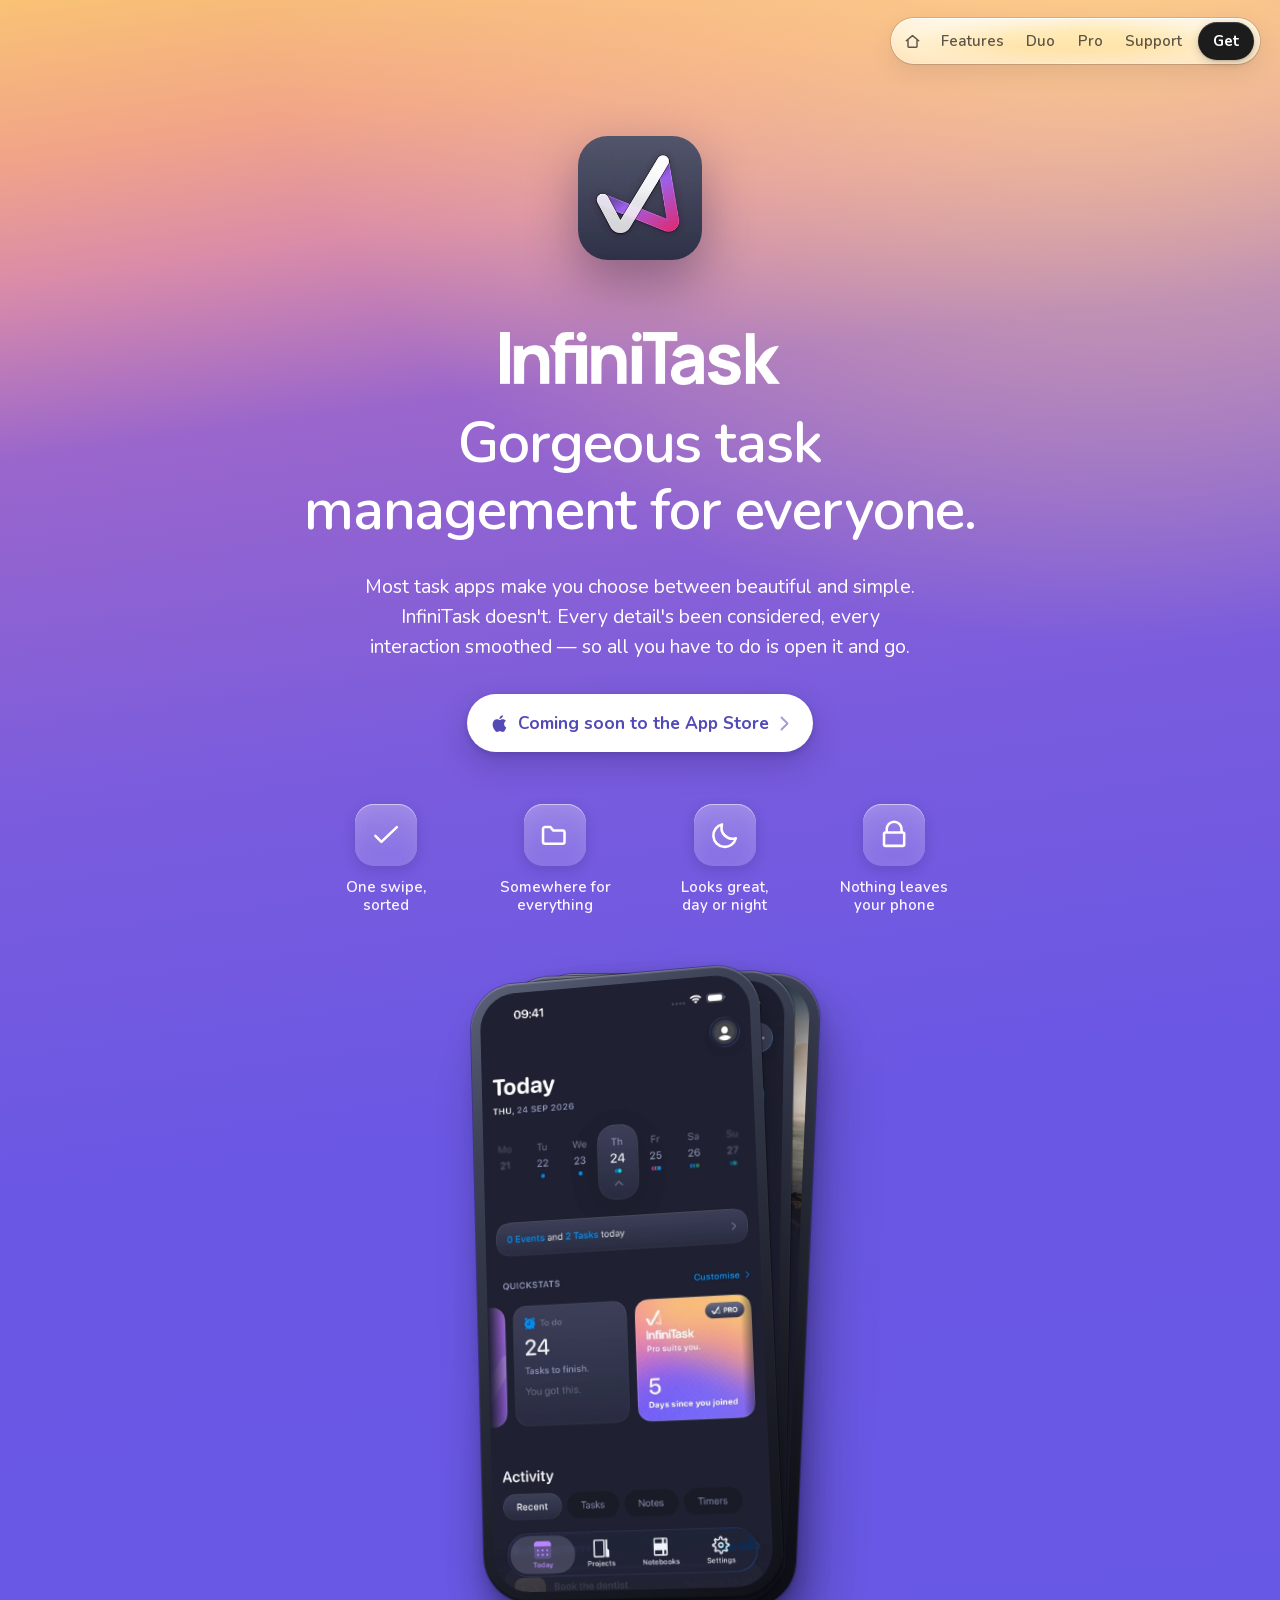
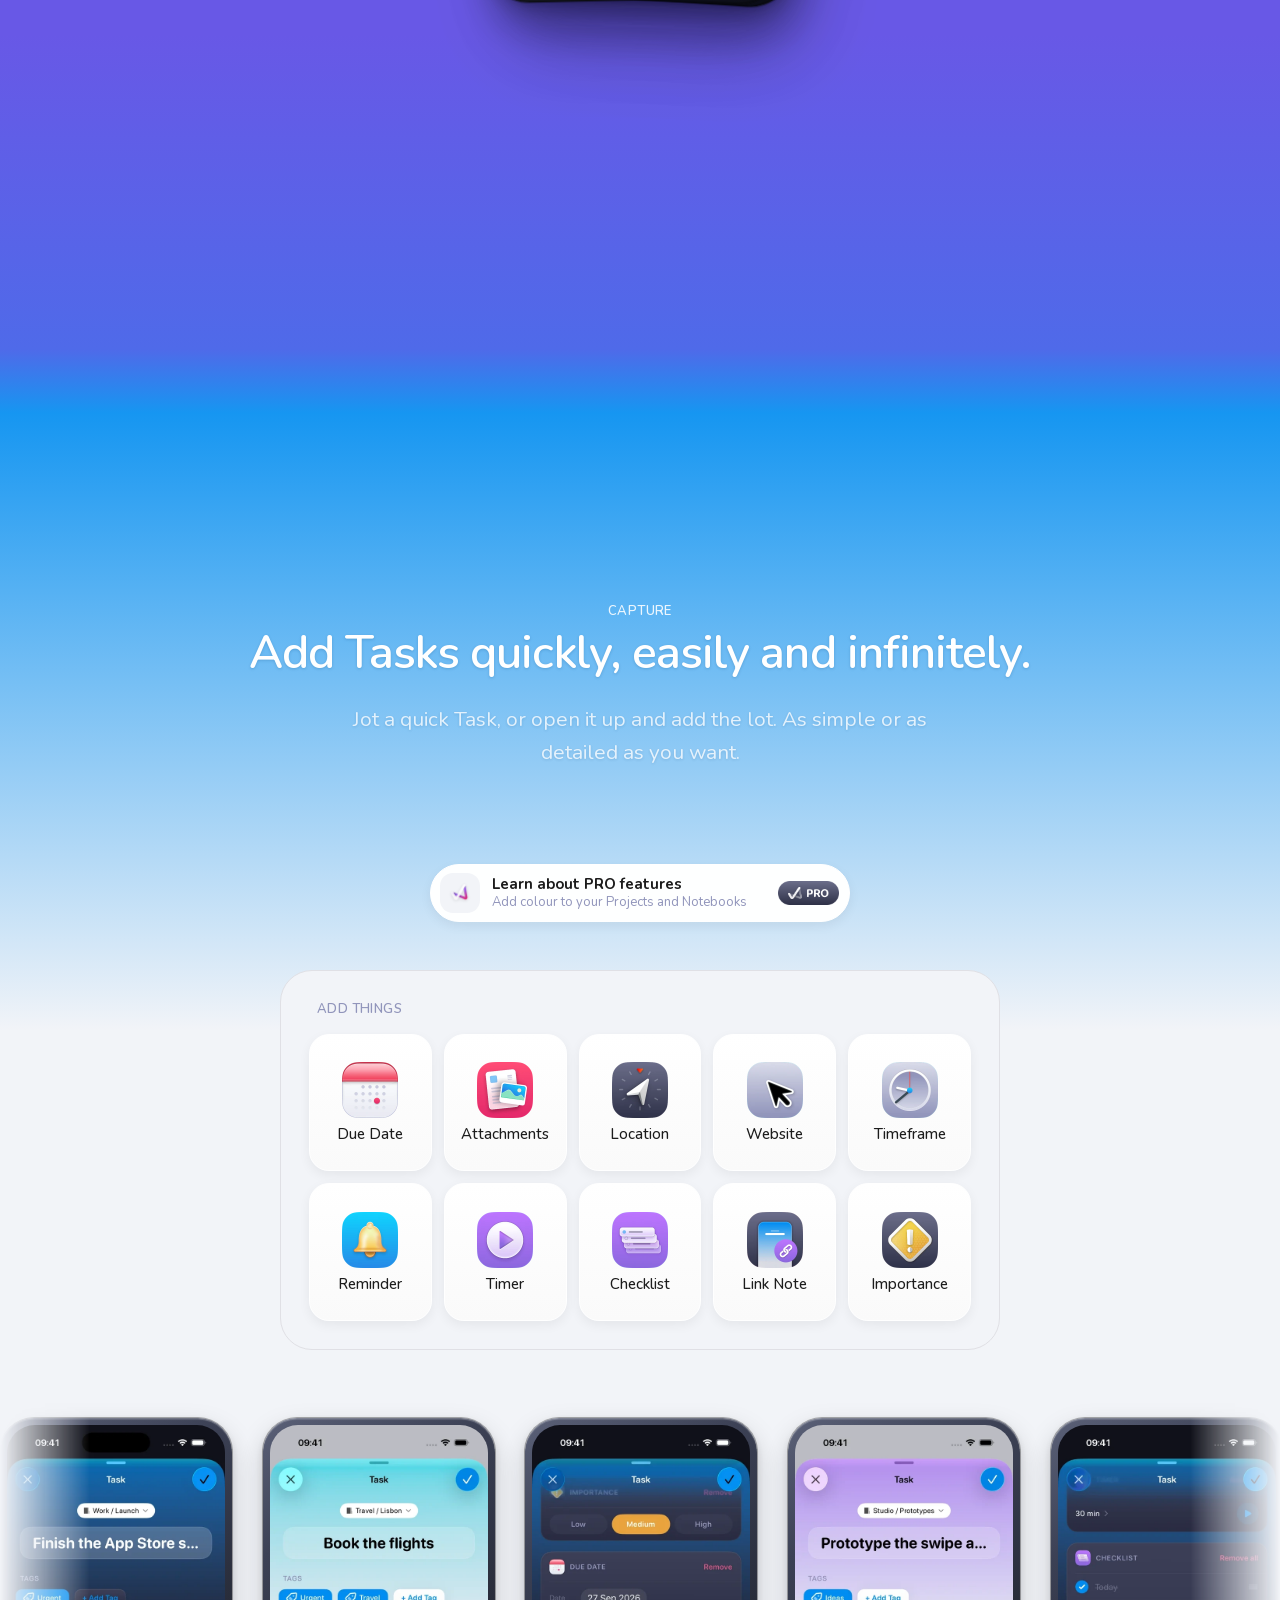
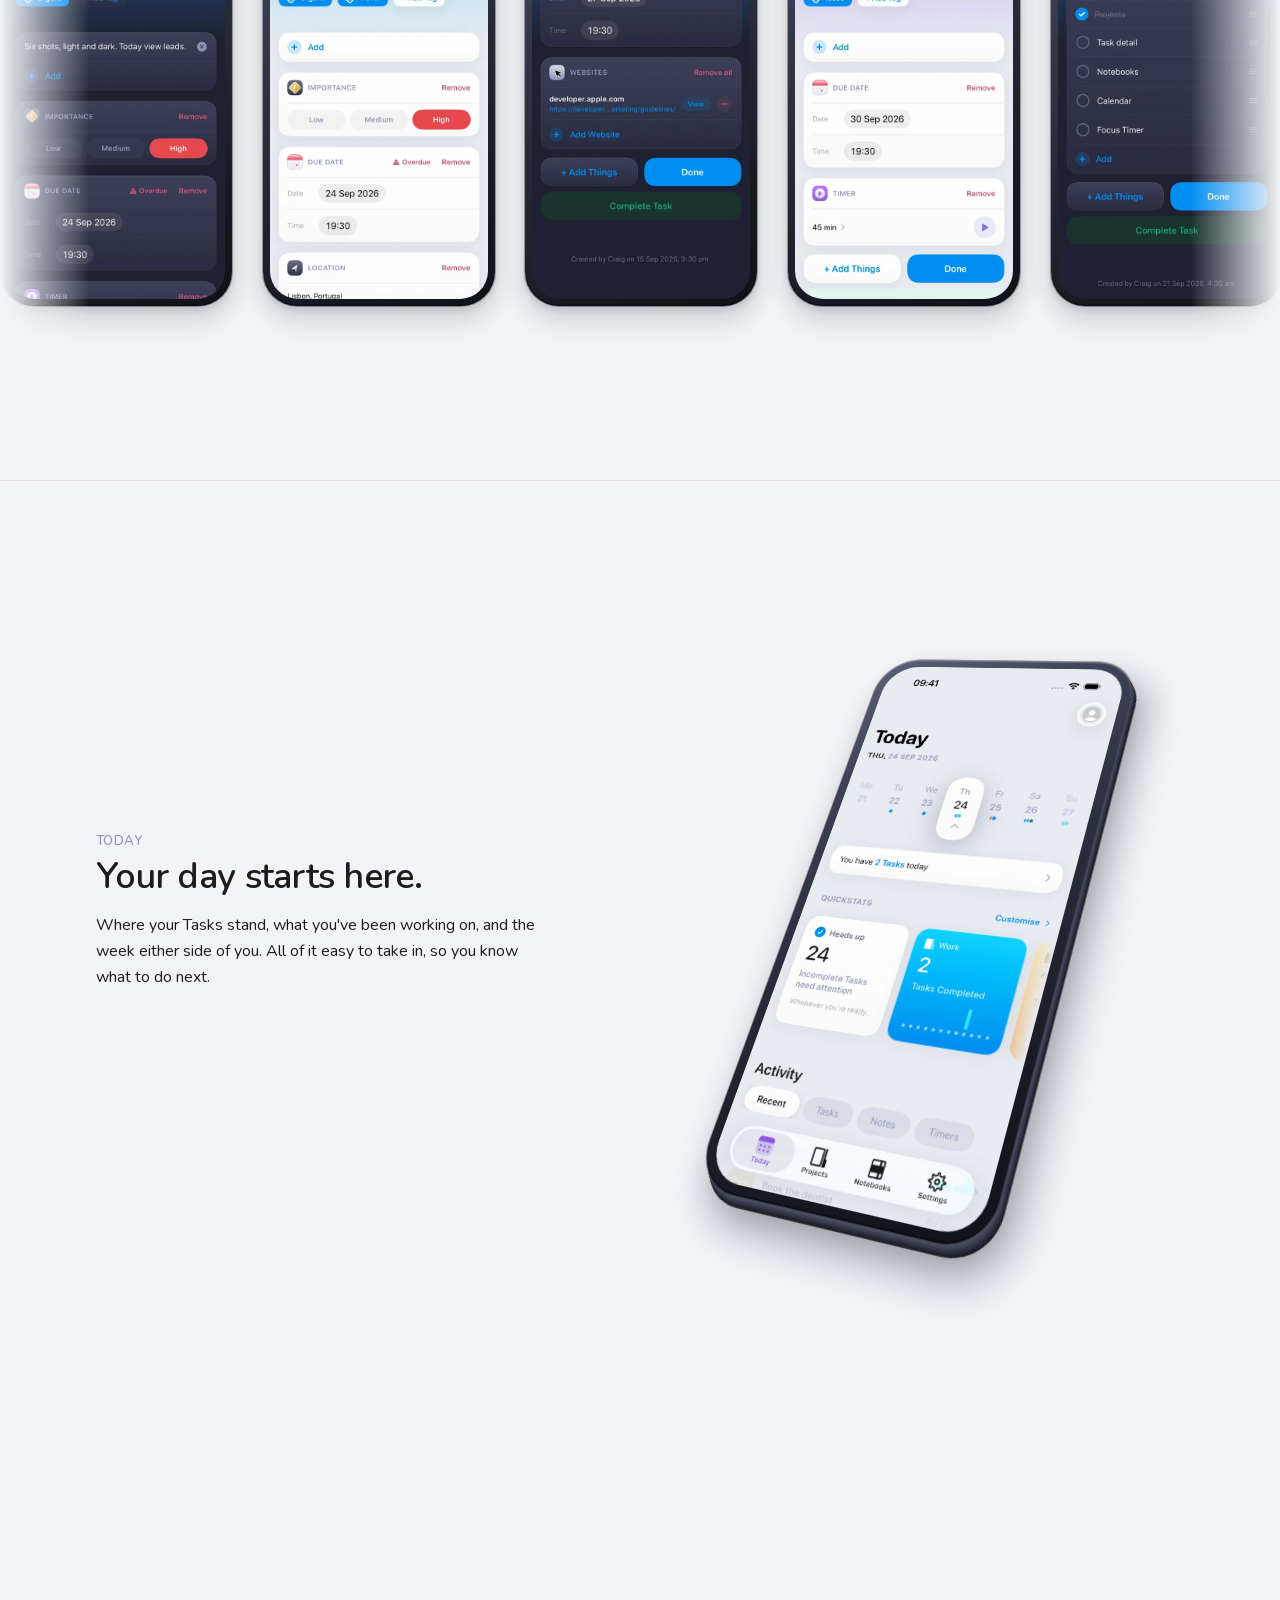
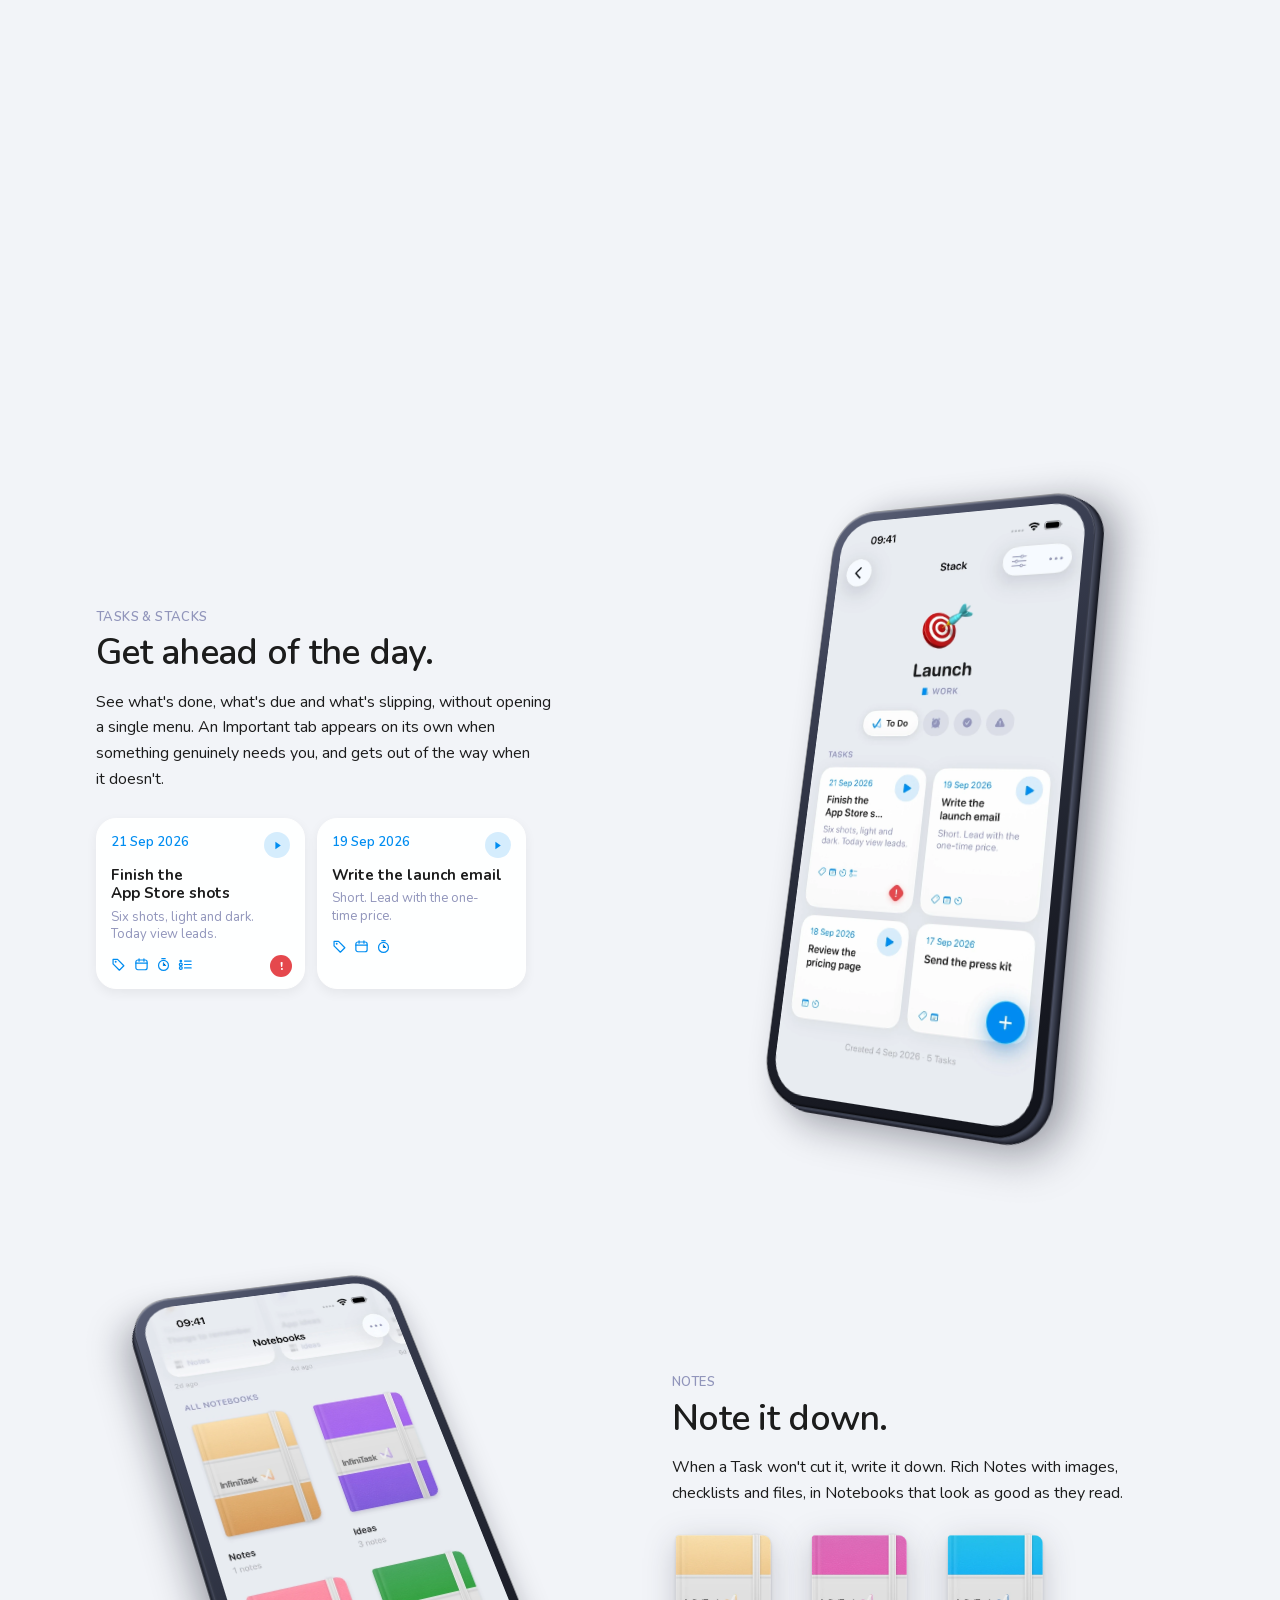
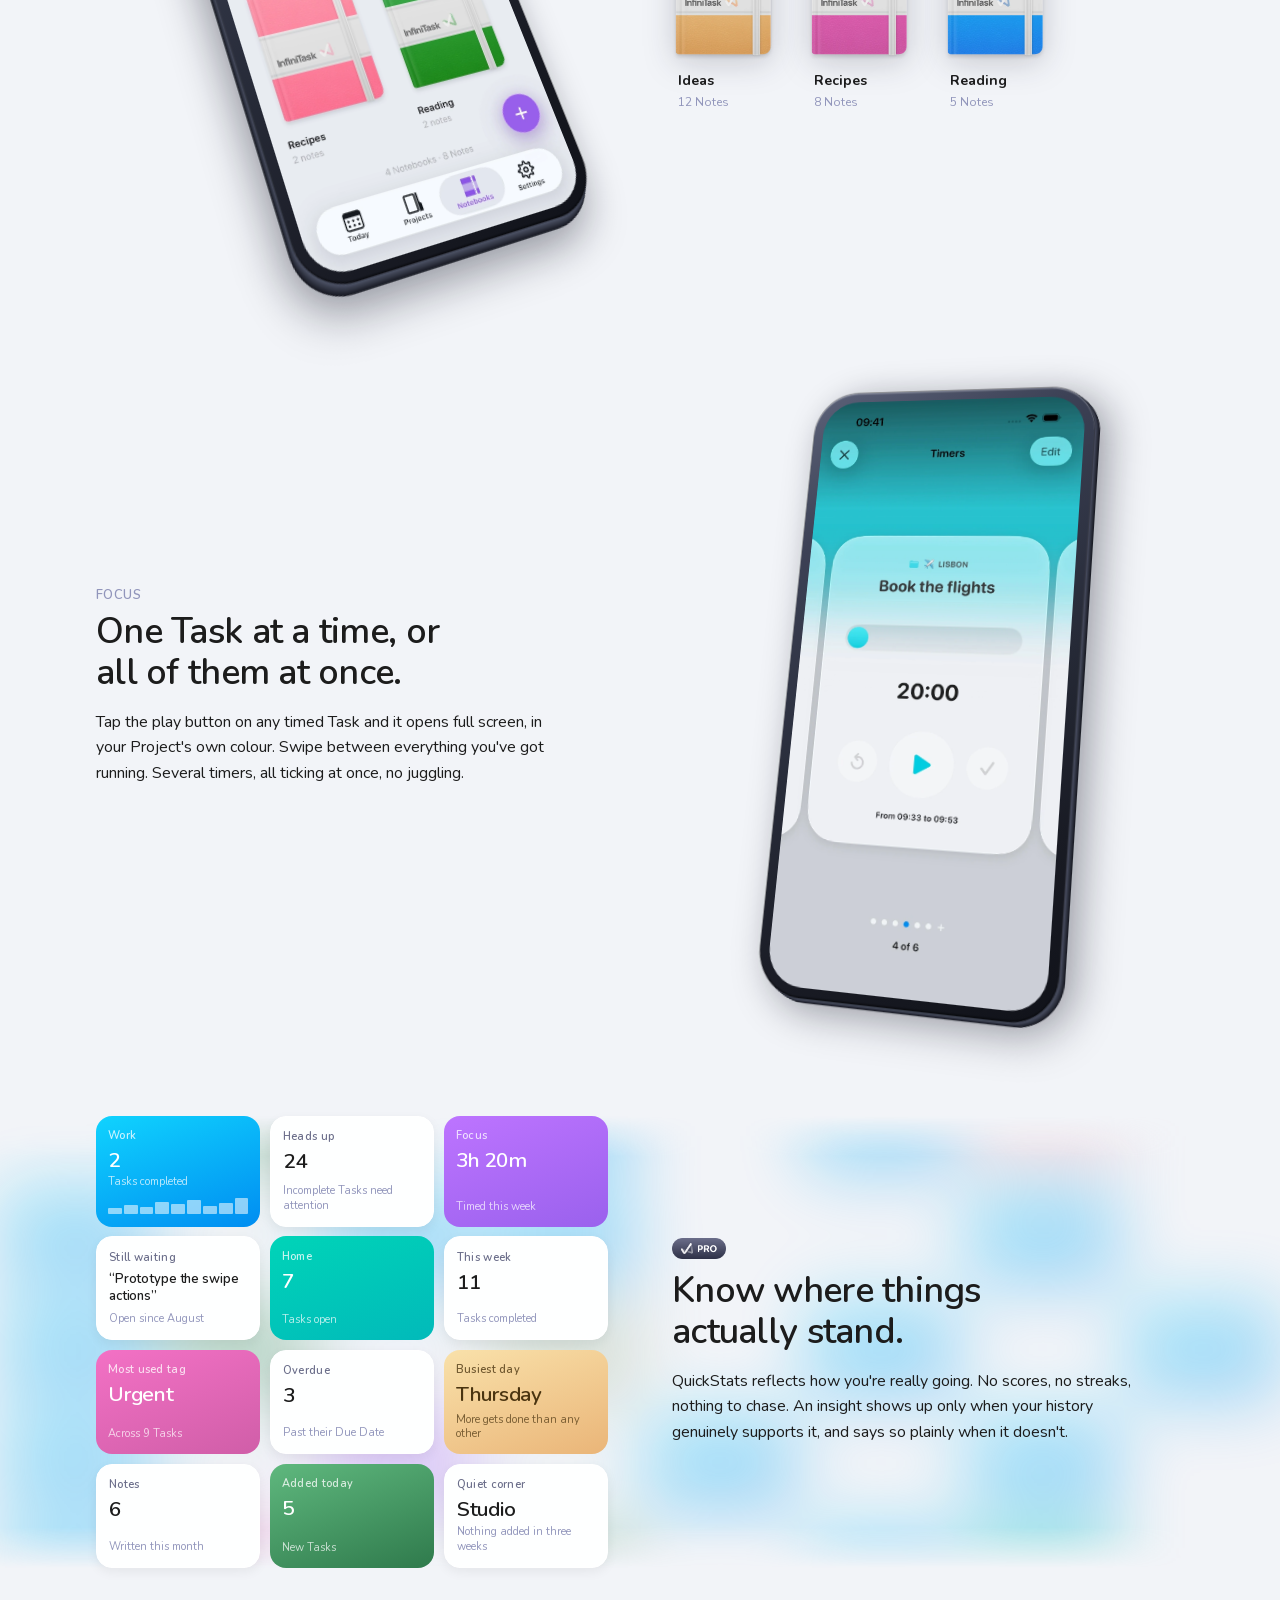
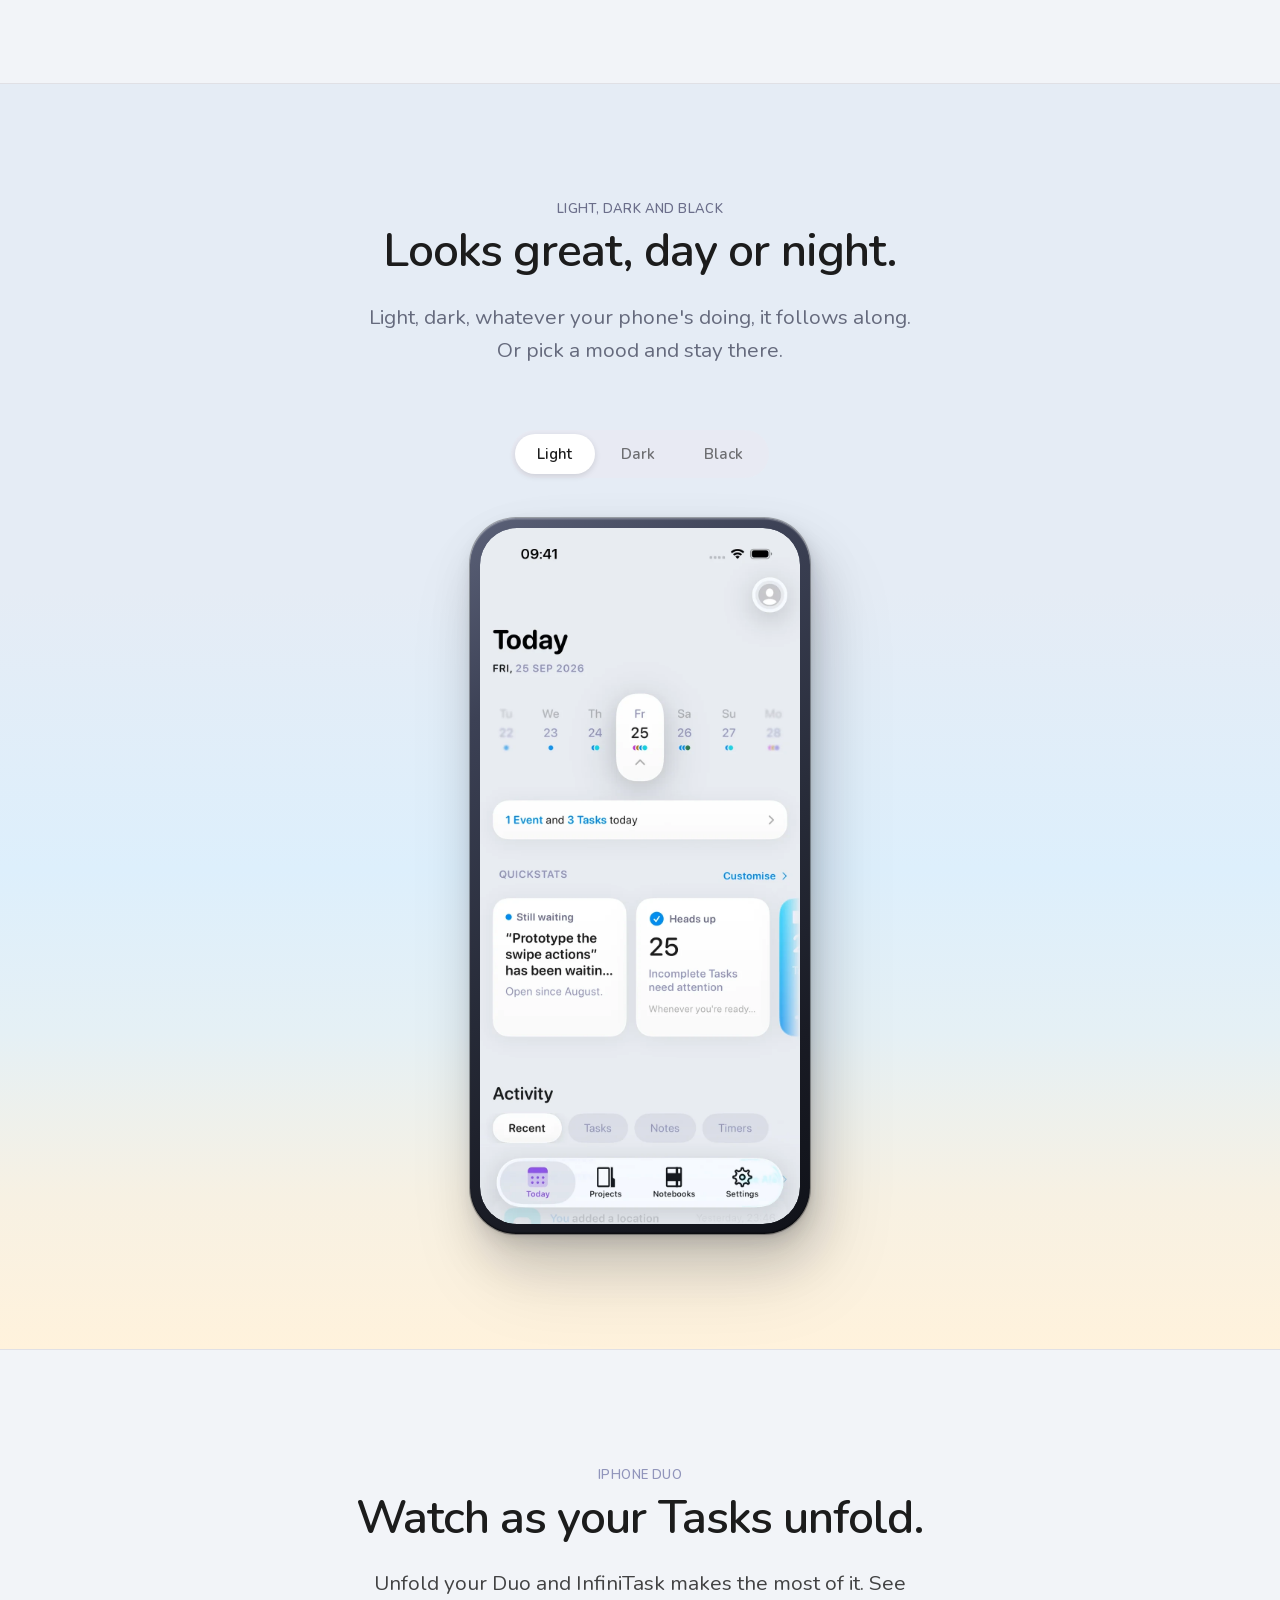
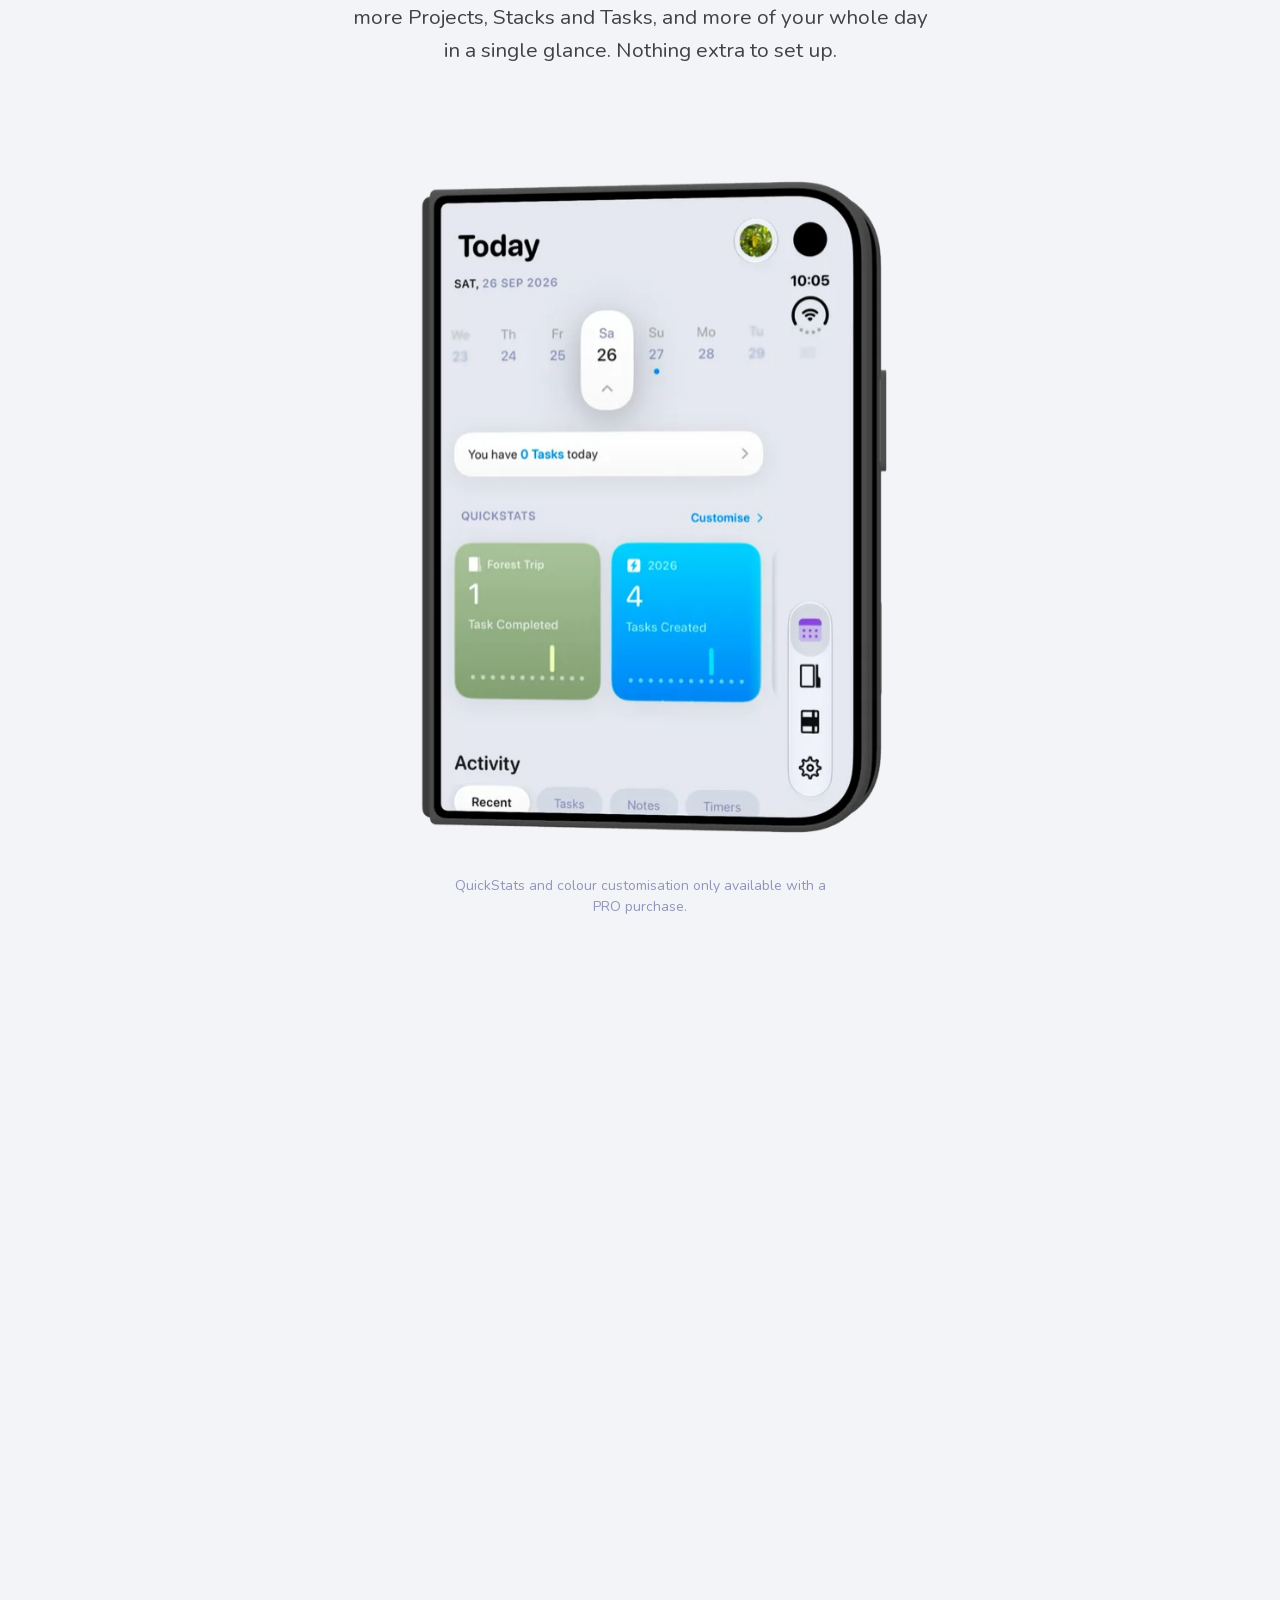
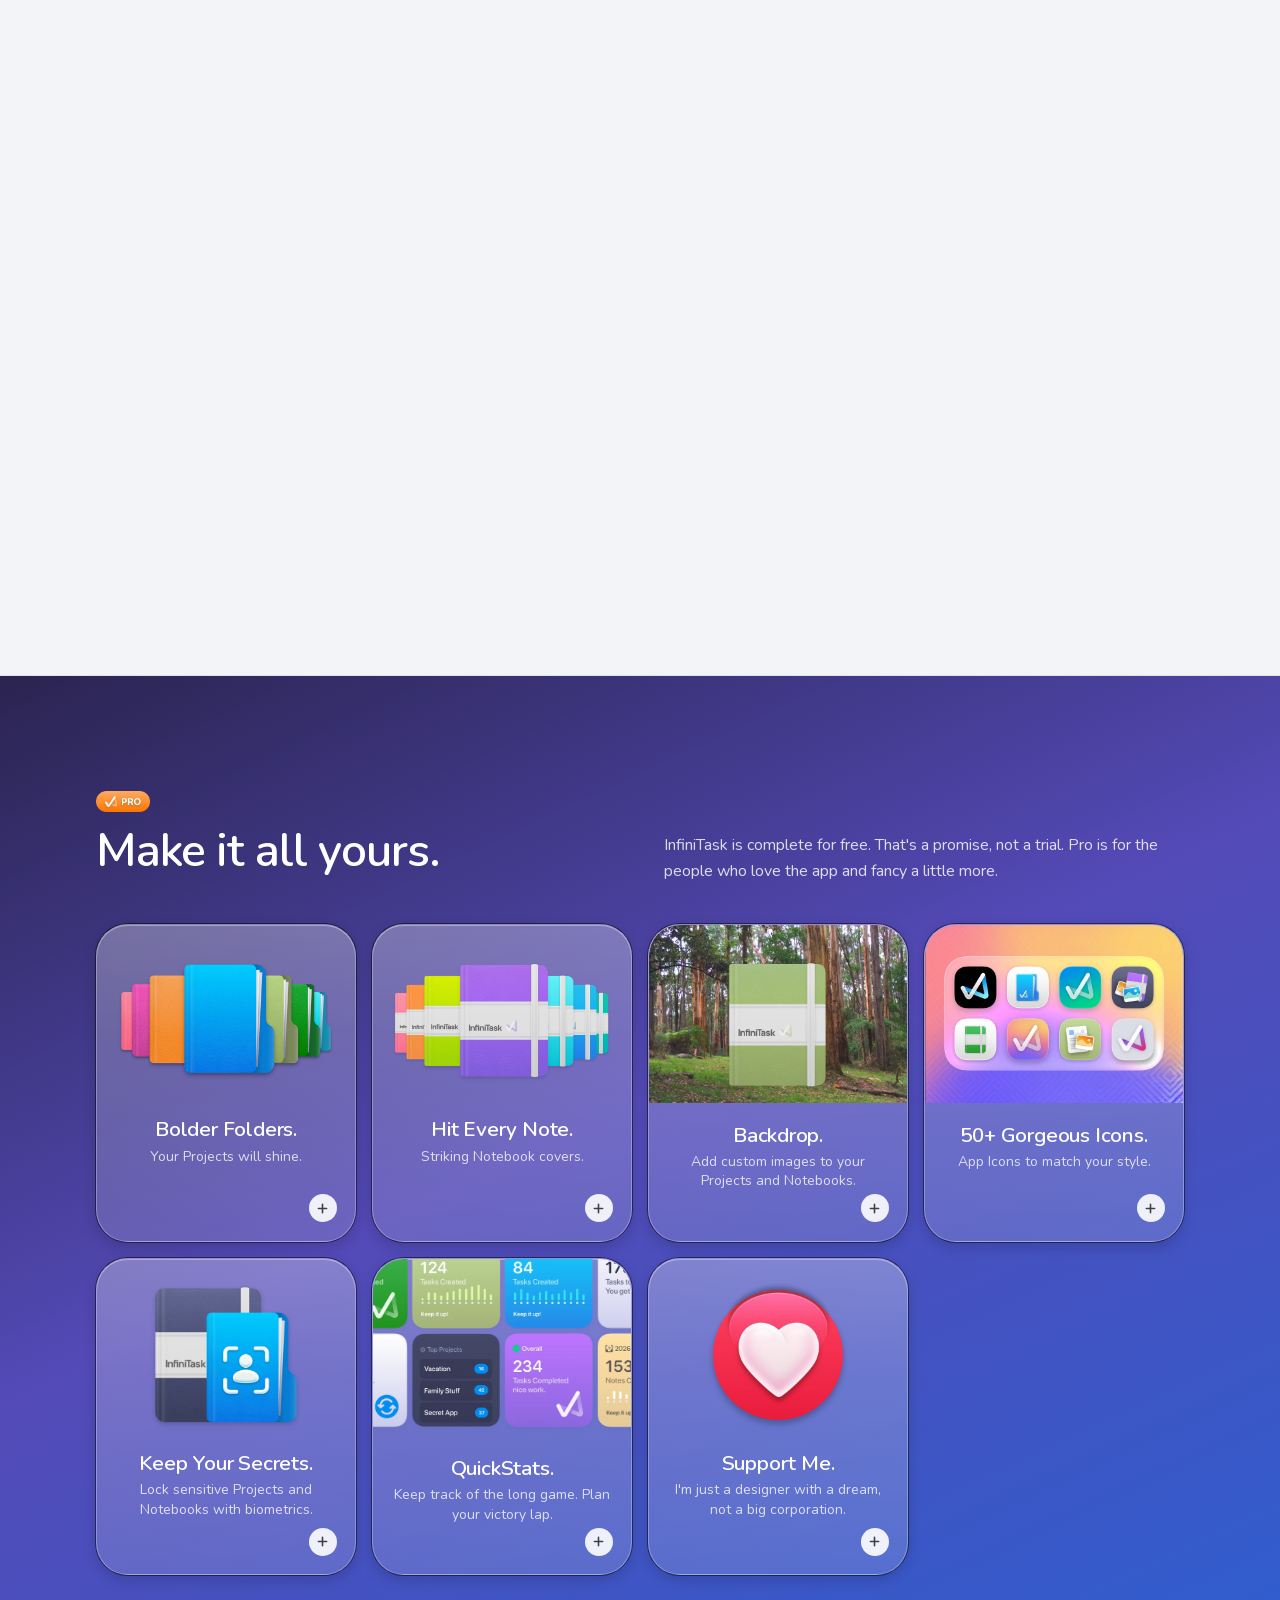
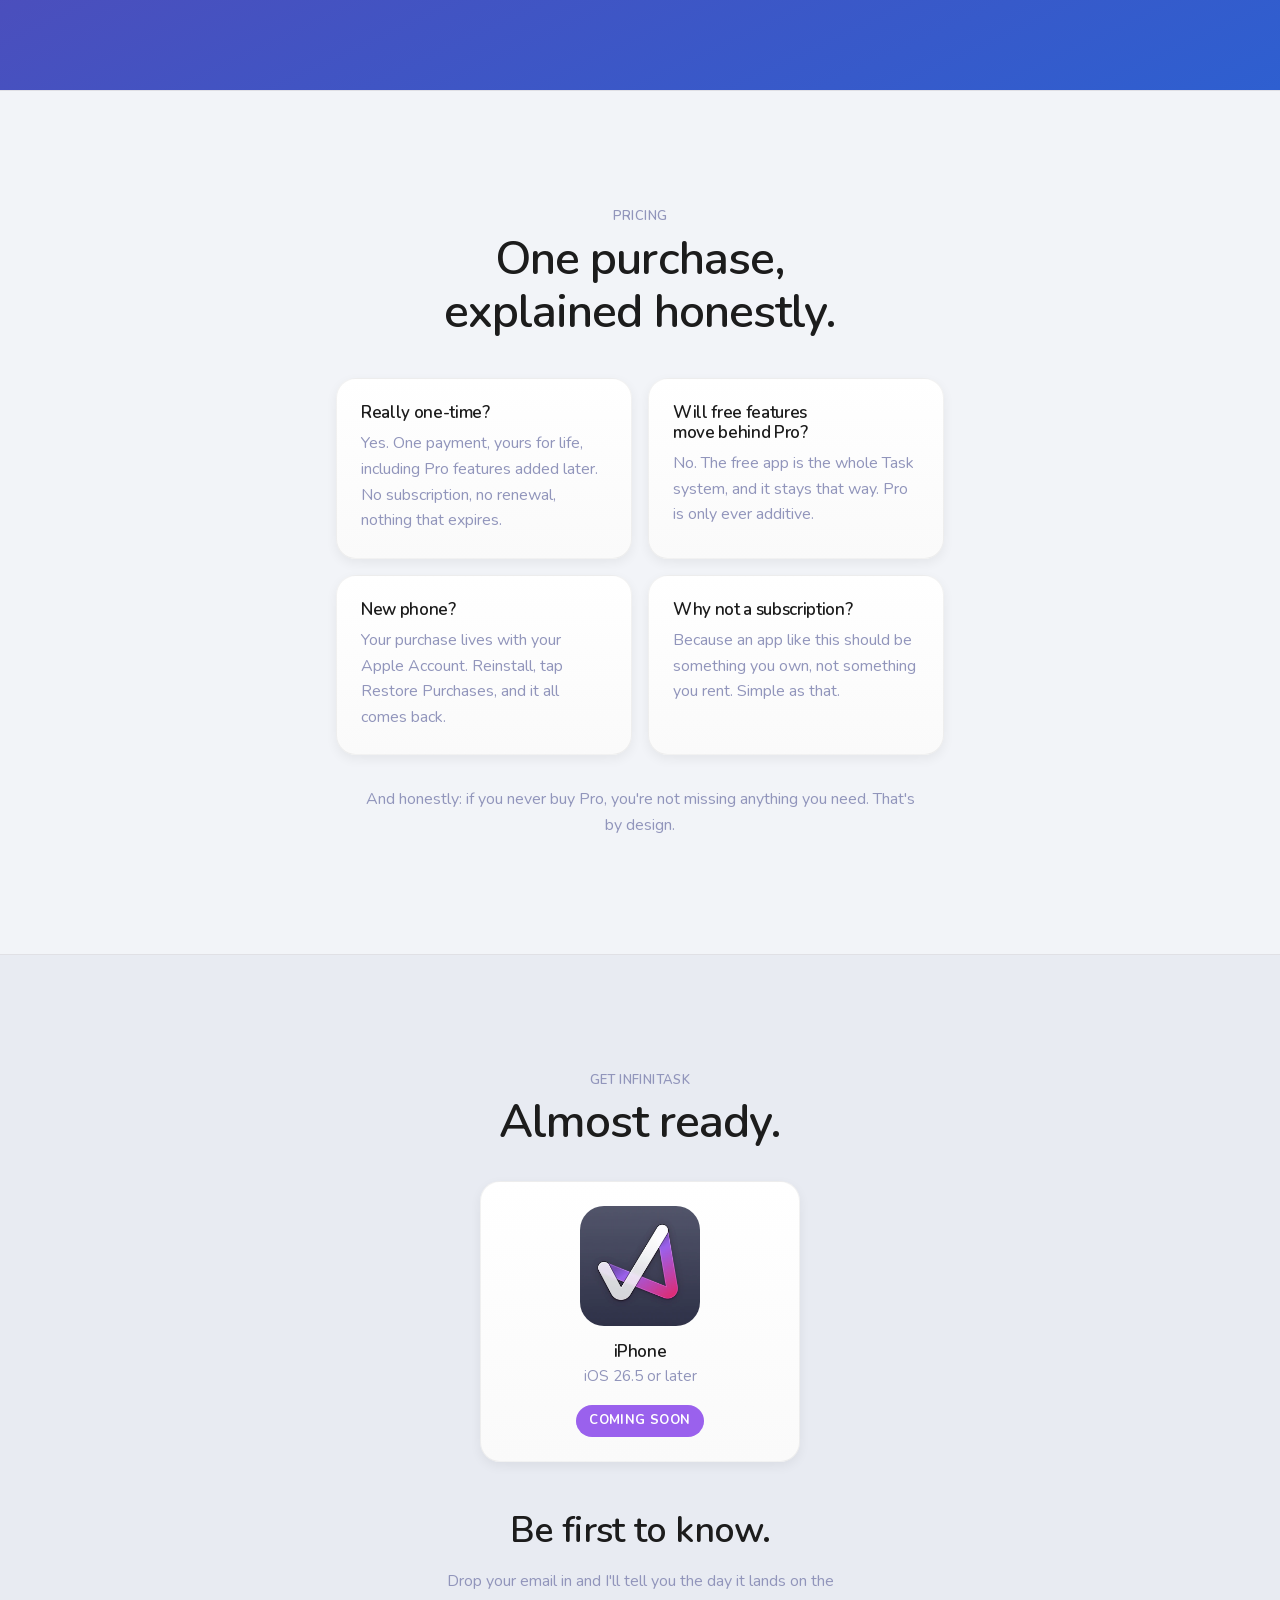
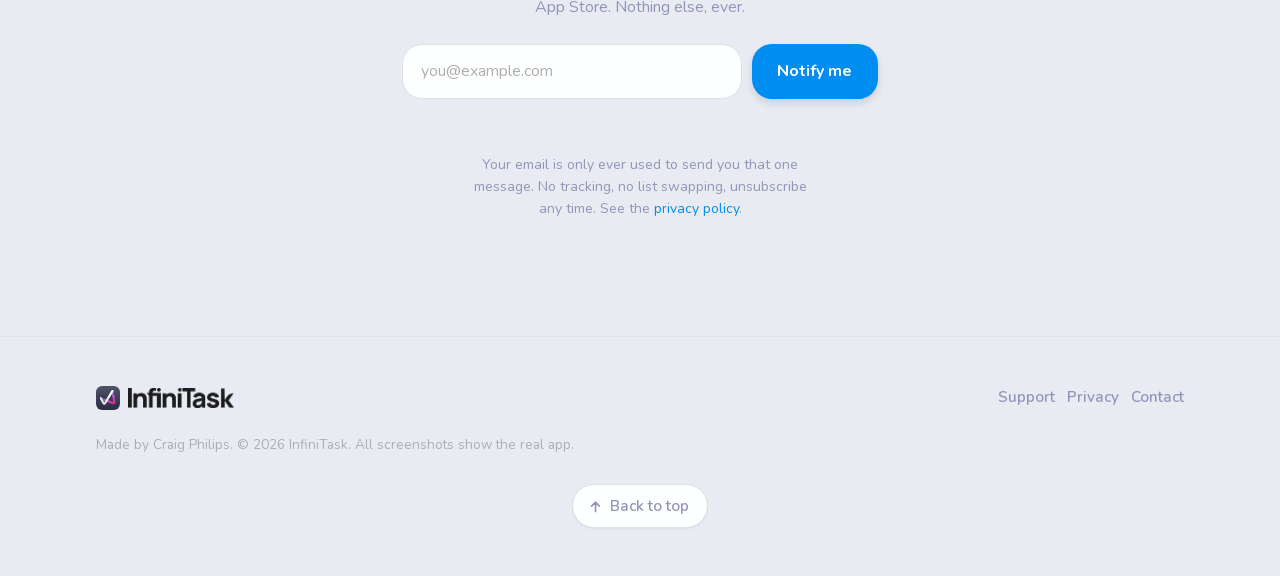
==== index.html @ 5fe74c80 "Add Duo and Home to the nav, a back-to-top button, and widen the hero lede Nav gains two items on al" ====
<!DOCTYPE html>
<html lang="en-GB">
<head>
<meta charset="utf-8">
<meta name="viewport" content="width=device-width, initial-scale=1">
<title>InfiniTask — Gorgeous task management for everyone</title>
<meta name="description" content="Most task apps make you choose between beautiful and simple. InfiniTask doesn't. Coming soon to the App Store. One purchase, no subscription.">
<link rel="icon" href="img/icon/favicon-32.png" sizes="32x32">
<link rel="apple-touch-icon" href="img/icon/apple-touch-icon.png">
<!-- Split by scheme. One flat purple meant the chrome matched neither the
     light page nor the dark one, and on iOS the status bar sits directly on
     top of the page as the address bar minimises. These are --app-bg, so it
     meets the page ground wherever the reader has scrolled to. -->
<meta name="theme-color" media="(prefers-color-scheme: light)" content="#E8EBF2">
<meta name="theme-color" media="(prefers-color-scheme: dark)" content="#1E2030">
<meta property="og:title" content="InfiniTask — Gorgeous task management for everyone">
<meta property="og:description" content="Meticulously crafted to let you just get things done.">
<meta property="og:image" content="img/icon/icon-512.png">
<meta property="og:type" content="website">
<script>document.documentElement.className += ' js';</script>
<link rel="stylesheet" href="css/site.css?v=20260930201052">
</head>
<body>

<div class="veil" aria-hidden="true"><i></i><i></i><i></i><i></i><i></i><i></i></div>

<header class="nav" id="nav">
  <nav class="nav__links nav__pill" aria-label="Main">
    <a class="nav__home" href="#top" aria-label="Home" title="Home"><svg viewBox="0 0 20 20" aria-hidden="true" focusable="false"><path d="M2.7 9.1 10 3.1l7.3 6M4.7 7.7v8.1c0 .5.4.9.9.9h8.8c.5 0 .9-.4.9-.9V7.7" fill="none" stroke="currentColor" stroke-width="1.7" stroke-linecap="round" stroke-linejoin="round"/></svg></a>
    <a href="#features">Features</a>
    <a href="#duo">Duo</a>
    <a href="#pro">Pro</a>
    <a href="support.html">Support</a>
      <a class="nav__cta" href="#get">Get</a>
  </nav>
</header>

<main>

  <!-- ============================================ hero -->
  <a class="brand" id="brand" href="#top" aria-label="InfiniTask, back to top">
    <img class="brand__mark" src="img/icon/app-icon.webp" alt="" width="460" height="460">
  </a>

  <section class="hero" id="top" data-veil="#8760D3">
    <div class="wrap hero__inner">
      <div class="brand-slot" aria-hidden="true"></div>
      <span class="hero__wordmark">InfiniTask</span>
      <h1>Gorgeous task management for everyone.</h1>
      <p class="hero__lede">Most task apps make you choose between beautiful and simple. InfiniTask doesn't. Every detail's been considered, every interaction smoothed &mdash; so all you have to do is open it and go.</p>

      <a class="cta" href="#get">
        <svg class="cta__apple" viewBox="0 0 16 20" aria-hidden="true" focusable="false">
          <path fill="currentColor" d="M13.29 10.62c.02-2.02 1.65-2.99 1.72-3.04-0.94-1.37-2.4-1.56-2.92-1.58-1.24-.13-2.42.73-3.05.73-.63 0-1.6-.71-2.63-.69-1.35.02-2.6.79-3.29 2-1.4 2.44-.36 6.04 1.01 8.02.67.97 1.47 2.06 2.51 2.02 1.01-.04 1.39-.65 2.61-.65 1.22 0 1.56.65 2.63.63 1.09-.02 1.78-.99 2.44-1.96.77-1.12 1.09-2.21 1.11-2.27-.02-.01-2.13-.82-2.15-3.24zM11.3 4.6c.56-.68.94-1.62.83-2.56-.81.03-1.79.54-2.37 1.21-.52.6-.97 1.56-.85 2.48.9.07 1.83-.46 2.39-1.13z"/>
        </svg>
        <span>Coming soon to the App Store</span>
        <svg class="cta__chev" viewBox="0 0 12 20" aria-hidden="true" focusable="false">
          <path fill="none" stroke="currentColor" stroke-width="2.4" stroke-linecap="round" stroke-linejoin="round" d="M2 2l8 8-8 8"/>
        </svg>
      </a>

      <ul class="pillars">
        <li class="pillar">
          <span class="pillar__icon" aria-hidden="true">
            <svg viewBox="0 0 24 24"><path fill="none" stroke="currentColor" stroke-width="1.9" stroke-linecap="round" stroke-linejoin="round" d="M4 12.5l4.5 4.5L20 6"/></svg>
          </span>
          <span class="pillar__label">One swipe,<br>sorted</span>
        </li>
        <li class="pillar">
          <span class="pillar__icon" aria-hidden="true">
            <svg viewBox="0 0 24 24"><path fill="none" stroke="currentColor" stroke-width="1.9" stroke-linecap="round" stroke-linejoin="round" d="M3 7.5A1.5 1.5 0 014.5 6h4l2 2.5h7A1.5 1.5 0 0119 10v7a1.5 1.5 0 01-1.5 1.5h-13A1.5 1.5 0 013 17z"/></svg>
          </span>
          <span class="pillar__label">Somewhere for<br>everything</span>
        </li>
        <li class="pillar">
          <span class="pillar__icon" aria-hidden="true">
            <svg viewBox="0 0 24 24"><path fill="none" stroke="currentColor" stroke-width="1.9" stroke-linecap="round" stroke-linejoin="round" d="M20 14.3A8.2 8.2 0 019.7 4 8.5 8.5 0 1020 14.3z"/></svg>
          </span>
          <span class="pillar__label">Looks great,<br>day or night</span>
        </li>
        <li class="pillar">
          <span class="pillar__icon" aria-hidden="true">
            <svg viewBox="0 0 24 24"><path fill="none" stroke="currentColor" stroke-width="1.9" stroke-linecap="round" stroke-linejoin="round" d="M6.5 10V7.5a5.5 5.5 0 0111 0V10M5.5 10h13a1 1 0 011 1v8a1 1 0 01-1 1h-13a1 1 0 01-1-1v-8a1 1 0 011-1z"/></svg>
          </span>
          <span class="pillar__label">Nothing leaves<br>your phone</span>
        </li>
      </ul>
    </div>

    <div class="hero__showcase" id="showcase">
      <div class="fan">
        <div class="device fan__card fan__card--left">
          <img src="img/shots/32-today-hero-dark.webp" alt="The Today screen in dark mode, with a date carousel, QuickStats tiles and an activity feed." width="760" height="1652" loading="eager">
        </div>
        <div class="device fan__card fan__card--right">
          <img src="img/shots/31-notebook-reading-dark.webp" alt="A Notebook called Reading, with a photo backdrop behind its green cover and two Notes below." width="760" height="1652" loading="eager">
        </div>
        <div class="device fan__card fan__card--centre">
          <img src="img/shots/30-projects-hero-dark.webp" alt="The Projects library in dark mode, showing a grid of coloured Project folders." width="760" height="1652" loading="eager">
        </div>
      </div>
    </div>
  </section>

  <!-- ============================================ thesis -->
  <section class="band band--bridge" data-veil="#3E77EB">
    <div class="wrap wrap--reading center reveal">
      <p class="section-label">The whole point</p>
      <h2>Meticulously crafted to let you just get things done.</h2>
      <p class="lede">The whole core app is free. Properly free, not a demo. Pro is a few crafted extras for the people who fancy them, never a gate.</p>
    </div>
  </section>

  <!-- ============================================ features -->
  <section class="band band--tint band--edge" id="features">
    <div class="wrap wrap--wide">

      <div class="capture">
        <div class="capture__sky">
          <div class="capture__intro">
            <p class="section-label">Capture</p>
            <h3>Add Tasks quickly, easily and infinitely.</h3>
            <p class="lede capture__lede">Jot a quick Task, or open it up and add the lot. As simple or as detailed as you want.</p>
          </div>

          <a class="pro-note" href="#pro">
            <span class="pro-note__icon"><img src="img/icon/logo-colour.webp" alt="" width="96" height="92" loading="lazy"></span>
            <span class="pro-note__text">
              <b>Learn about PRO features</b>
              <i>Add colour to your Projects and Notebooks</i>
            </span>
            <img class="pro-note__badge" src="img/icon/pro-badge.webp" alt="" width="61" height="24" loading="lazy">
          </a>

          <div class="addthings">
            <p class="section-label addthings__label">Add Things</p>
            <ul class="addthings__grid">
              <li><button type="button" class="addthings__tile" data-thing="due"><img src="img/art/feat-due.webp" alt="" width="224" height="224" loading="lazy"><span>Due Date</span></button></li>
              <li><button type="button" class="addthings__tile" data-thing="files"><img src="img/art/feat-files.webp" alt="" width="224" height="224" loading="lazy"><span>Attachments</span></button></li>
              <li><button type="button" class="addthings__tile" data-thing="location"><img src="img/art/feat-location.webp" alt="" width="224" height="224" loading="lazy"><span>Location</span></button></li>
              <li><button type="button" class="addthings__tile" data-thing="website"><img src="img/art/feat-url.webp" alt="" width="224" height="224" loading="lazy"><span>Website</span></button></li>
              <li><button type="button" class="addthings__tile" data-thing="timeframe"><img src="img/art/feat-timeframe.webp" alt="" width="224" height="224" loading="lazy"><span>Timeframe</span></button></li>
              <li><button type="button" class="addthings__tile" data-thing="reminder"><img src="img/art/feat-reminder.webp" alt="" width="224" height="224" loading="lazy"><span>Reminder</span></button></li>
              <li><button type="button" class="addthings__tile" data-thing="timer"><img src="img/art/feat-timer.webp" alt="" width="224" height="224" loading="lazy"><span>Timer</span></button></li>
              <li><button type="button" class="addthings__tile" data-thing="checklist"><img src="img/art/feat-checklist.webp" alt="" width="224" height="224" loading="lazy"><span>Checklist</span></button></li>
              <li><button type="button" class="addthings__tile" data-thing="linknote"><img src="img/art/feat-linknote.webp" alt="" width="224" height="224" loading="lazy"><span>Link Note</span></button></li>
              <li><button type="button" class="addthings__tile" data-thing="importance"><img src="img/art/feat-importance.webp" alt="" width="224" height="224" loading="lazy"><span>Importance</span></button></li>
            </ul>
          </div>
        </div>

        <div class="marquee" id="configMarquee">
          <div class="marquee__track">
            <figure class="marquee__item"><div class="device device--reel"><img src="img/reel/reel-1-appstore-dark.webp" alt="A Task called “Finish the App Store screenshots”, tagged Urgent, with Importance set to High and an overdue Due Date." width="560" height="1218" loading="lazy"></div></figure>
            <figure class="marquee__item"><div class="device device--reel"><img src="img/reel/reel-2-flights-light.webp" alt="A Task called “Book the flights”, tagged Urgent and Travel, with a Location in Lisbon." width="560" height="1218" loading="lazy"></div></figure>
            <figure class="marquee__item"><div class="device device--reel"><img src="img/reel/reel-3-presskit-dark.webp" alt="A Task called “Draft the press kit”, with Importance set to Medium and a Website attached." width="560" height="1218" loading="lazy"></div></figure>
            <figure class="marquee__item"><div class="device device--reel"><img src="img/reel/reel-4-prototype-light.webp" alt="A Task called “Prototype the swipe actions”, tagged Ideas, with a 45 minute Timer." width="560" height="1218" loading="lazy"></div></figure>
            <figure class="marquee__item"><div class="device device--reel"><img src="img/reel/reel-5-checklist-dark.webp" alt="The same Task further down, showing a Checklist half ticked off and a 30 minute Timer." width="560" height="1218" loading="lazy"></div></figure>
            <figure class="marquee__item"><div class="device device--reel"><img src="img/reel/reel-6-location-light.webp" alt="The same Task further down, showing its Location and a 20 minute Timer." width="560" height="1218" loading="lazy"></div></figure>
          </div>
        </div>
      </div>

      <div class="feature reveal">
        <div class="feature__text">
          <p class="section-label">Today</p>
          <h3>Your day starts here.</h3>
          <p>Where your Tasks stand, what you've been working on, and the week either side of you. All of it easy to take in, so you know what to do next.</p>
        </div>
        <div class="feature__art">
          <div class="device device--tilt-today"><img src="img/shots/01-today-light.webp" alt="The Today screen, showing a week of dates with today selected, a count of the Tasks due, QuickStats tiles and a recent Activity feed." width="960" height="2087" loading="lazy"></div>
        </div>
      </div>

      <div class="feature feature--flip reveal">
        <div class="feature__text">
          <p class="section-label">Projects</p>
          <h3>Everything you’re working on.</h3>
          <p>Sort your work into Projects, break them into Stacks, and mark each with any emoji you like. 🎯 🛒 🌱</p>
          <p>And when a Task doesn’t belong anywhere yet, To Do is where it lands. No filing required.</p>
          <div class="props props--covers" aria-hidden="true"><div class="prop cover" style="--d:0s"><img src="img/covers/folder-green.webp" alt="" width="300" height="359" loading="lazy"><span class="cover__name">Home</span><span class="cover__meta">3 Stacks &middot; 7 Tasks</span></div><div class="prop cover" style="--d:.09s"><img src="img/covers/folder-teal.webp" alt="" width="300" height="359" loading="lazy"><span class="cover__name">Travel</span><span class="cover__meta">2 Stacks &middot; 4 Tasks</span></div><div class="prop cover" style="--d:.18s"><img src="img/covers/folder-purple.webp" alt="" width="300" height="359" loading="lazy"><span class="cover__name">Studio</span><span class="cover__meta">2 Stacks &middot; 3 Tasks</span></div></div>
          <p class="pro-caveat">Colour customisation and Backdrop only available with a PRO purchase. <a href="#pro">Learn more</a>.</p>
        </div>
        <div class="feature__art">
          <div class="device device--tilt-organise"><img src="img/shots/03-projects-light.webp" alt="The Projects library, a grid of coloured folders named To Do, Work, Home, Travel and Studio." width="960" height="2087" loading="lazy"></div>
        </div>
      </div>

      <div class="feature reveal">
        <div class="feature__text">
          <p class="section-label">Tasks &amp; Stacks</p>
          <h3>Get ahead of the day.</h3>
          <p>See what's done, what's due and what's slipping, without opening a single menu. An Important tab appears on its own when something genuinely needs you, and gets out of the way when it doesn't.</p>
          <div class="props props--tasks" aria-hidden="true"><div class="prop tcard" style="--d:0s"><div class="tcard__top"><span class="tcard__date">21 Sep 2026</span><span class="tcard__play"><svg viewBox="0 0 16 16"><path d="M5.4 3.4 12 8l-6.6 4.6z" fill="currentColor"/></svg></span></div><p class="tcard__title">Finish the App&nbsp;Store shots</p><p class="tcard__note">Six shots, light and dark. Today view leads.</p><div class="tcard__icons"><svg viewBox="0 0 16 16"><path d="M2.2 7.4V2.6h4.8l6.7 6.7-4.8 4.8z" fill="none" stroke="currentColor" stroke-width="1.3" stroke-linejoin="round"/><circle cx="5" cy="5" r="1" fill="currentColor"/></svg><svg viewBox="0 0 16 16"><rect x="2" y="3.2" width="12" height="10.4" rx="2.2" fill="none" stroke="currentColor" stroke-width="1.3"/><path d="M2 6.6h12M5.4 2v2.4M10.6 2v2.4" stroke="currentColor" stroke-width="1.3" stroke-linecap="round"/></svg><svg viewBox="0 0 16 16"><circle cx="8" cy="9" r="5.3" fill="none" stroke="currentColor" stroke-width="1.3"/><path d="M8 6.2V9h2.2M6.2 1.8h3.6" stroke="currentColor" stroke-width="1.3" stroke-linecap="round"/></svg><svg viewBox="0 0 16 16"><path d="M7 4.3h7M7 8h7M7 11.7h7" stroke="currentColor" stroke-width="1.3" stroke-linecap="round"/><circle cx="3" cy="4.3" r="1.5" fill="currentColor"/><circle cx="3" cy="8" r="1.5" fill="none" stroke="currentColor" stroke-width="1.3"/><circle cx="3" cy="11.7" r="1.5" fill="none" stroke="currentColor" stroke-width="1.3"/></svg></div><span class="tcard__flag">!</span></div><div class="prop tcard" style="--d:.09s"><div class="tcard__top"><span class="tcard__date">19 Sep 2026</span><span class="tcard__play"><svg viewBox="0 0 16 16"><path d="M5.4 3.4 12 8l-6.6 4.6z" fill="currentColor"/></svg></span></div><p class="tcard__title">Write the launch email</p><p class="tcard__note">Short. Lead with the one-time price.</p><div class="tcard__icons"><svg viewBox="0 0 16 16"><path d="M2.2 7.4V2.6h4.8l6.7 6.7-4.8 4.8z" fill="none" stroke="currentColor" stroke-width="1.3" stroke-linejoin="round"/><circle cx="5" cy="5" r="1" fill="currentColor"/></svg><svg viewBox="0 0 16 16"><rect x="2" y="3.2" width="12" height="10.4" rx="2.2" fill="none" stroke="currentColor" stroke-width="1.3"/><path d="M2 6.6h12M5.4 2v2.4M10.6 2v2.4" stroke="currentColor" stroke-width="1.3" stroke-linecap="round"/></svg><svg viewBox="0 0 16 16"><circle cx="8" cy="9" r="5.3" fill="none" stroke="currentColor" stroke-width="1.3"/><path d="M8 6.2V9h2.2M6.2 1.8h3.6" stroke="currentColor" stroke-width="1.3" stroke-linecap="round"/></svg></div></div></div>
        </div>
        <div class="feature__art">
          <div class="device device--tilt-triage"><img src="img/shots/05b-tasks-light.webp" alt="A Stack of Tasks shown as cards, each with its date, content icons and a play button for its timer." width="960" height="2087" loading="lazy"></div>
        </div>
      </div>

      <div class="feature feature--flip reveal">
        <div class="feature__text">
          <p class="section-label">Notes</p>
          <h3>Note it down.</h3>
          <p>When a Task won't cut it, write it down. Rich Notes with images, checklists and files, in Notebooks that look as good as they read.</p>
          <div class="props props--covers" aria-hidden="true"><div class="prop cover" style="--d:0s"><img src="img/covers/cover-manilla.webp" alt="" width="300" height="373" loading="lazy"><span class="cover__name">Ideas</span><span class="cover__meta">12 Notes</span></div><div class="prop cover" style="--d:.09s"><img src="img/covers/cover-pink.webp" alt="" width="300" height="373" loading="lazy"><span class="cover__name">Recipes</span><span class="cover__meta">8 Notes</span></div><div class="prop cover" style="--d:.18s"><img src="img/covers/cover-blue.webp" alt="" width="300" height="373" loading="lazy"><span class="cover__name">Reading</span><span class="cover__meta">5 Notes</span></div></div>
        </div>
        <div class="feature__art">
          <div class="device device--tilt-write"><img src="img/shots/07-notebooks-light.webp" alt="The Notebooks library showing four branded notebook covers in manilla, purple, pink and green." width="960" height="2087" loading="lazy"></div>
        </div>
      </div>

      <div class="feature reveal">
        <div class="feature__text">
          <p class="section-label">Focus</p>
          <h3>One Task at a time, or all of them at once.</h3>
          <p>Tap the play button on any timed Task and it opens full screen, in your Project's own colour. Swipe between everything you've got running. Several timers, all ticking at once, no juggling.</p>
        </div>
        <div class="feature__art">
          <div class="device device--tilt-focus"><img src="img/shots/11-focus-timer-light.webp" alt="The full-screen Focus Timer showing a countdown of twenty minutes for the Task Book the flights." width="960" height="2087" loading="lazy"></div>
        </div>
      </div>

      <div class="feature feature--flip reveal qs-feature">
        <div class="qs-fieldwrap" aria-hidden="true">
          <div class="qs-field"><i></i><i class="qf--forest"></i><i></i><i class="qf--blue"></i><i></i><i class="qf--blue"></i><i class="qf--blush"></i><i></i><i class="qf--blue"></i><i></i><i class="qf--blue"></i><i class="qf--blue"></i><i></i><i></i><i class="qf--blue"></i><i></i><i class="qf--blue"></i><i class="qf--forest"></i><i></i><i class="qf--sage"></i><i></i><i class="qf--blue"></i><i></i><i class="qf--blue"></i><i class="qf--blue"></i><i></i><i class="qf--purple"></i><i></i><i class="qf--blue"></i><i></i><i class="qf--blue"></i><i></i><i class="qf--blue"></i><i class="qf--pink"></i><i></i><i class="qf--forest"></i><i></i><i class="qf--blue"></i><i class="qf--teal"></i><i></i><i class="qf--sage"></i><i></i><i class="qf--blue"></i><i></i><i class="qf--blue"></i><i class="qf--blue"></i><i></i><i class="qf--pink"></i><i></i><i class="qf--blue"></i><i></i><i class="qf--blue"></i><i></i><i class="qf--blue"></i><i class="qf--pink"></i><i></i><i class="qf--forest"></i><i></i><i class="qf--blue"></i><i></i><i class="qf--blue"></i><i class="qf--purple"></i><i></i><i class="qf--blush"></i><i></i></div>
        </div>
        <div class="feature__text">
          <p class="section-label section-label--pro"><img src="img/icon/pro-badge.webp" alt="Pro feature" width="61" height="24" loading="lazy"></p>
          <h3>Know where things actually stand.</h3>
          <p>QuickStats reflects how you're really going. No scores, no streaks, nothing to chase. An insight shows up only when your history genuinely supports it, and says so plainly when it doesn't.</p>
        </div>
        <div class="feature__art">
        <div class="qs-grid" aria-hidden="true">
          <div class="qs qs--blue"><span class="qs__label">Work</span><span class="qs__val">2</span><span class="qs__sub">Tasks completed</span><span class="qs__bars"><i></i><i></i><i></i><i></i><i></i><i></i><i></i><i></i><i></i></span></div>
          <div class="qs qs--flat"><span class="qs__label">Heads up</span><span class="qs__val">24</span><span class="qs__sub">Incomplete Tasks need attention</span></div>
          <div class="qs qs--purple"><span class="qs__label">Focus</span><span class="qs__val">3h 20m</span><span class="qs__sub">Timed this week</span></div>
          <div class="qs qs--flat"><span class="qs__label">Still waiting</span><span class="qs__val qs__val--quote">&ldquo;Prototype the swipe actions&rdquo;</span><span class="qs__sub">Open since August</span></div>
          <div class="qs qs--teal"><span class="qs__label">Home</span><span class="qs__val">7</span><span class="qs__sub">Tasks open</span></div>
          <div class="qs qs--flat"><span class="qs__label">This week</span><span class="qs__val">11</span><span class="qs__sub">Tasks completed</span></div>
          <div class="qs qs--pink"><span class="qs__label">Most used tag</span><span class="qs__val">Urgent</span><span class="qs__sub">Across 9 Tasks</span></div>
          <div class="qs qs--flat"><span class="qs__label">Overdue</span><span class="qs__val">3</span><span class="qs__sub">Past their Due Date</span></div>
          <div class="qs qs--manilla"><span class="qs__label">Busiest day</span><span class="qs__val">Thursday</span><span class="qs__sub">More gets done than any other</span></div>
          <div class="qs qs--flat"><span class="qs__label">Notes</span><span class="qs__val">6</span><span class="qs__sub">Written this month</span></div>
          <div class="qs qs--forest"><span class="qs__label">Added today</span><span class="qs__val">5</span><span class="qs__sub">New Tasks</span></div>
          <div class="qs qs--flat"><span class="qs__label">Quiet corner</span><span class="qs__val">Studio</span><span class="qs__sub">Nothing added in three weeks</span></div>
        </div>
        </div>
      </div>

    </div>
  </section>

  <!-- ============================================ day or night -->
  <section class="band daynight-band" data-mode="light">
    <div class="wrap wrap--wide center reveal">
      <p class="section-label">Light, dark and black</p>
      <h2>Looks great, day or night.</h2>
      <p class="lede" style="max-width:46ch;margin-inline:auto;">Light, dark, whatever your phone's doing, it follows along. Or pick a mood and stay there.</p>

      <div class="seg" role="group" aria-label="Preview appearance">
        <button type="button" class="seg__btn" data-mode="light" aria-pressed="false">Light</button>
        <button type="button" class="seg__btn" data-mode="dark" aria-pressed="false">Dark</button>
        <button type="button" class="seg__btn" data-mode="black" aria-pressed="false">Black</button>
      </div>

      <div class="device device--lg daynight">
        <div class="daynight__stack">
          <img class="daynight__shot is-active" data-mode="light" src="img/shots/daynight-light.webp" alt="The InfiniTask Today screen in the Light theme." width="860" height="1870" loading="lazy">
          <img class="daynight__shot" data-mode="dark" src="img/shots/daynight-dark.webp" alt="The same Today screen in the Dark theme." width="860" height="1870" loading="lazy">
          <img class="daynight__shot" data-mode="black" src="img/shots/daynight-black.webp" alt="The same Today screen in the Black theme, on pure black." width="860" height="1870" loading="lazy">
        </div>
      </div>
    </div>
  </section>

  <!-- ============================================ unfolded -->
  <section class="band band--tint band--edge" id="duo">
    <div class="wrap wrap--wide center reveal">
      <p class="section-label">iPhone Duo</p>
      <h2>Watch as your Tasks unfold.</h2>
      <p class="lede" style="max-width:48ch;margin-inline:auto;">Unfold your Duo and InfiniTask makes the most of it. See more Projects, Stacks and Tasks, and more of your whole day in a single glance. Nothing extra to set up.</p>

      <div class="unfold-track" data-unfold-track>
        <div class="unfold-pin">
          <div class="unfold" data-unfold data-frames="56" data-lead="0.25" data-tail="0.4" data-src="img/unfold/unfold-%d.webp">
            <img class="unfold__still" src="img/unfold/unfold-55.webp" alt="A foldable iPhone opened flat, showing InfiniTask's Today screen in landscape with a vertical sidebar and QuickStats tiles across." width="1000" height="799" loading="lazy">
            <canvas class="unfold__canvas" width="1000" height="799" aria-hidden="true"></canvas>
          </div>
          <p class="unfold__note">QuickStats and colour customisation only available with a PRO purchase.</p>
        </div>
      </div>
    </div>
  </section>

  <!-- ============================================ Pro -->
  <section class="band pro" id="pro" data-veil="#2B2450">
    <div class="wrap wrap--wide">
      <div class="pro__head reveal">
        <div>
          <p class="section-label section-label--pro"><img src="img/icon/pro-badge-orange.webp" alt="Pro" width="61" height="24" loading="lazy"></p>
          <h2>Make it all yours.</h2>
        </div>
        <p class="pro__note">InfiniTask is complete for free. That's a promise, not a trial. Pro is for the people who love the app and fancy a little more.</p>
      </div>

      <div class="pro__grid reveal">
        <button type="button" class="pro__card" data-sheet="folders">
          <span class="pro__media"><img class="pro__card-img" src="img/art/pro-folders.webp" alt="" width="800" height="452" loading="lazy"></span>
          <span class="pro__copy"><b>Bolder Folders.</b><i>Your Projects will shine.</i></span>
          <span class="pro__plus" aria-hidden="true"><svg viewBox="0 0 16 16"><path d="M8 3.6v8.8M3.6 8h8.8" stroke="currentColor" stroke-width="1.7" stroke-linecap="round"/></svg></span>
        </button>
        <button type="button" class="pro__card" data-sheet="notes">
          <span class="pro__media"><img class="pro__card-img" src="img/art/pro-notebooks.webp" alt="" width="800" height="441" loading="lazy"></span>
          <span class="pro__copy"><b>Hit Every Note.</b><i>Striking Notebook covers.</i></span>
          <span class="pro__plus" aria-hidden="true"><svg viewBox="0 0 16 16"><path d="M8 3.6v8.8M3.6 8h8.8" stroke="currentColor" stroke-width="1.7" stroke-linecap="round"/></svg></span>
        </button>
        <button type="button" class="pro__card" data-sheet="backdrop">
          <span class="pro__media"><img class="pro__card-img pro__card-img--bleed" src="img/art/pro-backdrop.webp" alt="" width="760" height="520" loading="lazy"></span>
          <span class="pro__copy"><b>Backdrop.</b><i>Add custom images to your Projects and Notebooks.</i></span>
          <span class="pro__plus" aria-hidden="true"><svg viewBox="0 0 16 16"><path d="M8 3.6v8.8M3.6 8h8.8" stroke="currentColor" stroke-width="1.7" stroke-linecap="round"/></svg></span>
        </button>
        <button type="button" class="pro__card" data-sheet="icons">
          <span class="pro__media"><img class="pro__card-img pro__card-img--bleed" src="img/art/pro-app-icons-bg.webp" alt="" width="800" height="655" loading="lazy"></span>
          <span class="pro__copy"><b>50+ Gorgeous Icons.</b><i>App Icons to match your style.</i></span>
          <span class="pro__plus" aria-hidden="true"><svg viewBox="0 0 16 16"><path d="M8 3.6v8.8M3.6 8h8.8" stroke="currentColor" stroke-width="1.7" stroke-linecap="round"/></svg></span>
        </button>
        <button type="button" class="pro__card" data-sheet="secrets">
          <span class="pro__media"><img class="pro__card-img" src="img/art/pro-biometrics.webp" alt="" width="800" height="786" loading="lazy"></span>
          <span class="pro__copy"><b>Keep Your Secrets.</b><i>Lock sensitive Projects and Notebooks with biometrics.</i></span>
          <span class="pro__plus" aria-hidden="true"><svg viewBox="0 0 16 16"><path d="M8 3.6v8.8M3.6 8h8.8" stroke="currentColor" stroke-width="1.7" stroke-linecap="round"/></svg></span>
        </button>
        <button type="button" class="pro__card" data-sheet="stats">
          <span class="pro__media"><img class="pro__card-img pro__card-img--bleed" src="img/art/pro-quickstats.webp" alt="" width="800" height="457" loading="lazy"></span>
          <span class="pro__copy"><b>QuickStats.</b><i>Keep track of the long game. Plan your victory lap.</i></span>
          <span class="pro__plus" aria-hidden="true"><svg viewBox="0 0 16 16"><path d="M8 3.6v8.8M3.6 8h8.8" stroke="currentColor" stroke-width="1.7" stroke-linecap="round"/></svg></span>
        </button>
        <button type="button" class="pro__card" data-sheet="support">
          <span class="pro__media"><img class="pro__card-img" src="img/art/pro-support-heart.webp" alt="" width="432" height="450" loading="lazy"></span>
          <span class="pro__copy"><b>Support Me.</b><i>I'm just a designer with a dream, not a big corporation.</i></span>
          <span class="pro__plus" aria-hidden="true"><svg viewBox="0 0 16 16"><path d="M8 3.6v8.8M3.6 8h8.8" stroke="currentColor" stroke-width="1.7" stroke-linecap="round"/></svg></span>
        </button>
      </div>
    </div>
  </section>

  <!-- ============================================ honest pricing -->
  <section class="band band--tint band--edge">
    <div class="wrap wrap--reading reveal">
      <div class="center">
        <p class="section-label">Pricing</p>
        <h2>One purchase, explained honestly.</h2>
      </div>
      <div class="grid-cards" style="margin-top:2.5rem;">
        <div class="card">
          <h4>Really one-time?</h4>
          <p class="muted" style="margin:0;">Yes. One payment, yours for life, including Pro features added later. No subscription, no renewal, nothing that expires.</p>
        </div>
        <div class="card">
          <h4>Will free features move behind Pro?</h4>
          <p class="muted" style="margin:0;">No. The free app is the whole Task system, and it stays that way. Pro is only ever additive.</p>
        </div>
        <div class="card">
          <h4>New phone?</h4>
          <p class="muted" style="margin:0;">Your purchase lives with your Apple Account. Reinstall, tap Restore Purchases, and it all comes back.</p>
        </div>
        <div class="card">
          <h4>Why not a subscription?</h4>
          <p class="muted" style="margin:0;">Because an app like this should be something you own, not something you rent. Simple as that.</p>
        </div>
      </div>
      <p class="center muted" style="margin-top:2rem;">And honestly: if you never buy Pro, you're not missing anything you need. That's by design.</p>
    </div>
  </section>

  <!-- ============================================ get it -->
  <section class="band" id="get">
    <div class="wrap wrap--reading center reveal">
      <p class="section-label">Get InfiniTask</p>
      <h2>Almost ready.</h2>
      <div class="card platform" style="margin-top:2rem;">
        <img src="img/icon/app-icon.webp" alt="" width="120" height="120" loading="lazy">
        <h4 style="margin-bottom:.2em;">iPhone</h4>
        <p class="platform__os" style="margin-bottom:1rem;">iOS 26.5 or later</p>
        <span class="badge-soon">Coming soon</span>
      </div>

      <div style="margin-top:3rem;">
        <h3>Be first to know.</h3>
        <p class="muted" style="max-width:40ch;margin-inline:auto;">Drop your email in and I'll tell you the day it lands on the App Store. Nothing else, ever.</p>
        <form class="signup" id="signup" novalidate>
          <label class="visually-hidden" for="email" style="position:absolute;width:1px;height:1px;overflow:hidden;clip:rect(0 0 0 0);">Email address</label>
          <input type="email" id="email" name="email" placeholder="you@example.com" required autocomplete="email">
          <button class="btn btn--primary" type="submit">Notify me</button>
        </form>
        <p class="form-msg" id="formMsg" role="status" aria-live="polite"></p>
        <p class="small muted" style="max-width:42ch;margin:1rem auto 0;">Your email is only ever used to send you that one message. No tracking, no list swapping, unsubscribe any time. See the <a href="privacy.html">privacy policy</a>.</p>
      </div>
    </div>
  </section>

</main>

<footer class="footer">
  <div class="wrap wrap--wide">
    <div class="footer__row">
      <span class="footer__brand">
        <img src="img/icon/apple-touch-icon.png" alt="" width="180" height="180">
        <span>InfiniTask</span>
      </span>
      <nav aria-label="Footer">
        <a href="support.html">Support</a> &nbsp;
        <a href="privacy.html">Privacy</a> &nbsp;
        <a href="mailto:support@infinitask.app">Contact</a>
      </nav>
    </div>
    <p class="footer__legal">Made by Craig Philips. &copy; <span id="year">2026</span> InfiniTask. All screenshots show the real app.</p>
    <a class="to-top" href="#top">
      <svg viewBox="0 0 16 16" aria-hidden="true" focusable="false"><path d="M8 13.2V3.4M3.9 7.5 8 3.4l4.1 4.1" fill="none" stroke="currentColor" stroke-width="1.8" stroke-linecap="round" stroke-linejoin="round"/></svg>
      <span>Back to top</span>
    </a>
  </div>
</footer>

<dialog class="at" id="addThings" aria-labelledby="at-heading">
  <h2 class="visually-hidden" id="at-heading">What you can add to a Task</h2>
  <button class="at__close" type="button" aria-label="Close"><svg viewBox="0 0 14 14" aria-hidden="true"><path d="M3 3l8 8M11 3l-8 8" stroke="currentColor" stroke-width="2" stroke-linecap="round"/></svg></button>
  <div class="at__inner">
    <div class="at__rail" role="tablist" aria-label="Things you can add">
        <button class="at__tab" role="tab" id="at-tab-due" aria-controls="at-panel-due" aria-selected="true" tabindex="0" data-key="due"><img src="img/art/feat-due.webp" alt="" width="224" height="224" loading="lazy"><span>Due Date</span></button>
        <button class="at__tab" role="tab" id="at-tab-files" aria-controls="at-panel-files" aria-selected="false" tabindex="-1" data-key="files"><img src="img/art/feat-files.webp" alt="" width="224" height="224" loading="lazy"><span>Attachments</span></button>
        <button class="at__tab" role="tab" id="at-tab-location" aria-controls="at-panel-location" aria-selected="false" tabindex="-1" data-key="location"><img src="img/art/feat-location.webp" alt="" width="224" height="224" loading="lazy"><span>Location</span></button>
        <button class="at__tab" role="tab" id="at-tab-website" aria-controls="at-panel-website" aria-selected="false" tabindex="-1" data-key="website"><img src="img/art/feat-url.webp" alt="" width="224" height="224" loading="lazy"><span>Website</span></button>
        <button class="at__tab" role="tab" id="at-tab-timeframe" aria-controls="at-panel-timeframe" aria-selected="false" tabindex="-1" data-key="timeframe"><img src="img/art/feat-timeframe.webp" alt="" width="224" height="224" loading="lazy"><span>Timeframe</span></button>
        <button class="at__tab" role="tab" id="at-tab-reminder" aria-controls="at-panel-reminder" aria-selected="false" tabindex="-1" data-key="reminder"><img src="img/art/feat-reminder.webp" alt="" width="224" height="224" loading="lazy"><span>Reminder</span></button>
        <button class="at__tab" role="tab" id="at-tab-timer" aria-controls="at-panel-timer" aria-selected="false" tabindex="-1" data-key="timer"><img src="img/art/feat-timer.webp" alt="" width="224" height="224" loading="lazy"><span>Timer</span></button>
        <button class="at__tab" role="tab" id="at-tab-checklist" aria-controls="at-panel-checklist" aria-selected="false" tabindex="-1" data-key="checklist"><img src="img/art/feat-checklist.webp" alt="" width="224" height="224" loading="lazy"><span>Checklist</span></button>
        <button class="at__tab" role="tab" id="at-tab-linknote" aria-controls="at-panel-linknote" aria-selected="false" tabindex="-1" data-key="linknote"><img src="img/art/feat-linknote.webp" alt="" width="224" height="224" loading="lazy"><span>Link Note</span></button>
        <button class="at__tab" role="tab" id="at-tab-importance" aria-controls="at-panel-importance" aria-selected="false" tabindex="-1" data-key="importance"><img src="img/art/feat-importance.webp" alt="" width="224" height="224" loading="lazy"><span>Importance</span></button>
    </div>
    <div class="at__pane">
        <div class="at__panel" role="tabpanel" id="at-panel-due" aria-labelledby="at-tab-due">
          <h3 class="at__title">Due Date</h3>
          <div class="fp">
            <div class="fp__head"><img src="img/art/feat-due.webp" alt="" width="224" height="224" loading="lazy"><span class="fp__name">DUE DATE</span><span class="fp__remove">Remove</span></div>
            <div class="fp__body"><div class="fp__row"><span class="fp__lab">Date</span><span class="fp__pill">23 Jun 2026</span><span class="fp__pill">09:00</span><span class="fp__warn"><svg viewBox="0 0 16 16" aria-hidden="true"><path d="M8 1.6 15 14H1z" fill="none" stroke="currentColor" stroke-width="1.5" stroke-linejoin="round"/><path d="M8 6v3.4" stroke="currentColor" stroke-width="1.5" stroke-linecap="round"/><circle cx="8" cy="11.6" r=".9" fill="currentColor"/></svg>Overdue</span></div></div>
          </div>
          <p>Pin a Task to a day, and to a time if the time matters. Today shows you what is due, and anything that slips turns Overdue so it cannot quietly disappear.</p>
          <p>Leave the time off and it stays a day rather than a deadline.</p>
        </div>
        <div class="at__panel" role="tabpanel" id="at-panel-files" aria-labelledby="at-tab-files" hidden>
          <h3 class="at__title">Attachments</h3>
          <div class="fp">
            <div class="fp__head"><img src="img/art/feat-files.webp" alt="" width="224" height="224" loading="lazy"><span class="fp__name">ATTACHMENTS</span><span class="fp__remove">Remove all</span></div>
            <div class="fp__body"><div class="fp__row fp__row--file"><span class="fp__thumb fp__thumb--a"></span><span class="fp__meta"><b>Photo</b><i>2.2 MB</i></span><span class="fp__btn">View</span><span class="fp__minus">&minus;</span></div><div class="fp__row fp__row--file"><span class="fp__thumb fp__thumb--b"></span><span class="fp__meta"><b>Scan.pdf</b><i>480 KB</i></span><span class="fp__btn">View</span><span class="fp__minus">&minus;</span></div><div class="fp__row fp__add"><span class="fp__plus">+</span>Add File</div></div>
          </div>
          <p>Photos, PDFs and whatever else the Task needs to carry. Attach from your library, from Files, or straight from the camera.</p>
          <p>Every attachment is copied into the app on your device. Nothing is uploaded, because there is nowhere to upload it to.</p>
        </div>
        <div class="at__panel" role="tabpanel" id="at-panel-location" aria-labelledby="at-tab-location" hidden>
          <h3 class="at__title">Location</h3>
          <div class="fp">
            <div class="fp__head"><img src="img/art/feat-location.webp" alt="" width="224" height="224" loading="lazy"><span class="fp__name">LOCATION</span><span class="fp__remove">Remove</span></div>
            <div class="fp__body"><div class="fp__row fp__row--stack"><span class="fp__meta"><b>King&rsquo;s Cross Station</b><i>Euston Rd, London N1 9AL</i></span></div></div>
          </div>
          <p>Where the Task actually happens. Start typing and Apple Maps suggests matching places, or type the address yourself and skip the search entirely.</p>
          <p>InfiniTask never asks for your location. The search is what you typed, nothing more.</p>
        </div>
        <div class="at__panel" role="tabpanel" id="at-panel-website" aria-labelledby="at-tab-website" hidden>
          <h3 class="at__title">Website</h3>
          <div class="fp">
            <div class="fp__head"><img src="img/art/feat-url.webp" alt="" width="224" height="224" loading="lazy"><span class="fp__name">WEBSITES</span><span class="fp__remove">Remove</span></div>
            <div class="fp__body"><div class="fp__row fp__row--stack"><span class="fp__meta"><b>Tickets and travel</b><i>nationalrail.co.uk</i></span></div><div class="fp__row fp__add"><span class="fp__plus">+</span>Add Website</div></div>
          </div>
          <p>Keep the link with the Task instead of hunting for it again later. Paste a URL and your phone reads the page title once, so the link arrives properly labelled rather than as a wall of address.</p>
          <p>Type your own title instead and no request is made at all.</p>
        </div>
        <div class="at__panel" role="tabpanel" id="at-panel-timeframe" aria-labelledby="at-tab-timeframe" hidden>
          <h3 class="at__title">Timeframe</h3>
          <div class="fp">
            <div class="fp__head"><img src="img/art/feat-timeframe.webp" alt="" width="224" height="224" loading="lazy"><span class="fp__name">TIMEFRAME</span><span class="fp__remove">Remove</span></div>
            <div class="fp__body"><div class="fp__row"><span class="fp__lab">Start</span><span class="fp__pill">1 Jul 2026</span></div><div class="fp__row"><span class="fp__lab">End</span><span class="fp__pill">14 Jul 2026</span></div></div>
          </div>
          <p>Some work is a stretch rather than a deadline. Give a Task a start and an end and it reads as a run of days, not one date you are already behind on.</p>
          <p>Useful for the things that are genuinely in progress rather than simply late.</p>
        </div>
        <div class="at__panel" role="tabpanel" id="at-panel-reminder" aria-labelledby="at-tab-reminder" hidden>
          <h3 class="at__title">Reminder</h3>
          <div class="fp">
            <div class="fp__head"><img src="img/art/feat-reminder.webp" alt="" width="224" height="224" loading="lazy"><span class="fp__name">REMINDER</span><span class="fp__remove">Remove</span></div>
            <div class="fp__body"><div class="fp__row"><span class="fp__lab">Alert</span><span class="fp__pill">23 Jun 2026</span><span class="fp__pill">08:30</span></div></div>
          </div>
          <p>A nudge at a time you choose, kept separate from the Due Date. Something can be due Friday and worth remembering on Wednesday.</p>
          <p>Notifications are scheduled locally on your device, so nothing about the Task has to leave your phone to make one happen.</p>
        </div>
        <div class="at__panel" role="tabpanel" id="at-panel-timer" aria-labelledby="at-tab-timer" hidden>
          <h3 class="at__title">Timer</h3>
          <div class="fp">
            <div class="fp__head"><img src="img/art/feat-timer.webp" alt="" width="224" height="224" loading="lazy"><span class="fp__name">TIMER</span><span class="fp__remove">Remove</span></div>
            <div class="fp__body"><div class="fp__row"><span class="fp__val">1 minute <svg viewBox="0 0 8 13" aria-hidden="true"><path d="M1.5 1.5 6 6.5l-4.5 5" fill="none" stroke="currentColor" stroke-width="1.8" stroke-linecap="round" stroke-linejoin="round"/></svg></span><span class="fp__play"><svg viewBox="0 0 16 16" aria-hidden="true"><path d="M5 3.2 12.5 8 5 12.8z" fill="currentColor"/></svg></span></div></div>
          </div>
          <p>Work on one Task at a time. Set a length, press play, and the Focus Timer takes over with the rest of the app out of the way.</p>
          <p>Start it from the Task, or from the play button on any Task card.</p>
        </div>
        <div class="at__panel" role="tabpanel" id="at-panel-checklist" aria-labelledby="at-tab-checklist" hidden>
          <h3 class="at__title">Checklist</h3>
          <div class="fp">
            <div class="fp__head"><img src="img/art/feat-checklist.webp" alt="" width="224" height="224" loading="lazy"><span class="fp__name">CHECKLIST</span><span class="fp__remove">Remove</span></div>
            <div class="fp__body"><div class="fp__row fp__row--tick"><span class="fp__tick fp__tick--on">&check;</span><span class="fp__done">Measure the alcove</span></div><div class="fp__row fp__row--tick"><span class="fp__tick fp__tick--on">&check;</span><span class="fp__done">Order the brackets</span></div><div class="fp__row fp__row--tick"><span class="fp__tick"></span><span>Borrow a spirit level</span></div><div class="fp__row fp__add"><span class="fp__plus">+</span>Add Item</div></div>
          </div>
          <p>Break a Task into steps and tick them off as you go, without turning one job into five separate Tasks.</p>
          <p>Best for the Tasks that are really a short sequence: pack, book, confirm.</p>
        </div>
        <div class="at__panel" role="tabpanel" id="at-panel-linknote" aria-labelledby="at-tab-linknote" hidden>
          <h3 class="at__title">Link Note</h3>
          <div class="fp">
            <div class="fp__head"><img src="img/art/feat-linknote.webp" alt="" width="224" height="224" loading="lazy"><span class="fp__name">LINKED NOTES</span><span class="fp__remove">Remove</span></div>
            <div class="fp__body"><div class="fp__row fp__row--stack"><span class="fp__meta"><b>Kitchen shelves</b><i>Measurements, two photos, the receipt</i></span></div></div>
          </div>
          <p>Some Tasks need more room than a Task gives them. Link one to a Note and the writing, images, checklists and files live in your Notebook, a tap away from the Task.</p>
          <p>The Task stays short. The thinking goes where there is space for it.</p>
        </div>
        <div class="at__panel" role="tabpanel" id="at-panel-importance" aria-labelledby="at-tab-importance" hidden>
          <h3 class="at__title">Importance</h3>
          <div class="fp">
            <div class="fp__head"><img src="img/art/feat-importance.webp" alt="" width="224" height="224" loading="lazy"><span class="fp__name">IMPORTANCE</span><span class="fp__remove">Remove</span></div>
            <div class="fp__body"><div class="fp__seg"><span>Low</span><span class="on">Medium</span><span>High</span></div></div>
          </div>
          <p>Low, Medium or High, each with a colour of its own. The Tasks that matter look like they matter, from across the screen, without opening anything.</p>
          <p>Leave it off entirely and the Task carries no flag at all.</p>
        </div>
    </div>
  </div>
</dialog>

<dialog class="ps" id="proSheet" aria-label="Pro feature">
  <button class="ps__close" type="button" aria-label="Close"><svg viewBox="0 0 14 14" aria-hidden="true"><path d="M3 3l8 8M11 3l-8 8" stroke="currentColor" stroke-width="2" stroke-linecap="round"/></svg></button>
  <div class="ps__scroll">
      <div class="ps__panel" data-sheet="folders" hidden>
        <div class="ps__hero"><img src="img/art/pro-folders.webp" alt="" width="800" height="452" loading="lazy"></div>
        <img class="ps__badge" src="img/icon/pro-badge.webp" alt="Pro" width="61" height="24" loading="lazy">
        <h2 class="ps__title">Bolder Folders</h2>
        <p class="ps__sub">Make every Project yours at a glance.</p>
        <ul class="ps__rows">
          <li><span class="ps__icon"><img src="img/icon/row-palette.webp" alt="" width="66" height="66" loading="lazy"></span><span class="ps__rowtext"><b>The full colour palette</b><i>Fifteen folder colours, not the handful everyone else gives you.</i></span></li>
          <li><span class="ps__icon"><img src="img/icon/row-photo.webp" alt="" width="66" height="66" loading="lazy"></span><span class="ps__rowtext"><b>Your own photo as a backdrop</b><i>Drop a picture in and the Project wears it.</i></span></li>
          <li><span class="ps__icon"><img src="img/icon/row-layout.webp" alt="" width="66" height="66" loading="lazy"></span><span class="ps__rowtext"><b>Framed exactly how you like</b><i>Move and zoom the crop until it sits right. Your original is never touched.</i></span></li>
        </ul>
      </div>
      <div class="ps__panel" data-sheet="notes" hidden>
        <div class="ps__hero"><img src="img/art/pro-notebooks.webp" alt="" width="800" height="441" loading="lazy"></div>
        <img class="ps__badge" src="img/icon/pro-badge.webp" alt="Pro" width="61" height="24" loading="lazy">
        <h2 class="ps__title">Hit Every Note</h2>
        <p class="ps__sub">Notebooks worth opening.</p>
        <ul class="ps__rows">
          <li><span class="ps__icon"><img src="img/icon/row-palette.webp" alt="" width="66" height="66" loading="lazy"></span><span class="ps__rowtext"><b>Covers in the full palette</b><i>The same fifteen colours, on every Notebook.</i></span></li>
          <li><span class="ps__icon"><img src="img/icon/row-photo.webp" alt="" width="66" height="66" loading="lazy"></span><span class="ps__rowtext"><b>Tell them apart at a glance</b><i>Colour does the sorting, so you stop reading titles.</i></span></li>
          <li><span class="ps__icon"><img src="img/icon/row-layout.webp" alt="" width="66" height="66" loading="lazy"></span><span class="ps__rowtext"><b>Matched to your Projects</b><i>One palette across both, so the whole app hangs together.</i></span></li>
        </ul>
      </div>
      <div class="ps__panel" data-sheet="backdrop" hidden>
        <div class="ps__hero"><img src="img/art/notebook-sage.webp" alt="" width="468" height="582" loading="lazy"></div>
        <img class="ps__badge" src="img/icon/pro-badge.webp" alt="Pro" width="61" height="24" loading="lazy">
        <h2 class="ps__title">Backdrop</h2>
        <p class="ps__sub">Add custom images to your Projects and Notebooks.</p>
        <ul class="ps__rows">
          <li><span class="ps__icon"><img src="img/icon/row-palette.webp" alt="" width="66" height="66" loading="lazy"></span><span class="ps__rowtext"><b>Any photo you like</b><i>Pick one from your library and the Project wears it.</i></span></li>
          <li><span class="ps__icon"><img src="img/icon/row-photo.webp" alt="" width="66" height="66" loading="lazy"></span><span class="ps__rowtext"><b>Framed exactly how you like</b><i>Move and zoom the crop until it sits right. Your original is never touched.</i></span></li>
          <li><span class="ps__icon"><img src="img/icon/row-layout.webp" alt="" width="66" height="66" loading="lazy"></span><span class="ps__rowtext"><b>Notebooks too</b><i>The same treatment on both, so a set can share a look.</i></span></li>
        </ul>
      </div>
      <div class="ps__panel" data-sheet="icons" hidden>
        <div class="ps__hero"><img src="img/art/pro-app-icons.webp" alt="" width="1110" height="579" loading="lazy"></div>
        <img class="ps__badge" src="img/icon/pro-badge.webp" alt="Pro" width="61" height="24" loading="lazy">
        <h2 class="ps__title">50+ Gorgeous Icons</h2>
        <p class="ps__sub">Your home screen, your call.</p>
        <ul class="ps__rows">
          <li><span class="ps__icon"><img src="img/icon/row-palette.webp" alt="" width="66" height="66" loading="lazy"></span><span class="ps__rowtext"><b>Over fifty to choose from</b><i>Solid, gradient, folders and notebooks.</i></span></li>
          <li><span class="ps__icon"><img src="img/icon/row-photo.webp" alt="" width="66" height="66" loading="lazy"></span><span class="ps__rowtext"><b>Changes in a tap</b><i>Pick one and your home screen updates straight away.</i></span></li>
          <li><span class="ps__icon"><img src="img/icon/row-layout.webp" alt="" width="66" height="66" loading="lazy"></span><span class="ps__rowtext"><b>Drawn, not recoloured</b><i>Each one made properly, so none of them look like an afterthought.</i></span></li>
        </ul>
      </div>
      <div class="ps__panel" data-sheet="secrets" hidden>
        <div class="ps__hero"><img src="img/art/pro-biometrics.webp" alt="" width="800" height="786" loading="lazy"></div>
        <img class="ps__badge" src="img/icon/pro-badge.webp" alt="Pro" width="61" height="24" loading="lazy">
        <h2 class="ps__title">Keep Your Secrets</h2>
        <p class="ps__sub">Some things are nobody else's business.</p>
        <ul class="ps__rows">
          <li><span class="ps__icon"><img src="img/icon/row-palette.webp" alt="" width="66" height="66" loading="lazy"></span><span class="ps__rowtext"><b>Lock a Project</b><i>Face ID or Touch ID stands between it and everyone else.</i></span></li>
          <li><span class="ps__icon"><img src="img/icon/row-photo.webp" alt="" width="66" height="66" loading="lazy"></span><span class="ps__rowtext"><b>A glance, and you're in</b><i>No password to remember, no extra step to take.</i></span></li>
          <li><span class="ps__icon"><img src="img/icon/row-layout.webp" alt="" width="66" height="66" loading="lazy"></span><span class="ps__rowtext"><b>iOS does the checking</b><i>The app is only ever told yes or no. It never sees your face or your passcode.</i></span></li>
        </ul>
      </div>
      <div class="ps__panel" data-sheet="stats" hidden>
        <div class="ps__hero"><img src="img/art/quickstats-cascade-dark.webp" alt="" width="1038" height="1039" loading="lazy"></div>
        <img class="ps__badge" src="img/icon/pro-badge.webp" alt="Pro" width="61" height="24" loading="lazy">
        <h2 class="ps__title">QuickStats</h2>
        <p class="ps__sub">The honest version of how it's going.</p>
        <ul class="ps__rows">
          <li><span class="ps__icon"><img src="img/icon/row-palette.webp" alt="" width="66" height="66" loading="lazy"></span><span class="ps__rowtext"><b>Drawn from your own history</b><i>Nothing appears until there is enough behind it to say honestly.</i></span></li>
          <li><span class="ps__icon"><img src="img/icon/row-photo.webp" alt="" width="66" height="66" loading="lazy"></span><span class="ps__rowtext"><b>No scores, no streaks</b><i>Nothing to keep up, and nothing to break.</i></span></li>
          <li><span class="ps__icon"><img src="img/icon/row-layout.webp" alt="" width="66" height="66" loading="lazy"></span><span class="ps__rowtext"><b>Choose what you see</b><i>Customise picks the tiles that matter to you and hides the rest.</i></span></li>
        </ul>
      </div>
      <div class="ps__panel" data-sheet="support" hidden>
        <div class="ps__hero"><img src="img/art/pro-support.webp" alt="" width="800" height="800" loading="lazy"></div>
        <img class="ps__badge" src="img/icon/pro-badge.webp" alt="Pro" width="61" height="24" loading="lazy">
        <h2 class="ps__title">Support Me</h2>
        <p class="ps__sub">One payment, to one person.</p>
        <ul class="ps__rows">
          <li><span class="ps__icon"><img src="img/icon/row-palette.webp" alt="" width="66" height="66" loading="lazy"></span><span class="ps__rowtext"><b>Made by one designer</b><i>I'm a designer with a dream, not a big corporation.</i></span></li>
          <li><span class="ps__icon"><img src="img/icon/row-photo.webp" alt="" width="66" height="66" loading="lazy"></span><span class="ps__rowtext"><b>One purchase, not a subscription</b><i>Pay once. No renewal, no expiry, nothing to cancel.</i></span></li>
          <li><span class="ps__icon"><img src="img/icon/row-layout.webp" alt="" width="66" height="66" loading="lazy"></span><span class="ps__rowtext"><b>It keeps the app going</b><i>Pro buys the time to keep making this better.</i></span></li>
        </ul>
      </div>
  </div>
  <div class="ps__nav">
    <button class="ps__prev" type="button"><svg viewBox="0 0 8 13" aria-hidden="true"><path d="M6.5 1.5 2 6.5l4.5 5" fill="none" stroke="currentColor" stroke-width="1.9" stroke-linecap="round" stroke-linejoin="round"/></svg> Prev</button>
    <button class="ps__next" type="button">Next <svg viewBox="0 0 8 13" aria-hidden="true"><path d="M1.5 1.5 6 6.5l-4.5 5" fill="none" stroke="currentColor" stroke-width="1.9" stroke-linecap="round" stroke-linejoin="round"/></svg></button>
  </div>
</dialog>

<script src="js/site.js?v=20260930201052"></script>
</body>
</html>
---- css/site.css ----
/* ==========================================================================
   InfiniTask — site stylesheet
   Tokens ported from Xcode Project InfiniTask/InfiniTask/Theme.swift.
   Do not invent values here; if the app changes, change Theme.swift first.
   ========================================================================== */

/* -------------------------------------------------- font
   Every style in the app is SF Rounded. `ui-rounded` resolves to SF Pro
   Rounded on Apple hardware (most of the audience). Nunito is the
   self-hosted fallback for Windows and Android, so the site makes no
   third-party requests at runtime. */
@font-face {
  font-family: 'Nunito';
  src: url('../fonts/nunito-latin-var.woff2') format('woff2-variations');
  font-weight: 400 800;
  font-style: normal;
  font-display: swap;
}

:root {
  --font: ui-rounded, 'SF Pro Rounded', 'Nunito', -apple-system,
          BlinkMacSystemFont, 'Segoe UI', Roboto, sans-serif;

  /* --- adaptive surfaces (Assets.xcassets *.colorset) --- */
  --app-bg: #E8EBF2;
  --card-bg: #FEFFFF;
  --card-bg-2: #F2F4F8;
  --divider: #E0E0E5;
  --text-1: #1C1C1C;
  --text-2: #9195BB;
  --text-3: #AEAEB2;
  --section-header: #6B6E8A;
  --card-grad-a: #FFFFFF;
  --card-grad-b: #FAFAFA;
  --card-stroke: rgba(0, 0, 0, .05);
  --card-stroke-solid: #FFFFFF;        /* cardSurface() light stroke */

  /* --- fixed accents (Theme.swift 88-101) --- */
  --purple: #9A61ED;
  --purple-dark: #534AB7;
  --blue: #008DF1;
  --folder-blue-top: #10D3FE;      /* FolderColor.blue gradientTop */
  --folder-blue-bottom: #008DF1;   /* FolderColor.blue gradientBottom */
  --sky-blue: #1696F1;             /* top of the Capture sky fade */
  --teal: #1D9E75;
  --coral: #FF0060;
  --pink: #D4537E;
  --subheader: #6B6E8A;
  --imp-high: #E5484D;
  --imp-med: #E8A33D;

  /* --- folder palette: DISPLAY names, not enum cases --- */
  --manilla-a: #F9E1AA;  --manilla-b: #EAB578;
  --blue-a:    #10D3FE;  --blue-b:    #008DF1;
  --green-a:   #00D4B8;  --green-b:   #01BABA;
  --teal-a:    #41E9F4;  --teal-b:    #00CDDF;
  --purple-a:  #BD74FF;  --purple-b:  #9A61ED;
  --lavender-a:#9C8EFF;  --lavender-b:#675AE2;
  --pink-a:    #F371C5;  --pink-b:    #D05EA8;
  --forest-a:  #5FB87E;  --forest-b:  #2F7A4C;
  --orange-a:  #FFBC82;  --orange-b:  #F08121;

  /* --- shape (AppRadius / AppShadow) --- */
  --r-card: 20px;
  --r-button: 20px;
  --r-small: 8px;
  --r-large: 32px;
  --shadow-card: 0 4px 12px rgba(0, 0, 0, .06);
  --shadow-card-hover: 0 10px 24px rgba(14, 16, 30, .14);
  --shadow-btn: 0 4px 8px rgba(0, 0, 0, .12);
  --shadow-lift: 0 18px 50px rgba(28, 28, 28, .16);
  /* device drop shadow: light from the top-left, so it falls down and right.
     Three layers — contact, mid, ambient — so it reads soft rather than muddy. */
  --shadow-device:
    1px 2px 4px rgba(14, 16, 30, .09),
    3px 8px 18px rgba(14, 16, 30, .11),
    8px 26px 48px rgba(14, 16, 30, .15),
    14px 44px 80px rgba(14, 16, 30, .10);

  /* --- layout (AppLayout) --- */
  --reading: 640px;
  --grid: 960px;
  --wide: 1120px;
  --gutter: 16px;
  --seg-track: #DADDE7;   /* segmented pill, deselected fill (Theme.swift) */
  --glass-tint: #FFFFFF;      /* the pane itself */
  --glass-rim:  #FFFFFF;      /* specular edge */
  --glass-glow: #FFFFFF;      /* light caught inside */
  --glass-keyline: rgba(14, 16, 31, 0.12); /* the dark hairline outside the rim */
  --glass-bright: 1.08;
  --nav-pill-h: 46px;   /* both nav pills share this */
  --nav-h: 52px;   /* measured: nav mark 28px + .7rem padding block */
  --band: clamp(64px, 9vw, 116px);
}

/* Dark: applied by system preference, unless the page forces light. */
@media (prefers-color-scheme: dark) {
  :root:not([data-theme='light']) {
    --app-bg: #1E2030;
    --seg-track: #191B26;
    --card-bg: #282B40;
    --card-bg-2: #2E3148;
    --divider: #383B54;
    --text-1: #F0F0F5;
    --text-2: #9195BB;
    --text-3: #6B6D88;
    --section-header: #8487A8;
    --card-grad-a: #3C3F58;
    --card-grad-b: #292B40;
    --card-stroke: rgba(255, 255, 255, .07);
    --card-stroke-solid: rgba(255, 255, 255, .12);   /* subtle in dark; white would glare */
    --shadow-card: none;
    --shadow-card-hover: 0 10px 24px rgba(0, 0, 0, .45);
  --glass-tint: #454A63;
  --glass-rim:  #FFFFFF;
  --glass-glow: #FFFFFF;
  --glass-keyline: rgba(0, 0, 0, .42);
  --glass-bright: 1.15;
    --glass-tint: #454A63;
    --glass-rim:  #FFFFFF;
    --glass-glow: #FFFFFF;
    --glass-keyline: rgba(0, 0, 0, .42);
    --glass-bright: 1.15;
    --shadow-lift: 0 18px 50px rgba(0, 0, 0, .45);
    --shadow-device:
      1px 2px 4px rgba(0, 0, 0, .34),
      3px 8px 18px rgba(0, 0, 0, .34),
      8px 26px 48px rgba(0, 0, 0, .40),
      14px 44px 80px rgba(0, 0, 0, .28);
  }
}
:root[data-theme='dark'] {
  --app-bg: #1E2030;
  --seg-track: #191B26;
  --card-bg: #282B40;
  --card-bg-2: #2E3148;
  --divider: #383B54;
  --text-1: #F0F0F5;
  --text-2: #9195BB;
  --text-3: #6B6D88;
  --section-header: #8487A8;
  --card-grad-a: #3C3F58;
  --card-grad-b: #292B40;
  --card-stroke: rgba(255, 255, 255, .07);
  --card-stroke-solid: rgba(255, 255, 255, .12);   /* subtle in dark; white would glare */
  --shadow-card: none;
  --shadow-card-hover: 0 10px 24px rgba(0, 0, 0, .45);
  --shadow-lift: 0 18px 50px rgba(0, 0, 0, .45);
  --shadow-device:
    1px 2px 4px rgba(0, 0, 0, .34),
    3px 8px 18px rgba(0, 0, 0, .34),
    8px 26px 48px rgba(0, 0, 0, .40),
    14px 44px 80px rgba(0, 0, 0, .28);
}

/* -------------------------------------------------- base */
*, *::before, *::after { box-sizing: border-box; }

html { -webkit-text-size-adjust: 100%; scroll-behavior: smooth; }
@media (prefers-reduced-motion: reduce) {
  html { scroll-behavior: auto; }
  *, *::before, *::after { animation: none !important; transition: none !important; }
}

body {
  margin: 0;
  font-family: var(--font);
  font-size: 1rem;
  line-height: 1.6;
  color: var(--text-1);
  background: var(--app-bg);
  -webkit-font-smoothing: antialiased;
  overflow-x: hidden;
}

img { max-width: 100%; height: auto; display: block; }
a { color: var(--blue); text-decoration: none; }
a:hover { text-decoration: underline; }
:focus-visible { outline: 3px solid var(--blue); outline-offset: 3px; border-radius: 6px; }

h1, h2, h3, h4 {
  margin: 0 0 .5em; line-height: 1.15; letter-spacing: -.02em;
  text-wrap: balance;          /* stops a single word orphaning on the last line */
}
p, li { text-wrap: pretty; }   /* same idea, lighter touch, for prose */
h1 { font-size: clamp(2.1rem, 6vw, 3.6rem); font-weight: 600; }
h2 { font-size: clamp(1.9rem, 4.6vw, 2.9rem); font-weight: 600; }
h3 { font-size: clamp(1.5rem, 3.3vw, 2.25rem); font-weight: 600; }   /* caps at 36px ~1090px vw */
h4 { font-size: 1.0625rem; font-weight: 600; }
p  { margin: 0 0 1.1em; }
p:last-child { margin-bottom: 0; }

.lede { font-size: clamp(1.05rem, 2.1vw, 1.3rem); color: var(--text-1); opacity: .82; }
.muted { color: var(--text-2); }
.small { font-size: .875rem; }

/* .sectionHeaderText() — 13pt semibold, 0.4 kerning, uppercase */
.section-label {
  font-size: .8125rem;
  font-weight: 600;
  letter-spacing: .4px;
  text-transform: uppercase;
  color: var(--text-2);
  margin: 0 0 .35em;
}

.wrap { width: 100%; max-width: var(--grid); margin-inline: auto; padding-inline: var(--gutter); }
.wrap--reading { max-width: var(--reading); }
.wrap--wide { max-width: var(--wide); }
.center { text-align: center; }

.band { padding-block: var(--band); }
.band--tint { background: var(--card-bg-2); }
/* The bridge: the hero ends on #6858E6 and the Capture sky opens on #1696F1,
   so this band runs one into the other instead of dropping the page back to
   grey between two saturated sections. Both ends are within 3/255 of their
   neighbours, so neither seam is visible.
   Text is white and at full strength here. .lede carries opacity .82 by
   default, which is fine on the page ground and quietly eats the contrast on
   a saturated one. */
.band--bridge {
  /* The band already carries a big top padding to clear the hero's phones, so
     the copy sits low in the band and white on #1396F1 is only 3.15:1, under
     AA for body text. The answer is not a pile of empty padding below it,
     which just made a 400px hole between the two headings. The blue is pushed
     down the ramp instead, so the copy keeps its dark purple and the band can
     be short. */
  padding-bottom: clamp(6.5rem, 9vw, 7.5rem);   /* floor 104px, see below */
  /* The hero's showcase carries a negative bottom margin that collapses out of
     the hero, so the hero's own background paints over this band's top 140 to
     260px depending on viewport. The first 44% is therefore held flat at the
     hero's exact final colour: whatever the overhang turns out to be, the
     hero's last pixel meets an identical one and there is no step. Both ends
     are taken from the neighbours rather than typed in, so neither seam can
     drift if either section is retuned. Craig's #6957E5 and #1396F1 are within
     3/255 of these.
     The hold is a bigger FRACTION of a shorter band, which is why it went from
     38% to 44%: 260px of overhang is 39% of this band against 30% of the old
     one. */
  background: linear-gradient(to bottom,
    #6858E6 0%,                 /* the hero's last gradient stop, exactly */
    #6858E6 44%,                /* still behind the overhang at its deepest */
    /* Anchored to the bottom, not to a percentage of the band. The copy always
       ends well clear of the band's foot (the padding floor is 104px), and the
       blue always starts 64px above it, so the copy clears the fast part of
       the ramp by at least 24px at EVERY size. A percentage cannot promise
       that: it drifts with the band's height, and on a short band it put the
       lede at 4.38:1, under AA. */
    #4F6AE9 calc(100% - 64px),
    var(--sky-blue) 100%);      /* the Capture sky's first stop, exactly */
  color: #fff;
}
.band--bridge h2,
.band--bridge .lede { color: #fff; opacity: 1; }
/* Full white, not the usual dimmed label: at 13px it needs the whole 4.5:1
   and the .82 alpha alone dropped it to 3.76. */
.band--bridge .section-label { color: #fff; }
.band--edge { border-block: 1px solid var(--divider); }

/* -------------------------------------------------- nav
   A floating split nav: a transparent fixed rail holding two pills, brand on
   the left and links on the right. The rail ignores pointer events so it never
   blocks the page behind it; the pills take them back. */
.nav {
  position: fixed;
  top: clamp(10px, 1.6vw, 18px);
  left: 0; right: 0;
  z-index: 200;
  display: flex; align-items: center; justify-content: flex-end;
  gap: .75rem;
  padding-inline: clamp(12px, 2vw, 20px);
  pointer-events: none;
}
.nav > * { pointer-events: auto; }

/* Liquid Glass, approximated.

   The thing that separates glass from frosting is REFRACTION, not blur. A
   thick pane bends light most where it curves, at the rim, and barely at all
   through the flat middle. Frosting blurs evenly and reads as plastic.

   Craig found a WebGL shader that does this properly, by displacing a texture
   through a rounded-box lens. It cannot drive this pill: the shader owns its
   texture, and the nav sits over live scrolling page content that no browser
   will hand to WebGL per frame. backdrop-filter: url(#displacement) would do
   real refraction, but Safari parses the syntax and then applies nothing, so
   it cannot even be feature-detected, and Safari is where this gets judged.

   So the lensing is faked the way the scroll veil fakes progressive blur: the
   pane carries a light blur, and a second masked layer stacks more blur on top
   of it in a ring hugging the rim. Cumulative, because a backdrop-filter on a
   child filters what the parent already filtered. The middle stays legible,
   the edge goes soft and bright, and the eye reads thickness.

   Five layers in total:
   1. a light backdrop blur + saturation through the middle, so colour behind
      bleeds through richer and stays READABLE, which heavy frosting kills
   2. a faint top-down tint, because real glass is not uniformly transparent
   3. the edge lens: extra blur and brightness masked to a ring at the rim
   4. a SPECULAR RIM, bright along the top edge, dimmer at the bottom
   5. an inner glow, as if light were caught inside the pane
   The rim is a gradient border, which CSS cannot do directly, so it is a
   masked pseudo-element ring. */
.nav__pill {
  position: relative;
  min-height: var(--nav-pill-h);
  box-sizing: border-box;
  background:
    /* two soft blooms caught in the upper curve, where the rim peaks */
    radial-gradient(58% 150% at 16% -18%,
      color-mix(in srgb, var(--glass-rim) 34%, transparent),
      transparent 68%),
    radial-gradient(40% 130% at 86% -14%,
      color-mix(in srgb, var(--glass-rim) 26%, transparent),
      transparent 70%),
    linear-gradient(to bottom,
      color-mix(in srgb, var(--glass-tint) 62%, transparent),
      color-mix(in srgb, var(--glass-tint) 40%, transparent));
  /* Deliberately lighter than it was. 18px frosted the pane flat; glass this
     thick should still let you read what is behind it. */
  backdrop-filter: blur(7px) saturate(190%) brightness(var(--glass-bright));
  -webkit-backdrop-filter: blur(7px) saturate(190%) brightness(var(--glass-bright));
  border: 0;
  box-shadow:
    /* the keyline sits OUTSIDE the border box, so it lands outside the bright
       rim: dark line, then bright rim, then pane, which is the order measured
       off Craig's reference (bg 167 -> keyline 95 -> rim 239 -> pane 221). */
    0 0 0 1px var(--glass-keyline),
    inset 0 0 18px color-mix(in srgb, var(--glass-glow) 14%, transparent),
    0 1px 2px rgba(14, 16, 30, .05),
    0 8px 26px rgba(14, 16, 30, .09);
}

/* the edge lens — the refraction stand-in.
   farthest-side keeps the ellipse inscribed in the box, so on a wide pill it
   follows the shape instead of pinching into a circle. The blur here lands ON
   TOP of the pane's own, so the rim ends up at roughly 22px against 7px in the
   middle: a gradient of thickness across the pane, which is what a lens is. */
.nav__pill::after {
  content: '';
  position: absolute; inset: 0;
  border-radius: inherit;
  backdrop-filter: blur(15px) brightness(1.06) saturate(120%);
  -webkit-backdrop-filter: blur(15px) brightness(1.06) saturate(120%);
  -webkit-mask: radial-gradient(farthest-side at 50% 50%,
    rgba(0, 0, 0, 0) 42%, rgba(0, 0, 0, .55) 74%, #000 100%);
          mask: radial-gradient(farthest-side at 50% 50%,
    rgba(0, 0, 0, 0) 42%, rgba(0, 0, 0, .55) 74%, #000 100%);
  pointer-events: none;
}

/* Anything inside a glass pill has to clear the same two layers. */
.nav__pill > * { position: relative; z-index: 2; }

/* the specular rim, above the lens layer */
.nav__pill::before {
  content: '';
  position: absolute; inset: 0; z-index: 1;
  border-radius: inherit;
  padding: 1px;
  /* Conic, not linear, because the light does not run corner to corner: it
     peaks on the two UPPER SHOULDERS and bounces again along the bottom.
     Sampled off Craig's reference against a 216 interior, the rim reads 253 at
     both upper shoulders, 239 top and bottom centre, and 208 on the lower
     flanks. The peaks sit near 75 and 285 degrees rather than the reference's
     69 and 291, because this pill is wider and a wider pill pushes its
     shoulders toward the horizontal. */
  background: conic-gradient(from 0deg at 50% 50%,
    color-mix(in srgb, var(--glass-rim) 58%, transparent) 0deg,
    color-mix(in srgb, var(--glass-rim) 95%, transparent) 75deg,
    color-mix(in srgb, var(--glass-rim) 22%, transparent) 95deg,
    color-mix(in srgb, var(--glass-rim) 12%, transparent) 130deg,
    color-mix(in srgb, var(--glass-rim) 58%, transparent) 180deg,
    color-mix(in srgb, var(--glass-rim) 12%, transparent) 230deg,
    color-mix(in srgb, var(--glass-rim) 24%, transparent) 265deg,
    color-mix(in srgb, var(--glass-rim) 95%, transparent) 285deg,
    color-mix(in srgb, var(--glass-rim) 58%, transparent) 360deg);
  -webkit-mask: linear-gradient(#000 0 0) content-box, linear-gradient(#000 0 0);
          mask: linear-gradient(#000 0 0) content-box, linear-gradient(#000 0 0);
  -webkit-mask-composite: xor;
          mask-composite: exclude;
  pointer-events: none;
}
@supports not ((-webkit-mask-composite: xor) or (mask-composite: exclude)) {
  .nav__pill { border: 1px solid color-mix(in srgb, var(--glass-rim) 55%, transparent); }
  .nav__pill::before { display: none; }
}

.nav__home {
  display: flex; align-items: center; gap: .5rem;
  padding: 0 16px 0 8px;
  border-radius: 999px;                /* same shape and height as the links pill */
  text-decoration: none;
}
.nav__home:hover { text-decoration: none; }
.nav__mark { width: 30px; height: 30px; border-radius: 26%; }

/* The wordmark asset is flat white with an alpha channel, so it is used as a
   CSS mask and painted with currentColor. Text stays in the markup for screen
   readers, copy-paste, and as the fallback where masks are unsupported. */
.nav__word { font-size: 1.05rem; font-weight: 800; letter-spacing: -.02em; color: var(--text-1); }
@supports ((-webkit-mask-image: url('')) or (mask-image: url(''))) {
  .nav__word {
    display: block;
    width: 108px; height: 20px;        /* asset is 900x170, ratio 5.29:1 */
    text-indent: -200vw; overflow: hidden; white-space: nowrap;
    background-color: currentColor;
    -webkit-mask: url('../img/logo/wordmark-white.png') no-repeat center / contain;
          mask: url('../img/logo/wordmark-white.png') no-repeat center / contain;
  }
}

.nav__links {
  display: flex; align-items: center; gap: 2px;
  padding: 0 6px;
  border-radius: 999px;                /* links pill is fully rounded */
}
.nav__links a {
  /* above the pane's lens and rim layers, both of which are positioned and
     would otherwise paint over in-flow text */
  position: relative; z-index: 2;
  /* Tracking, not labels. The pill carries six items now, and its width is
     what decides where the nav drops to the bottom of the screen, so the
     padding is as tight as it can be while the targets stay comfortable. */
  padding: .42rem .64rem;
  border-radius: 999px;
  font-weight: 600; font-size: .9375rem;
  color: var(--text-1); opacity: .72;
  transition: background .18s ease, opacity .18s ease, color .18s ease;
}
.nav__links a:hover {
  opacity: 1; text-decoration: none;
  background: color-mix(in srgb, var(--text-1) 7%, transparent);
}
/* Icon-only, so it gets a square hit area rather than the text links'
   asymmetric padding. Sized to match their optical height, not their box. */
.nav__links .nav__home {
  display: grid; place-items: center;
  width: 30px; height: 30px;
  padding: 0;
  margin-right: 1px;
}
.nav__links .nav__home svg { display: block; width: 17px; height: 17px; }

.nav__links a[aria-current='page'] {
  opacity: 1; color: var(--blue);
  background: color-mix(in srgb, var(--blue) 11%, transparent);
}

/* Inverts with the theme: near-black on light, near-white on dark. Uses the
   existing text/surface tokens, so it flips automatically and always sits at
   maximum contrast against whatever the glass is sitting on. */
.nav__links .nav__cta {
  margin-left: 4px;
  padding: .42rem .9rem;
  background: var(--text-1);
  color: var(--card-bg);
  opacity: 1;
  font-weight: 700;
  box-shadow:
    inset 0 1px 0 rgba(255, 255, 255, .16),
    0 1px 2px rgba(14, 16, 30, .16),
    0 3px 10px rgba(14, 16, 30, .18);
  transition: background-color .18s ease, color .18s ease, transform .18s cubic-bezier(.2,.7,.3,1);
}
/* Hover just inverts it, and nothing else moves. The two tokens swap, so it
   flips with the theme the same way the resting state does: white to black on
   dark, black to white on light, label following either way. */
.nav__links .nav__cta:hover {
  background: var(--card-bg);
  color: var(--text-1);
}
.nav__links .nav__cta:active { transform: scale(.97); }

/* The pinned icon sits centred at the top, so on anything but a wide window it
   collides with the links pill. A fixed breakpoint is the wrong tool here: the
   pill's width depends on its text, which moves with font size and zoom. JS
   measures the real gap and sets .nav--bottom, which drops the pill to the
   bottom of the screen, where it is closer to thumbs anyway.
   The media query is the no-JS fallback. */
.nav--bottom {
  top: auto;
  bottom: calc(12px + env(safe-area-inset-bottom, 0px));
  justify-content: center;
}
body.has-bottom-nav {
  padding-bottom: calc(var(--nav-pill-h) + 34px + env(safe-area-inset-bottom, 0px));
}
@media (max-width: 780px) {
  html:not(.js) .nav {
    top: auto;
    bottom: calc(12px + env(safe-area-inset-bottom, 0px));
    justify-content: center;
  }
  html:not(.js) body { padding-bottom: calc(var(--nav-pill-h) + 34px); }
}

@media (max-width: 560px) {
  :root { --nav-pill-h: 42px; }
  .nav { gap: .5rem; padding-inline: 10px; }
  .nav__links { padding: 0 5px; }
  .nav__links a { padding: .38rem .55rem; font-size: .8125rem; }
  .nav__links .nav__home { width: 26px; height: 26px; margin-right: 0; }
  .nav__links .nav__home svg { width: 16px; height: 16px; }
  .nav__links .nav__cta { padding: .38rem .78rem; margin-left: 2px; }
}
/* Six items now instead of four, so the last squeeze is tighter tracking
   rather than dropping a label. Measured at 320px: the pill still clears both
   gutters, so nothing has to be hidden. */
@media (max-width: 400px) {
  .nav__links a { padding: .38rem .42rem; font-size: .78rem; }
  .nav__links { padding: 0 4px; }
}

/* -------------------------------------------------- scroll veil
   The iOS scroll edge effect: content passing under the pinned icon and the
   links pill blurs and fades away instead of colliding with them.

   Six stacked layers, each blurred a little harder and masked to a band a
   little higher up. That is the only way to fake a progressive blur in CSS:
   one backdrop-filter can do exactly one radius, and masking a single layer
   just cuts the blur off with a visible edge. Because the layers are siblings
   in one stacking context, each one samples the blurred output of the ones
   below it, so the blur accumulates towards the top.

   ============ EVERY KNOB IS IN THIS BLOCK ============
   Nothing below it needs touching to retune the effect. Add ?tune to the URL
   for live sliders. */
@property --veil-scrim {
  syntax: '<color>'; inherits: true; initial-value: #E8EBF2;
}
:root {
  --veil-h: 120px;             /* how far down the page the effect reaches */
  --veil-blur: 10px;           /* blur at the very top edge, in effect */
  --veil-scrim-alpha: .38;     /* how solid the fade is at the top edge, 0-1 */
  --veil-scrim-stop: 38%;      /* how far down the fade has gone completely */

  /* A second, darker fade over the top edge only. The blur alone leaves a hard
     line where it starts, and over a bright background the scrim reads as a
     pale wash. This sits on top of both and softens the edge back down. */
  --veil-shade: #1E2030;       /* on-palette: the dark app background */
  --veil-shade-alpha: .12;     /* strength at the very top edge, 0-1 */
  --veil-shade-stop: 40%;      /* how far down it has gone completely */
  --veil-start: 65px;          /* scroll position where it starts to appear */
  --veil-ramp: 180px;          /* further scrolling until it is fully on */

  --veil-scrim: var(--app-bg); /* what content fades towards. JS retargets this
                                  per section, see data-veil in the markup. */
  --veil: 0;                   /* 0-1 fade, written by JS. Not for hand-editing. */
}

.veil {
  position: fixed; inset: 0 0 auto 0;
  height: var(--veil-h);
  z-index: 190;                /* under the pill (200) and the icon (210), so
                                  both stay crisp on top of the blur */
  pointer-events: none;
  opacity: var(--veil);
  display: none;               /* six backdrop-filters are not free. JS only
                                  switches them on once they are needed. */
}
.veil.is-on { display: block; }

.veil > i { position: absolute; inset: 0; display: block; }

/* Layer blur. Gaussian blurs compose as the root of the sum of squares, so six
   equal layers read as about 2.45x one of them. Dividing by that keeps
   --veil-blur meaning roughly what it says at the top edge. */
.veil > i {
  -webkit-backdrop-filter: blur(calc(var(--veil-blur) / 2.45));
          backdrop-filter: blur(calc(var(--veil-blur) / 2.45));
}

/* Each mask starts hard at the top and dissolves lower down. The overlap
   between them is what stops you seeing six separate bands. */
.veil > i:nth-child(1) { -webkit-mask-image: linear-gradient(to bottom, #000 0%, #000 60%, transparent 100%); mask-image: linear-gradient(to bottom, #000 0%, #000 60%, transparent 100%); }
.veil > i:nth-child(2) { -webkit-mask-image: linear-gradient(to bottom, #000 0%, #000 48%, transparent  84%); mask-image: linear-gradient(to bottom, #000 0%, #000 48%, transparent  84%); }
.veil > i:nth-child(3) { -webkit-mask-image: linear-gradient(to bottom, #000 0%, #000 36%, transparent  68%); mask-image: linear-gradient(to bottom, #000 0%, #000 36%, transparent  68%); }
.veil > i:nth-child(4) { -webkit-mask-image: linear-gradient(to bottom, #000 0%, #000 24%, transparent  52%); mask-image: linear-gradient(to bottom, #000 0%, #000 24%, transparent  52%); }
.veil > i:nth-child(5) { -webkit-mask-image: linear-gradient(to bottom, #000 0%, #000 12%, transparent  36%); mask-image: linear-gradient(to bottom, #000 0%, #000 12%, transparent  36%); }
.veil > i:nth-child(6) { -webkit-mask-image: linear-gradient(to bottom, #000 0%, #000  0%, transparent  20%); mask-image: linear-gradient(to bottom, #000 0%, #000  0%, transparent  20%); }

/* The fade itself. Painted over the blur, in the colour of whatever section is
   currently passing underneath. */
.veil::after {
  content: ''; position: absolute; inset: 0; z-index: 1;
  background: linear-gradient(to bottom,
    color-mix(in srgb, var(--veil-scrim) calc(var(--veil-scrim-alpha) * 100%), transparent) 0%,
    transparent var(--veil-scrim-stop));
  transition: background .35s ease;   /* @property is what lets this animate */
}

/* The darker top edge, over everything else, and deliberately shorter than the
   scrim so it reads as a soft edge rather than a second wash. */
.veil::before {
  content: ''; position: absolute; inset: 0; z-index: 2;
  background: linear-gradient(to bottom,
    color-mix(in srgb, var(--veil-shade) calc(var(--veil-shade-alpha) * 100%), transparent) 0%,
    transparent var(--veil-shade-stop));
}

/* Someone who has asked for less transparency gets the fade without the blur. */
@media (prefers-reduced-transparency: reduce) {
  .veil > i { -webkit-backdrop-filter: none; backdrop-filter: none; }
}

/* -------------------------------------------------- buttons */
.btn {
  display: inline-flex; align-items: center; justify-content: center; gap: .5rem;
  padding: .85rem 1.6rem;
  border: 0; border-radius: var(--r-button);
  font: inherit; font-weight: 700; font-size: 1rem;
  cursor: pointer; text-decoration: none;
  box-shadow: var(--shadow-btn);
  transition: transform .15s ease, filter .15s ease;
}
.btn:hover { transform: translateY(-1px); filter: brightness(1.05); text-decoration: none; }
.btn:active { transform: translateY(0) scale(.98); filter: brightness(.98); }
.btn--primary { background: var(--blue); color: #fff; }
.btn--light { background: #fff; color: var(--purple-dark); }
.btn--ghost {
  background: rgba(255, 255, 255, .16); color: #fff;
  box-shadow: inset 0 0 0 1px rgba(255, 255, 255, .35);
}

/* -------------------------------------------------- hero */
.hero {
  position: relative;
  /* Sampled from Background-Colour2 in Assets.xcassets, the warm Pro card.
     Mostly vertical, with a golden lean to the top right, as in the artwork. */
  background:
    radial-gradient(120% 80% at 88% -6%, rgba(255, 214, 140, .85), transparent 58%),
    linear-gradient(172deg,
      #F9C275 0%,
      #F1A488 9%,
      #DA8CA8 16%,
      #9A66CC 26%,
      #7A5CDD 46%,
      #6A57E4 68%,
      #6858E6 100%);   /* same hues, deepened where the copy sits */
  color: #fff;
  padding-top: calc(var(--nav-h) + 12px);
  /* The showcase has to spill DOWNWARD into the band below, which is what the
     bridge gradient's flat hold is built around. But the fan's right-hand card
     swings past the viewport on a narrow screen and took the whole document
     with it: 143px of horizontal scroll at 414px wide.
     clip, not hidden. hidden on one axis forces the other to auto, which would
     kill the downward spill. clip leaves overflow-y visible.
     And it belongs HERE, not on body: overflow-x on body would make it a
     scroll container and break the position: sticky that pins the unfold. */
  overflow-x: clip;
  overflow-y: visible;
}
.hero__inner { position: relative; z-index: 2; padding-block: clamp(2.5rem, 7vw, 4.5rem) 0; text-align: center; }

/* ---------------- the morphing app icon
   One element does both jobs: the big logo in the hero, and the small
   back-to-top button pinned at the corner once you scroll. JS writes the
   geometry in pixels each frame, so nothing swaps and nothing jumps. */
.brand-slot { height: var(--brand-slot-h, 200px); }

.brand {
  position: fixed; top: 0; left: 0; z-index: 210;
  display: block; width: 1px; height: 1px;   /* JS sizes and places it */
  text-decoration: none;
  -webkit-tap-highlight-color: transparent;
}
.brand:hover { text-decoration: none; }
.brand__mark {
  position: absolute; top: 0; left: 0;
  max-width: none;               /* the global img rule would clamp it to the 1px parent */
  border-radius: 24%;
  box-shadow: 0 22px 50px rgba(30, 20, 70, .38);
  transition: box-shadow .3s ease;
}
@supports ((-webkit-mask-image: url('')) or (mask-image: url(''))) {
  }
/* once it is the corner button it needs to read against whatever is behind */
.brand.is-pinned .brand__mark { box-shadow: 0 2px 10px rgba(14, 16, 30, .22); }
/* Static wordmark above the headline. Deliberately not part of the morphing
   icon: it stays put and scrolls away with the rest of the hero. */
.hero__wordmark {
  display: block;
  margin: 72px auto clamp(1.1rem, 2.4vw, 1.6rem);   /* clear space under the icon */
  color: #fff; font-size: clamp(2rem, 7vw, 3rem); font-weight: 600;
  letter-spacing: -.02em; line-height: 1;
}
@supports ((-webkit-mask-image: url('')) or (mask-image: url(''))) {
  .hero__wordmark {
    width: clamp(180px, 31vw, 280px);
    aspect-ratio: 900 / 170;
    text-indent: -200vw; overflow: hidden; white-space: nowrap;
    background-color: currentColor;
    -webkit-mask: url('../img/logo/wordmark-white.png') no-repeat center / contain;
          mask: url('../img/logo/wordmark-white.png') no-repeat center / contain;
  }
}

.hero h1 { color: #fff; margin-bottom: .5em; }
.hero__lede {
  max-width: 46ch; margin: 0 auto 2rem;
  font-size: clamp(1.02rem, 2.1vw, 1.22rem); line-height: 1.55;
  color: #fff;
}

/* ---------------- CTA: Apple mark, label, chevron */
.cta {
  display: inline-flex; align-items: center; gap: .7rem;
  padding: .95rem 1.5rem .95rem 1.4rem;
  border-radius: 999px;
  background: #fff; color: var(--purple-dark);
  font-weight: 700; font-size: clamp(1rem, 1.7vw, 1.08rem);
  text-decoration: none;
  box-shadow: 0 2px 6px rgba(26, 12, 64, .16), 0 12px 30px rgba(26, 12, 64, .22);
  transition: transform .2s cubic-bezier(.2,.7,.3,1), box-shadow .2s ease;
}
.cta:hover {
  text-decoration: none; transform: translateY(-2px);
  box-shadow: 0 4px 10px rgba(26, 12, 64, .18), 0 18px 42px rgba(26, 12, 64, .3);
}
.cta:active { transform: translateY(0) scale(.99); }
.cta__apple { width: 17px; height: 21px; flex: none; }
.cta__chev  { width: 9px;  height: 15px; flex: none; opacity: .55; transition: transform .2s ease; }
.cta:hover .cta__chev { transform: translateX(3px); }

/* ---------------- four pillars */
.pillars {
  list-style: none; margin: clamp(2.25rem, 5vw, 3.25rem) auto 0; padding: 0;
  display: grid; gap: clamp(.6rem, 1.6vw, 1.1rem);
  grid-template-columns: repeat(4, 1fr);
  max-width: 660px;
}
.pillar { display: flex; flex-direction: column; align-items: center; gap: .7rem; }
.pillar__icon {
  display: grid; place-items: center;
  width: clamp(52px, 8vw, 62px); aspect-ratio: 1;
  border-radius: 30%;
  color: #fff;
  background: linear-gradient(to bottom, rgba(255,255,255,.26), rgba(255,255,255,.12));
  box-shadow:
    inset 0 1px 0 rgba(255, 255, 255, .5),
    inset 0 0 18px rgba(255, 255, 255, .1),
    0 4px 14px rgba(26, 12, 64, .16);
  backdrop-filter: blur(6px);
  -webkit-backdrop-filter: blur(6px);
}
.pillar__icon svg { width: 52%; height: 52%; }
.pillar__label {
  font-size: clamp(.8125rem, 1.5vw, .9375rem); font-weight: 600; line-height: 1.25;
  color: rgba(255, 255, 255, .95);
}

/* The showcase hangs into the band below, so that band needs clearance or the
   devices sit on top of its heading. */
.hero + .band { padding-top: clamp(230px, 30vw, 340px); }

/* ---------------- three screens, fanning apart as you scroll
   --fan runs 0 to 1 and is set from JS. At 0 the outer two sit tucked behind
   the centre; at 1 they have swung out and up. */
.hero__showcase {
  position: relative; z-index: 2;
  margin-top: clamp(2rem, 5vw, 3.25rem);
  margin-bottom: clamp(-260px, -24vw, -140px);
  perspective: 1800px;
  pointer-events: none;
}
.fan {
  --fan: 0;
  position: relative;
  width: min(100%, 720px);
  margin-inline: auto;
  display: grid;
  place-items: end center;
  transform-style: preserve-3d;
}
.fan__card {
  grid-area: 1 / 1;
  width: clamp(168px, 30vw, 250px);
  transition: transform .35s cubic-bezier(.2,.7,.3,1);
  will-change: transform;
}
.fan__card--centre {
  z-index: 3;
  transform: rotateX(6deg) rotateY(-11deg) rotate(1.5deg);
}
.fan__card--left {
  z-index: 2;
  transform:
    translateX(calc(-6% - var(--fan) * 62%))
    translateY(calc(var(--fan) * -22px))
    rotateX(6deg) rotateY(-11deg)
    rotate(calc(-2deg - var(--fan) * 7deg));   /* no scale: all three match */
}
.fan__card--right {
  z-index: 1;
  transform:
    translateX(calc(6% + var(--fan) * 62%))
    translateY(calc(var(--fan) * -14px))
    rotateX(6deg) rotateY(-11deg)
    rotate(calc(3deg + var(--fan) * 8deg));   /* no scale: all three match */
}
.fan__card--centre,
.fan__card--left,
.fan__card--right {
  box-shadow:
    inset 0 1.5px 1px rgba(255, 255, 255, .26),
    inset 0 -1.5px 1px rgba(0, 0, 0, .45),
    0 0 0 1px rgba(0, 0, 0, .3),
    22px 50px 90px rgba(18, 10, 48, .45),
    8px 18px 34px rgba(18, 10, 48, .3);
}

/* No scroll choreography for anyone who has asked for less motion: show them
   already fanned so the composition still reads. */
@media (prefers-reduced-motion: reduce) {
  .fan { --fan: 1 !important; }
  .fan__card { transition: none; }
}

@media (max-width: 720px) {
  .fan__card { width: clamp(132px, 34vw, 190px); }
  .fan__card--centre { transform: rotateX(4deg) rotateY(-7deg) rotate(1deg); }
}

/* -------------------------------------------------- device frame */
/* The gradient and rim highlights sit on the frame itself, so the gloss lives
   in the bezel and never washes over the screenshot. */
.device {
  position: relative;
  width: clamp(230px, 62vw, 300px);
  margin-inline: auto;
  border-radius: 46px;
  padding: 10px;
  background: linear-gradient(148deg,
    #5b6178 0%, #3c4155 22%, #262a37 55%, #191b24 78%, #101219 100%);
  box-shadow:
    inset 0 1.5px 1px rgba(255, 255, 255, .26),   /* top rim catches the light */
    inset 0 -1.5px 1px rgba(0, 0, 0, .45),        /* bottom rim falls away */
    0 0 0 1px rgba(0, 0, 0, .3),
    var(--shadow-device);
}
.device img { border-radius: 37px; display: block; width: 100%; }
.device--lg { width: clamp(250px, 70vw, 340px); }

/* The feature devices, each turned to its own angle so the run does not read
   as five copies of one mock-up. Art on the LEFT of a row leans left and shows
   its left side; art on the RIGHT leans right and shows its right. The lean
   also varies in strength, hardest at the top where the reader is fresh and
   easing off down the page as the screenshots get busier.

   Every one of these is generated, not typed. The extrusion direction falls
   out of the rotation: for each angle the point 1px behind the front face is
   projected through the same matrix CSS will build, and the resulting screen
   offset sets the step for all eighteen layers. Reuse one set of offsets
   across different angles and the bodies point the wrong way. */
.device--tilt-today, .device--tilt-organise, .device--tilt-triage, .device--tilt-write, .device--tilt-focus { transform-origin: 50% 50%; }

/* Today, art right — right/bottom faces visible, body runs +0.325,+0.472 per px of depth */
.device--tilt-today {
  transform: perspective(1200px) rotateX(30deg) rotateY(-19deg) rotateZ(17deg);
  box-shadow:
    inset 0 1.5px 1px rgba(255, 255, 255, .26),
    inset 0 -1.5px 1px rgba(0, 0, 0, .45),
    0 0 0 1px rgba(0, 0, 0, .3),
    0.42px 0.60px 0 rgb(82, 87, 108),
    0.83px 1.21px 0 rgb(78, 84, 103),
    1.25px 1.81px 0 rgb(74, 80, 99),
    1.66px 2.41px 0 rgb(71, 76, 94),
    2.08px 3.02px 0 rgb(68, 72, 90),
    2.49px 3.62px 0 rgb(64, 69, 86),
    2.91px 4.23px 0 rgb(60, 65, 81),
    3.33px 4.83px 0 rgb(57, 61, 77),
    3.74px 5.43px 0 rgb(54, 58, 72),
    4.16px 6.04px 0 rgb(50, 54, 68),
    4.57px 6.64px 0 rgb(46, 50, 64),
    4.99px 7.24px 0 rgb(43, 46, 59),
    5.40px 7.85px 0 rgb(40, 43, 55),
    5.82px 8.45px 0 rgb(36, 39, 51),
    6.24px 9.06px 0 rgb(32, 35, 46),
    6.65px 9.66px 0 rgb(29, 31, 42),
    7.07px 10.26px 0 rgb(26, 28, 37),
    7.48px 10.87px 0 rgb(22, 24, 33),
    16px 24px 40px rgba(10, 12, 28, .42);
}

/* A place for everything, art left — left/bottom faces visible, body runs -0.292,+0.358 per px of depth */
.device--tilt-organise {
  transform: perspective(1200px) rotateX(22deg) rotateY(17deg) rotateZ(-14deg);
  box-shadow:
    inset 0 1.5px 1px rgba(255, 255, 255, .26),
    inset 0 -1.5px 1px rgba(0, 0, 0, .45),
    0 0 0 1px rgba(0, 0, 0, .3),
    -0.37px 0.46px 0 rgb(82, 87, 108),
    -0.75px 0.91px 0 rgb(78, 84, 103),
    -1.12px 1.37px 0 rgb(74, 80, 99),
    -1.49px 1.83px 0 rgb(71, 76, 94),
    -1.87px 2.29px 0 rgb(68, 72, 90),
    -2.24px 2.74px 0 rgb(64, 69, 86),
    -2.61px 3.20px 0 rgb(60, 65, 81),
    -2.99px 3.66px 0 rgb(57, 61, 77),
    -3.36px 4.12px 0 rgb(54, 58, 72),
    -3.73px 4.57px 0 rgb(50, 54, 68),
    -4.11px 5.03px 0 rgb(46, 50, 64),
    -4.48px 5.49px 0 rgb(43, 46, 59),
    -4.85px 5.95px 0 rgb(40, 43, 55),
    -5.23px 6.40px 0 rgb(36, 39, 51),
    -5.60px 6.86px 0 rgb(32, 35, 46),
    -5.97px 7.32px 0 rgb(29, 31, 42),
    -6.35px 7.78px 0 rgb(26, 28, 37),
    -6.72px 8.23px 0 rgb(22, 24, 33),
    -15px 18px 40px rgba(10, 12, 28, .42);
}

/* One swipe sorted, art right — right/bottom faces visible, body runs +0.438,+0.202 per px of depth */
.device--tilt-triage {
  transform: perspective(1200px) rotateX(13deg) rotateY(-26deg) rotateZ(7deg);
  box-shadow:
    inset 0 1.5px 1px rgba(255, 255, 255, .26),
    inset 0 -1.5px 1px rgba(0, 0, 0, .45),
    0 0 0 1px rgba(0, 0, 0, .3),
    0.56px 0.26px 0 rgb(82, 87, 108),
    1.12px 0.52px 0 rgb(78, 84, 103),
    1.68px 0.77px 0 rgb(74, 80, 99),
    2.24px 1.03px 0 rgb(71, 76, 94),
    2.80px 1.29px 0 rgb(68, 72, 90),
    3.36px 1.55px 0 rgb(64, 69, 86),
    3.92px 1.81px 0 rgb(60, 65, 81),
    4.48px 2.07px 0 rgb(57, 61, 77),
    5.04px 2.32px 0 rgb(54, 58, 72),
    5.60px 2.58px 0 rgb(50, 54, 68),
    6.16px 2.84px 0 rgb(46, 50, 64),
    6.72px 3.10px 0 rgb(43, 46, 59),
    7.28px 3.36px 0 rgb(40, 43, 55),
    7.84px 3.61px 0 rgb(36, 39, 51),
    8.40px 3.87px 0 rgb(32, 35, 46),
    8.96px 4.13px 0 rgb(29, 31, 42),
    9.52px 4.39px 0 rgb(26, 28, 37),
    10.08px 4.65px 0 rgb(22, 24, 33),
    22px 10px 40px rgba(10, 12, 28, .42);
}

/* Notebooks for the rest, art left — left/bottom faces visible, body runs -0.242,+0.425 per px of depth */
.device--tilt-write {
  transform: perspective(1200px) rotateX(26deg) rotateY(14deg) rotateZ(-19deg);
  box-shadow:
    inset 0 1.5px 1px rgba(255, 255, 255, .26),
    inset 0 -1.5px 1px rgba(0, 0, 0, .45),
    0 0 0 1px rgba(0, 0, 0, .3),
    -0.31px 0.54px 0 rgb(82, 87, 108),
    -0.62px 1.09px 0 rgb(78, 84, 103),
    -0.93px 1.63px 0 rgb(74, 80, 99),
    -1.24px 2.17px 0 rgb(71, 76, 94),
    -1.54px 2.72px 0 rgb(68, 72, 90),
    -1.85px 3.26px 0 rgb(64, 69, 86),
    -2.16px 3.80px 0 rgb(60, 65, 81),
    -2.47px 4.34px 0 rgb(57, 61, 77),
    -2.78px 4.89px 0 rgb(54, 58, 72),
    -3.09px 5.43px 0 rgb(50, 54, 68),
    -3.40px 5.97px 0 rgb(46, 50, 64),
    -3.71px 6.52px 0 rgb(43, 46, 59),
    -4.02px 7.06px 0 rgb(40, 43, 55),
    -4.32px 7.60px 0 rgb(36, 39, 51),
    -4.63px 8.15px 0 rgb(32, 35, 46),
    -4.94px 8.69px 0 rgb(29, 31, 42),
    -5.25px 9.23px 0 rgb(26, 28, 37),
    -5.56px 9.78px 0 rgb(22, 24, 33),
    -12px 22px 40px rgba(10, 12, 28, .42);
}

/* One Task at a time, art right — right/bottom faces visible, body runs +0.259,+0.184 per px of depth */
.device--tilt-focus {
  transform: perspective(1200px) rotateX(11deg) rotateY(-15deg) rotateZ(5deg);
  box-shadow:
    inset 0 1.5px 1px rgba(255, 255, 255, .26),
    inset 0 -1.5px 1px rgba(0, 0, 0, .45),
    0 0 0 1px rgba(0, 0, 0, .3),
    0.33px 0.24px 0 rgb(82, 87, 108),
    0.66px 0.47px 0 rgb(78, 84, 103),
    0.99px 0.71px 0 rgb(74, 80, 99),
    1.32px 0.94px 0 rgb(71, 76, 94),
    1.65px 1.18px 0 rgb(68, 72, 90),
    1.98px 1.41px 0 rgb(64, 69, 86),
    2.31px 1.65px 0 rgb(60, 65, 81),
    2.64px 1.88px 0 rgb(57, 61, 77),
    2.97px 2.12px 0 rgb(54, 58, 72),
    3.30px 2.35px 0 rgb(50, 54, 68),
    3.63px 2.59px 0 rgb(46, 50, 64),
    3.97px 2.82px 0 rgb(43, 46, 59),
    4.30px 3.06px 0 rgb(40, 43, 55),
    4.63px 3.29px 0 rgb(36, 39, 51),
    4.96px 3.53px 0 rgb(32, 35, 46),
    5.29px 3.77px 0 rgb(29, 31, 42),
    5.62px 4.00px 0 rgb(26, 28, 37),
    5.95px 4.24px 0 rgb(22, 24, 33),
    13px 9px 40px rgba(10, 12, 28, .42);
}

/* Flat, and without a body pointing off to one side of a device that is no
   longer turned. */
@media (prefers-reduced-motion: reduce) {
  .device--tilt-today, .device--tilt-organise, .device--tilt-triage, .device--tilt-write, .device--tilt-focus {
    transform: none;
    box-shadow:
      inset 0 1.5px 1px rgba(255, 255, 255, .26),
      inset 0 -1.5px 1px rgba(0, 0, 0, .45),
      0 0 0 1px rgba(0, 0, 0, .3),
      var(--shadow-device);
  }
}

/* -------------------------------------------------- feature bands */
.feature {
  display: grid; gap: clamp(2rem, 5vw, 4rem); align-items: center;
  grid-template-columns: 1fr;
}
@media (min-width: 860px) {
  .feature { grid-template-columns: 1fr 1fr; }
  .feature--flip .feature__art { order: -1; }

  /* Deliberately no sticky on the art. It was tried and taken out: holding the
     phone while the row scrolled read as scroll-jacking. The devices move on
     the way in and then travel with the page like everything else. */
}

/* Comes up into place as it arrives, a little after the copy.
   translate rather than transform, because transform already holds the 3D
   angle and this has to compose with it rather than replace it. */
.feature [class*='device--tilt'] {
  opacity: 0;
  translate: 0 48px;
  transition: opacity .75s ease .1s, translate .75s cubic-bezier(.2, .7, .3, 1) .1s;
}
/* Keyed off the device's OWN visibility, not its row's. The rows are not the
   same height: three of them carry prop clusters under the copy, and a taller
   row crosses the reveal threshold at a different moment relative to the phone
   inside it. That is why Triage and Write looked like they were not animating
   while the others were, despite identical CSS: the row had already tripped
   and the fade was over before the phone was worth looking at. */
.feature [class*='device--tilt'].is-shown {
  opacity: 1;
  translate: 0 0;
}
@media (prefers-reduced-motion: reduce) {
  .feature [class*='device--tilt'] { opacity: 1; translate: 0 0; transition: none; }
}
/* The tilted devices are rotated in 3D, so the box they actually occupy is
   wider than the image: on a phone that box reaches past the viewport edge and
   is the last source of horizontal scroll on the page. Clip, not hidden, so
   the vertical axis stays visible and no new scroller is created; the clip
   margin is the wrap's own gutter, so the cut lands exactly on the viewport
   edge and no shadow is trimmed before it needs to be. */
@media (max-width: 859px) {
  .feature { overflow-x: clip; overflow-clip-margin: 16px; }
}

.feature + .feature { margin-top: var(--band); }
.feature__text { max-width: 46ch; }
.feature__text h3 { margin-bottom: .45em; }
/* ---------------------------------------- Capture: the Add Things showcase
   Mirrors the in-app "Add Things" sheet: a grouped-background box holding a
   grid of cardSurface cells, each an 80pt asset over a 15pt medium label.
   Labels are the exact `TaskSection.sheetLabel` strings from TaskDetailView. */
.capture {
  position: relative;
  max-width: 860px; margin-inline: auto;
  /* Extra over the standard band: the reel is a full-bleed visual and needs
     more air under it than a block of copy would. The reel carries 48px of its
     own below the phones for the shadow, so this is trimmed to suit. */
  padding-bottom: calc(var(--band) * 1.1);
  text-align: center;
}
.capture h3 { font-size: clamp(1.9rem, 4.6vw, 2.9rem); font-weight: 600; }   /* hero scale, kept above the feature h3s */
/* Full-bleed rule closing the section, matching the band--edge line under the
   hero. Sits on a pseudo-element because .capture is width-constrained.
   Safe against a scrollbar because body sets overflow-x: hidden. */
.capture::after {
  content: ''; position: absolute; left: 50%; bottom: 0;
  width: 100vw; transform: translateX(-50%);
  border-bottom: 1px solid var(--divider);
}
.capture + .feature { margin-top: var(--band); }
.capture__lede { max-width: 48ch; margin-inline: auto; }

/* Sky gradient. Starts hard blue where the hero ends and dissolves into
   whatever is behind it, reaching nothing about two thirds down, so it is still
   faintly there behind the top of the Add Things card and gone by its bottom.

   It fades to rgba(...,0) of its own colour rather than to `transparent`: the
   keyword interpolates through transparent BLACK, which greys the middle of the
   fade. Fading to a zero-alpha blue also means it works on any ground, so dark
   mode needs no second definition. */
/* Deliberately not a .reveal. The reveal sets opacity 0 and translateY(18px)
   on whatever carries it, and here that would be the sky itself, so the
   gradient would fade and slide in rather than continuing the band above it.
   The bridge only reads as one move if this end of it is already there. */
.capture__sky { position: relative; }
.capture__sky::before {
  content: '';
  /* Up through the band's own top padding and its 1px edge, so the blue meets
     the section above with no strip of band background showing between. */
  position: absolute; top: calc(var(--band) * -1 - 1px); bottom: 0; left: 50%;
  width: 100vw; transform: translateX(-50%);
  background: linear-gradient(to bottom,
    var(--sky-blue) 0%,
    rgba(22, 150, 241, 0) 66%);
}
/* Lift the content above the absolutely-positioned gradient. */
.capture__sky > * { position: relative; }

.capture__intro { padding-block: clamp(2.5rem, 6vw, 4.5rem) clamp(2.25rem, 5vw, 3.5rem); }
.capture__intro h3,
.capture__intro .lede { text-shadow: 0 1px 3px rgba(6, 58, 110, .20); }
.capture__intro h3 { color: #fff; }
.capture__intro .section-label { color: rgba(255, 255, 255, .88); }
.capture__intro .lede { color: rgba(255, 255, 255, .94); }


/* "PRO feature" pill. Sits above the Add Things card to say plainly that
   colour is part of Pro, rather than letting the free copy imply otherwise. */
.pro-note {
  display: flex; align-items: center; gap: .75rem; text-align: left;
  max-width: 420px; margin: clamp(1.6rem, 3.5vw, 2.4rem) auto 0;
  padding: .5rem .65rem .5rem .55rem;
  background: var(--card-bg);
  border: 1px solid var(--card-stroke-solid);
  border-radius: 999px;
  box-shadow: var(--shadow-card);
  /* It is an <a> now, jumping to the Pro band. The global a:hover underline has
     to go: this is a card, and underlining the whole pill's text on hover
     looks like a mistake. The lift and the shadow carry the affordance
     instead, matching the Pro cards it links to. */
  text-decoration: none;
  transition: transform .18s cubic-bezier(.2, .7, .3, 1), box-shadow .18s ease;
}
.pro-note:hover,
.pro-note:focus-visible {
  text-decoration: none;
  transform: translateY(-2px);
  box-shadow: var(--shadow-card-hover);
}
.pro-note:active { transform: translateY(0); }
@media (prefers-reduced-motion: reduce) {
  .pro-note { transition: box-shadow .18s ease; }
  .pro-note:hover, .pro-note:focus-visible { transform: none; }
}
.pro-note__icon {
  width: 40px; height: 40px; flex: none; border-radius: 13px;
  background: var(--card-bg-2);
  display: grid; place-items: center;
}
.pro-note__icon img { width: 23px; height: auto; }
.pro-note__text { display: flex; flex-direction: column; min-width: 0; margin-right: auto; }
.pro-note__text b { font-size: .9375rem; font-weight: 700; color: var(--text-1); line-height: 1.25; }
.pro-note__text i { font-style: normal; font-size: .8125rem; color: var(--text-2); line-height: 1.3; }
.pro-note__badge { width: 61px; height: 24px; flex: none; }

/* The same badge inline in running copy, wherever the free text promises
   something that is actually behind Pro. */
/* The global img rule is display:block; height:auto, which would put this on a
   line of its own and ignore the height. Both have to be overridden here. */
.pro-tag {
  display: inline-block;
  width: 44px; height: 17px;
  vertical-align: -2px; margin-left: .38em;
}
/* Keeps the badge welded to the words it qualifies, so it can never strand on
   a line of its own and leave the following comma orphaned. */
.pro-tagged { white-space: nowrap; }

.addthings {
  margin: clamp(2rem, 4vw, 3rem) auto 0;
  max-width: 720px;
  background: var(--card-bg-2);
  border: 1px solid var(--divider);
  border-radius: var(--r-large);
  padding: clamp(1.1rem, 3vw, 1.75rem);
  text-align: left;
}
.addthings__label { margin-bottom: .9rem; padding-inline: .5rem; }

.addthings__grid {
  list-style: none; margin: 0; padding: 0;
  display: grid; gap: .75rem;
  grid-template-columns: repeat(2, 1fr);   /* the app's own 2-column sheet */
}
@media (min-width: 640px) { .addthings__grid { grid-template-columns: repeat(5, 1fr); } }

.addthings__grid li {
  display: flex; flex-direction: column; align-items: center; gap: .6rem;
  padding: 1.1rem .5rem;
  background: linear-gradient(to bottom, var(--card-grad-a), var(--card-grad-b));
  border: 1px solid var(--card-stroke-solid);
  border-radius: var(--r-card);
  box-shadow: var(--shadow-card);
  text-align: center;
  transition: transform .22s cubic-bezier(.2, .7, .3, 1), box-shadow .22s ease;
}

/* A quiet lift on hover. Gated on a real pointer so a tap on a phone does not
   leave a card stuck in its hover state. Nothing here is a link. */
@media (hover: hover) and (pointer: fine) {
  .addthings__grid li:hover {
    transform: translateY(-2px);
    box-shadow: var(--shadow-card-hover);
  }
}
.addthings__grid img { width: 56px; height: 56px; }   /* 240px source, crisp to @4x */
.addthings__grid span {
  font-size: .9375rem; font-weight: 500; line-height: 1.2;   /* 15pt medium */
  color: var(--text-1);
}

.capture__device { margin-top: clamp(2.5rem, 5vw, 3.5rem); }

/* -------------------------------------------------- cards */
.card {
  background: linear-gradient(to bottom, var(--card-grad-a), var(--card-grad-b));
  border: 1px solid var(--card-stroke);
  border-radius: var(--r-card);
  box-shadow: var(--shadow-card);
  padding: 1.5rem;
}
.grid-cards {
  display: grid; gap: 1rem;
  grid-template-columns: repeat(auto-fit, minmax(240px, 1fr));
}
.grid-tiles {
  display: grid; gap: .75rem;
  grid-template-columns: repeat(auto-fit, minmax(165px, 1fr));
}

/* ---------------------------------------- day / night preview
   One device, two stacked screenshots crossfaded by a segmented control that
   mirrors the app's own. Starts on whichever the visitor's OS is set to, and
   keeps following the OS until they pick a side themselves. */
/* -------------------------------------------------- day / night band
   The band paints the sky for whichever theme is being previewed, so the page
   around the phone changes with it. Stops are sampled from Craig's references:
   each holds its top colour for the first 40% and turns over the rest, which
   is what keeps it reading as a sky rather than a two-colour wash.

   These are fixed per mode, not per page theme: the band is showing you the
   app's Light theme even when you are browsing in dark, so its own text has to
   be pinned to the sky it sits on rather than to the page's tokens. */
.daynight-band {
  transition: background 550ms ease, color 550ms ease;
}
.daynight-band[data-mode='light'] {
  --dn-ink: #1C1C1C; --dn-ink-2: #4A4E63; --dn-label: #6B6E8A;
  background: linear-gradient(to bottom,
    #E5ECF5 0%, #E5ECF5 40%, #DDEFFC 62%, #E5F0F5 75%, #F7F1E3 88%, #FFF2DC 100%);
}
.daynight-band[data-mode='dark'] {
  --dn-ink: #F0F0F5; --dn-ink-2: rgba(240, 240, 245, .82); --dn-label: #9DA0C4;
  background: linear-gradient(to bottom,
    #343757 0%, #343757 40%, #392550 62%, #3C1949 75%, #410A3C 88%, #440336 100%);
}
.daynight-band[data-mode='black'] {
  --dn-ink: #F2F2F2; --dn-ink-2: rgba(242, 242, 242, .78); --dn-label: #8E8E93;
  background: linear-gradient(to bottom,
    #000000 0%, #000000 40%, #0B061D 62%, #0D0A2D 75%, #061339 88%, #02173F 100%);
}
.daynight-band h2 { color: var(--dn-ink); }
.daynight-band .lede { color: var(--dn-ink-2); }
.daynight-band .section-label { color: var(--dn-label); }

/* The control keeps one appearance across all three skies, as in the
   references, so it never has to fight the background it is sitting on. */
.daynight-band .seg { background: rgba(233, 235, 243, .92); }
.daynight-band .seg__btn { color: #1C1C1C; }
.daynight-band .seg__btn[aria-pressed='true'] { background: #fff; }

.seg {
  display: none;                       /* JS drives it, so hide it without JS */
  margin: clamp(1.75rem, 4vw, 2.5rem) auto 0;
  padding: 4px;
  gap: 4px;
  background: var(--seg-track);
  border-radius: 999px;
}
html.js .seg { display: inline-flex; }

.seg__btn {
  appearance: none; border: 0; cursor: pointer;
  font: inherit; font-size: .9375rem; font-weight: 600;
  color: var(--text-1); opacity: .6;
  background: transparent;
  padding: .5rem 1.4rem;
  border-radius: 999px;
  transition: background .2s ease, opacity .2s ease, box-shadow .2s ease;
}
.seg__btn:hover { opacity: .85; }
.seg__btn[aria-pressed='true'] {
  background: var(--card-bg);
  opacity: 1;
  box-shadow: 0 2px 6px rgba(0, 0, 0, .12);
}

.daynight { margin-top: clamp(1.75rem, 4vw, 2.5rem); }
.daynight__stack {
  position: relative;
  aspect-ratio: 620 / 1348;            /* the screenshots' own proportions */
  border-radius: 37px;
  overflow: hidden;
}
.daynight__shot {
  position: absolute; inset: 0;
  width: 100%; height: 100%;
  border-radius: 0;
  opacity: 0;
  transition: opacity .4s ease;
}
.daynight__shot.is-active { opacity: 1; }
@media (prefers-reduced-motion: reduce) { .daynight__shot { transition: none; } }

/* ---------------------------------------- the unfold, scrubbed on scroll
   A canvas over a still. The still is the last frame, so with JS off, with
   reduced motion, or before the sequence has downloaded, the section still
   shows the thing it is describing: the device open flat. The canvas fades in
   over it only once every frame is decoded, and it is painted before the fade
   starts, so the swap never flashes the folded frame. */
/* The track is the scroll budget and the pin is the stage. Holding the device
   still at both ends needs more scroll than the section's own height, so the
   stage sticks to the middle of the viewport and the animation plays out
   against the track's extra height instead. It also means the device is fully
   on screen for the whole sequence rather than part-way in. */
.unfold-track {
  position: relative;
  height: calc(100vh + var(--unfold-scroll, 130vh));
}
.unfold-pin {
  position: sticky; top: 0;
  height: 100vh;
  display: flex; flex-direction: column;
  align-items: center; justify-content: center;
  gap: clamp(1rem, 2.5vw, 1.5rem);
}
/* The Pro caveats, wherever a free-looking feature is actually gated. One type
   treatment so the two of them read as the same kind of note rather than two
   different asides. */
.pro-caveat {
  /* Sits at the foot of the block, after the art, with real space above it:
     it is a disclaimer rather than a third paragraph, and running it tight to
     the copy made it read as part of the pitch. */
  margin: 2.4rem 0 0;
  font-size: .875rem; line-height: 1.5; color: var(--text-2);
}
.pro-caveat a { color: var(--blue); text-decoration: underline; }
.pro-caveat a:hover { text-decoration: underline; }

/* Rides inside the pin rather than sitting after the track, so the caveat is
   next to the screen it is caveating the whole way through. */
.unfold__note {
  margin: 0; max-width: 52ch; text-align: center;
  font-size: .875rem; line-height: 1.5; color: var(--text-2);
}
.unfold {
  position: relative;
  width: min(100%, 860px);
  margin-inline: auto;
}
/* Without the scrub there is nothing to scroll through, so collapse the track
   rather than leaving two screens of empty band behind a single still. */
html:not(.js) .unfold-track,
html:not(.js) .unfold-pin { height: auto; position: static; }
html:not(.js) .unfold { margin-block: clamp(2.5rem, 5vw, 3.5rem) 0; }
@media (prefers-reduced-motion: reduce) {
  .unfold-track, .unfold-pin { height: auto; position: static; }
  .unfold { margin-block: clamp(2.5rem, 5vw, 3.5rem) 0; }
}
.unfold__still,
.unfold__canvas {
  display: block; width: 100%; height: auto;
  aspect-ratio: 1000 / 799;
}
.unfold__canvas {
  position: absolute; inset: 0;
  opacity: 0; transition: opacity .35s ease;
}
.unfold__still { transition: opacity .35s ease; }
.unfold.is-scrubbing .unfold__canvas { opacity: 1; }
.unfold.is-scrubbing .unfold__still { opacity: 0; }
@media (prefers-reduced-motion: reduce) {
  .unfold__canvas, .unfold__still { transition: none; }
}

/* -------------------------------------------------- Pro band */
.pro {
  background: linear-gradient(155deg, #2B2450 0%, var(--purple-dark) 45%, #2E5FD0 100%);
  color: #fff;
}
.pro h2, .pro h3 { color: #fff; }
.pro .section-label { color: rgba(255, 255, 255, .7); }
.pro__grid {
  display: grid; gap: 1rem; margin-top: 2.5rem;
  grid-template-columns: repeat(auto-fit, minmax(250px, 1fr));
}




.pro__card p { color: rgba(255, 255, 255, .8); font-size: .95rem; margin: 0; }
.pro__note { color: rgba(255, 255, 255, .82); }

/* -------------------------------------------------- modal motion
   Both dialogs rise 15px as they fade in and settle back down as they go.

   A <dialog> leaves the top layer the instant close() runs, so an exit
   animation needs the discrete properties transitioned too: overlay and
   display. Without allow-discrete the element simply vanishes and only the
   opening half would ever be seen. @starting-style supplies the state to
   animate from, since there is no previous state on first paint.

   Browsers without allow-discrete ignore all of this and open and close
   instantly, which is a fair degradation. */
.at, .ps {
  opacity: 0;
  transform: translateY(15px);
  transition:
    opacity .26s ease,
    transform .26s cubic-bezier(.2, .7, .3, 1),
    overlay .26s ease allow-discrete,
    display .26s ease allow-discrete;
}
.at[open], .ps[open] { opacity: 1; transform: translateY(0); }
@starting-style {
  .at[open], .ps[open] { opacity: 0; transform: translateY(15px); }
}

.at::backdrop, .ps::backdrop {
  opacity: 0;
  transition: opacity .26s ease, overlay .26s ease allow-discrete, display .26s ease allow-discrete;
}
.at[open]::backdrop, .ps[open]::backdrop { opacity: 1; }
@starting-style {
  .at[open]::backdrop, .ps[open]::backdrop { opacity: 0; }
}

@media (prefers-reduced-motion: reduce) {
  .at, .ps { transition: opacity .01s; transform: none; }
  .at[open], .ps[open] { transform: none; }
}

/* -------------------------------------------------- Pro sheets
   Each Pro card opens an explainer built to the app's own pattern: hero, badge,
   title, subtitle, then benefit rows. Six panels live in one dialog and are
   swapped rather than rebuilt, so Prev and Next cycle without reopening. */
.ps {
  width: min(550px, calc(100vw - 28px));
  max-height: min(800px, calc(100vh - 40px));
  padding: 0; border: 0; overflow: visible;
  border-radius: 26px;
  background: var(--card-bg);
  color: var(--text-1);
  box-shadow: 0 30px 70px rgba(19, 19, 22, .32);
}
.ps::backdrop { background: rgba(19, 19, 22, .42); backdrop-filter: blur(3px); }
.ps__scroll {
  /* 800 less the nav strip, so the sheet never grows past its ceiling. JS sets
     --ps-h to the TALLEST panel's natural height, capped by the same ceiling,
     so every sheet is the same height as you cycle rather than the dialog
     jumping between them. */
  height: var(--ps-h, auto);
  max-height: min(736px, calc(100vh - 104px));
  overflow-y: auto; overscroll-behavior: contain;
  border-radius: 26px 26px 0 0;
}
/* Scoped off [hidden], or display: flex would override it and every panel
   would show at once. */
.ps__panel:not([hidden]) {
  display: flex; flex-direction: column;
  min-height: 100%;
}
.ps__close {
  position: absolute; top: 14px; right: 14px; z-index: 3;
  width: 30px; height: 30px; padding: 0; border: 0; border-radius: 50%;
  background: rgba(255, 255, 255, .9); color: #4A4E63; cursor: pointer;
  display: grid; place-items: center;
  box-shadow: 0 2px 8px rgba(19, 19, 22, .2);
}
.ps__close svg { width: 13px; height: 13px; }
.ps__close:hover { background: #fff; }

/* Each sheet carries its own sky, and that sky dissolves into the modal's own
   background near its foot. Craig's references fade to solid by about 48% of
   the hero's height. The art itself sits ABOVE the fade, crisp and unfaded, so
   only the backdrop dissolves behind it.
   The fade goes to --card-bg, not white, so it resolves in dark mode too. */
.ps__hero {
  position: relative;
  /* 240px is the floor, not the height. When a sheet's content is shorter than
     the tallest one, the spare goes HERE rather than padding the rows out or
     stranding the footer: the art is what the reader came to look at. */
  flex: 1 1 auto;
  min-height: 240px;
  display: grid; place-items: center;
  /* The top padding is deliberate: several pieces of art carry almost no
     transparent margin of their own, so centring alone left them reading as
     clipped against the sheet's top edge. */
  padding: 16px 1.5rem 0;
  border-radius: 26px 26px 0 0;
  background: var(--hero-bg, linear-gradient(to bottom, #CBF0F9 0%, #E0F6FB 35%, #FBFEFF 80%));
  background-size: cover;
  background-position: center 40%;
}
/* Constrain by max-width AND max-height with auto dimensions, so each piece of
   art scales to fit the fixed hero without being squashed. Setting width and
   letting height follow would push the taller pieces straight out of it. */
.ps__hero img {
  position: relative; z-index: 2;      /* above the fade, never washed by it */
  width: auto; height: auto;
  max-width: var(--hero-w, 52%);
  /* A share of the hero rather than a fixed 184px, so a hero that grew gets
     bigger art instead of the same art floating in more sky. 82% of the 224px
     content box at the 240px floor is the 184px this replaces. */
  max-height: 82%;
}
.ps__hero::after {
  content: ''; position: absolute; inset: 0; z-index: 1;
  border-radius: inherit;
  background: linear-gradient(to bottom, transparent 46%, var(--card-bg) 97%);
}

/* Per-sheet sky and art size, both off the references. */
.ps__panel[data-sheet='folders'] .ps__hero {
  --hero-bg: url('../img/art/hero-beach.webp'); --hero-w: 70%;
}
.ps__panel[data-sheet='notes'] .ps__hero {
  --hero-bg: url('../img/art/hero-beach.webp'); --hero-w: 70%;
}
/* A single Sage notebook on the forest, rather than a photo of a notebook on a
   photo of a forest sitting on the forest. The background is untouched.
   34% lets the 184px height cap bind rather than the width, so the notebook
   renders about 148px wide, in line with the other single-object sheets. */
.ps__panel[data-sheet='backdrop'] .ps__hero {
  --hero-bg: url('../img/art/hero-forest.webp'); --hero-w: 34%;
}
.ps__panel[data-sheet='icons'] .ps__hero {
  --hero-bg: linear-gradient(100deg, #F1A2AB 0%, #F3C892 52%, #F2D791 100%);
  --hero-w: 70%;
}
.ps__panel[data-sheet='secrets'] .ps__hero {
  --hero-w: 40%;
}
/* Pink rather than the shared blue fallback, to sit with the heart. Set on
   the panel rather than by editing .ps__hero's fallback, which Secrets also
   falls back to and whose navy notebook wants the blue. */
.ps__panel[data-sheet='support'] .ps__hero {
  --hero-bg: linear-gradient(180deg, #F8CBD5 0%, #FBE0E9 35%, #FBFEFF 80%);
  --hero-w: 28%;
}
.ps__panel[data-sheet='stats'] .ps__hero {
  --hero-bg: linear-gradient(100deg, #C588E9 0%, #DFE1EA 48%, #75C7F2 100%);
  --hero-w: 42%;
}

/* The badge is tucked .2rem up into the hero, so it has to be lifted above the
   hero's fade. .ps__hero is position: relative and its ::after sits at z-index
   1, painting solid --card-bg at the foot, which sliced the top 3px clean off
   a static badge. */
.ps__badge {
  display: block; width: 61px; height: 24px; margin: -.2rem auto 0;
  position: relative; z-index: 3;
}
.ps__title {
  margin: .7rem 0 0; text-align: center;
  font-size: 1.65rem; font-weight: 600; letter-spacing: -.015em; color: var(--text-1);
}
.ps__sub {
  margin: .5rem auto 0; max-width: 30ch; text-align: center;
  font-size: .95rem; line-height: 1.4; color: var(--section-header);
}

.ps__rows { list-style: none; margin: 1.3rem 0 0; padding: 0 2rem 1.4rem; display: grid; gap: .55rem; }
.ps__rows li {
  display: flex; align-items: flex-start; gap: .8rem;
  padding: .85rem .9rem;
  background: var(--card-bg-2);
  border-radius: 16px;
}
.ps__icon { width: 44px; height: 44px; flex: none; display: block; }
.ps__icon img { width: 100%; height: 100%; border-radius: 13px; }
.ps__rowtext { display: flex; flex-direction: column; gap: .12rem; min-width: 0; }
/* 15pt semibold over 13pt regular, as the app sets these rows */
.ps__rowtext b { font-size: .9375rem; font-weight: 600; color: var(--text-1); line-height: 1.3; }
.ps__rowtext i { font-style: normal; font-size: .8125rem; color: var(--text-2); line-height: 1.35; }

.ps__nav {
  display: flex; justify-content: space-between; align-items: center;
  padding: .75rem 1rem calc(.75rem + env(safe-area-inset-bottom, 0px));
  border-top: 1px solid var(--divider);
}
.ps__nav button {
  display: inline-flex; align-items: center; gap: .4rem;
  border: 0; background: none; cursor: pointer;
  font: inherit; font-size: .9375rem; font-weight: 600; color: var(--blue);
  padding: .45rem .6rem; border-radius: 10px;
}
.ps__nav button svg { width: 7px; height: 12px; }
.ps__nav button:hover { background: color-mix(in srgb, var(--blue) 10%, transparent); }
.ps__nav button:focus-visible { outline: 2px solid var(--blue); outline-offset: 2px; }

/* ---- the cards that open them
   Sampled off Craig's design: the fill is about 11% white over the band and the
   very top edge about 30%, which is the glare. So it is a soft gradient over
   the top of the card plus a crisp inset rim, rather than one flat tint. */
.pro__card {
  position: relative;
  display: flex; flex-direction: column; align-items: center;
  width: 100%; padding: 1.4rem 1.25rem 3.1rem;
  border-radius: 32px;
  /* All four numbers below are sampled off Craig's reference, scanning inward
     across the card's edge and down its face. The edge reads band 61 ->
     keyline 28 -> rim 142 -> fill 105, so there are three lines, not one: a
     dark keyline OUTSIDE a bright rim. The keyline was the piece missing
     entirely, and it is what gives the card its cut-out edge. */
  border: 1px solid rgba(255, 255, 255, .28);
  /* One ramp down the whole face, not a glare over the top fifth. Measured
     white-over-band runs .29 at a tenth down to .14 at the foot, a continuous
     fall the old two-layer fill could not describe. */
  background: linear-gradient(to bottom,
    rgba(255, 255, 255, .30) 0%,
    rgba(255, 255, 255, .22) 35%,
    rgba(255, 255, 255, .18) 65%,
    rgba(255, 255, 255, .14) 100%);
  box-shadow:
    0 0 0 1px rgba(0, 0, 0, .5),          /* the keyline, measured at 52% black */
    0 5px 14px rgba(10, 12, 28, .18),     /* a resting cast, Craig's addition */
    inset 0 1px 0 rgba(255, 255, 255, .34);
  /* Deliberately NO backdrop-filter. It flickered on hover, and it was doing
     nothing to earn that: the only thing behind these cards is the band's own
     linear-gradient, and blurring a linear ramp returns the same linear ramp.
     So it bought no visible blur while forcing the browser to re-sample and
     re-composite the backdrop every frame of the lift, which is what the
     shimmer was. The glare, the inner rim and the cast all stay. */
  text-align: center; cursor: pointer; font: inherit; color: inherit;
  overflow: hidden;
  transition: transform .2s ease, box-shadow .2s ease;
}
/* Hover lifts and casts, and leaves the fill alone: the glare is what gives the
   card its shape, and brightening the whole surface flattens it. The inset rim
   is repeated because a second box-shadow would otherwise replace it. */
/* Hover keeps its geometry exactly, 14px down and 30px of blur. Only the alpha
   goes up, from .12 to .26, because the card now casts .18 at rest and a hover
   lighter than the resting state reads as the card sinking rather than lifting. */
.pro__card:hover {
  transform: translateY(-3px);
  box-shadow:
    0 0 0 1px rgba(0, 0, 0, .5),
    0 14px 30px rgba(10, 12, 28, .26),
    inset 0 1px 0 rgba(255, 255, 255, .34);
}
.pro__card:focus-visible { outline: 2px solid #fff; outline-offset: 3px; }

.pro__media { display: block; width: 100%; }
.pro__card-img {
  width: 100%; aspect-ratio: 16 / 11; object-fit: contain; object-position: center;
  margin-bottom: 1rem;
}
/* Bleed media runs to the card's own edges, under the rounded corner. */
.pro__card-img--bleed {
  width: calc(100% + 2.5rem); max-width: none;
  margin: -1.4rem -1.25rem 1rem;
  aspect-ratio: 16 / 11; object-fit: cover;
  border-radius: 31px 31px 0 0;   /* one less than the card, to sit inside its 1px border */
}
/* No gap: the title's own line-height carries the space, and .3rem on top of
   it pushed the two lines apart enough to read as separate items rather than
   a title and its subtitle. Scoped to the cards already, .pro__copy exists
   nowhere else on the site. */
.pro__copy { display: flex; flex-direction: column; }
.pro__copy b { font-size: 1.3rem; font-weight: 600; color: #fff; letter-spacing: -.01em; }
.pro__copy i { font-style: normal; font-size: .875rem; line-height: 1.4; color: rgba(255, 255, 255, .78); }

/* Inverted, off the reference: a near-solid light disc with a DARK glyph, not
   a translucent disc with a white one. Sampled at rgb(232,230,242) for the
   disc and rgb(70,70,70) for the plus. */
.pro__plus {
  position: absolute; right: 1.15rem; bottom: 1.15rem;
  width: 28px; height: 28px; border-radius: 50%;
  background: rgba(255, 255, 255, .9);
  color: #3F3F46; display: grid; place-items: center;
  transition: background .2s ease;
}
.pro__plus svg { width: 15px; height: 15px; }
.pro__card:hover .pro__plus { background: #fff; }

/* ---- the section header: heading left, the promise beside it */
.pro__head { display: grid; gap: 1rem 3rem; align-items: start; }
@media (min-width: 820px) {
  .pro__head { grid-template-columns: 1fr 1fr; }
  .pro__head .pro__note { margin-top: 2.6rem; }
}
.pro__head h2 { margin: .3rem 0 0; }

@media (max-height: 640px) {
  /* min-height, to match the floor above. The img cap is a percentage now, so
     it follows the shorter hero without needing its own number. */
  .ps__hero { min-height: 190px; }
}

@media (max-width: 460px) {
  .ps__hero { padding-inline: 1.1rem; }
  .ps__title { font-size: 1.45rem; }
  .ps__rows { padding-inline: .75rem; }
}

/* -------------------------------------------------- price / platform */
.platform {
  max-width: 320px; margin-inline: auto; text-align: center;
}
.platform img {
  display: block; width: 120px; height: 120px;
  border-radius: 20%; margin: 0 auto 1rem;
}
.platform__os { color: var(--text-2); font-size: .95rem; }
.badge-soon {
  display: inline-block; padding: .35rem .85rem; border-radius: 999px;
  background: var(--purple); color: #fff;
  font-size: .8125rem; font-weight: 700; letter-spacing: .4px; text-transform: uppercase;
}

/* -------------------------------------------------- signup */
.signup { display: flex; gap: .6rem; flex-wrap: wrap; justify-content: center; margin-top: 1.5rem; }
.signup input[type='email'] {
  flex: 1 1 260px; max-width: 340px;
  padding: .85rem 1.1rem;
  font: inherit; font-size: 1rem;
  color: var(--text-1);
  background: var(--card-bg);
  border: 1px solid var(--divider);
  border-radius: var(--r-button);
}
.signup input::placeholder { color: var(--text-3); }
.signup--onDark input[type='email'] { border-color: rgba(255, 255, 255, .3); }
.form-msg { margin-top: .9rem; font-weight: 600; min-height: 1.4em; }
.form-msg[data-state='error'] { color: var(--coral); }
.form-msg[data-state='ok'] { color: var(--teal); }

/* -------------------------------------------------- footer */
.footer { padding-block: 3rem; border-top: 1px solid var(--divider); }
.footer__row { display: flex; gap: 1.5rem; flex-wrap: wrap; align-items: center; justify-content: space-between; }
.footer__brand { display: flex; align-items: center; gap: .5rem; }
.footer__brand img { width: 24px; height: 24px; border-radius: 26%; }
.footer__brand span { font-weight: 800; font-size: 1.05rem; letter-spacing: -.02em; color: var(--text-1); }

@supports ((-webkit-mask-image: url('')) or (mask-image: url(''))) {
  .footer__brand span {
    display: block;
    width: 106px; height: 20px;
    text-indent: -200vw; overflow: hidden; white-space: nowrap;
    background-color: currentColor;
    -webkit-mask: url('../img/logo/wordmark-white.png') no-repeat center / contain;
    mask: url('../img/logo/wordmark-white.png') no-repeat center / contain;
  }
}
.footer a { color: var(--text-2); font-weight: 600; font-size: .95rem; }
.footer a:hover { color: var(--text-1); }
.footer__legal { color: var(--text-3); font-size: .85rem; margin-top: 1.5rem; }

/* Sits alone at the very end of the page, so it is centred rather than tucked
   into the link row. Same pill language as the nav CTA, at rest weight. */
.to-top {
  display: inline-flex; align-items: center; gap: .45rem;
  margin: 1.75rem auto 0;
  padding: .55rem 1.1rem .55rem .95rem;
  border: 1px solid var(--divider);
  border-radius: 999px;
  background: var(--card-bg);
  color: var(--text-2);
  font-weight: 600; font-size: .9rem;
  box-shadow: 0 1px 2px rgba(14, 16, 30, .05);
  transition: color .18s ease, border-color .18s ease,
              transform .18s cubic-bezier(.2,.7,.3,1), box-shadow .18s ease;
}
.footer .to-top { display: flex; width: max-content; }
.to-top svg { width: 15px; height: 15px; display: block; }
.to-top:hover {
  color: var(--text-1);
  text-decoration: none;
  border-color: color-mix(in srgb, var(--text-1) 22%, transparent);
  transform: translateY(-2px);
  box-shadow: 0 6px 16px rgba(14, 16, 30, .10);
}
.to-top:active { transform: translateY(0) scale(.98); }
@media (prefers-reduced-motion: reduce) {
  .to-top, .to-top:hover, .to-top:active { transition: none; transform: none; }
}

/* Screen-reader-only text. */
.visually-hidden {
  position: absolute; width: 1px; height: 1px; margin: -1px;
  padding: 0; overflow: hidden; clip: rect(0 0 0 0); clip-path: inset(50%);
  white-space: nowrap; border: 0;
}

/* -------------------------------------------------- config marquee
   A slow edge-to-edge drift of real Task configurations, under the Add Things
   grid. Full-bleed out of .capture's 860px column using the same left/transform
   trick as the rule above it, which body's overflow-x: hidden keeps safe.

   The track only animates once JS has cloned enough copies to fill it, so
   without JS it degrades to a plain scrollable row rather than a loop with a
   visible gap in it. */
.marquee {
  position: relative; left: 50%; transform: translateX(-50%);
  width: 100vw; margin-top: clamp(2rem, 4vw, 3rem);
  /* The clip has to stay, or a track several thousand pixels wide escapes the
     viewport. So the shadow needs room inside it rather than outside. */
  padding-block: 20px 48px;
  overflow: hidden;
  -webkit-mask-image: linear-gradient(to right, transparent, #000 7%, #000 93%, transparent);
          mask-image: linear-gradient(to right, transparent, #000 7%, #000 93%, transparent);
}
.marquee__track { display: flex; width: max-content; }
.marquee__track.is-running { animation: marquee-drift var(--marquee-s, 42s) linear infinite; }
.marquee__item { flex: none; margin: 0 clamp(16px, 2.4vw, 34px) 0 0; }
/* The reel uses the site's own device frame so it matches every other phone on
   the page, rather than three differently-framed exports. */
.device--reel {
  width: clamp(168px, 22vw, 232px);
  margin-inline: 0;
  border-radius: 34px; padding: 7px;
  /* --shadow-device is built for a 300px device and throws 124px below it,
     which the reel's overflow clip cut clean off. Keep the bezel's inset rims,
     scale the cast shadow to the size these actually render at. */
  box-shadow:
    inset 0 1.5px 1px rgba(255, 255, 255, .26),
    inset 0 -1.5px 1px rgba(0, 0, 0, .45),
    0 0 0 1px rgba(0, 0, 0, .3),
    0 3px 8px rgba(14, 16, 30, .12),
    0 12px 28px rgba(14, 16, 30, .18);
}
.device--reel img { border-radius: 28px; }
@keyframes marquee-drift { from { transform: translateX(0); } to { transform: translateX(-50%); } }

/* Pause on hover, but only where hovering is a real thing. On a touch screen
   :hover sticks after a tap and would leave it stopped for good. */
@media (hover: hover) {
  .marquee:hover .marquee__track.is-running { animation-play-state: paused; }
}
@media (prefers-reduced-motion: reduce) {
  .marquee { overflow-x: auto; }
  .marquee__track.is-running { animation: none; }
}

/* -------------------------------------------------- QuickStats field
   A field of out-of-focus tiles running off both edges behind the section, so
   the twelve sharp ones read as a window onto something that carries on past
   them. Same column rhythm and row height as the real grid, so the blur sits
   on the same beat rather than looking like unrelated wallpaper.

   The blur is on the container, not the tiles, so neighbours bleed into each
   other instead of staying twelve separate soft rectangles. Sampled off the
   reference: the strongest blob there is only about a quarter of the way from
   the page ground to full colour, hence the low opacity. */
.qs-feature { position: relative; }
.qs-feature > .feature__text,
.qs-feature > .feature__art { position: relative; z-index: 1; }

/* The blur has to be clipped to the section or it bleeds into the bands above
   and below, which is worse the narrower the window gets, because the feature
   stacks and grows taller. The wrapper is exactly the section's height and
   full-bleed wide: overflow hides the overhang and the blur with it, and the
   mask softens what would otherwise be a flat cut across the blobs. */
.qs-fieldwrap {
  position: absolute; top: 0; bottom: 0; left: 50%;
  width: 100vw; transform: translateX(-50%);
  z-index: 0; pointer-events: none;
  overflow: hidden;
  -webkit-mask-image: linear-gradient(to bottom, transparent 0, #000 9%, #000 91%, transparent 100%);
          mask-image: linear-gradient(to bottom, transparent 0, #000 9%, #000 91%, transparent 100%);
}
.qs-field {
  position: absolute; inset: -10% 0;
  display: grid; gap: .6rem;
  grid-template-columns: repeat(auto-fill, minmax(150px, 1fr));
  grid-auto-rows: 104px;
  filter: blur(34px);
  opacity: .32;
}
.qs-field i { display: block; border-radius: 16px; }
.qs-field .qf--blue    { background: linear-gradient(160deg, #10D3FE, #008DF1); }
.qs-field .qf--teal    { background: linear-gradient(160deg, #00D4B8, #01BABA); }
.qs-field .qf--purple  { background: linear-gradient(160deg, #BD74FF, #9A61ED); }
.qs-field .qf--pink    { background: linear-gradient(160deg, #F371C5, #D05EA8); }
.qs-field .qf--manilla { background: linear-gradient(160deg, #F9E1AA, #EAB578); }
.qs-field .qf--forest  { background: linear-gradient(160deg, #5FB87E, #2F7A4C); }
.qs-field .qf--sage    { background: linear-gradient(160deg, #B7C9A8, #93A982); }
.qs-field .qf--blush   { background: linear-gradient(160deg, #FAD2DA, #F1A9B8); }

/* Dark grounds need less of it, or the blobs turn into glare. */
@media (prefers-color-scheme: dark) {
  :root:not([data-theme='light']) .qs-field { opacity: .20; }
}
:root[data-theme='dark'] .qs-field { opacity: .20; }

@media (prefers-reduced-motion: reduce) { .qs-field { opacity: .18; } }

/* -------------------------------------------------- QuickStats grid
   Twelve tiles standing in for the sort of insight a Pro user accumulates.
   Deliberately mixed: half carry a folder gradient, half are plain cards. An
   unbroken wall of gradients would be a jumble, and the alternation is what
   keeps the colours from fighting each other. The gradient tones are spaced so
   no two neighbours sit next to each other in the grid. */
.qs-grid {
  display: grid; gap: .6rem;
  grid-template-columns: repeat(2, 1fr);
}
@media (min-width: 560px) { .qs-grid { grid-template-columns: repeat(3, 1fr); } }

.qs {
  display: flex; flex-direction: column; gap: .18rem;
  padding: .7rem .75rem .8rem;
  border-radius: 16px;
  min-height: 104px;
  text-align: left;
  overflow: hidden;
}
.qs__label { font-size: .6875rem; font-weight: 600; letter-spacing: .3px; opacity: .78; }
.qs__val { font-size: 1.3rem; font-weight: 600; line-height: 1.1; margin-top: .1rem; letter-spacing: -.01em; }
.qs__val--quote { font-size: .8125rem; font-weight: 600; line-height: 1.3; }
.qs__sub { font-size: .6875rem; line-height: 1.3; opacity: .72; margin-top: auto; }

/* plain card, takes the page's own surface */
.qs--flat {
  background: var(--card-bg);
  border: 1px solid var(--card-stroke-solid);
  box-shadow: var(--shadow-card);
  color: var(--text-1);
}
.qs--flat .qs__label { color: var(--section-header); opacity: 1; }
.qs--flat .qs__sub { color: var(--text-2); opacity: 1; }

/* gradient tiles, straight off FolderColor in Theme.swift */
.qs--blue,
.qs--purple,
.qs--teal,
.qs--pink,
.qs--manilla,
.qs--forest { color: #fff; }
.qs--blue    { background: linear-gradient(160deg, #10D3FE, #008DF1); }
.qs--purple  { background: linear-gradient(160deg, #BD74FF, #9A61ED); }
.qs--teal    { background: linear-gradient(160deg, #00D4B8, #01BABA); }
.qs--pink    { background: linear-gradient(160deg, #F371C5, #D05EA8); }
.qs--forest  { background: linear-gradient(160deg, #5FB87E, #2F7A4C); }
/* Manilla is a pale gradient, so it keeps dark ink rather than white. */
.qs--manilla { background: linear-gradient(160deg, #F9E1AA, #EAB578); color: #4A3410; }

/* the little bar chart on the Work tile */
.qs__bars { display: flex; align-items: flex-end; gap: 2px; height: 16px; margin-top: .4rem; }
.qs__bars i {
  flex: 1; background: rgba(255, 255, 255, .55); border-radius: 1px;
  height: 35%;
}
.qs__bars i:nth-child(2) { height: 55%; }
.qs__bars i:nth-child(3) { height: 45%; }
.qs__bars i:nth-child(4) { height: 75%; }
.qs__bars i:nth-child(5) { height: 60%; }
.qs__bars i:nth-child(6) { height: 90%; }
.qs__bars i:nth-child(7) { height: 50%; }
.qs__bars i:nth-child(8) { height: 70%; }
.qs__bars i:nth-child(9) { height: 100%; }

/* the Pro badge standing in for a section label */
.section-label--pro img { display: inline-block; width: 54px; height: 21px; }

/* -------------------------------------------------- section props
   Small recreations of the app's own furniture sitting above three of the
   feature headings, to give each one something to look at before the copy.

   aria-hidden because they are scenery, not content: the words inside them are
   set dressing, and a screen reader announcing "Finish the App Store shots" as
   page copy would be nonsense. They also reuse the feature's own .reveal, and
   stagger off its .is-in, so the fade needs no extra JS. */
.props { display: flex; gap: .7rem; margin-top: 1.6rem; }

html.js .feature .prop {
  opacity: 0; transform: translateY(14px);
  transition: opacity .55s ease, transform .55s ease;
  transition-delay: var(--d, 0s);
}
html.js .feature.is-in .prop { opacity: 1; transform: none; }
@media (prefers-reduced-motion: reduce) {
  html.js .feature .prop { opacity: 1; transform: none; transition: none; }
}

/* ---- Task cards */
.props--tasks { max-width: 430px; }
.tcard {
  position: relative; flex: 1 1 0; min-width: 0;
  background: var(--card-bg);
  border: 1px solid var(--card-stroke-solid);
  border-radius: var(--r-card);
  box-shadow: var(--shadow-card);
  padding: .85rem .9rem 1rem;
}
.tcard__top { display: flex; align-items: flex-start; justify-content: space-between; gap: .5rem; margin-bottom: .45rem; }
.tcard__date { color: var(--blue); font-size: .8125rem; font-weight: 600; }
.tcard__play {
  width: 26px; height: 26px; border-radius: 50%; flex: none;
  background: color-mix(in srgb, var(--blue) 16%, transparent);
  color: var(--blue); display: grid; place-items: center;
}
.tcard__play svg { width: 13px; height: 13px; }
.tcard__title {
  margin: 0 0 .35rem; font-size: .9375rem; font-weight: 700; line-height: 1.25;
  color: var(--text-1);
  display: -webkit-box; -webkit-line-clamp: 2; -webkit-box-orient: vertical; overflow: hidden;
}
.tcard__note {
  margin: 0 0 .85rem; font-size: .8125rem; line-height: 1.35; color: var(--text-2);
  display: -webkit-box; -webkit-line-clamp: 2; -webkit-box-orient: vertical; overflow: hidden;
}
.tcard__icons { display: flex; gap: .45rem; color: var(--blue); }
.tcard__icons svg { width: 15px; height: 15px; flex: none; }
.tcard__flag {
  position: absolute; right: .75rem; bottom: .7rem;
  width: 22px; height: 22px; border-radius: 50%;
  background: var(--imp-high); color: #fff;
  display: grid; place-items: center;
  font-size: .78rem; font-weight: 800; line-height: 1;
}

/* ---- Project and Notebook covers */
.props--covers { gap: 2rem; }
.cover { display: flex; flex-direction: column; flex: 0 1 104px; min-width: 0; }
.cover img {
  width: 100%; height: auto; border-radius: 3px;
  filter: drop-shadow(0 7px 16px rgba(20, 22, 40, .2));
}
/* 6px nudges the label off the cover's own transparent left margin, so the
   text lines up with the printed edge rather than the file's edge. */
.cover__name { margin-top: .55rem; font-size: .875rem; font-weight: 700; color: var(--text-1); padding-left: 6px; }
.cover__meta { font-size: .75rem; color: var(--text-2); padding-left: 6px; }

@media (max-width: 560px) {
  .props--tasks { max-width: none; }
  .tcard { padding: .75rem .8rem .9rem; }
  .props--covers { gap: .8rem; }
  .cover { flex-basis: 88px; }
}

/* -------------------------------------------------- Add Things modal
   Tapping a tile in the Add Things grid opens a two-column explainer: a rail of
   the ten things you can put on a Task, and a panel showing the real section as
   the app draws it.

   Every colour here is sampled from Craig's mockups rather than taken from the
   site tokens, because he asked for those exact values. That makes this one
   deliberately light-only: it does not follow the page into dark mode. */
.at {
  --at-bg: #FFFFFF;        /* pane */
  --at-rail: #F4F5F7;      /* rail ground */
  --at-sel: #E9EBF3;       /* selected tab */
  --at-ink: #131316;       /* titles, labels, body */
  --at-close: #686A7A;
  --at-card: #FDFDFD;
  --at-card-head: #FEFEFE;
  --at-pill: #EDEDEE;
  --at-muted: #6B6E8A;     /* section labels, secondary text */
  --at-coral: #FF0060;     /* Remove, Overdue */
  --at-blue: #008DF1;
  --at-blue-soft: #D5E8F5;
  --at-blue-soft-2: #CBE7FA;
  --at-pink-soft: #FECDDF;
  --at-line: #EFEFF2;      /* hairlines inside the card */
  --at-edge: #E9EBF3;      /* the division between rail and pane */
  --at-hover: #E9EBF380;
  --at-ring: #D3D4DA;      /* unticked checklist circle */
  --at-raised: #FFFFFF;    /* selected segment */
  --at-scroll: #97979766;
  --at-shadow: 0 30px 70px rgba(19, 19, 22, .28);

  width: min(860px, calc(100vw - 32px));
  max-height: min(600px, calc(100vh - 48px));
  padding: 0; border: 0; overflow: visible;
  border-radius: 22px;
  background: var(--at-bg);
  color: var(--at-ink);
  box-shadow: var(--at-shadow);
}
.at::backdrop { background: rgba(19, 19, 22, .38); backdrop-filter: blur(3px); }
.at[open] { display: block; }

.at__inner { display: grid; grid-template-columns: 205px 1fr; height: min(552px, calc(100vh - 48px)); border-radius: 22px; overflow: hidden; }

/* ---- rail */
.at__rail {
  background: var(--at-rail); padding: 14px 10px;
  border-right: 1px solid var(--at-edge);
  overflow-y: auto; overscroll-behavior: contain;
  scrollbar-width: thin; scrollbar-color: var(--at-scroll) transparent;
}
.at__rail::-webkit-scrollbar { width: 6px; }
.at__rail::-webkit-scrollbar-thumb { background: var(--at-scroll); border-radius: 999px; }
.at__tab {
  display: flex; align-items: center; gap: .7rem; width: 100%;
  padding: .5rem .6rem; margin-bottom: 2px;
  border: 0; border-radius: 12px; background: none; cursor: pointer;
  font: inherit; font-size: .95rem; font-weight: 600; color: var(--at-ink);
  text-align: left;
}
.at__tab img { width: 34px; height: 34px; flex: none; border-radius: 9px; }
.at__tab:hover { background: var(--at-hover); }
.at__tab[aria-selected="true"] { background: var(--at-sel); }
.at__tab:focus-visible { outline: 2px solid var(--at-blue); outline-offset: -2px; }

/* ---- pane */
.at__pane { background: var(--at-bg); padding: 30px 34px 34px; overflow-y: auto; overscroll-behavior: contain; }
.at__title { margin: 0 0 1.1rem; font-size: 1.5rem; font-weight: 600; letter-spacing: -.015em; color: var(--at-ink); }
.at__pane p { margin: 0 0 .9rem; font-size: 1rem; line-height: 1.55; color: var(--at-ink); max-width: 56ch; }
.at__pane p:last-child { margin-bottom: 0; }

.at__close {
  position: absolute; top: 14px; right: 14px; z-index: 2;
  width: 26px; height: 26px; padding: 0; border: 0; border-radius: 50%;
  background: var(--at-close); color: #fff; cursor: pointer;
  display: grid; place-items: center;
}
.at__close svg { width: 12px; height: 12px; }
.at__close:hover { background: #555765; }
.at__close:focus-visible { outline: 2px solid var(--at-blue); outline-offset: 2px; }

/* ---- the feature preview card: the app's own section, redrawn */
.fp {
  background: var(--at-card); border: 1px solid var(--at-line);
  border-radius: 14px; margin-bottom: 1.5rem; overflow: hidden;
  box-shadow: 0 1px 3px rgba(19, 19, 22, .05);
}
.fp__head {
  display: flex; align-items: center; gap: .55rem;
  padding: .6rem .75rem; background: var(--at-card-head);
  border-bottom: 1px solid var(--at-line);
}
.fp__head img { width: 22px; height: 22px; border-radius: 6px; flex: none; }
.fp__name { font-size: .75rem; font-weight: 700; letter-spacing: .5px; color: var(--at-muted); }
.fp__remove { margin-left: auto; font-size: .8125rem; font-weight: 600; color: var(--at-coral); }
.fp__body { padding: .2rem .75rem; }

.fp__row { display: flex; align-items: center; gap: .5rem; padding: .55rem 0; border-bottom: 1px solid var(--at-line); font-size: .875rem; }
.fp__row:last-child { border-bottom: 0; }
.fp__lab { color: var(--at-muted); font-size: .8125rem; margin-right: .1rem; }
.fp__pill { background: var(--at-pill); border-radius: 9px; padding: .3rem .6rem; font-weight: 600; font-variant-numeric: tabular-nums; }
.fp__val { display: inline-flex; align-items: center; gap: .35rem; font-weight: 500; }
.fp__val svg { width: 7px; height: 11px; color: var(--at-muted); }
.fp__warn { display: inline-flex; align-items: center; gap: .3rem; margin-left: auto; color: var(--at-coral); font-weight: 600; font-size: .8125rem; }
.fp__warn svg { width: 14px; height: 14px; }

.fp__row--stack { align-items: flex-start; }
.fp__meta { display: flex; flex-direction: column; gap: .1rem; min-width: 0; }
.fp__meta b { font-weight: 600; font-size: .875rem; }
.fp__meta i { font-style: normal; font-size: .8125rem; color: var(--at-muted); }

.fp__thumb { width: 34px; height: 34px; border-radius: 8px; flex: none; }
.fp__thumb--a { background: linear-gradient(140deg, #C24B33, #7E8B6A 60%, #4C5A46); }
.fp__thumb--b { background: linear-gradient(140deg, #E3E5EA, #C6CAD6); }
.fp__row--file .fp__meta { margin-right: auto; }
.fp__btn { background: var(--at-blue-soft); color: var(--at-blue); font-weight: 600; font-size: .8125rem; padding: .3rem .7rem; border-radius: 9px; }
.fp__minus { width: 22px; height: 22px; border-radius: 50%; background: var(--at-pink-soft); color: var(--at-coral); display: grid; place-items: center; font-weight: 700; font-size: .9rem; flex: none; }
.fp__add { color: var(--at-blue); font-weight: 600; }
.fp__plus { width: 20px; height: 20px; border-radius: 50%; background: var(--at-blue-soft); color: var(--at-blue); display: grid; place-items: center; font-weight: 700; font-size: .85rem; flex: none; }
.fp__play { margin-left: auto; width: 30px; height: 30px; border-radius: 50%; background: var(--at-blue-soft-2); color: var(--at-blue); display: grid; place-items: center; flex: none; }
.fp__play svg { width: 15px; height: 15px; }

.fp__tick { width: 19px; height: 19px; border-radius: 50%; border: 1.5px solid var(--at-ring); display: grid; place-items: center; font-size: .7rem; color: transparent; flex: none; }
.fp__tick--on { background: var(--at-blue); border-color: var(--at-blue); color: #fff; }
.fp__done { color: var(--at-muted); text-decoration: line-through; }

.fp__seg { display: flex; gap: 3px; background: var(--at-pill); border-radius: 10px; padding: 3px; margin: .6rem 0; font-size: .8125rem; font-weight: 600; }
.fp__seg span { flex: 1; text-align: center; padding: .35rem 0; border-radius: 8px; color: var(--at-muted); }
.fp__seg .on { background: var(--at-raised); color: var(--at-ink); box-shadow: 0 1px 3px rgba(19, 19, 22, .12); }


/* Dark. The light values above are Craig's exact mockup colours, so these are
   their counterparts from the site's own dark tokens: the rail recedes to
   --app-bg, the pane sits on --card-bg, and the card lifts to --card-bg-2, the
   same three-step stack the rest of the site uses. Coral and blue stay vivid,
   as they do in the app. */
@media (prefers-color-scheme: dark) {
  :root:not([data-theme='light']) .at {
    --at-bg: #282B40;
    --at-rail: #1E2030;
    --at-sel: #2E3148;
    --at-ink: #F0F0F5;
    --at-close: #4E5270;
    --at-card: #2E3148;
    --at-card-head: #333756;
    --at-pill: #3C4060;
    --at-muted: #8487A8;
    --at-blue-soft: #1A2D40;
    --at-blue-soft-2: #1F3752;
    --at-pink-soft: #45203A;
    --at-line: #383B54;
    --at-edge: #383B54;
    --at-hover: #2E314880;
    --at-ring: #4A4E68;
    --at-raised: #4A4E68;
    --at-scroll: #8487A866;
    --at-shadow: 0 30px 70px rgba(0, 0, 0, .55);
  }
}
:root[data-theme='dark'] .at {
  --at-bg: #282B40;
  --at-rail: #1E2030;
  --at-sel: #2E3148;
  --at-ink: #F0F0F5;
  --at-close: #4E5270;
  --at-card: #2E3148;
  --at-card-head: #333756;
  --at-pill: #3C4060;
  --at-muted: #8487A8;
  --at-blue-soft: #1A2D40;
  --at-blue-soft-2: #1F3752;
  --at-pink-soft: #45203A;
  --at-line: #383B54;
  --at-edge: #383B54;
  --at-hover: #2E314880;
  --at-ring: #4A4E68;
  --at-raised: #4A4E68;
  --at-scroll: #8487A866;
  --at-shadow: 0 30px 70px rgba(0, 0, 0, .55);
}

/* ---- the grid tiles that open it */
.addthings__tile {
  display: flex; flex-direction: column; align-items: center; gap: .45rem;
  width: 100%; padding: .6rem .3rem; border: 0; border-radius: 16px;
  background: none; cursor: pointer; font: inherit; color: inherit;
}
.addthings__tile span { transition: color .18s ease; }
/* The tile sits inside a card that already lifts on hover, so the hover here is
   the label alone: blue and underlined, the way a link behaves. */
.addthings__tile:hover span,
.addthings__tile:focus-visible span {
  color: var(--blue);
  text-decoration: underline;
  text-underline-offset: 2px;
}
.addthings__tile:focus-visible { outline: 2px solid var(--purple); outline-offset: 2px; }

/* ---- mobile: the rail narrows to icon over label, as in the mockup */
@media (max-width: 720px) {
  .at { width: calc(100vw - 20px); max-height: calc(100vh - 28px); border-radius: 20px; }
  .at__inner { grid-template-columns: 96px 1fr; height: min(560px, calc(100vh - 28px)); border-radius: 20px; }
  .at__rail { padding: 12px 8px; }
  .at__tab { flex-direction: column; gap: .3rem; text-align: center; font-size: .75rem; line-height: 1.2; padding: .55rem .2rem; }
  .at__tab img { width: 38px; height: 38px; }
  .at__pane { padding: 26px 18px 24px; }
  .at__title { font-size: 1.3rem; }
  .at__pane p { font-size: .9375rem; }
  .fp__row { flex-wrap: wrap; }
  .fp__warn { margin-left: 0; }
}

/* -------------------------------------------------- support page */
.support-layout { display: grid; gap: 2.5rem; grid-template-columns: 1fr; }
@media (min-width: 900px) {
  .support-layout { grid-template-columns: 220px 1fr; align-items: start; }
  .support-nav {
    position: sticky;
    /* Clear of the veil, not just the nav, or the section list sits inside the
       blurred strip. z-index keeps it above the veil (190) and below the
       pill (200) while it settles. */
    top: calc(var(--veil-h) + 24px);
    z-index: 191;
  }
}
/* Reading progress. A grey track beside the section list with a purple fill
   whose tip sits level with whichever section you are currently reading, so
   the bar and the labels say the same thing. JS writes --read, 0 to 1, as a
   fraction of the way through the five sections rather than of raw scroll,
   which is what keeps the tip lined up with the label. */
.support-nav { --read: 0; }
.support-nav ul {
  list-style: none; margin: 0; padding: 0 0 0 18px;
  position: relative;
}
.support-nav ul::before,
.support-nav ul::after {
  content: ''; position: absolute; left: 0; top: 0;
  width: 3px; border-radius: 999px;
}
.support-nav ul::before { height: 100%; background: var(--divider); }
.support-nav ul::after  { height: calc(var(--read) * 100%); background: var(--purple); }
.support-nav a.is-current { color: var(--text-1); }
@media (prefers-reduced-motion: no-preference) {
  .support-nav a { transition: color .2s ease; }
}

.support-nav li { margin-bottom: .35rem; }
.support-nav a { color: var(--text-2); font-weight: 600; font-size: .95rem; }
.support-nav a:hover { color: var(--text-1); text-decoration: none; }

/* Search field. The glyph is Magnifying-glass from Assets.xcassets, which is
   flat white with an alpha channel, so it goes in as a CSS mask painted with a
   palette colour rather than as an <img>. Same trick as the logo, and the same
   payoff: it follows light and dark on its own. */
.filter-field { position: relative; margin-bottom: 2rem; }
.filter-field::before {
  content: ''; position: absolute; pointer-events: none;
  left: 1.05rem; top: 50%; width: 17px; height: 17px; margin-top: -9px;
  background: var(--text-2);
  -webkit-mask: url('../img/icon/magnifying-glass.png') center / contain no-repeat;
          mask: url('../img/icon/magnifying-glass.png') center / contain no-repeat;
  transition: background .2s ease;
}
.filter-field:focus-within::before { background: var(--text-1); }

.filter {
  width: 100%; padding: .9rem 1.1rem .9rem 2.9rem; font: inherit; font-size: 1rem;
  color: var(--text-1); background: var(--card-bg);
  border: 1px solid var(--divider); border-radius: var(--r-button);
  box-shadow: none;
  transition: box-shadow .2s ease, border-color .2s ease;
}
.filter:hover, .filter:focus { box-shadow: var(--shadow-card-hover); }
.filter:focus { border-color: var(--text-3); }
.article { scroll-margin-top: calc(var(--veil-h) + 24px); margin-bottom: 1rem; }
.article h3 { margin-bottom: .6em; }
.article ul, .article ol { margin: 0 0 1.1em; padding-left: 1.3em; }
.article li { margin-bottom: .4em; }
.article li:last-child { margin-bottom: 0; }
.article blockquote {
  margin: 1.2em 0; padding: .9em 1.2em;
  border-left: 3px solid var(--purple);
  background: var(--card-bg-2); border-radius: 0 var(--r-small) var(--r-small) 0;
  color: var(--text-1);
}
.support-section { margin-bottom: 3.5rem; scroll-margin-top: calc(var(--veil-h) + 24px); }
.no-results { color: var(--text-2); font-style: italic; }
[hidden] { display: none !important; }

/* -------------------------------------------------- prose (privacy) */
.prose h2 { margin-top: 2.5em; font-size: clamp(1.4rem, 3vw, 1.9rem); }
.prose h2:first-of-type { margin-top: 0; }
.prose h3 { margin-top: 1.8em; font-size: 1.2rem; }
.prose ul { padding-left: 1.3em; margin-bottom: 1.1em; }
.prose li { margin-bottom: .5em; }
.prose table { width: 100%; border-collapse: collapse; margin: 1.5em 0; font-size: .95rem; }
.prose th, .prose td { text-align: left; padding: .7em .8em; border-bottom: 1px solid var(--divider); vertical-align: top; }
.prose th { color: var(--text-2); font-weight: 600; font-size: .8125rem; letter-spacing: .4px; text-transform: uppercase; }

.page-head { padding-block: calc(var(--nav-h) + clamp(2rem, 5vw, 3.5rem)) clamp(1.5rem, 4vw, 2.5rem); }
.page-head h1 { margin-bottom: .3em; }

/* -------------------------------------------------- reveal */
html.js .reveal { opacity: 0; transform: translateY(18px); transition: opacity .6s ease, transform .6s ease; }
html.js .reveal.is-in { opacity: 1; transform: none; }
@media (prefers-reduced-motion: reduce) { html.js .reveal { opacity: 1; transform: none; } }
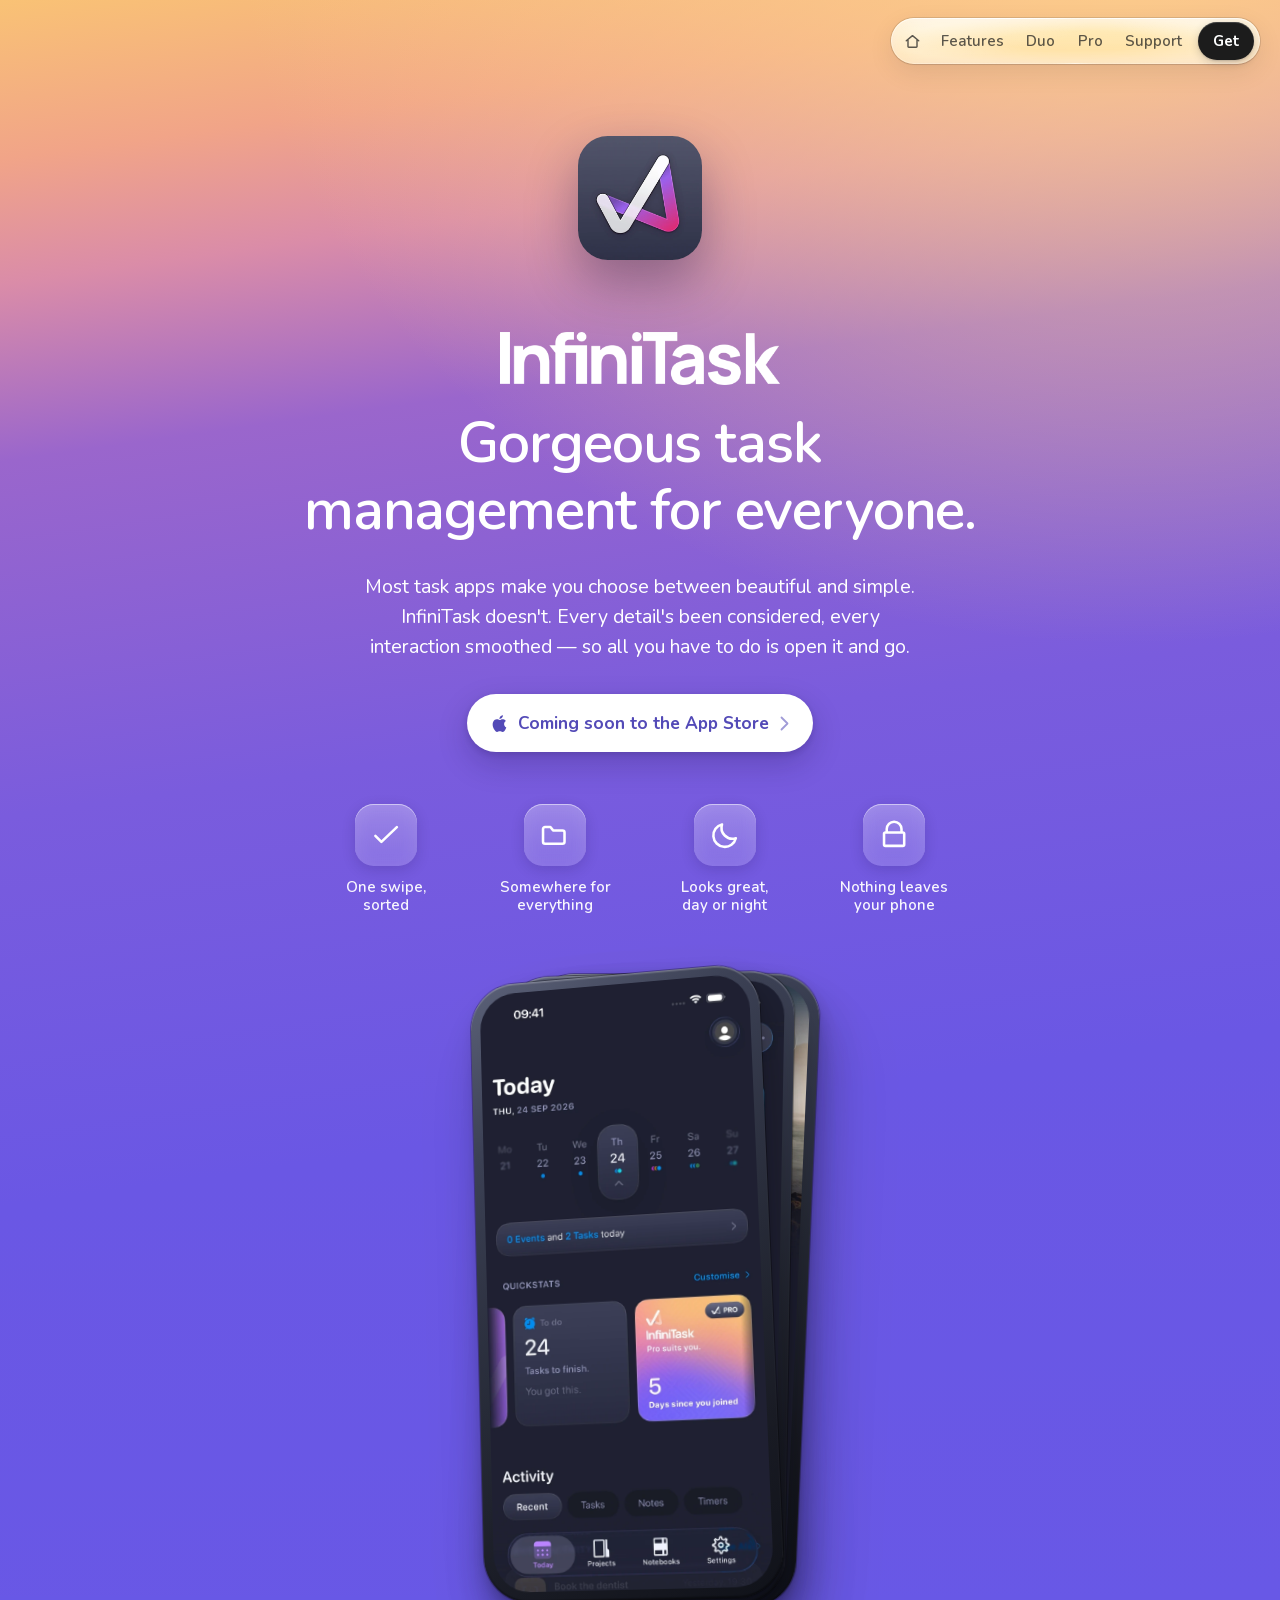
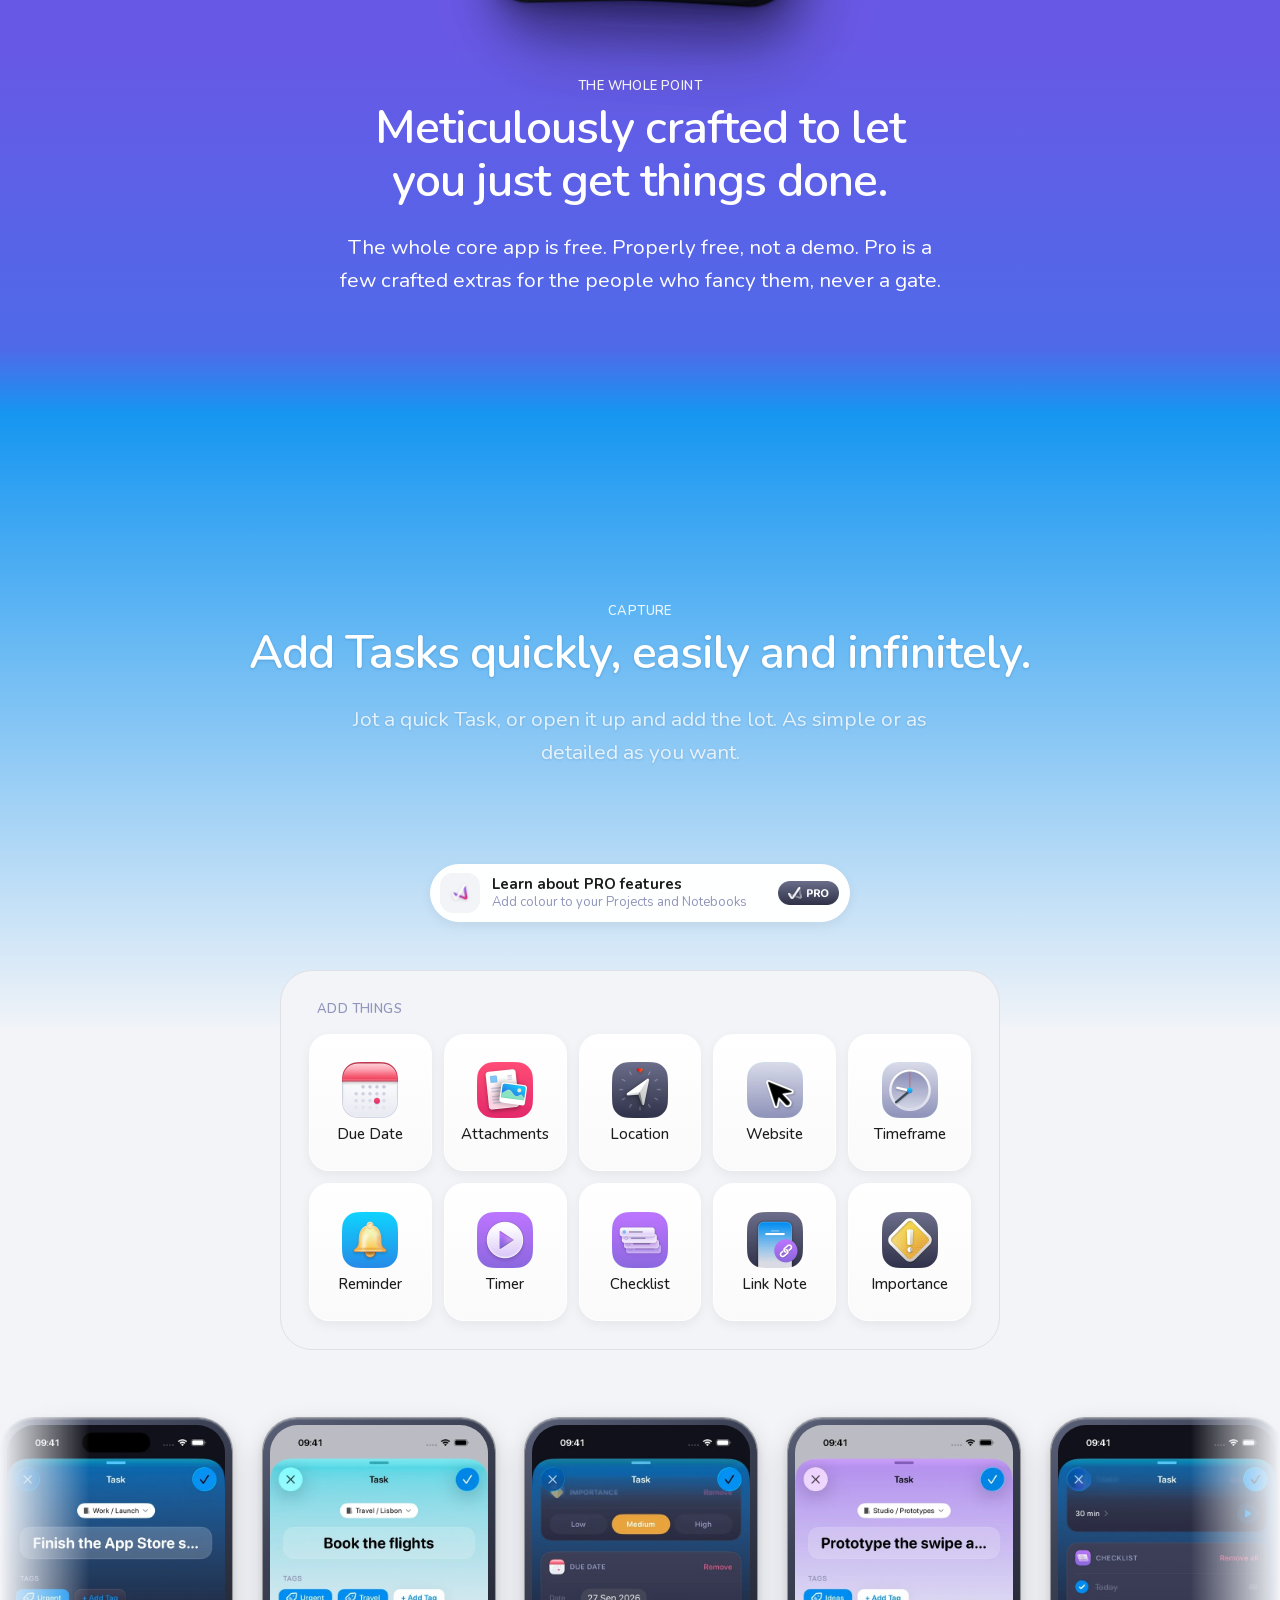
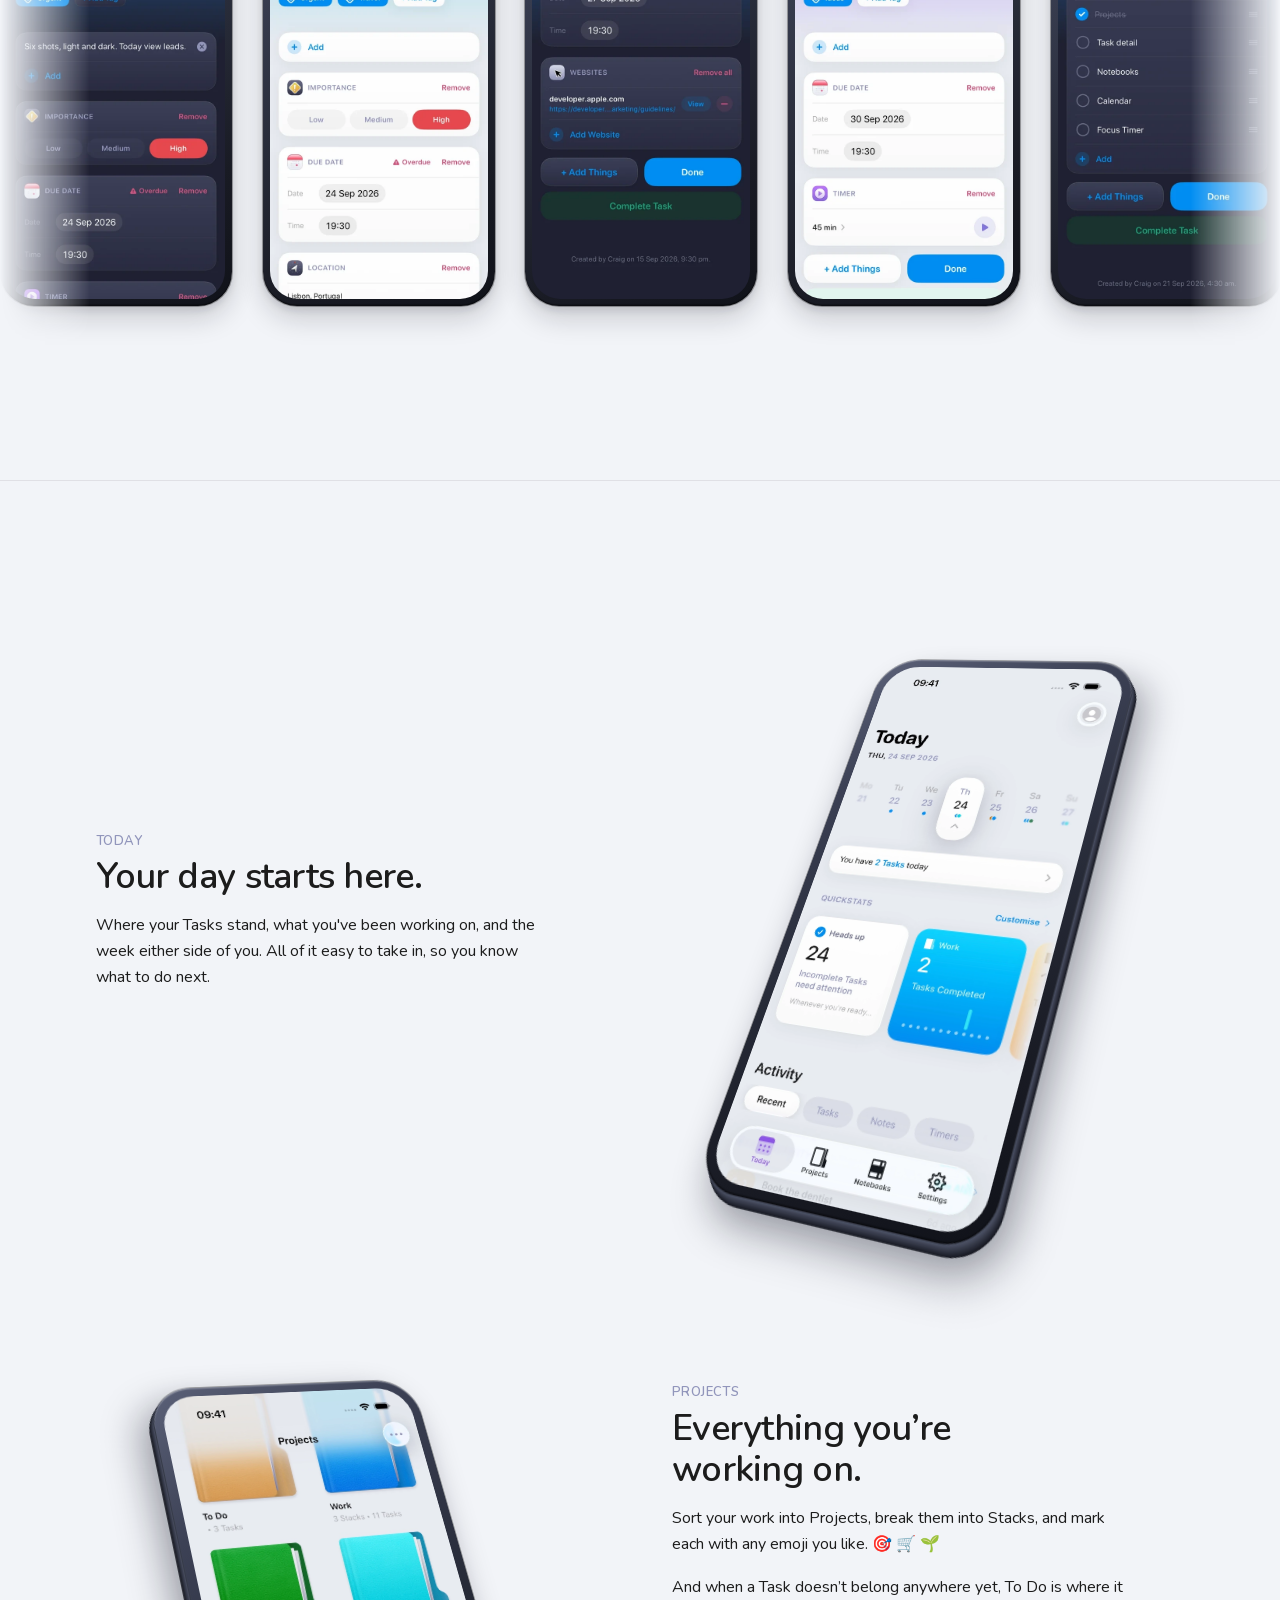
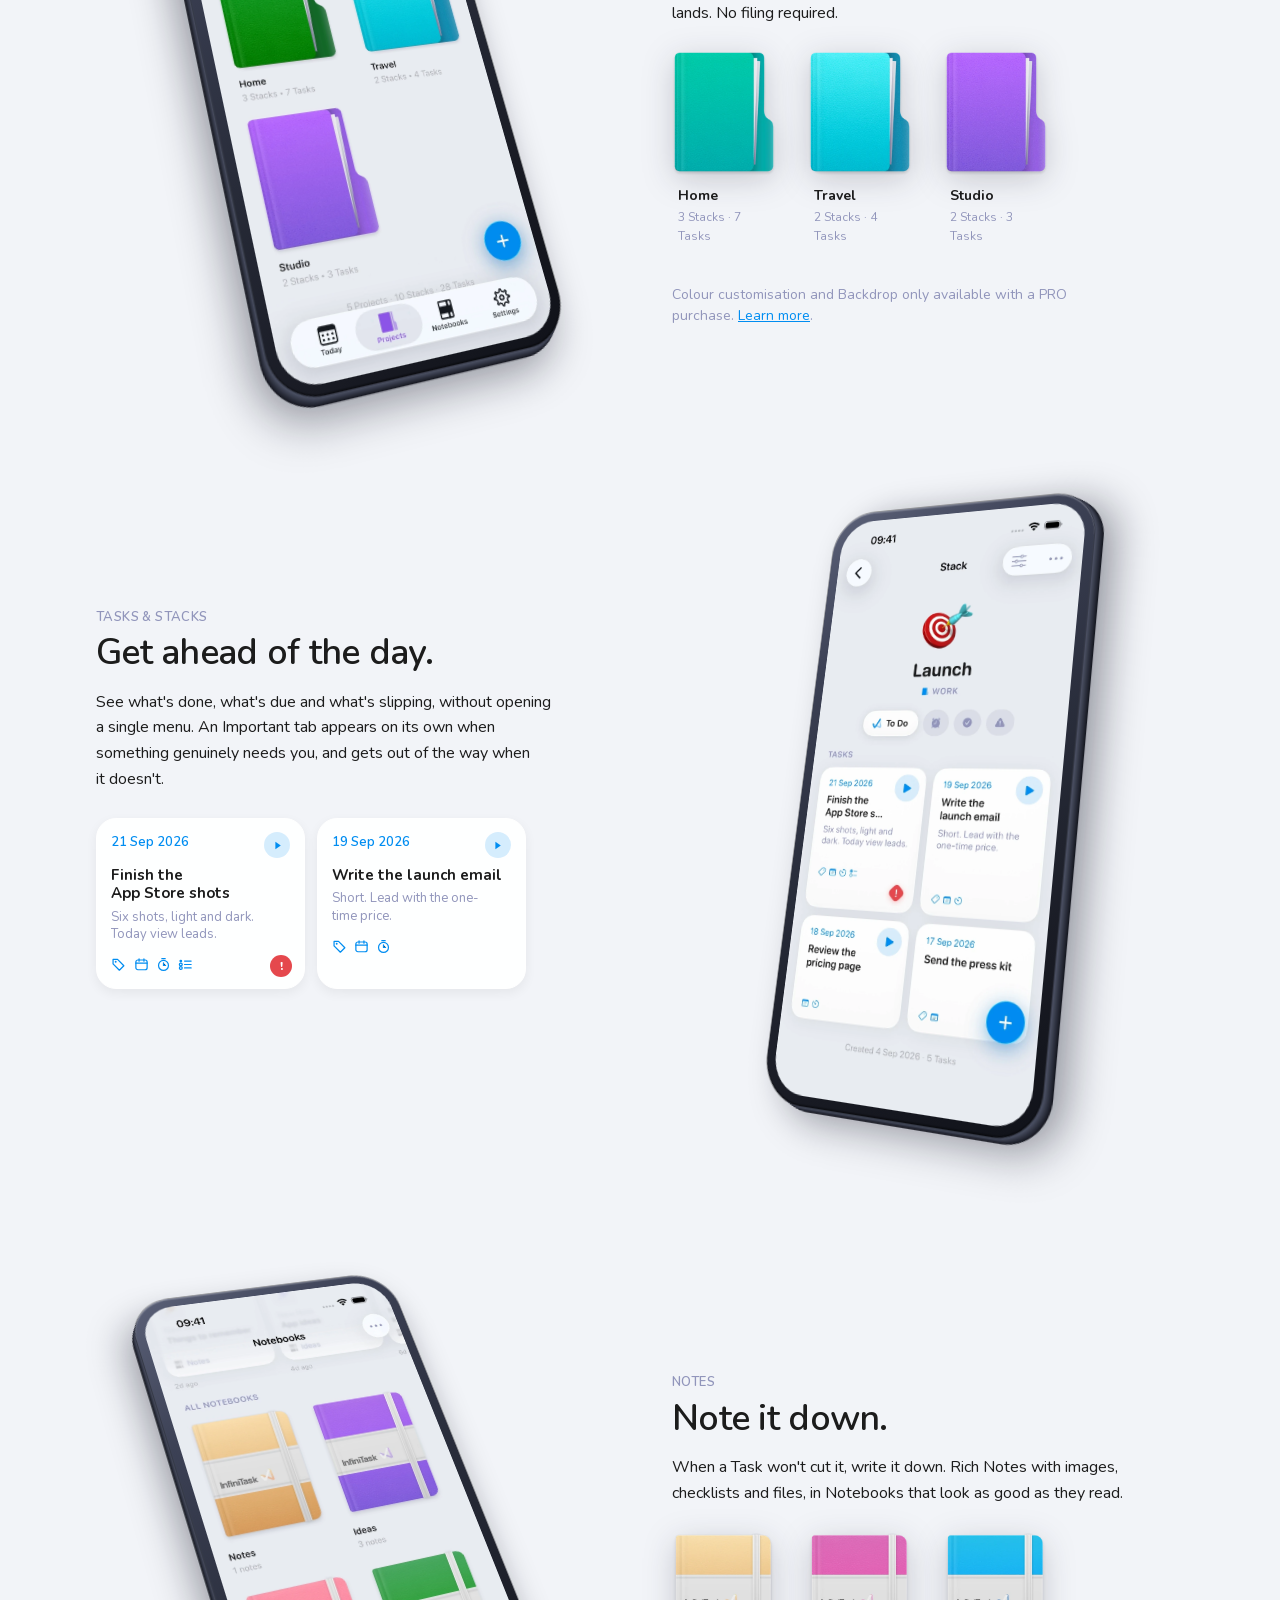
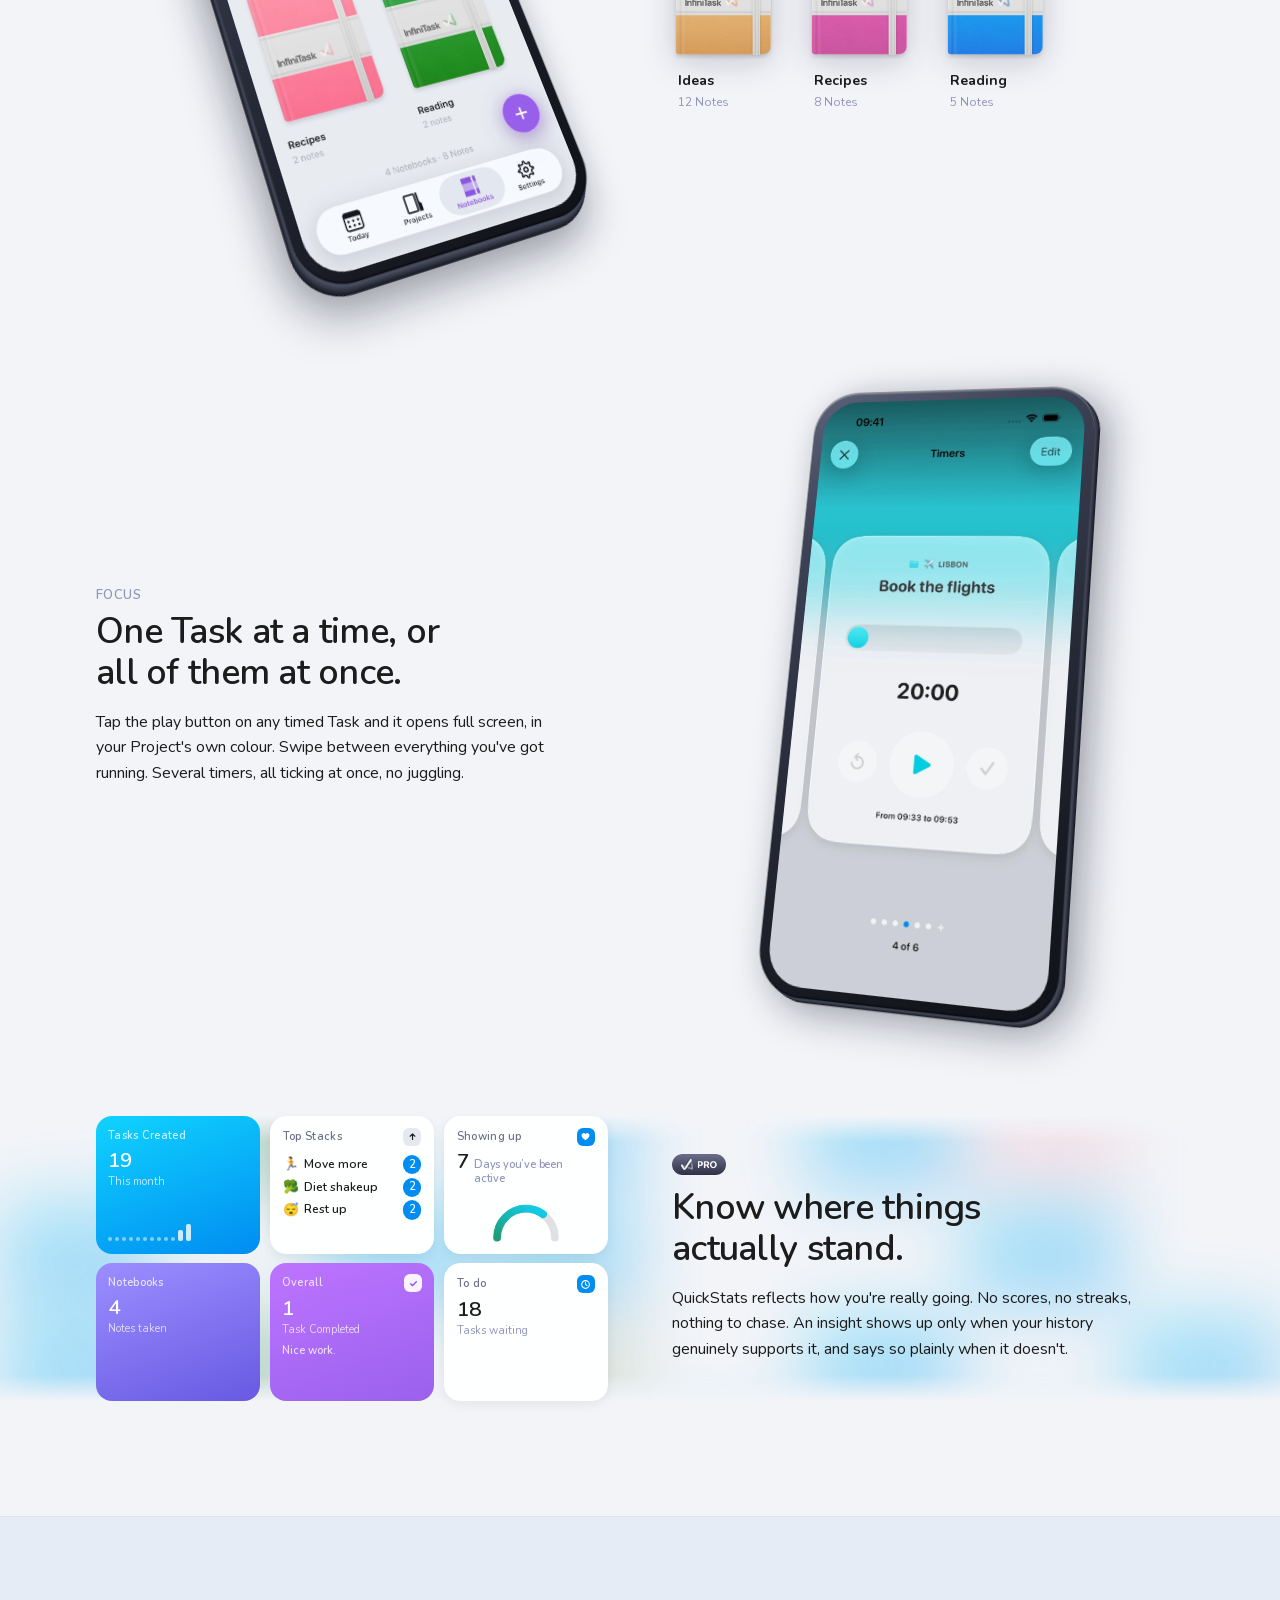
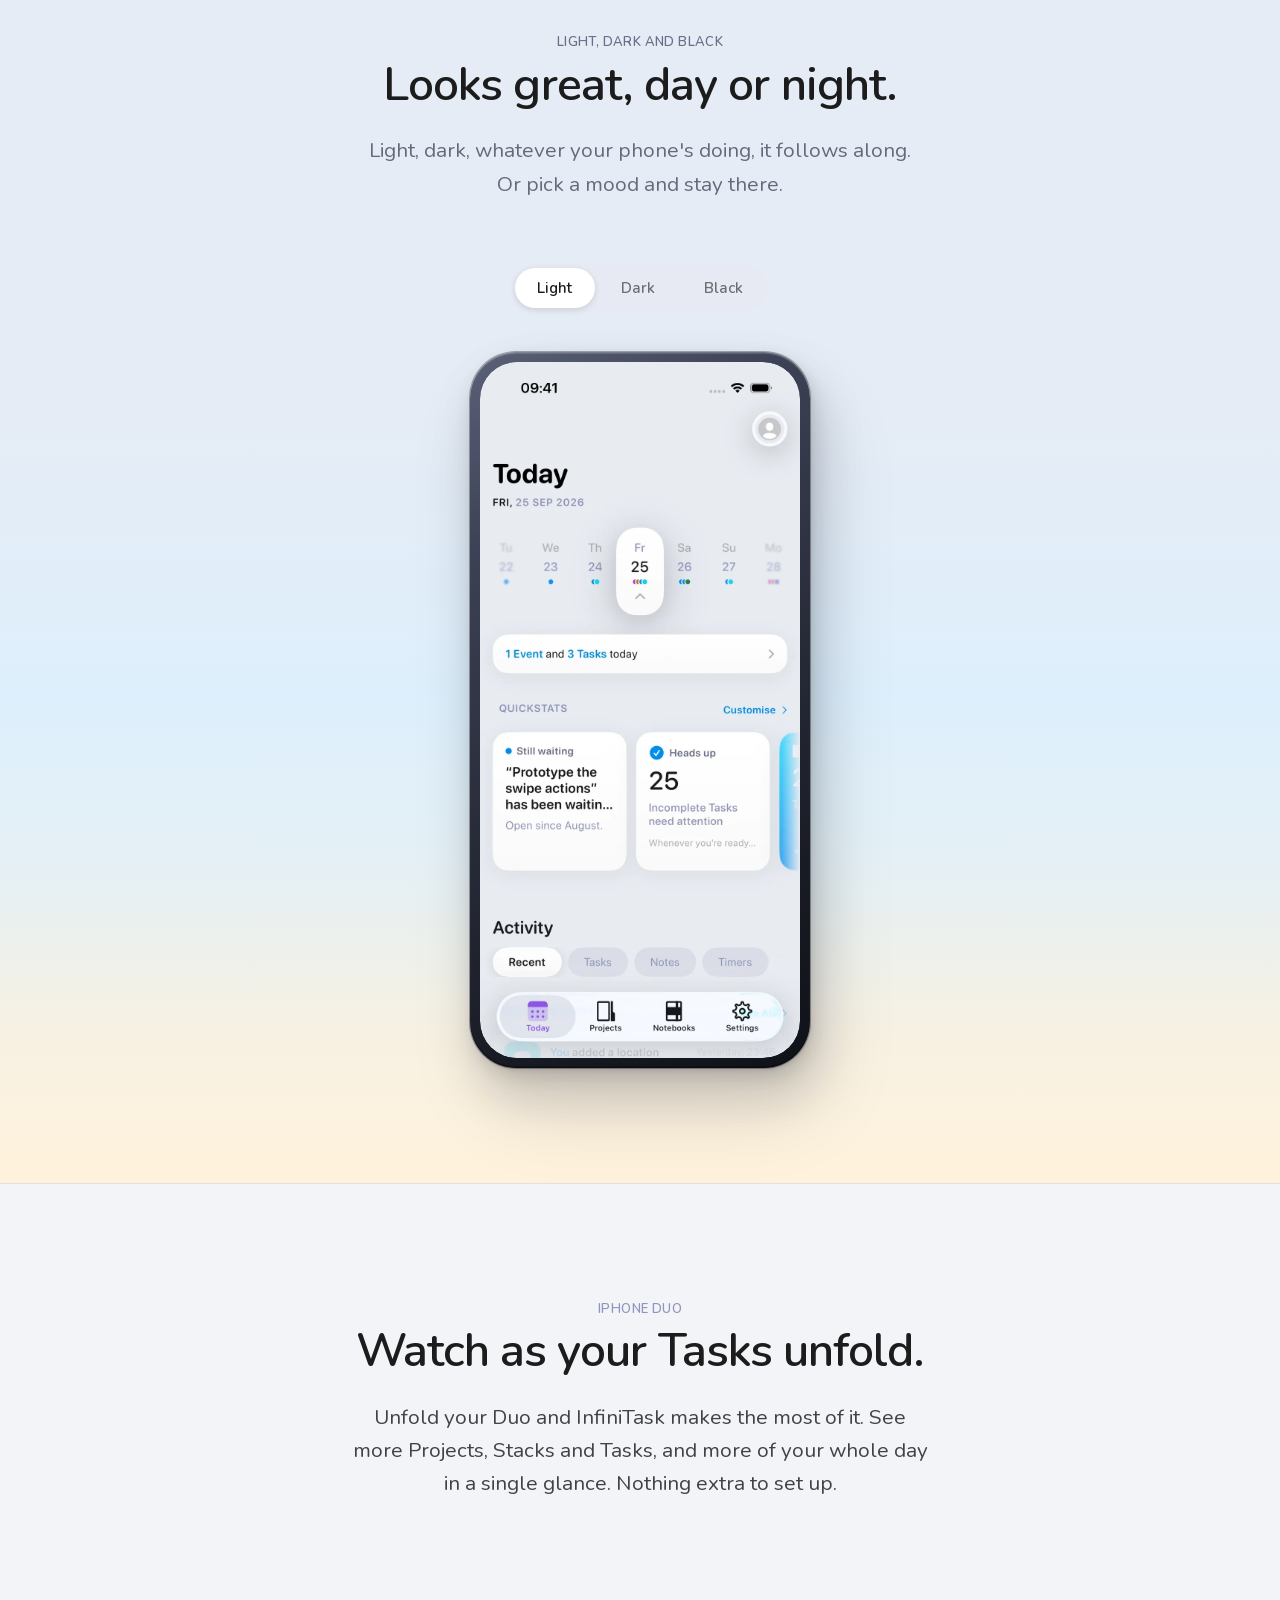
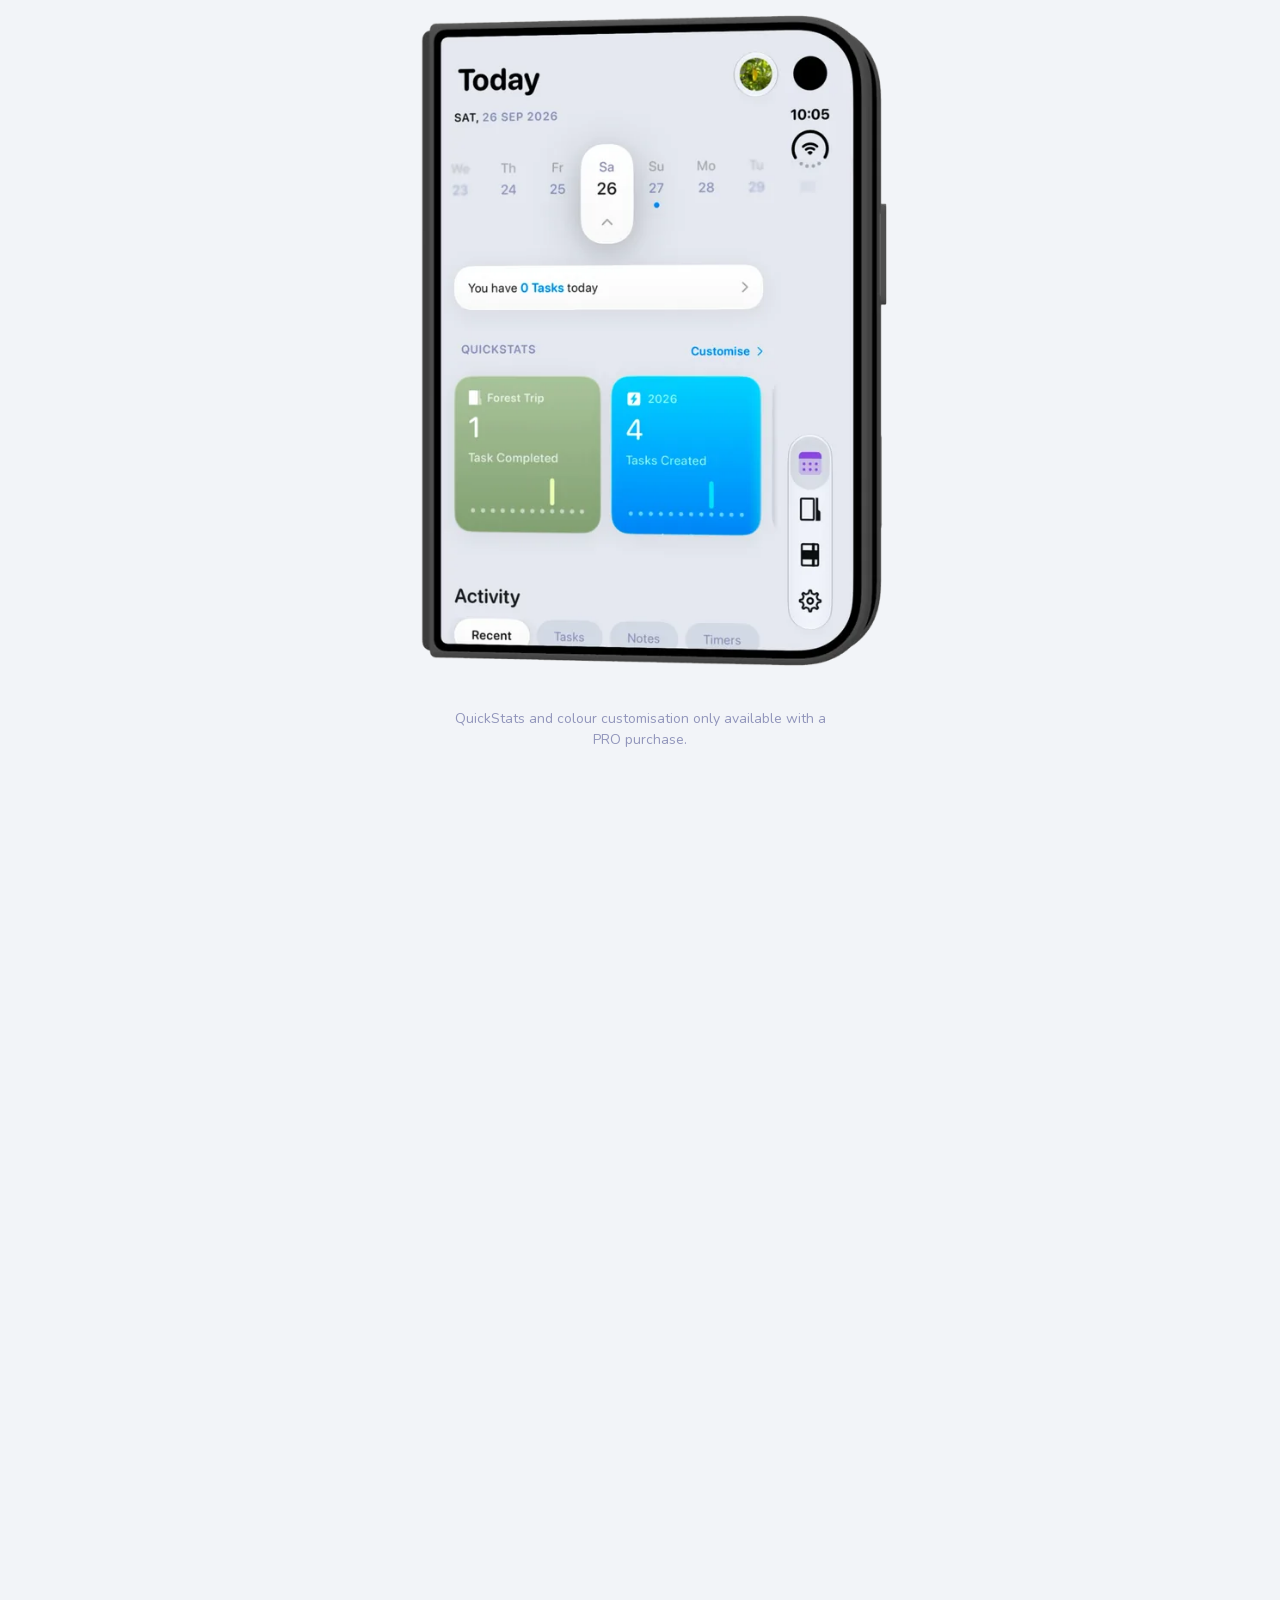
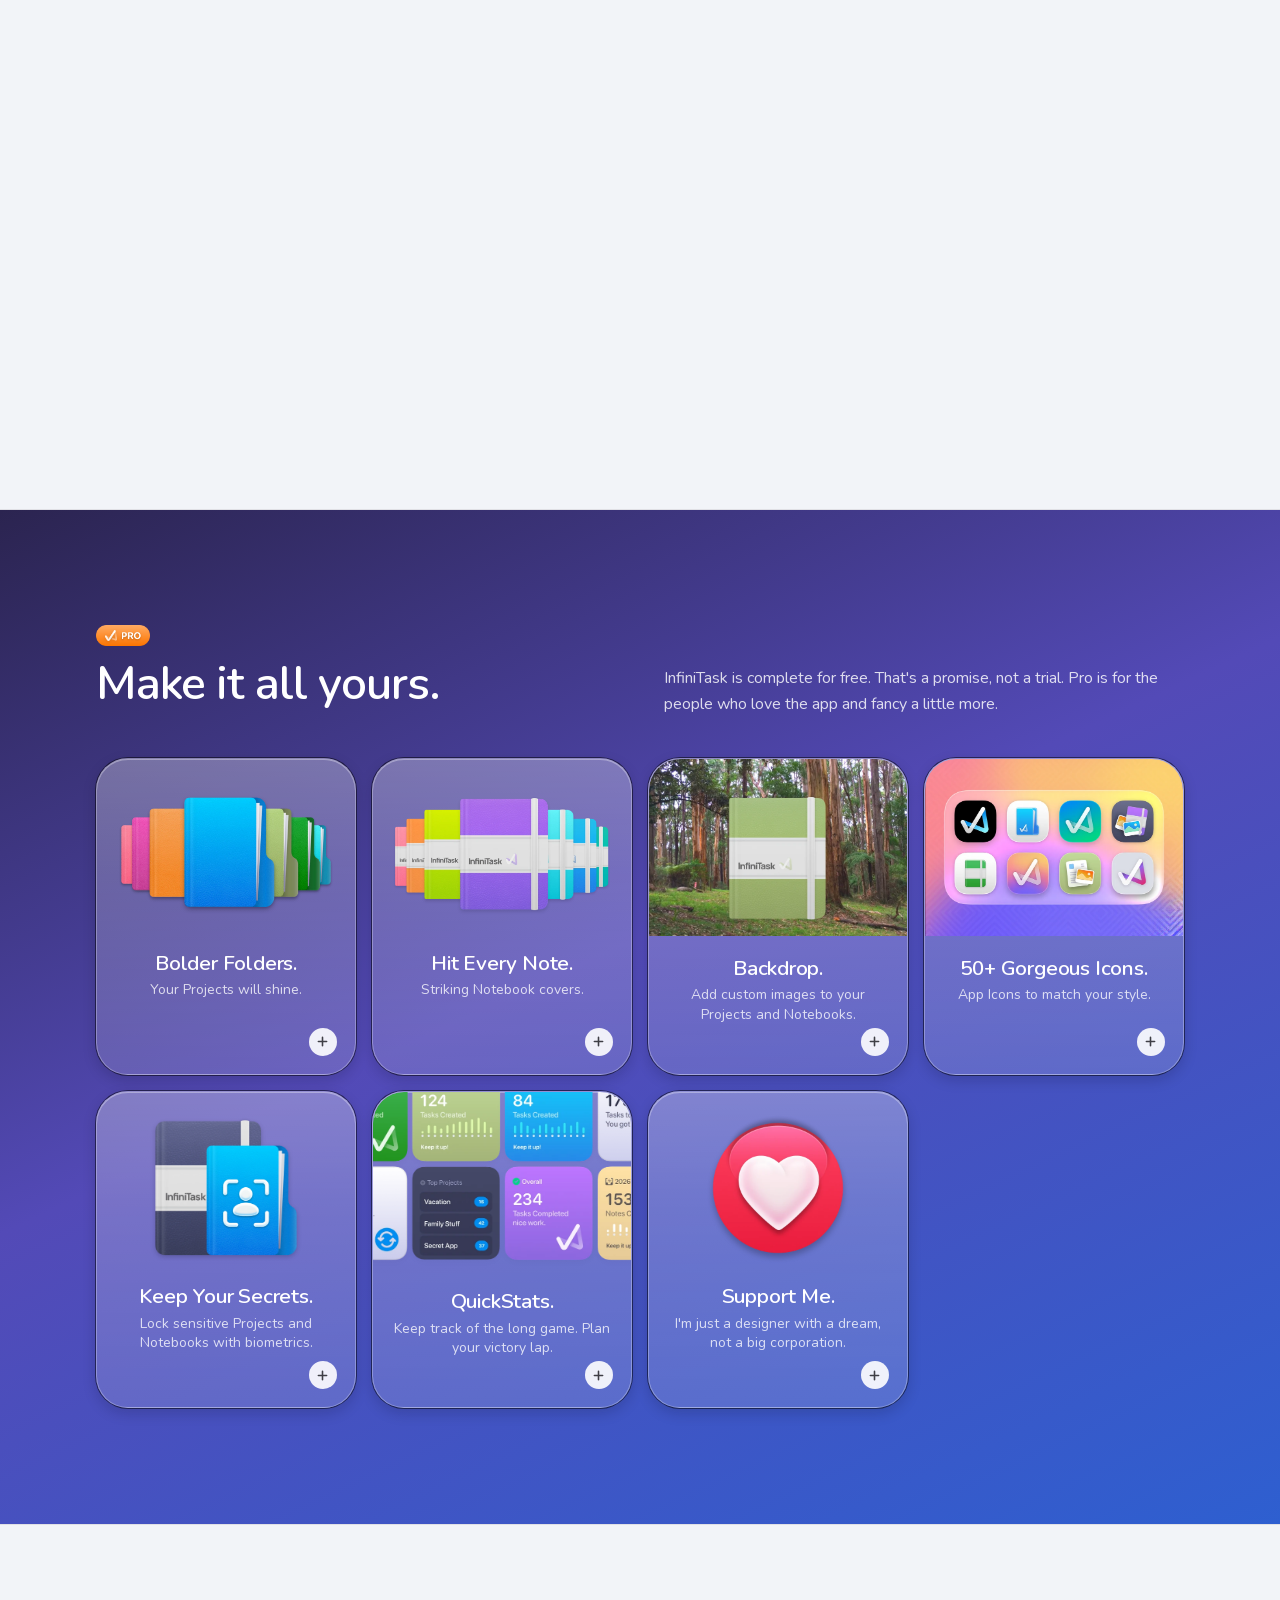
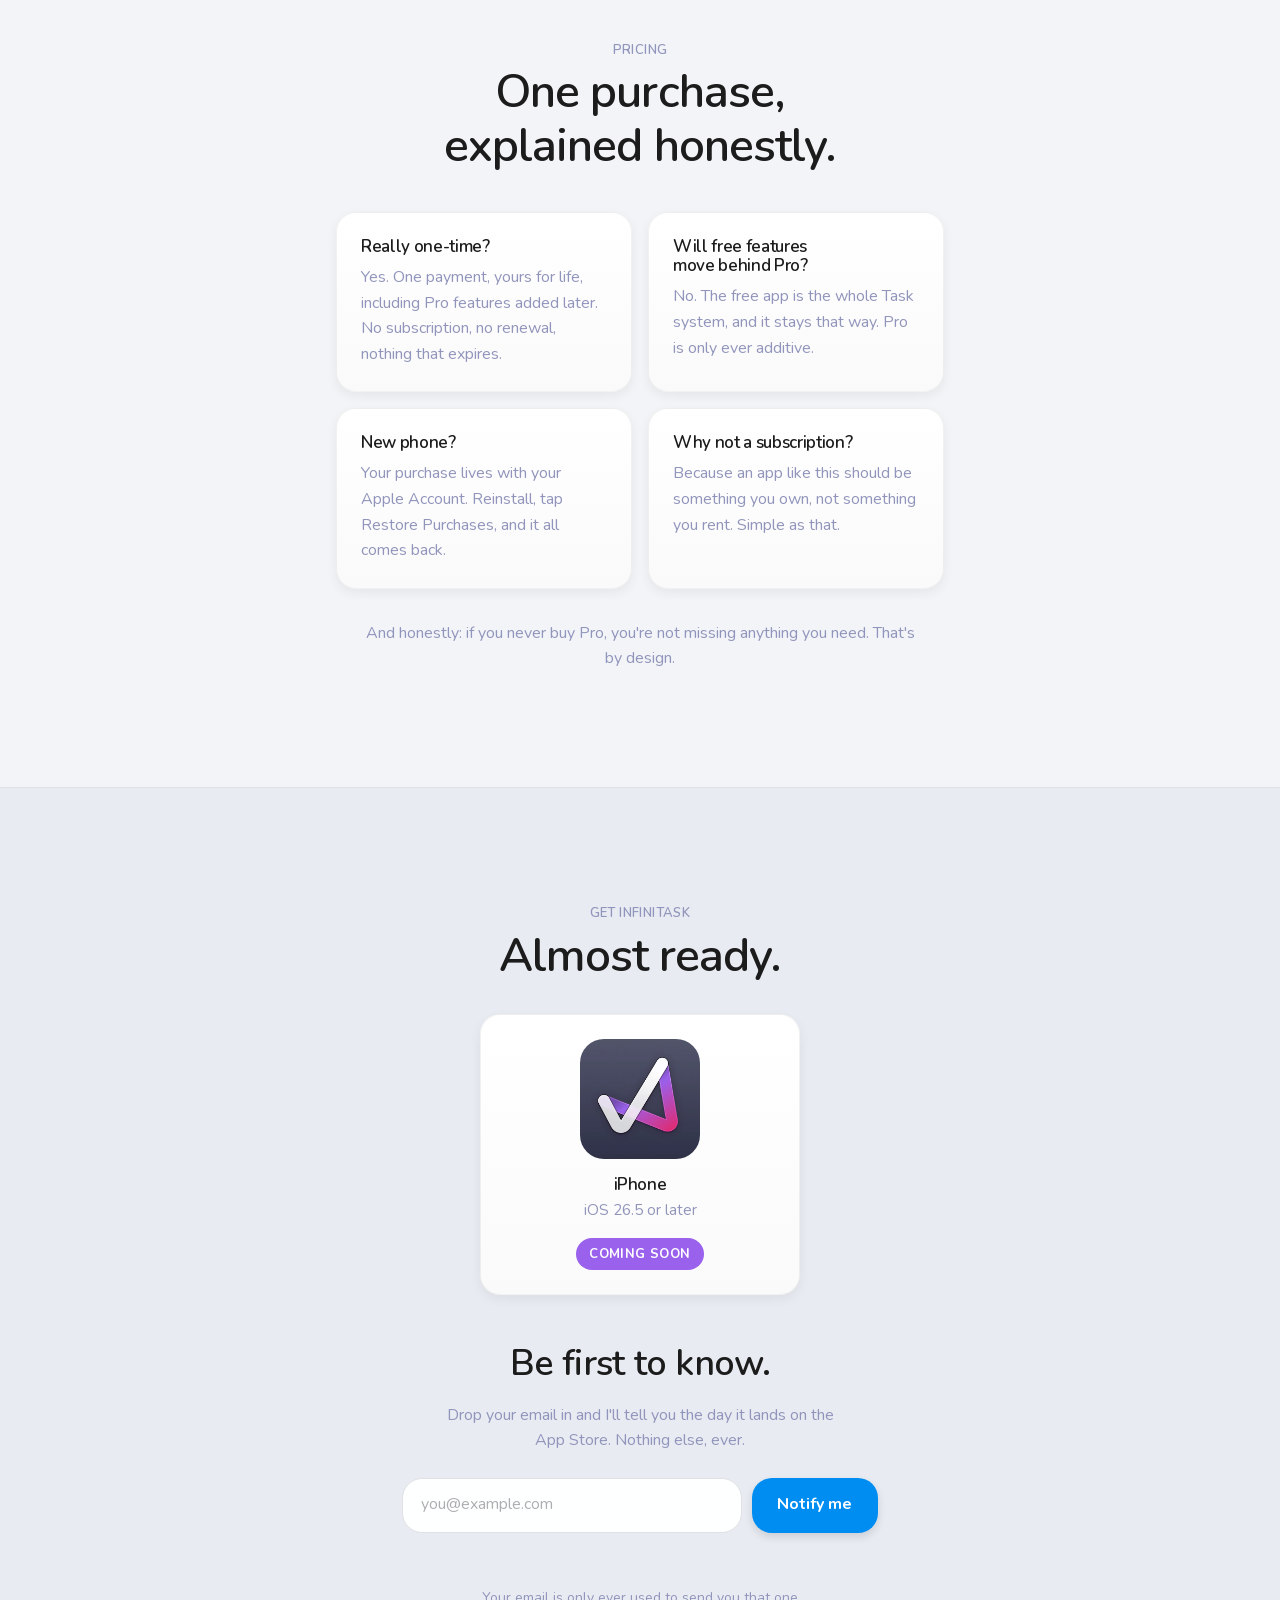
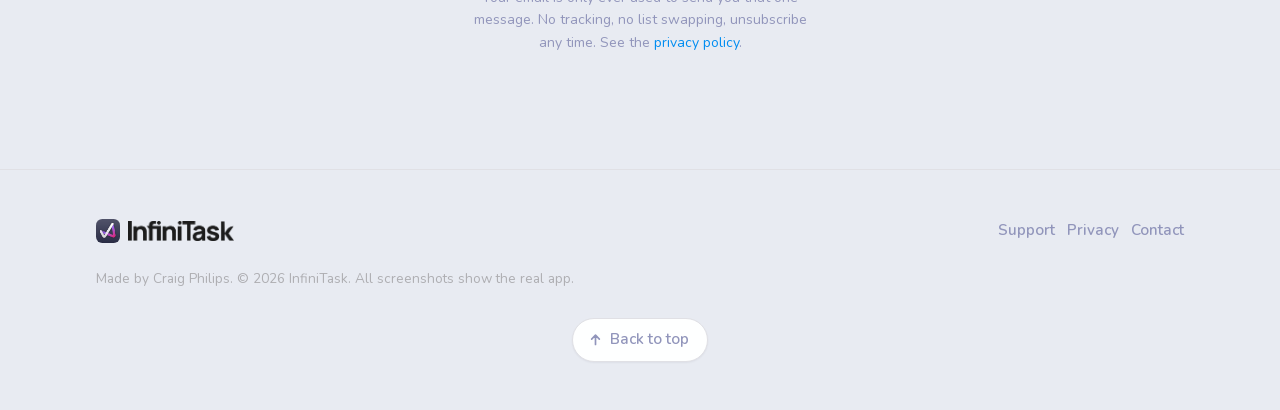
==== commit 0891c229: "QuickStats: six real tiles off a QuickStats screen, 3x2 The twelve tiles were invented. These six ar" ====
--- a/index.html
+++ b/index.html
@@ -18,7 +18,7 @@
 <meta property="og:image" content="img/icon/icon-512.png">
 <meta property="og:type" content="website">
 <script>document.documentElement.className += ' js';</script>
-<link rel="stylesheet" href="css/site.css?v=20260930201052">
+<link rel="stylesheet" href="css/site.css?v=20261007205441">
 </head>
 <body>
 
@@ -232,18 +232,42 @@
         </div>
         <div class="feature__art">
         <div class="qs-grid" aria-hidden="true">
-          <div class="qs qs--blue"><span class="qs__label">Work</span><span class="qs__val">2</span><span class="qs__sub">Tasks completed</span><span class="qs__bars"><i></i><i></i><i></i><i></i><i></i><i></i><i></i><i></i><i></i></span></div>
-          <div class="qs qs--flat"><span class="qs__label">Heads up</span><span class="qs__val">24</span><span class="qs__sub">Incomplete Tasks need attention</span></div>
-          <div class="qs qs--purple"><span class="qs__label">Focus</span><span class="qs__val">3h 20m</span><span class="qs__sub">Timed this week</span></div>
-          <div class="qs qs--flat"><span class="qs__label">Still waiting</span><span class="qs__val qs__val--quote">&ldquo;Prototype the swipe actions&rdquo;</span><span class="qs__sub">Open since August</span></div>
-          <div class="qs qs--teal"><span class="qs__label">Home</span><span class="qs__val">7</span><span class="qs__sub">Tasks open</span></div>
-          <div class="qs qs--flat"><span class="qs__label">This week</span><span class="qs__val">11</span><span class="qs__sub">Tasks completed</span></div>
-          <div class="qs qs--pink"><span class="qs__label">Most used tag</span><span class="qs__val">Urgent</span><span class="qs__sub">Across 9 Tasks</span></div>
-          <div class="qs qs--flat"><span class="qs__label">Overdue</span><span class="qs__val">3</span><span class="qs__sub">Past their Due Date</span></div>
-          <div class="qs qs--manilla"><span class="qs__label">Busiest day</span><span class="qs__val">Thursday</span><span class="qs__sub">More gets done than any other</span></div>
-          <div class="qs qs--flat"><span class="qs__label">Notes</span><span class="qs__val">6</span><span class="qs__sub">Written this month</span></div>
-          <div class="qs qs--forest"><span class="qs__label">Added today</span><span class="qs__val">5</span><span class="qs__sub">New Tasks</span></div>
-          <div class="qs qs--flat"><span class="qs__label">Quiet corner</span><span class="qs__val">Studio</span><span class="qs__sub">Nothing added in three weeks</span></div>
+          <div class="qs qs--blue">
+            <span class="qs__top"><span class="qs__label">Tasks Created</span></span>
+            <span class="qs__val">19</span>
+            <span class="qs__sub">This month</span>
+            <span class="qs__spark"><i></i><i></i><i></i><i></i><i></i><i></i><i></i><i></i><i></i><i></i><b></b><b class="is-tall"></b></span>
+          </div>
+
+          <div class="qs qs--flat">
+            <span class="qs__top"><span class="qs__label">Top Stacks</span><span class="qs__icon qs__icon--grey"><svg viewBox="0 0 16 16" aria-hidden="true"><path d="M8 12.4V4.2M4.6 7.6 8 4.2l3.4 3.4" fill="none" stroke="currentColor" stroke-width="1.7" stroke-linecap="round" stroke-linejoin="round"/></svg></span></span>
+            <span class="qs__rows"><span class="qs__row"><span class="qs__row-emoji">🏃</span><span class="qs__row-name">Move more</span><span class="qs__row-n">2</span></span><span class="qs__row"><span class="qs__row-emoji">🥦</span><span class="qs__row-name">Diet shakeup</span><span class="qs__row-n">2</span></span><span class="qs__row"><span class="qs__row-emoji">😴</span><span class="qs__row-name">Rest up</span><span class="qs__row-n">2</span></span></span>
+          </div>
+
+          <div class="qs qs--flat">
+            <span class="qs__top"><span class="qs__label">Showing up</span><span class="qs__icon qs__icon--blue"><svg viewBox="0 0 16 16" aria-hidden="true"><path d="M8 13.5S2.2 10 2.2 6.3A3.1 3.1 0 0 1 8 4.6a3.1 3.1 0 0 1 5.8 1.7C13.8 10 8 13.5 8 13.5z" fill="currentColor"/></svg></span></span>
+            <span class="qs__val qs__val--inline">7 <em>Days you&rsquo;ve been active</em></span>
+            <svg class="qs__gauge" viewBox="0 0 64 36" aria-hidden="true"><defs><linearGradient id="qsg" x1="0" y1="1" x2="1" y2="0"><stop offset="0" stop-color="#1D9E75"/><stop offset="1" stop-color="#10D3FE"/></linearGradient></defs><path d="M6 32a26 26 0 0 1 52 0" fill="none" stroke="var(--divider)" stroke-width="7" stroke-linecap="round"/><path d="M6 32a26 26 0 0 1 52 0" fill="none" stroke="url(#qsg)" stroke-width="7" stroke-linecap="round" stroke-dasharray="81.7" stroke-dashoffset="24.5"/></svg>
+          </div>
+
+          <div class="qs qs--blurple">
+            <span class="qs__top"><span class="qs__label">Notebooks</span></span>
+            <span class="qs__val">4</span>
+            <span class="qs__sub">Notes taken</span>
+          </div>
+
+          <div class="qs qs--purple">
+            <span class="qs__top"><span class="qs__label">Overall</span><span class="qs__icon qs__icon--onlight"><svg viewBox="0 0 16 16" aria-hidden="true"><path d="M3.8 8.4l2.7 2.7 5.7-5.7" fill="none" stroke="currentColor" stroke-width="2.1" stroke-linecap="round" stroke-linejoin="round"/></svg></span></span>
+            <span class="qs__val">1</span>
+            <span class="qs__sub">Task Completed</span>
+            <span class="qs__note">Nice work.</span>
+          </div>
+
+          <div class="qs qs--flat">
+            <span class="qs__top"><span class="qs__label">To do</span><span class="qs__icon qs__icon--blue"><svg viewBox="0 0 16 16" aria-hidden="true"><circle cx="8" cy="8" r="5.6" fill="none" stroke="currentColor" stroke-width="1.6"/><path d="M8 4.9V8l2.2 1.4" fill="none" stroke="currentColor" stroke-width="1.6" stroke-linecap="round" stroke-linejoin="round"/></svg></span></span>
+            <span class="qs__val">18</span>
+            <span class="qs__sub">Tasks waiting</span>
+          </div>
         </div>
         </div>
       </div>
@@ -620,6 +644,6 @@
   </div>
 </dialog>
 
-<script src="js/site.js?v=20260930201052"></script>
+<script src="js/site.js?v=20261007205441"></script>
 </body>
 </html>
--- a/css/site.css
+++ b/css/site.css
@@ -1898,11 +1898,12 @@
 @media (prefers-reduced-motion: reduce) { .qs-field { opacity: .18; } }
 
 /* -------------------------------------------------- QuickStats grid
-   Twelve tiles standing in for the sort of insight a Pro user accumulates.
-   Deliberately mixed: half carry a folder gradient, half are plain cards. An
-   unbroken wall of gradients would be a jumble, and the alternation is what
-   keeps the colours from fighting each other. The gradient tones are spaced so
-   no two neighbours sit next to each other in the grid. */
+   Six real tiles, read off a QuickStats screen rather than invented: Tasks
+   Created, Top Stacks, Showing up, Notebooks, Overall and To do. Three across
+   and two down on anything but a phone, which is how they sit in the app.
+   Every colour here was sampled from that screen and then matched back to a
+   FolderColor case, so the tokens are the app's own rather than near misses:
+   the Notebooks tile is blurple (Lavender), not purple. */
 .qs-grid {
   display: grid; gap: .6rem;
   grid-template-columns: repeat(2, 1fr);
@@ -1913,14 +1914,51 @@
   display: flex; flex-direction: column; gap: .18rem;
   padding: .7rem .75rem .8rem;
   border-radius: 16px;
-  min-height: 104px;
+  min-height: 138px;        /* squarer than the old tiles: these carry rows and a gauge */
   text-align: left;
   overflow: hidden;
 }
+
+/* label and its badge share the top line */
+.qs__top { display: flex; align-items: flex-start; justify-content: space-between; gap: .4rem; }
+.qs__icon {
+  flex: none; display: grid; place-items: center;
+  width: 18px; height: 18px; border-radius: 6px;
+  background: var(--blue); color: #fff;
+}
+.qs__icon svg { width: 11px; height: 11px; display: block; }
+.qs__icon--grey { background: color-mix(in srgb, var(--text-2) 22%, transparent); color: var(--text-1); }
+/* on a gradient tile the badge inverts: white chip, tile-coloured mark */
+.qs__icon--onlight { background: rgba(255, 255, 255, .92); color: #9A61ED; }
+
+/* Top Stacks: name on the left, count pill on the right, three deep */
+.qs__rows { display: flex; flex-direction: column; gap: .22rem; margin-top: .4rem; }
+.qs__row { display: flex; align-items: center; gap: .35rem; font-size: .75rem; font-weight: 600; }
+.qs__row-emoji { flex: none; font-size: .8rem; line-height: 1; }
+.qs__row-name { flex: 1 1 auto; min-width: 0; overflow: hidden; text-overflow: ellipsis; white-space: nowrap; }
+.qs__row-n {
+  flex: none; min-width: 18px; padding: .05rem .3rem;
+  border-radius: 999px; background: var(--blue); color: #fff;
+  font-size: .6875rem; text-align: center;
+}
+
+/* Showing up: the count and its wording share a line, as they do in the app */
+.qs__val--inline { display: flex; align-items: baseline; gap: .35rem; }
+.qs__val--inline em {
+  font-style: normal; font-size: .6875rem; font-weight: 600;
+  line-height: 1.25; color: var(--text-2);
+}
+.qs__gauge { display: block; width: 72px; height: 40px; margin: auto auto -.15rem; }
+
+/* the small aside under a figure, e.g. Nice work. */
+.qs__note { font-size: .6875rem; font-weight: 600; opacity: .78; margin-top: .15rem; }
 .qs__label { font-size: .6875rem; font-weight: 600; letter-spacing: .3px; opacity: .78; }
 .qs__val { font-size: 1.3rem; font-weight: 600; line-height: 1.1; margin-top: .1rem; letter-spacing: -.01em; }
 .qs__val--quote { font-size: .8125rem; font-weight: 600; line-height: 1.3; }
-.qs__sub { font-size: .6875rem; line-height: 1.3; opacity: .72; margin-top: auto; }
+/* Sits straight under its figure, the way the app groups them. What goes to
+   the bottom of a tile is the artwork (the day run, the gauge), not the words,
+   and those claim the slack with their own auto margin. */
+.qs__sub { font-size: .6875rem; line-height: 1.3; opacity: .72; }
 
 /* plain card, takes the page's own surface */
 .qs--flat {
@@ -1935,17 +1973,33 @@
 /* gradient tiles, straight off FolderColor in Theme.swift */
 .qs--blue,
 .qs--purple,
+.qs--blurple,
 .qs--teal,
 .qs--pink,
 .qs--manilla,
 .qs--forest { color: #fff; }
 .qs--blue    { background: linear-gradient(160deg, #10D3FE, #008DF1); }
 .qs--purple  { background: linear-gradient(160deg, #BD74FF, #9A61ED); }
+/* FolderColor.blurple, shown to customers as Lavender */
+.qs--blurple { background: linear-gradient(160deg, #9C8EFF, #675AE2); }
 .qs--teal    { background: linear-gradient(160deg, #00D4B8, #01BABA); }
 .qs--pink    { background: linear-gradient(160deg, #F371C5, #D05EA8); }
 .qs--forest  { background: linear-gradient(160deg, #5FB87E, #2F7A4C); }
 /* Manilla is a pale gradient, so it keeps dark ink rather than white. */
 .qs--manilla { background: linear-gradient(160deg, #F9E1AA, #EAB578); color: #4A3410; }
+
+/* Tasks Created carries a run of days: a dot for each quiet one, a bar for the
+   two that were not. Same shape the app draws under that figure. */
+.qs__spark {
+  display: flex; align-items: flex-end; gap: 3px;
+  height: 18px; margin-top: auto;
+}
+.qs__spark i {
+  flex: none; width: 4px; height: 4px; border-radius: 50%;
+  background: rgba(255, 255, 255, .5);
+}
+.qs__spark b { flex: none; width: 5px; height: 11px; border-radius: 2px; background: rgba(255, 255, 255, .8); }
+.qs__spark b.is-tall { height: 17px; }
 
 /* the little bar chart on the Work tile */
 .qs__bars { display: flex; align-items: flex-end; gap: 2px; height: 16px; margin-top: .4rem; }
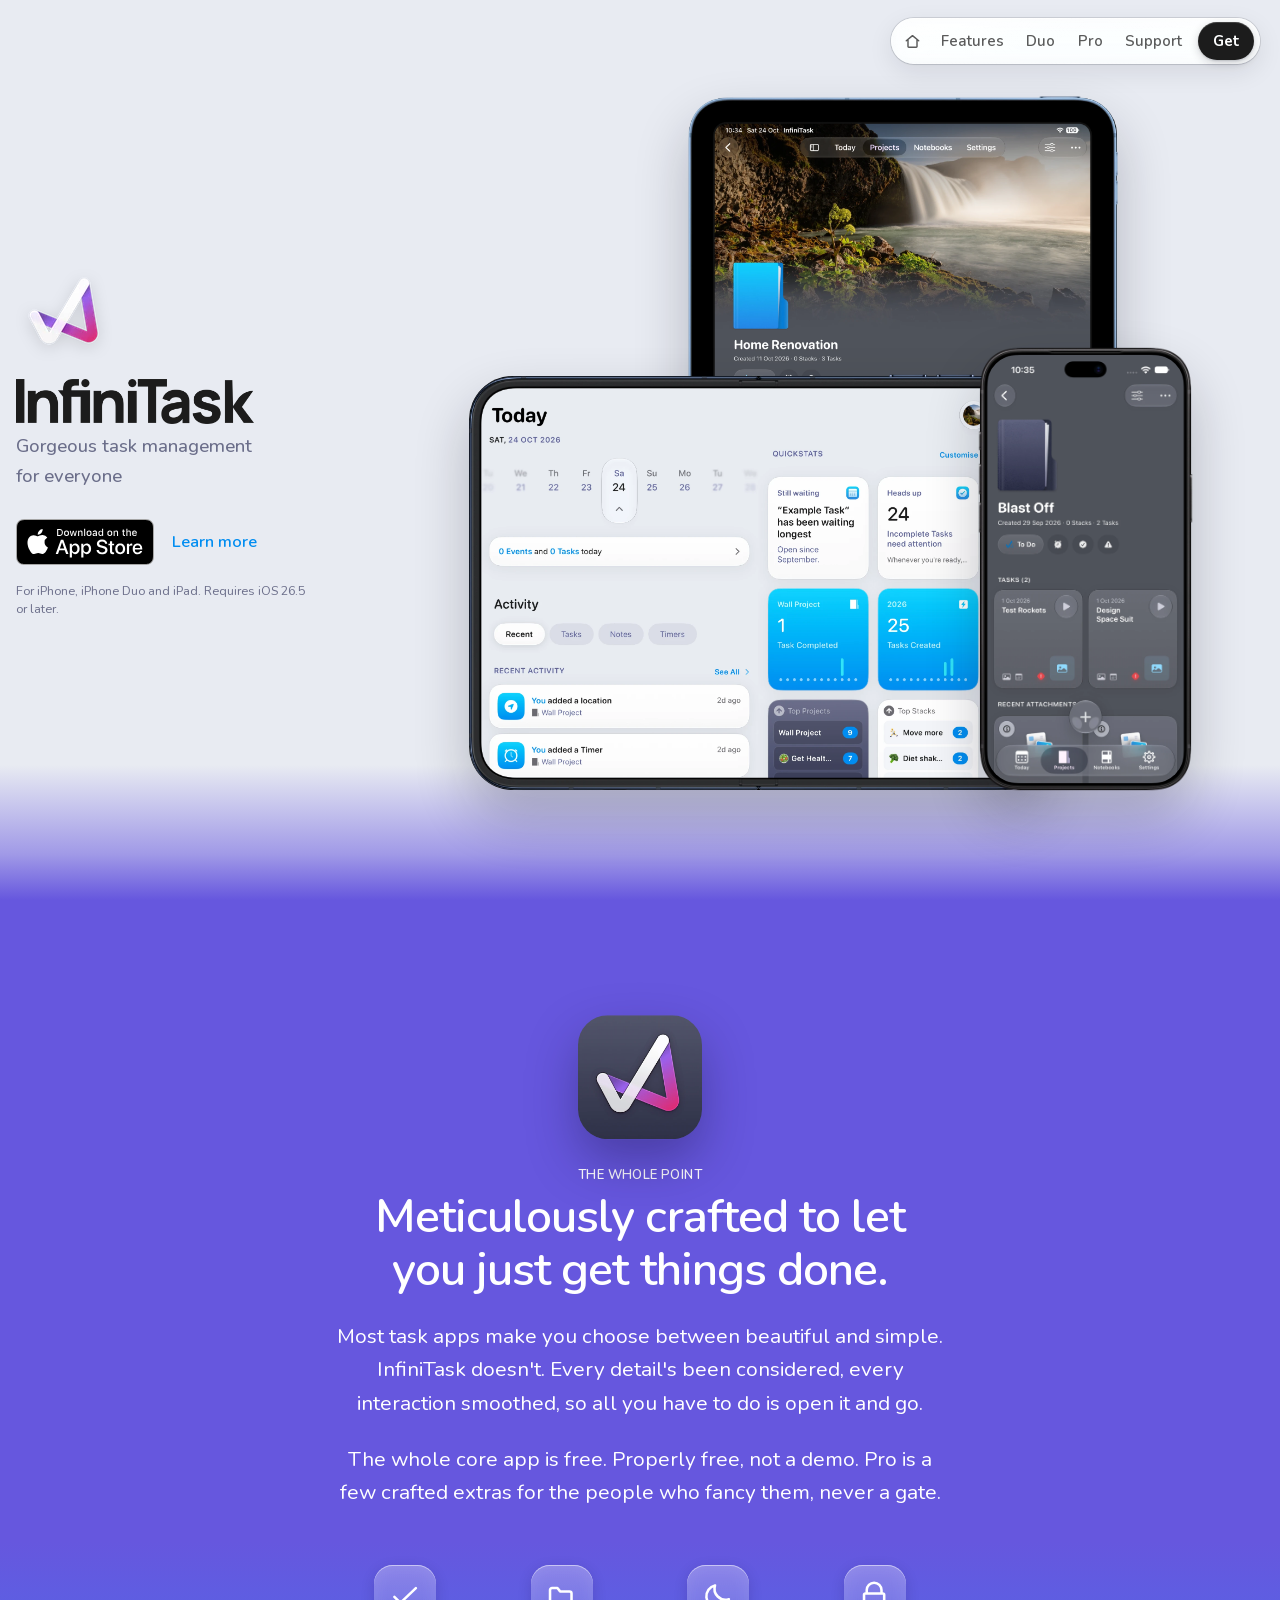
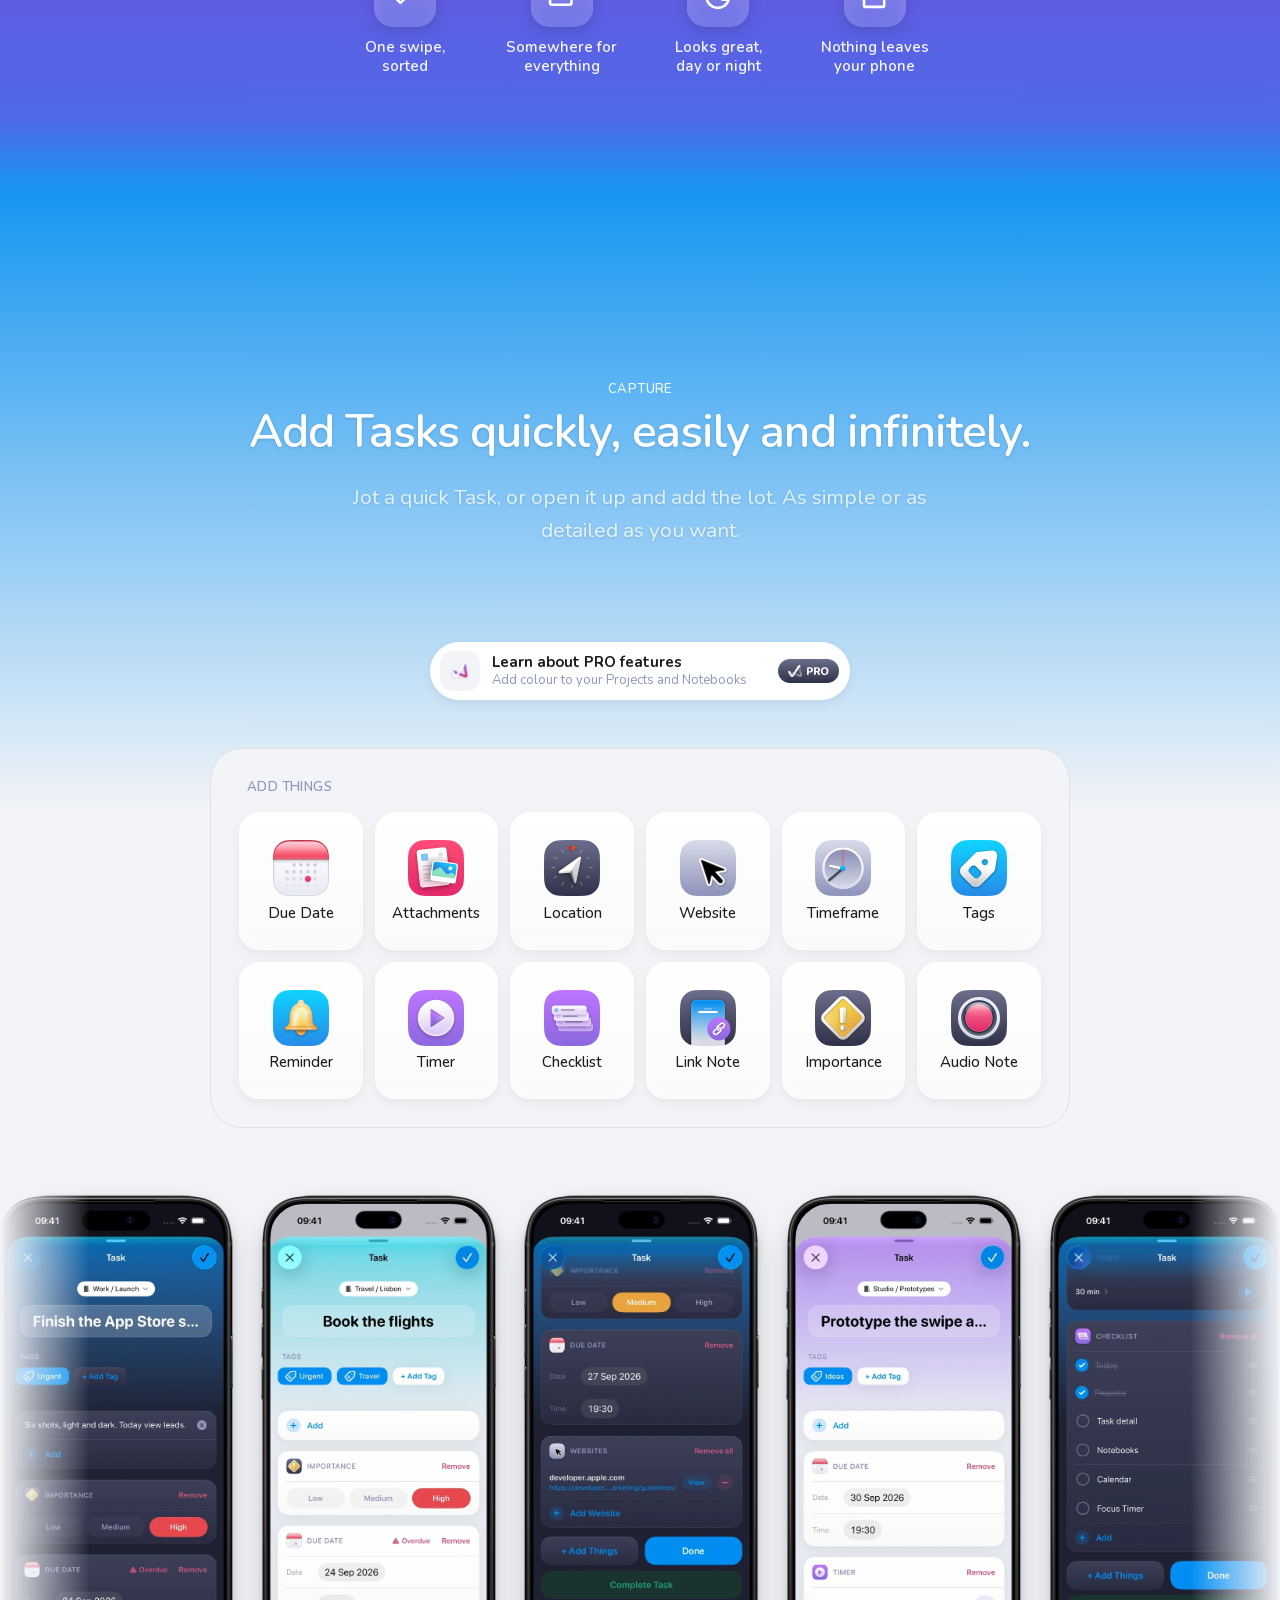
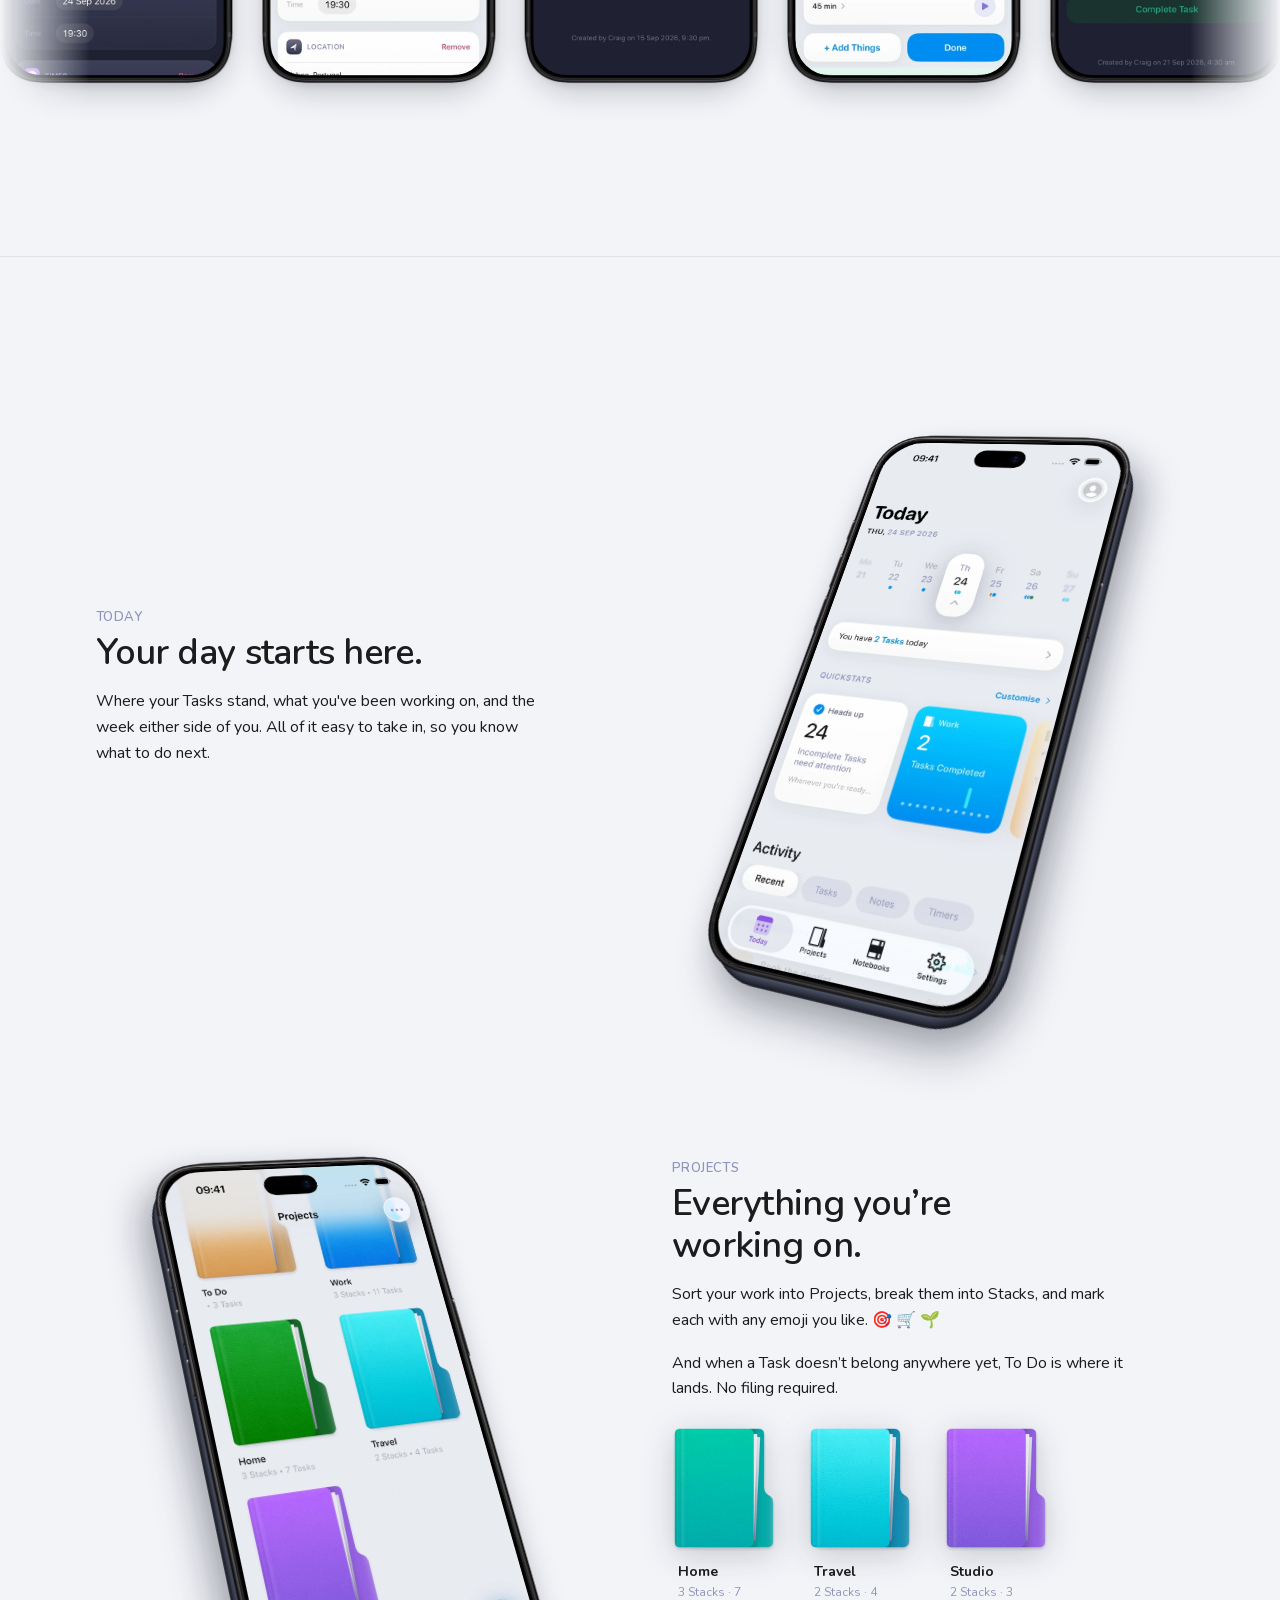
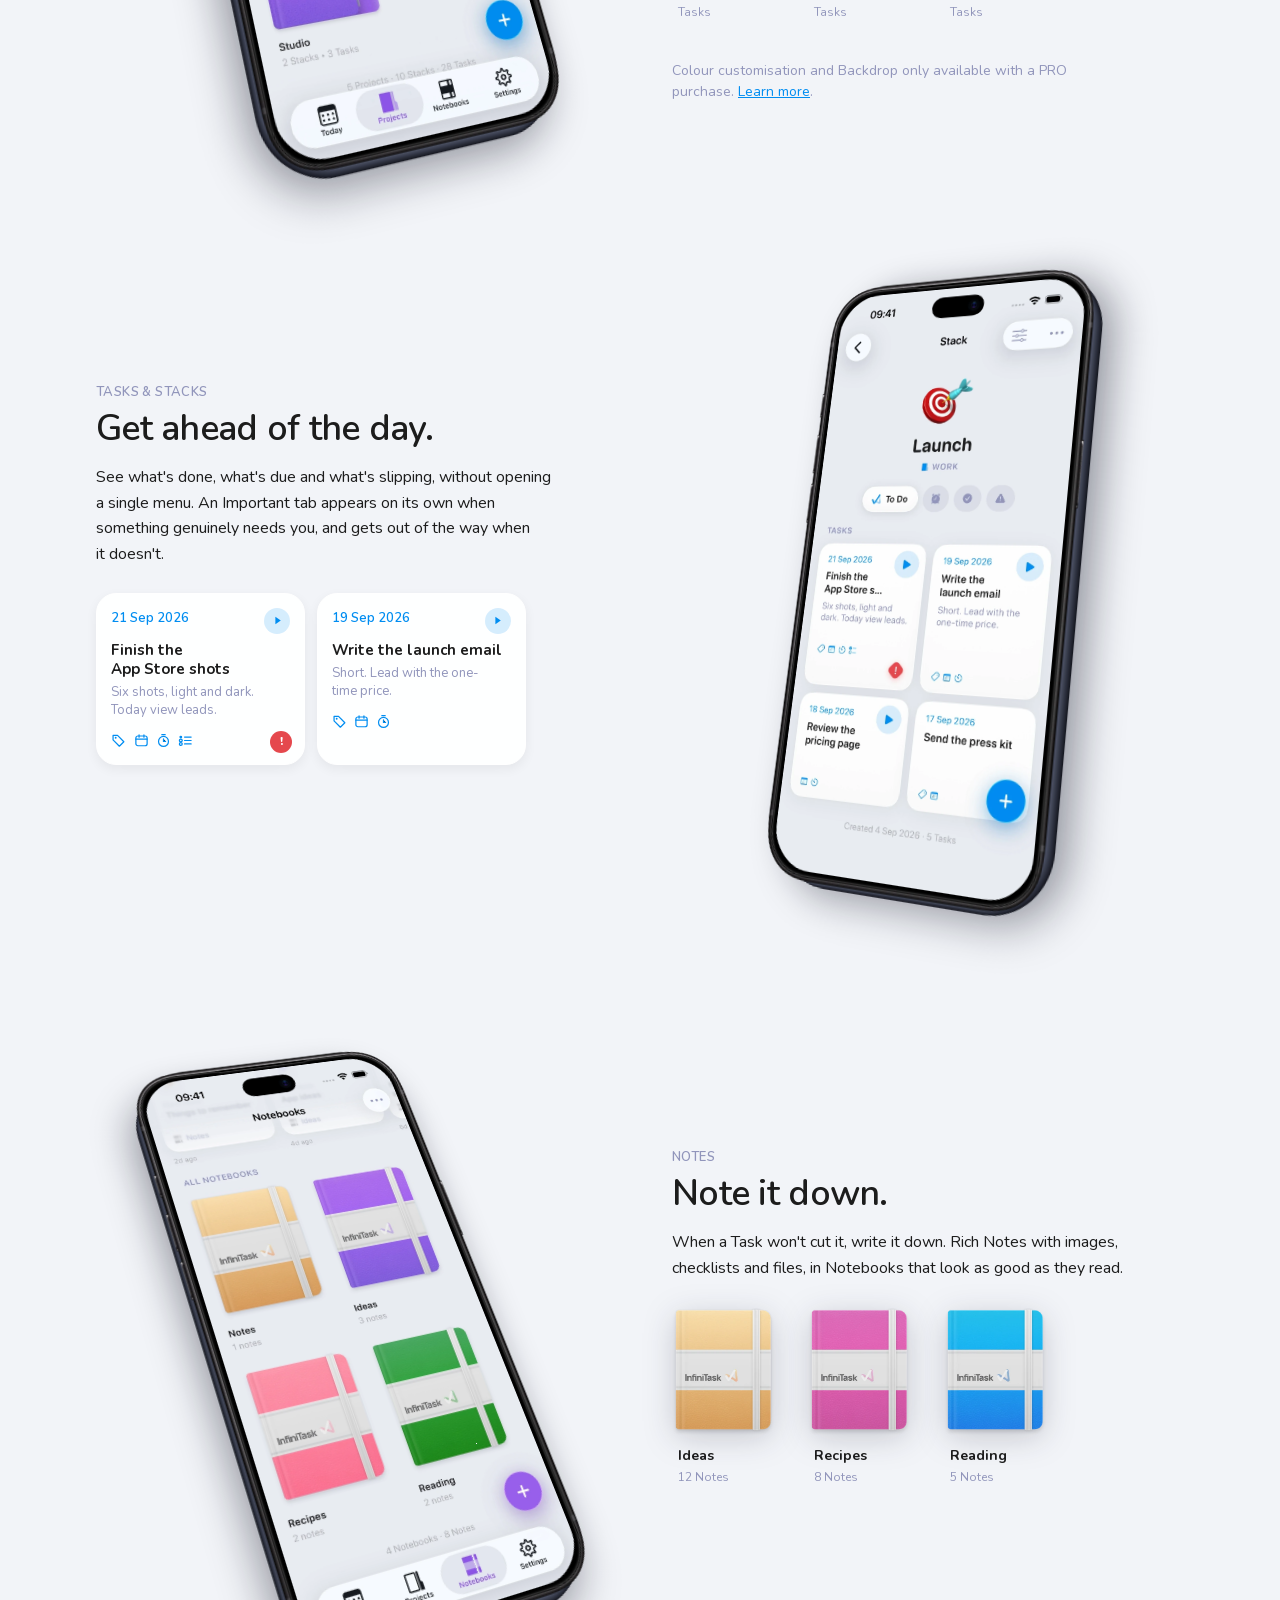
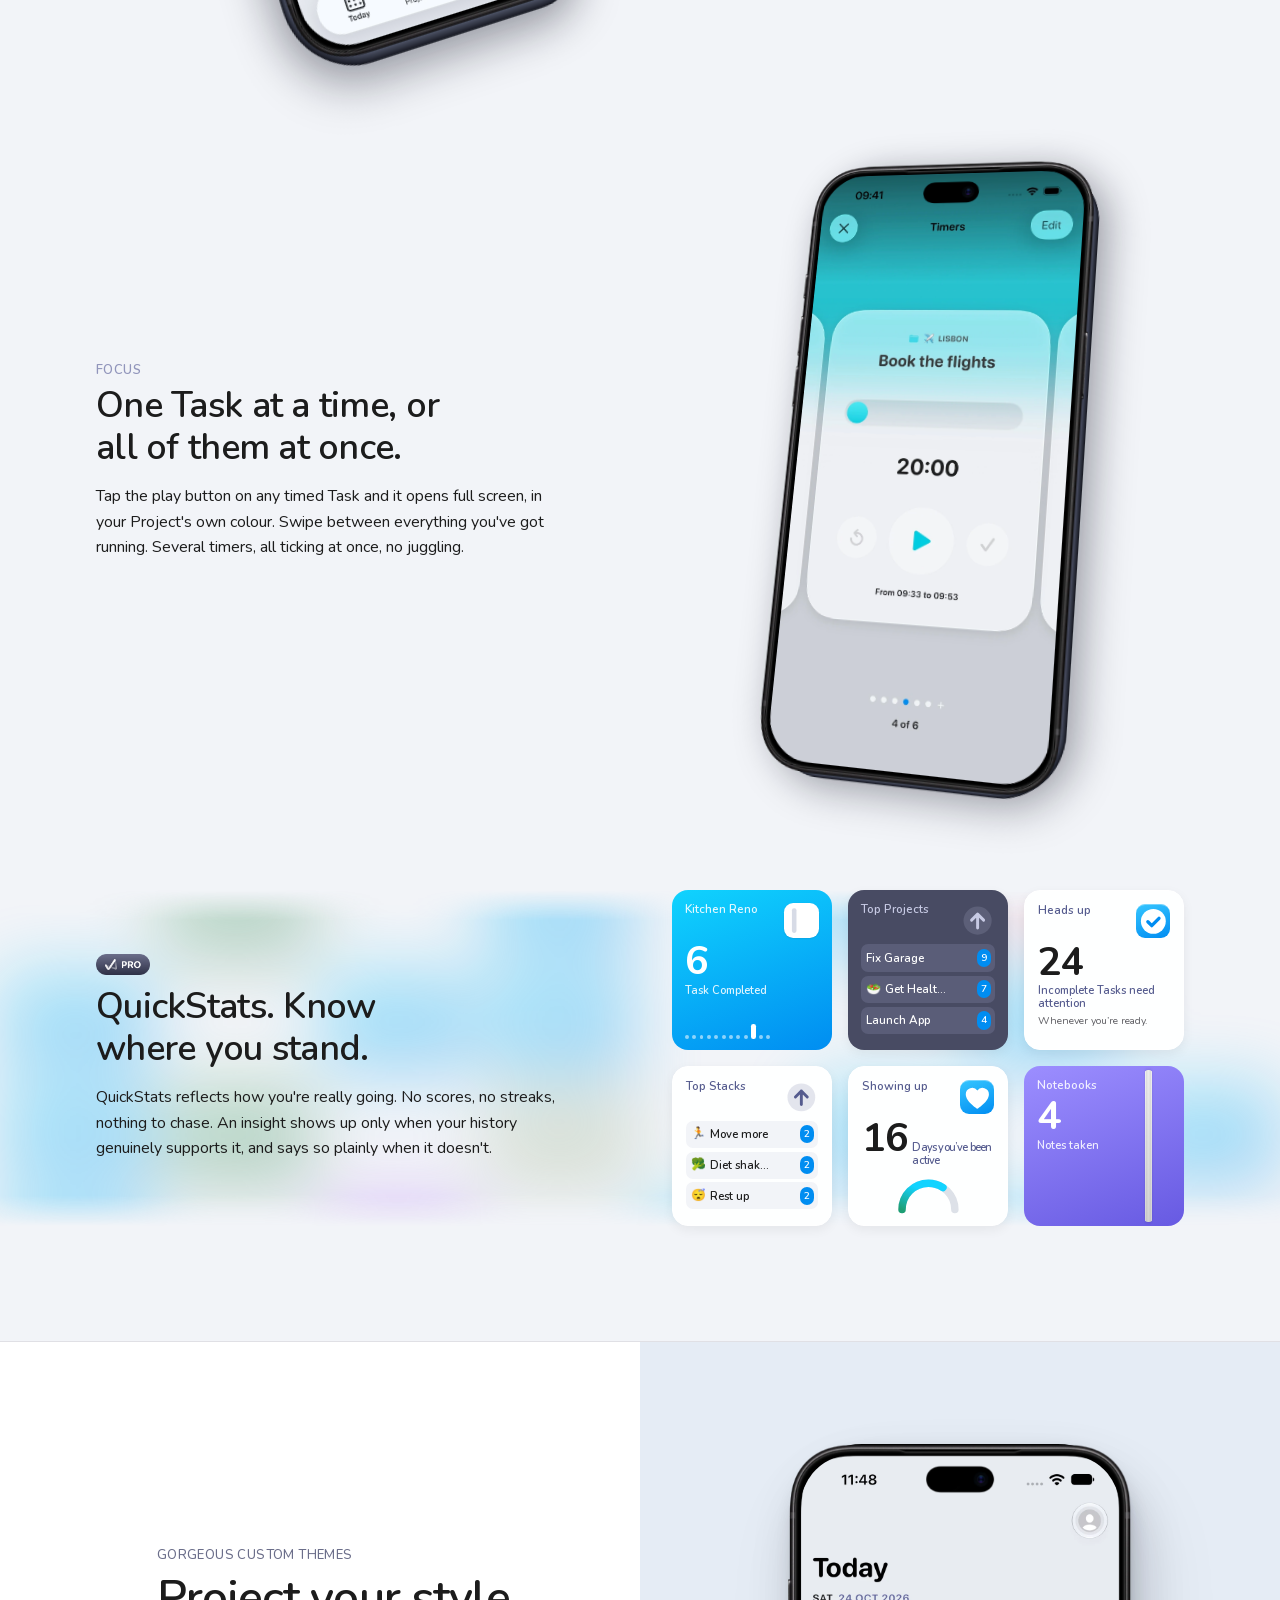
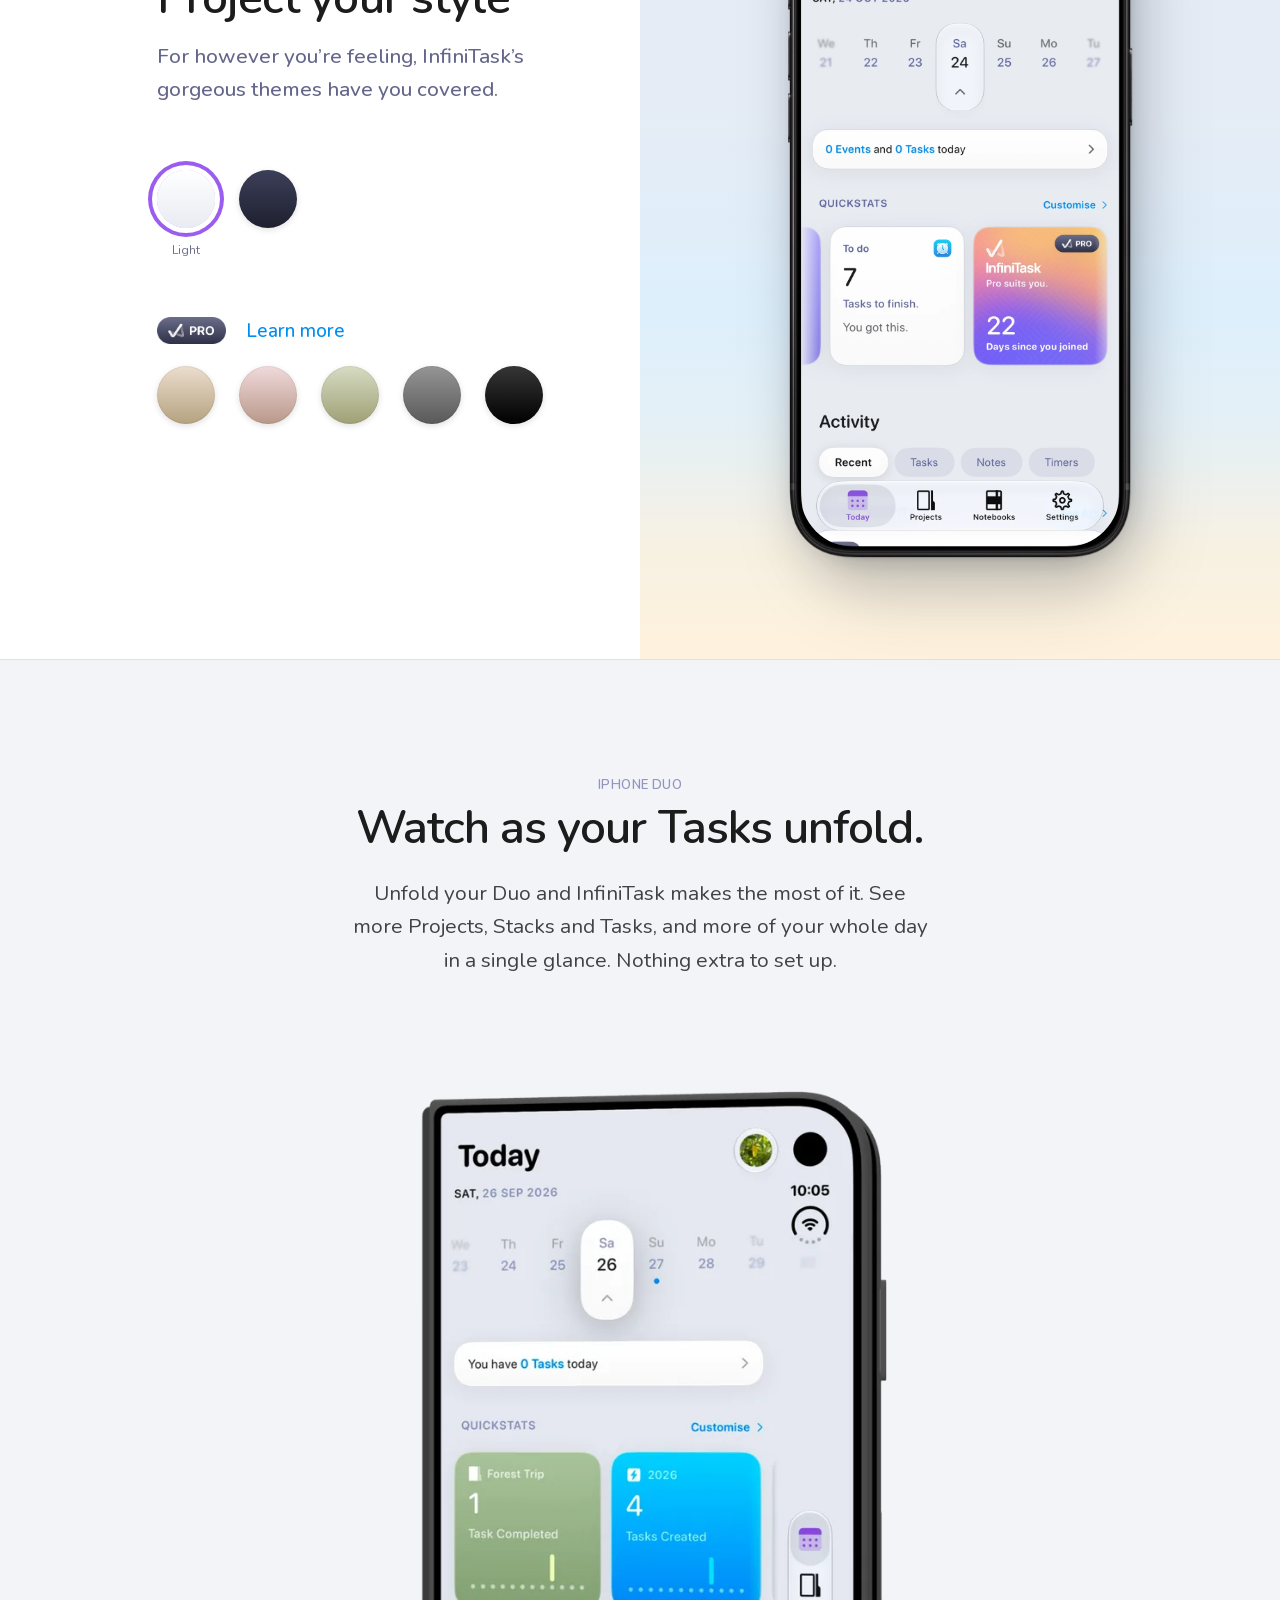
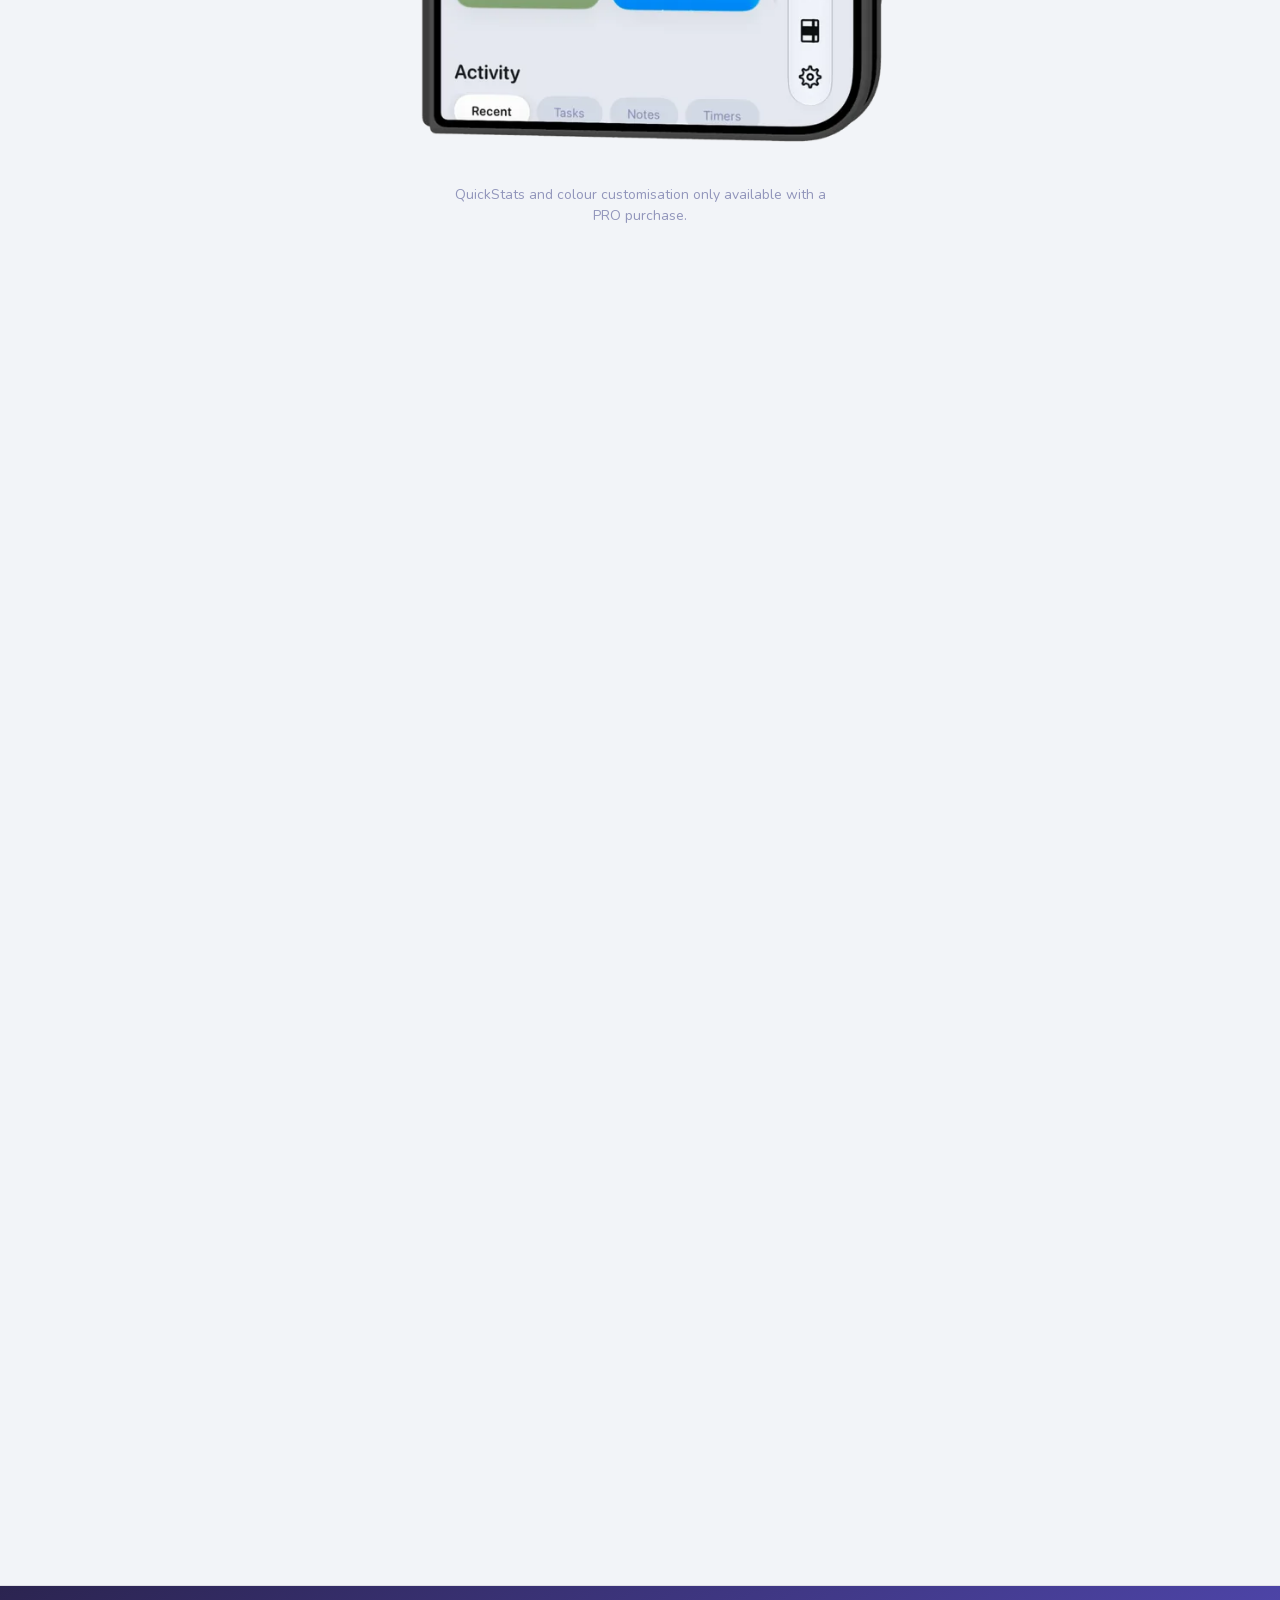
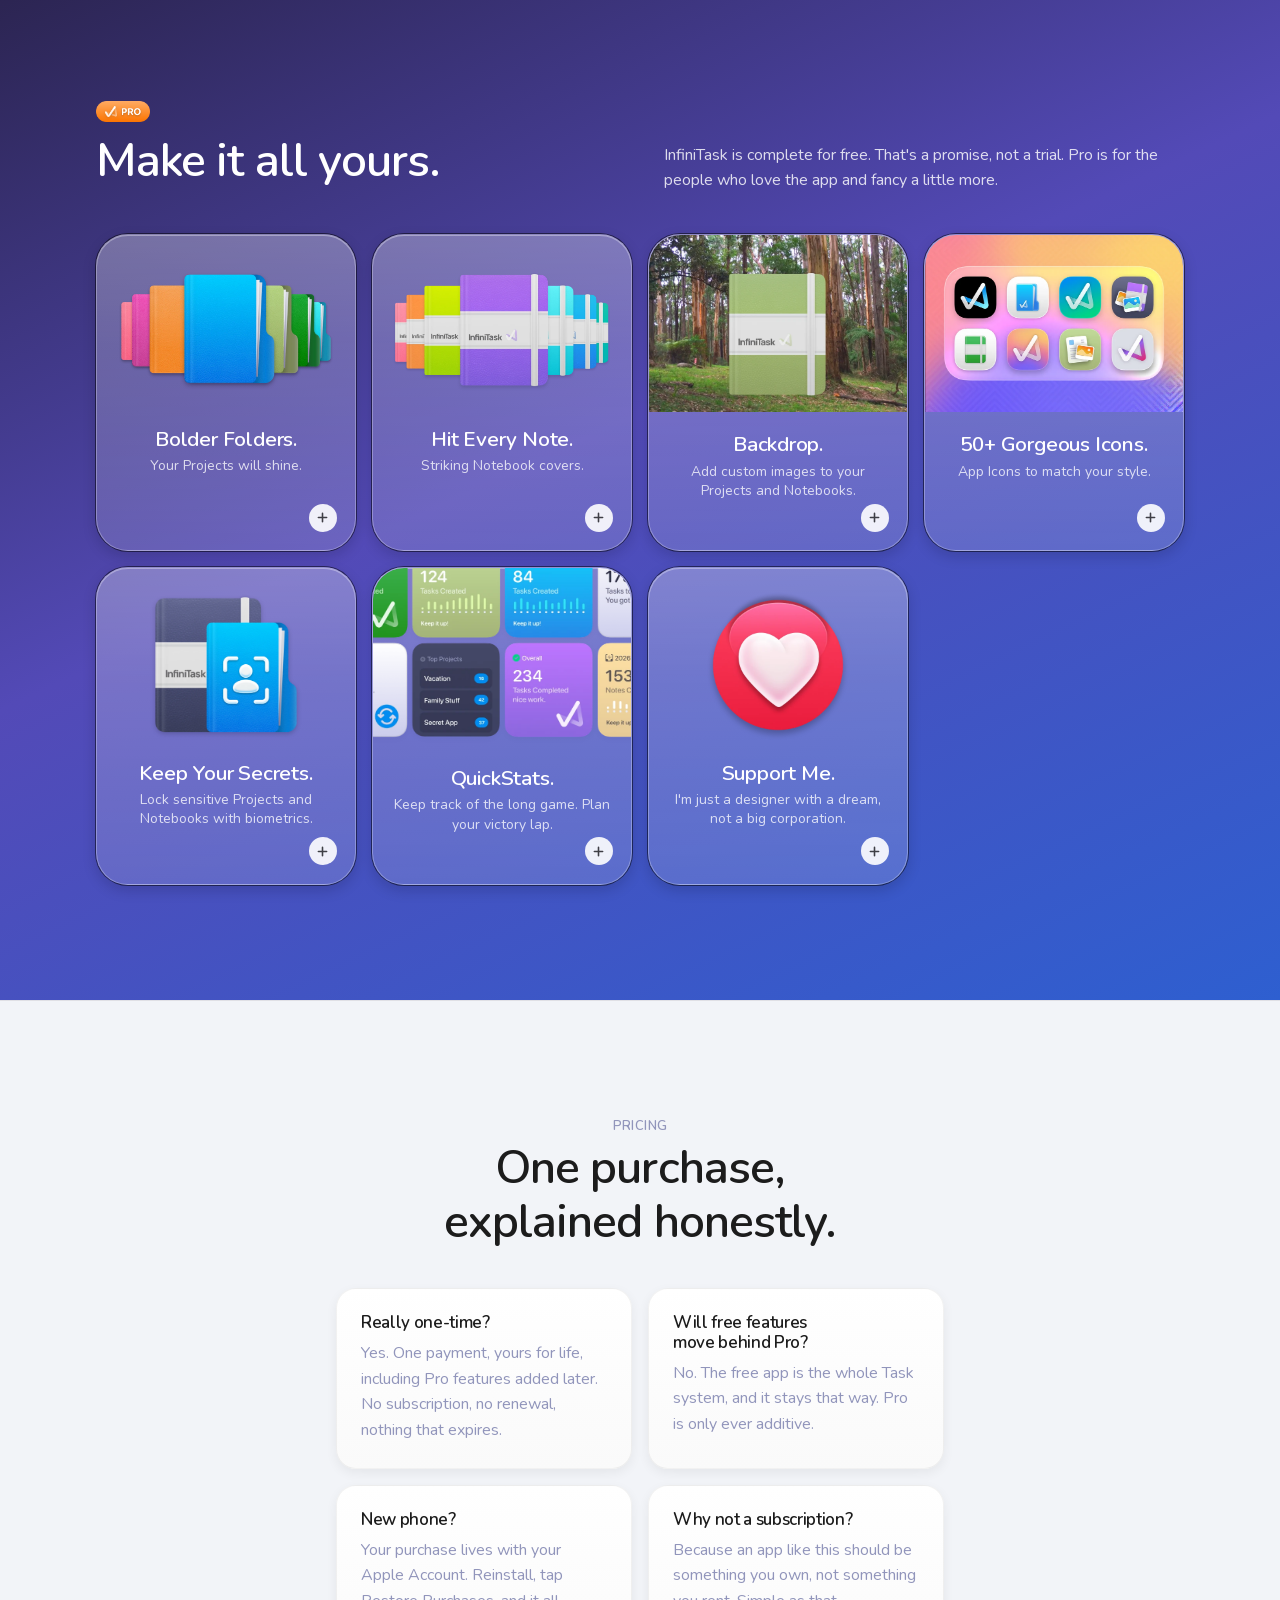
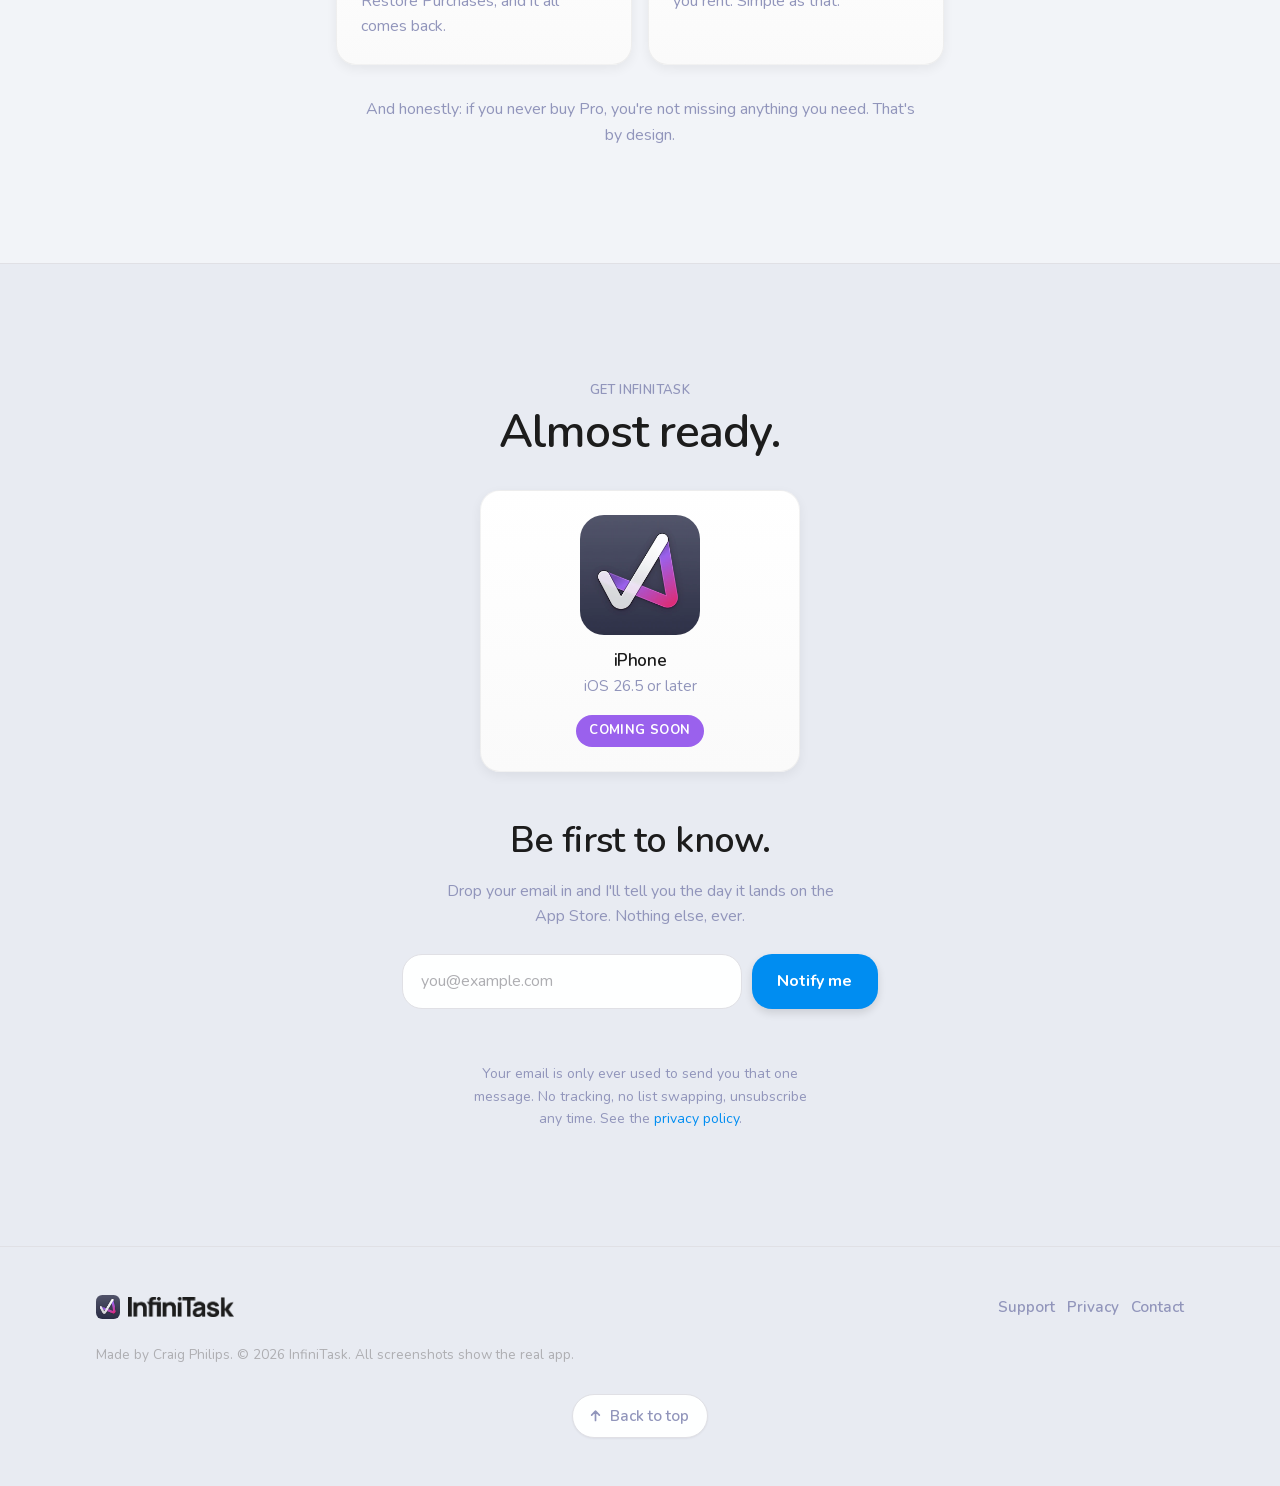
==== commit c5e23581: "Rebuild the start screen, QuickStats and themes; add Tags and Audio Note Two sessions' work on the m" ====
--- a/index.html
+++ b/index.html
@@ -18,7 +18,7 @@
 <meta property="og:image" content="img/icon/icon-512.png">
 <meta property="og:type" content="website">
 <script>document.documentElement.className += ' js';</script>
-<link rel="stylesheet" href="css/site.css?v=20261007205441">
+<link rel="stylesheet" href="css/site.css?v=20261024160011">
 </head>
 <body>
 
@@ -37,27 +37,63 @@
 
 <main>
 
-  <!-- ============================================ hero -->
+  <!-- The morphing app icon. Fixed, so it can live anywhere in the document;
+       JS places it over .brand-slot, which now sits in the band below rather
+       than in the first screen. -->
   <a class="brand" id="brand" href="#top" aria-label="InfiniTask, back to top">
     <img class="brand__mark" src="img/icon/app-icon.webp" alt="" width="460" height="460">
   </a>
 
-  <section class="hero" id="top" data-veil="#8760D3">
-    <div class="wrap hero__inner">
+  <!-- ============================================ start
+       The first screen, built to read like the app's own first screen: light,
+       quiet, one thing to look at. The blue is not painted on; it rises into
+       view as you scroll (see .start__blue), so the page opens clean and the
+       colour arrives on the way down into the band below. -->
+  <section class="start" id="top" data-veil="#E8EBF2">
+    <i class="start__blue" aria-hidden="true"></i>
+
+    <div class="wrap start__inner">
+      <div class="start__copy">
+        <img class="start__mark" src="img/icon/logo-colour.webp" alt="" width="180" height="180" loading="eager">
+        <h1 class="start__wordmark">InfiniTask</h1>
+        <p class="start__sub">Gorgeous task management for everyone</p>
+
+        <p class="start__actions">
+          <a class="start__store" href="#get">
+            <img src="img/badge/download-on-the-app-store.svg"
+                 alt="Download on the App Store" width="120" height="40">
+          </a>
+          <a class="start__more" href="#point">Learn more</a>
+        </p>
+
+        <p class="start__req">For iPhone, iPhone Duo and iPad. Requires iOS 26.5 or later.</p>
+      </div>
+
+      <!-- Three devices in a row, all standing on one baseline. The Duo is in
+           front because it is the one worth looking at; the iPad and iPhone
+           sit either side of it saying "and these too". -->
+      <div class="start__stage">
+        <div class="start__dev start__dev--pad">
+          <img src="img/shots/40-start-ipad.webp" alt="InfiniTask on iPad in the Moon Grey theme, showing the Home Renovation Project with its Tasks and recent attachments under a waterfall photo." width="1379" height="2000" loading="eager">
+        </div>
+        <div class="start__dev start__dev--duo">
+          <img src="img/shots/42-start-duo.webp" alt="InfiniTask on an opened iPhone Duo, showing Today with Activity on the left and QuickStats on the right." width="2000" height="1407" loading="eager">
+        </div>
+        <div class="start__dev start__dev--phone">
+          <img src="img/shots/41-start-iphone.webp" alt="InfiniTask on iPhone in the Moon Grey theme, showing the Blast Off Project and its two Tasks." width="920" height="2000" loading="eager">
+        </div>
+      </div>
+    </div>
+  </section>
+
+  <!-- ============================================ thesis -->
+  <section class="band band--bridge" id="point" data-veil="#6657DE">
+    <div class="wrap wrap--reading center reveal">
       <div class="brand-slot" aria-hidden="true"></div>
-      <span class="hero__wordmark">InfiniTask</span>
-      <h1>Gorgeous task management for everyone.</h1>
-      <p class="hero__lede">Most task apps make you choose between beautiful and simple. InfiniTask doesn't. Every detail's been considered, every interaction smoothed &mdash; so all you have to do is open it and go.</p>
-
-      <a class="cta" href="#get">
-        <svg class="cta__apple" viewBox="0 0 16 20" aria-hidden="true" focusable="false">
-          <path fill="currentColor" d="M13.29 10.62c.02-2.02 1.65-2.99 1.72-3.04-0.94-1.37-2.4-1.56-2.92-1.58-1.24-.13-2.42.73-3.05.73-.63 0-1.6-.71-2.63-.69-1.35.02-2.6.79-3.29 2-1.4 2.44-.36 6.04 1.01 8.02.67.97 1.47 2.06 2.51 2.02 1.01-.04 1.39-.65 2.61-.65 1.22 0 1.56.65 2.63.63 1.09-.02 1.78-.99 2.44-1.96.77-1.12 1.09-2.21 1.11-2.27-.02-.01-2.13-.82-2.15-3.24zM11.3 4.6c.56-.68.94-1.62.83-2.56-.81.03-1.79.54-2.37 1.21-.52.6-.97 1.56-.85 2.48.9.07 1.83-.46 2.39-1.13z"/>
-        </svg>
-        <span>Coming soon to the App Store</span>
-        <svg class="cta__chev" viewBox="0 0 12 20" aria-hidden="true" focusable="false">
-          <path fill="none" stroke="currentColor" stroke-width="2.4" stroke-linecap="round" stroke-linejoin="round" d="M2 2l8 8-8 8"/>
-        </svg>
-      </a>
+      <p class="section-label">The whole point</p>
+      <h2>Meticulously crafted to let you just get things done.</h2>
+      <p class="lede">Most task apps make you choose between beautiful and simple. InfiniTask doesn't. Every detail's been considered, every interaction smoothed, so all you have to do is open it and go.</p>
+      <p class="lede">The whole core app is free. Properly free, not a demo. Pro is a few crafted extras for the people who fancy them, never a gate.</p>
 
       <ul class="pillars">
         <li class="pillar">
@@ -86,29 +122,6 @@
         </li>
       </ul>
     </div>
-
-    <div class="hero__showcase" id="showcase">
-      <div class="fan">
-        <div class="device fan__card fan__card--left">
-          <img src="img/shots/32-today-hero-dark.webp" alt="The Today screen in dark mode, with a date carousel, QuickStats tiles and an activity feed." width="760" height="1652" loading="eager">
-        </div>
-        <div class="device fan__card fan__card--right">
-          <img src="img/shots/31-notebook-reading-dark.webp" alt="A Notebook called Reading, with a photo backdrop behind its green cover and two Notes below." width="760" height="1652" loading="eager">
-        </div>
-        <div class="device fan__card fan__card--centre">
-          <img src="img/shots/30-projects-hero-dark.webp" alt="The Projects library in dark mode, showing a grid of coloured Project folders." width="760" height="1652" loading="eager">
-        </div>
-      </div>
-    </div>
-  </section>
-
-  <!-- ============================================ thesis -->
-  <section class="band band--bridge" data-veil="#3E77EB">
-    <div class="wrap wrap--reading center reveal">
-      <p class="section-label">The whole point</p>
-      <h2>Meticulously crafted to let you just get things done.</h2>
-      <p class="lede">The whole core app is free. Properly free, not a demo. Pro is a few crafted extras for the people who fancy them, never a gate.</p>
-    </div>
   </section>
 
   <!-- ============================================ features -->
@@ -140,11 +153,13 @@
               <li><button type="button" class="addthings__tile" data-thing="location"><img src="img/art/feat-location.webp" alt="" width="224" height="224" loading="lazy"><span>Location</span></button></li>
               <li><button type="button" class="addthings__tile" data-thing="website"><img src="img/art/feat-url.webp" alt="" width="224" height="224" loading="lazy"><span>Website</span></button></li>
               <li><button type="button" class="addthings__tile" data-thing="timeframe"><img src="img/art/feat-timeframe.webp" alt="" width="224" height="224" loading="lazy"><span>Timeframe</span></button></li>
+              <li><button type="button" class="addthings__tile" data-thing="tags"><img src="img/art/feat-tags.webp" alt="" width="224" height="224" loading="lazy"><span>Tags</span></button></li>
               <li><button type="button" class="addthings__tile" data-thing="reminder"><img src="img/art/feat-reminder.webp" alt="" width="224" height="224" loading="lazy"><span>Reminder</span></button></li>
               <li><button type="button" class="addthings__tile" data-thing="timer"><img src="img/art/feat-timer.webp" alt="" width="224" height="224" loading="lazy"><span>Timer</span></button></li>
               <li><button type="button" class="addthings__tile" data-thing="checklist"><img src="img/art/feat-checklist.webp" alt="" width="224" height="224" loading="lazy"><span>Checklist</span></button></li>
               <li><button type="button" class="addthings__tile" data-thing="linknote"><img src="img/art/feat-linknote.webp" alt="" width="224" height="224" loading="lazy"><span>Link Note</span></button></li>
               <li><button type="button" class="addthings__tile" data-thing="importance"><img src="img/art/feat-importance.webp" alt="" width="224" height="224" loading="lazy"><span>Importance</span></button></li>
+              <li><button type="button" class="addthings__tile" data-thing="audionote"><img src="img/art/feat-audionote.webp" alt="" width="224" height="224" loading="lazy"><span>Audio Note</span></button></li>
             </ul>
           </div>
         </div>
@@ -221,53 +236,52 @@
         </div>
       </div>
 
-      <div class="feature feature--flip reveal qs-feature">
+      <div class="feature reveal qs-feature">
         <div class="qs-fieldwrap" aria-hidden="true">
           <div class="qs-field"><i></i><i class="qf--forest"></i><i></i><i class="qf--blue"></i><i></i><i class="qf--blue"></i><i class="qf--blush"></i><i></i><i class="qf--blue"></i><i></i><i class="qf--blue"></i><i class="qf--blue"></i><i></i><i></i><i class="qf--blue"></i><i></i><i class="qf--blue"></i><i class="qf--forest"></i><i></i><i class="qf--sage"></i><i></i><i class="qf--blue"></i><i></i><i class="qf--blue"></i><i class="qf--blue"></i><i></i><i class="qf--purple"></i><i></i><i class="qf--blue"></i><i></i><i class="qf--blue"></i><i></i><i class="qf--blue"></i><i class="qf--pink"></i><i></i><i class="qf--forest"></i><i></i><i class="qf--blue"></i><i class="qf--teal"></i><i></i><i class="qf--sage"></i><i></i><i class="qf--blue"></i><i></i><i class="qf--blue"></i><i class="qf--blue"></i><i></i><i class="qf--pink"></i><i></i><i class="qf--blue"></i><i></i><i class="qf--blue"></i><i></i><i class="qf--blue"></i><i class="qf--pink"></i><i></i><i class="qf--forest"></i><i></i><i class="qf--blue"></i><i></i><i class="qf--blue"></i><i class="qf--purple"></i><i></i><i class="qf--blush"></i><i></i></div>
         </div>
         <div class="feature__text">
           <p class="section-label section-label--pro"><img src="img/icon/pro-badge.webp" alt="Pro feature" width="61" height="24" loading="lazy"></p>
-          <h3>Know where things actually stand.</h3>
+          <h3>QuickStats. Know where you stand.</h3>
           <p>QuickStats reflects how you're really going. No scores, no streaks, nothing to chase. An insight shows up only when your history genuinely supports it, and says so plainly when it doesn't.</p>
         </div>
         <div class="feature__art">
         <div class="qs-grid" aria-hidden="true">
           <div class="qs qs--blue">
-            <span class="qs__top"><span class="qs__label">Tasks Created</span></span>
-            <span class="qs__val">19</span>
-            <span class="qs__sub">This month</span>
-            <span class="qs__spark"><i></i><i></i><i></i><i></i><i></i><i></i><i></i><i></i><i></i><i></i><b></b><b class="is-tall"></b></span>
+            <span class="qs__top"><span class="qs__label">Kitchen Reno</span><span class="qs__icon qs__icon--plain"><svg viewBox="0 0 24 24" aria-hidden="true"><rect x="5.4" y="3.6" width="13.2" height="16.8" rx="2.6" fill="#fff"/><rect x="5.4" y="3.6" width="3.1" height="16.8" rx="1.4" fill="#D7DBE6"/></svg></span></span>
+            <span class="qs__val">6</span>
+            <span class="qs__sub">Task Completed</span>
+            <span class="qs__spark"><i></i><i></i><i></i><i></i><i></i><i></i><i></i><i></i><i></i><b></b><i></i><i></i></span>
+          </div>
+
+          <div class="qs qs--dark">
+            <span class="qs__top"><span class="qs__label">Top Projects</span><span class="qs__icon qs__icon--ghost"><svg viewBox="0 0 24 24" aria-hidden="true"><circle cx="12" cy="12" r="9.6" fill="currentColor" opacity=".16"/><path d="M12 17V7.6M7.9 11.7 12 7.6l4.1 4.1" fill="none" stroke="currentColor" stroke-width="2" stroke-linecap="round" stroke-linejoin="round"/></svg></span></span>
+            <span class="qs__rows"><span class="qs__row"><span class="qs__row-name">Fix Garage</span><span class="qs__row-n">9</span></span><span class="qs__row"><span class="qs__row-emoji">🥗</span><span class="qs__row-name">Get Healt&hellip;</span><span class="qs__row-n">7</span></span><span class="qs__row"><span class="qs__row-name">Launch App</span><span class="qs__row-n">4</span></span></span>
           </div>
 
           <div class="qs qs--flat">
-            <span class="qs__top"><span class="qs__label">Top Stacks</span><span class="qs__icon qs__icon--grey"><svg viewBox="0 0 16 16" aria-hidden="true"><path d="M8 12.4V4.2M4.6 7.6 8 4.2l3.4 3.4" fill="none" stroke="currentColor" stroke-width="1.7" stroke-linecap="round" stroke-linejoin="round"/></svg></span></span>
-            <span class="qs__rows"><span class="qs__row"><span class="qs__row-emoji">🏃</span><span class="qs__row-name">Move more</span><span class="qs__row-n">2</span></span><span class="qs__row"><span class="qs__row-emoji">🥦</span><span class="qs__row-name">Diet shakeup</span><span class="qs__row-n">2</span></span><span class="qs__row"><span class="qs__row-emoji">😴</span><span class="qs__row-name">Rest up</span><span class="qs__row-n">2</span></span></span>
+            <span class="qs__top"><span class="qs__label">Heads up</span><span class="qs__icon qs__icon--blue"><svg viewBox="0 0 24 24" aria-hidden="true"><circle cx="12" cy="12" r="8.6" fill="#fff"/><path d="M8.2 12.3l2.7 2.7 5-5.1" fill="none" stroke="#008DF2" stroke-width="2.3" stroke-linecap="round" stroke-linejoin="round"/></svg></span></span>
+            <span class="qs__val">24</span>
+            <span class="qs__sub">Incomplete Tasks need attention</span>
+            <span class="qs__note">Whenever you&rsquo;re ready.</span>
           </div>
 
           <div class="qs qs--flat">
-            <span class="qs__top"><span class="qs__label">Showing up</span><span class="qs__icon qs__icon--blue"><svg viewBox="0 0 16 16" aria-hidden="true"><path d="M8 13.5S2.2 10 2.2 6.3A3.1 3.1 0 0 1 8 4.6a3.1 3.1 0 0 1 5.8 1.7C13.8 10 8 13.5 8 13.5z" fill="currentColor"/></svg></span></span>
-            <span class="qs__val qs__val--inline">7 <em>Days you&rsquo;ve been active</em></span>
-            <svg class="qs__gauge" viewBox="0 0 64 36" aria-hidden="true"><defs><linearGradient id="qsg" x1="0" y1="1" x2="1" y2="0"><stop offset="0" stop-color="#1D9E75"/><stop offset="1" stop-color="#10D3FE"/></linearGradient></defs><path d="M6 32a26 26 0 0 1 52 0" fill="none" stroke="var(--divider)" stroke-width="7" stroke-linecap="round"/><path d="M6 32a26 26 0 0 1 52 0" fill="none" stroke="url(#qsg)" stroke-width="7" stroke-linecap="round" stroke-dasharray="81.7" stroke-dashoffset="24.5"/></svg>
-          </div>
-
-          <div class="qs qs--blurple">
+            <span class="qs__top"><span class="qs__label">Top Stacks</span><span class="qs__icon qs__icon--ghost"><svg viewBox="0 0 24 24" aria-hidden="true"><circle cx="12" cy="12" r="9.6" fill="currentColor" opacity=".16"/><path d="M12 17V7.6M7.9 11.7 12 7.6l4.1 4.1" fill="none" stroke="currentColor" stroke-width="2" stroke-linecap="round" stroke-linejoin="round"/></svg></span></span>
+            <span class="qs__rows"><span class="qs__row"><span class="qs__row-emoji">🏃</span><span class="qs__row-name">Move more</span><span class="qs__row-n">2</span></span><span class="qs__row"><span class="qs__row-emoji">🥦</span><span class="qs__row-name">Diet shak&hellip;</span><span class="qs__row-n">2</span></span><span class="qs__row"><span class="qs__row-emoji">😴</span><span class="qs__row-name">Rest up</span><span class="qs__row-n">2</span></span></span>
+          </div>
+
+          <div class="qs qs--flat">
+            <span class="qs__top"><span class="qs__label">Showing up</span><span class="qs__icon qs__icon--blue"><svg viewBox="0 0 24 24" aria-hidden="true"><path d="M12 20s-8-4.9-8-10.1A4.4 4.4 0 0 1 12 7.3a4.4 4.4 0 0 1 8 2.6C20 15.1 12 20 12 20z" fill="currentColor"/></svg></span></span>
+            <span class="qs__val qs__val--inline">16 <em>Days you&rsquo;ve been active</em></span>
+            <span class="qs__gauge"><svg viewBox="0 0 120 70" aria-hidden="true"><defs><linearGradient id="qsg" x1="0" y1="1" x2="1" y2="0"><stop offset="0" stop-color="#1D9F75"/><stop offset=".55" stop-color="#12D3FF"/><stop offset="1" stop-color="#12D3FF"/></linearGradient></defs><path d="M14 62a46 46 0 0 1 92 0" fill="none" stroke="#DDE1E8" stroke-width="13" stroke-linecap="round"/><path d="M14 62a46 46 0 0 1 92 0" fill="none" stroke="url(#qsg)" stroke-width="13" stroke-linecap="round" stroke-dasharray="144.5" stroke-dashoffset="46"/></svg></span>
+          </div>
+
+          <div class="qs qs--blurple qs--notebook">
             <span class="qs__top"><span class="qs__label">Notebooks</span></span>
             <span class="qs__val">4</span>
             <span class="qs__sub">Notes taken</span>
           </div>
-
-          <div class="qs qs--purple">
-            <span class="qs__top"><span class="qs__label">Overall</span><span class="qs__icon qs__icon--onlight"><svg viewBox="0 0 16 16" aria-hidden="true"><path d="M3.8 8.4l2.7 2.7 5.7-5.7" fill="none" stroke="currentColor" stroke-width="2.1" stroke-linecap="round" stroke-linejoin="round"/></svg></span></span>
-            <span class="qs__val">1</span>
-            <span class="qs__sub">Task Completed</span>
-            <span class="qs__note">Nice work.</span>
-          </div>
-
-          <div class="qs qs--flat">
-            <span class="qs__top"><span class="qs__label">To do</span><span class="qs__icon qs__icon--blue"><svg viewBox="0 0 16 16" aria-hidden="true"><circle cx="8" cy="8" r="5.6" fill="none" stroke="currentColor" stroke-width="1.6"/><path d="M8 4.9V8l2.2 1.4" fill="none" stroke="currentColor" stroke-width="1.6" stroke-linecap="round" stroke-linejoin="round"/></svg></span></span>
-            <span class="qs__val">18</span>
-            <span class="qs__sub">Tasks waiting</span>
-          </div>
         </div>
         </div>
       </div>
@@ -276,23 +290,46 @@
   </section>
 
   <!-- ============================================ day or night -->
-  <section class="band daynight-band" data-mode="light">
-    <div class="wrap wrap--wide center reveal">
-      <p class="section-label">Light, dark and black</p>
-      <h2>Looks great, day or night.</h2>
-      <p class="lede" style="max-width:46ch;margin-inline:auto;">Light, dark, whatever your phone's doing, it follows along. Or pick a mood and stay there.</p>
-
-      <div class="seg" role="group" aria-label="Preview appearance">
-        <button type="button" class="seg__btn" data-mode="light" aria-pressed="false">Light</button>
-        <button type="button" class="seg__btn" data-mode="dark" aria-pressed="false">Dark</button>
-        <button type="button" class="seg__btn" data-mode="black" aria-pressed="false">Black</button>
-      </div>
-
+  <section class="daynight-band" id="themes" data-mode="light">
+    <div class="daynight-band__copy reveal">
+      <p class="section-label">Gorgeous custom themes</p>
+      <h2>Project your style</h2>
+      <p class="lede">For however you’re feeling, InfiniTask’s gorgeous themes have you covered.</p>
+
+      <!-- Swatch fills are AppTheme.swatchGradient in Theme.swift, same order as
+           the app's Appearance screen: Light and Dark free, then the Pro row. -->
+      <div class="themes" role="radiogroup" aria-label="Preview a theme">
+        <div class="themes__row">
+          <button type="button" class="swatch swatch--light" data-mode="light" role="radio" aria-checked="false" aria-label="Light" title="Light"></button>
+          <button type="button" class="swatch swatch--dark" data-mode="dark" role="radio" aria-checked="false" aria-label="Dark" title="Dark"></button>
+        </div>
+        <p class="themes__pro">
+          <img src="img/icon/pro-badge.webp" alt="Pro" width="61" height="24" loading="lazy">
+          <a href="#pro">Learn more</a>
+        </p>
+        <div class="themes__row themes__row--pro">
+          <button type="button" class="swatch swatch--taupe" data-mode="taupe" role="radio" aria-checked="false" aria-label="Taupe" title="Taupe"></button>
+          <button type="button" class="swatch swatch--rose" data-mode="rose" role="radio" aria-checked="false" aria-label="Rose" title="Rose"></button>
+          <button type="button" class="swatch swatch--matcha" data-mode="matcha" role="radio" aria-checked="false" aria-label="Matcha" title="Matcha"></button>
+          <button type="button" class="swatch swatch--grey" data-mode="grey" role="radio" aria-checked="false" aria-label="Moon Grey" title="Moon Grey"></button>
+          <button type="button" class="swatch swatch--black" data-mode="black" role="radio" aria-checked="false" aria-label="Pure Black" title="Pure Black"></button>
+        </div>
+      </div>
+    </div>
+
+    <div class="daynight-band__sky">
       <div class="device device--lg daynight">
         <div class="daynight__stack">
-          <img class="daynight__shot is-active" data-mode="light" src="img/shots/daynight-light.webp" alt="The InfiniTask Today screen in the Light theme." width="860" height="1870" loading="lazy">
-          <img class="daynight__shot" data-mode="dark" src="img/shots/daynight-dark.webp" alt="The same Today screen in the Dark theme." width="860" height="1870" loading="lazy">
-          <img class="daynight__shot" data-mode="black" src="img/shots/daynight-black.webp" alt="The same Today screen in the Black theme, on pure black." width="860" height="1870" loading="lazy">
+          <!-- All seven are one Today screen (2026-10-24): the five Pro themes are
+               Craig's own captures, Light and Dark were taken to match from the
+               same simulator, so switching changes only the theme. -->
+          <img class="daynight__shot is-active" data-mode="light" src="img/shots/theme-light.webp" alt="The InfiniTask Today screen in the Light theme, with QuickStats showing 7 Tasks to finish and the Pro tile." width="920" height="2000" loading="lazy">
+          <img class="daynight__shot" data-mode="dark" src="img/shots/theme-dark.webp" alt="The same Today screen in the Dark theme." width="920" height="2000" loading="lazy">
+          <img class="daynight__shot" data-mode="taupe" src="img/shots/theme-taupe.webp" alt="The same Today screen in the Taupe theme." width="920" height="2000" loading="lazy">
+          <img class="daynight__shot" data-mode="rose" src="img/shots/theme-rose.webp" alt="The same Today screen in the Rose theme." width="920" height="2000" loading="lazy">
+          <img class="daynight__shot" data-mode="matcha" src="img/shots/theme-matcha.webp" alt="The same Today screen in the Matcha theme." width="920" height="2000" loading="lazy">
+          <img class="daynight__shot" data-mode="grey" src="img/shots/theme-grey.webp" alt="The same Today screen in the Moon Grey theme." width="920" height="2000" loading="lazy">
+          <img class="daynight__shot" data-mode="black" src="img/shots/theme-black.webp" alt="The same Today screen in the Pure Black theme." width="920" height="2000" loading="lazy">
         </div>
       </div>
     </div>
@@ -456,11 +493,13 @@
         <button class="at__tab" role="tab" id="at-tab-location" aria-controls="at-panel-location" aria-selected="false" tabindex="-1" data-key="location"><img src="img/art/feat-location.webp" alt="" width="224" height="224" loading="lazy"><span>Location</span></button>
         <button class="at__tab" role="tab" id="at-tab-website" aria-controls="at-panel-website" aria-selected="false" tabindex="-1" data-key="website"><img src="img/art/feat-url.webp" alt="" width="224" height="224" loading="lazy"><span>Website</span></button>
         <button class="at__tab" role="tab" id="at-tab-timeframe" aria-controls="at-panel-timeframe" aria-selected="false" tabindex="-1" data-key="timeframe"><img src="img/art/feat-timeframe.webp" alt="" width="224" height="224" loading="lazy"><span>Timeframe</span></button>
+        <button class="at__tab" role="tab" id="at-tab-tags" aria-controls="at-panel-tags" aria-selected="false" tabindex="-1" data-key="tags"><img src="img/art/feat-tags.webp" alt="" width="224" height="224" loading="lazy"><span>Tags</span></button>
         <button class="at__tab" role="tab" id="at-tab-reminder" aria-controls="at-panel-reminder" aria-selected="false" tabindex="-1" data-key="reminder"><img src="img/art/feat-reminder.webp" alt="" width="224" height="224" loading="lazy"><span>Reminder</span></button>
         <button class="at__tab" role="tab" id="at-tab-timer" aria-controls="at-panel-timer" aria-selected="false" tabindex="-1" data-key="timer"><img src="img/art/feat-timer.webp" alt="" width="224" height="224" loading="lazy"><span>Timer</span></button>
         <button class="at__tab" role="tab" id="at-tab-checklist" aria-controls="at-panel-checklist" aria-selected="false" tabindex="-1" data-key="checklist"><img src="img/art/feat-checklist.webp" alt="" width="224" height="224" loading="lazy"><span>Checklist</span></button>
         <button class="at__tab" role="tab" id="at-tab-linknote" aria-controls="at-panel-linknote" aria-selected="false" tabindex="-1" data-key="linknote"><img src="img/art/feat-linknote.webp" alt="" width="224" height="224" loading="lazy"><span>Link Note</span></button>
         <button class="at__tab" role="tab" id="at-tab-importance" aria-controls="at-panel-importance" aria-selected="false" tabindex="-1" data-key="importance"><img src="img/art/feat-importance.webp" alt="" width="224" height="224" loading="lazy"><span>Importance</span></button>
+        <button class="at__tab" role="tab" id="at-tab-audionote" aria-controls="at-panel-audionote" aria-selected="false" tabindex="-1" data-key="audionote"><img src="img/art/feat-audionote.webp" alt="" width="224" height="224" loading="lazy"><span>Audio Note</span></button>
     </div>
     <div class="at__pane">
         <div class="at__panel" role="tabpanel" id="at-panel-due" aria-labelledby="at-tab-due">
@@ -508,6 +547,15 @@
           <p>Some work is a stretch rather than a deadline. Give a Task a start and an end and it reads as a run of days, not one date you are already behind on.</p>
           <p>Useful for the things that are genuinely in progress rather than simply late.</p>
         </div>
+        <div class="at__panel" role="tabpanel" id="at-panel-tags" aria-labelledby="at-tab-tags" hidden>
+          <h3 class="at__title">Tags</h3>
+          <div class="fp">
+            <div class="fp__head"><img src="img/art/feat-tags.webp" alt="" width="224" height="224" loading="lazy"><span class="fp__name">TAGS</span></div>
+            <div class="fp__body"><div class="fp__tags"><span class="fp__tag"><img src="img/icon/tag-glyph.png" alt="" width="60" height="60" loading="lazy">Add</span><span class="fp__tag"><img src="img/icon/tag-glyph.png" alt="" width="60" height="60" loading="lazy">As</span><span class="fp__tag"><img src="img/icon/tag-glyph.png" alt="" width="60" height="60" loading="lazy">Many</span><span class="fp__tag"><img src="img/icon/tag-glyph.png" alt="" width="60" height="60" loading="lazy">Tags</span><span class="fp__tag"><img src="img/icon/tag-glyph.png" alt="" width="60" height="60" loading="lazy">As</span><span class="fp__tag"><img src="img/icon/tag-glyph.png" alt="" width="60" height="60" loading="lazy">You</span><span class="fp__tag"><img src="img/icon/tag-glyph.png" alt="" width="60" height="60" loading="lazy">Feel</span></div></div>
+          </div>
+          <p>Tag once, find anywhere. One set of Tags runs across your Tasks and Notes, so searching for a Tag rounds up everything that carries it.</p>
+          <p>Add as many as you like. Each one takes the colour of its Project or Notebook, so it always looks like it belongs.</p>
+        </div>
         <div class="at__panel" role="tabpanel" id="at-panel-reminder" aria-labelledby="at-tab-reminder" hidden>
           <h3 class="at__title">Reminder</h3>
           <div class="fp">
@@ -552,6 +600,15 @@
           </div>
           <p>Low, Medium or High, each with a colour of its own. The Tasks that matter look like they matter, from across the screen, without opening anything.</p>
           <p>Leave it off entirely and the Task carries no flag at all.</p>
+        </div>
+        <div class="at__panel" role="tabpanel" id="at-panel-audionote" aria-labelledby="at-tab-audionote" hidden>
+          <h3 class="at__title">Audio Note</h3>
+          <div class="fp">
+            <div class="fp__head"><img src="img/art/feat-audionote.webp" alt="" width="224" height="224" loading="lazy"><span class="fp__name">AUDIO NOTES</span><span class="fp__remove">Remove all</span></div>
+            <div class="fp__body"><div class="fp__row fp__row--file"><span class="fp__meta"><b>Shelf measurements</b><i>00:00:42 &bull; 24 Oct 2026 at 9:12 am</i></span><span class="fp__btn">View</span><span class="fp__minus">&minus;</span></div><div class="fp__row fp__row--file"><span class="fp__meta"><b>Notes from the builder</b><i>00:02:56 &bull; 22 Oct 2026 at 4:05 pm</i></span><span class="fp__btn">View</span><span class="fp__minus">&minus;</span></div><div class="fp__row fp__add"><span class="fp__plus">+</span>Add</div></div>
+          </div>
+          <p>Say it instead. Record an Audio Note on any Task or Note, give it a name, then play it back and scrub to the exact moment you need.</p>
+          <p>Recordings stay in the app on your device, and the microphone is only on while you&rsquo;re recording.</p>
         </div>
     </div>
   </div>
@@ -644,6 +701,6 @@
   </div>
 </dialog>
 
-<script src="js/site.js?v=20261007205441"></script>
+<script src="js/site.js?v=20261024160011"></script>
 </body>
 </html>
--- a/css/site.css
+++ b/css/site.css
@@ -30,6 +30,11 @@
   --text-2: #9195BB;
   --text-3: #AEAEB2;
   --section-header: #6B6E8A;
+  /* QuickStats tile ink, sampled from the app: the labels and sub-copy
+     are a distinctly indigo grey, not the neutral --section-header. */
+  --qs-ink: #555B8E;
+  --qs-mute: #5F5F64;
+  --qs-row: var(--card-bg-2);
   --card-grad-a: #FFFFFF;
   --card-grad-b: #FAFAFA;
   --card-stroke: rgba(0, 0, 0, .05);
@@ -104,6 +109,8 @@
     --text-1: #F0F0F5;
     --text-2: #9195BB;
     --text-3: #6B6D88;
+  --qs-ink: #A7ABD4;
+  --qs-mute: #9093A8;
     --section-header: #8487A8;
     --card-grad-a: #3C3F58;
     --card-grad-b: #292B40;
@@ -138,6 +145,8 @@
   --text-1: #F0F0F5;
   --text-2: #9195BB;
   --text-3: #6B6D88;
+  --qs-ink: #A7ABD4;
+  --qs-mute: #9093A8;
   --section-header: #8487A8;
   --card-grad-a: #3C3F58;
   --card-grad-b: #292B40;
@@ -237,19 +246,29 @@
      The hold is a bigger FRACTION of a shorter band, which is why it went from
      38% to 44%: 260px of overhang is 39% of this band against 30% of the old
      one. */
+  /* The 44% flat hold that used to be here is gone with the hero it was built
+     for: the old showcase overhung into this band and the hold kept the seam
+     from stepping. The start screen keeps its devices inside itself, so this
+     band can start on colour straight away.
+     The start screen now rises into purple (Craig, 2026-10-24), so this band
+     opens on that same purple and holds it for the whole of the copy: the
+     page reads light, then purple, then out to the Capture sky at the foot.
+     Both ends are still taken from the neighbours rather than typed, so
+     neither seam can drift. */
   background: linear-gradient(to bottom,
-    #6858E6 0%,                 /* the hero's last gradient stop, exactly */
-    #6858E6 44%,                /* still behind the overhang at its deepest */
-    /* Anchored to the bottom, not to a percentage of the band. The copy always
-       ends well clear of the band's foot (the padding floor is 104px), and the
-       blue always starts 64px above it, so the copy clears the fast part of
-       the ramp by at least 24px at EVERY size. A percentage cannot promise
-       that: it drifts with the band's height, and on a short band it put the
-       lede at 4.38:1, under AA. */
-    #4F6AE9 calc(100% - 64px),
+    #6657DE 0%,                 /* the start screen's last colour, exactly */
+    #6657DE 72%,                /* and held there for the whole of the copy */
+    /* Anchored to the bottom, not to a percentage: the copy always ends clear
+       of the foot, and a percentage drifts with the band's height. That is
+       what put the lede at 4.38:1 on a short band once before. */
+    #4F6AE9 calc(100% - 72px),
     var(--sky-blue) 100%);      /* the Capture sky's first stop, exactly */
   color: #fff;
 }
+/* The morphing icon starts here now rather than in the hero, so the slot needs
+   air under it before the label. */
+.band--bridge .brand-slot { margin-bottom: clamp(1rem, 2.5vw, 1.6rem); }
+.band--bridge .pillars { margin-top: clamp(2.5rem, 5vw, 3.5rem); }
 .band--bridge h2,
 .band--bridge .lede { color: #fff; opacity: 1; }
 /* Full white, not the usual dimmed label: at 13px it needs the whole 4.5:1
@@ -623,6 +642,186 @@
   box-shadow: inset 0 0 0 1px rgba(255, 255, 255, .35);
 }
 
+/* -------------------------------------------------- start screen
+   The first thing anyone sees, built to feel like the app's own first screen:
+   light, quiet, one thing to look at. Everything that used to shout here (the
+   positioning paragraph, the four pillars) moved down into the band below,
+   which is where Learn more lands. */
+.start {
+  position: relative;
+  isolation: isolate;
+  /* A screenful, like the app's own first screen, and it keeps the seam with
+     the band below off the fold so the blue has somewhere to arrive from. */
+  min-height: 100svh;
+  display: grid; align-content: center;
+  background: var(--app-bg);
+  padding-top: calc(var(--nav-h) + clamp(.5rem, 3vw, 2rem));
+  padding-bottom: clamp(3rem, 8vw, 6rem);
+  /* clip, not hidden: hidden on one axis forces the other to auto, and the
+     devices lean past the grid edge on a narrow window. */
+  overflow-x: clip;
+  overflow-y: visible;
+}
+
+/* The blue is a layer rather than a background, so its opacity can be driven
+   from scroll: the page opens on the flat app ground and the colour rises into
+   view on the way down. By the time the seam with the band below is anywhere
+   near the viewport the ramp is finished, so the two meet on the same value. */
+.start__blue {
+  position: absolute; inset: 0; z-index: -1;
+  /* What moves is how far UP the blue reaches, not the whole layer's opacity.
+     Fading a flat layer in from zero leaves the section's last pixel light
+     while the band below is already #6657DE, and the seam steps the moment you
+     scroll one pixel. Anchoring the final stop at 100% means the two always
+     meet on the same value, whatever the reach happens to be. */
+  --reach: 15%;
+  /* Purple, Craig's #6657DE (2026-10-24); it used to rise into blue. The
+     class keeps its old name because site.js finds it by that. */
+  background: linear-gradient(to bottom,
+    rgba(102, 87, 222, 0)   calc(100% - var(--reach)),
+    rgba(102, 87, 222, .55) calc(100% - var(--reach) * .34),
+    #6657DE 100%);
+  pointer-events: none;
+}
+html:not(.js) .start__blue { --reach: 70%; }   /* no JS, no scroll ramp */
+
+.start__inner {
+  display: grid;
+  gap: clamp(2.25rem, 5vw, 3.5rem);
+  grid-template-columns: 1fr;
+  align-items: center;
+}
+@media (min-width: 900px) {
+  /* Wider than the page grid, and most of it goes to the devices. */
+  .start__inner {
+    max-width: 1320px;
+    grid-template-columns: minmax(290px, .55fr) 1.45fr;
+    gap: clamp(2rem, 4vw, 3.5rem);
+  }
+}
+
+.start__copy { text-align: center; }
+@media (min-width: 900px) { .start__copy { text-align: left; } }
+
+.start__mark {
+  display: block; width: clamp(68px, 8.5vw, 96px); height: auto;
+  margin: 0 auto clamp(.8rem, 1.6vw, 1.1rem);
+}
+.start__wordmark {
+  margin: 0 auto .45rem;
+  color: var(--text-1);
+  font-size: clamp(2.3rem, 6vw, 3.5rem); font-weight: 600;
+  letter-spacing: -.02em; line-height: 1;
+}
+/* Same masked wordmark the old hero used, but taking its colour from the text
+   token rather than a hardcoded white, so it inverts with the theme. */
+@supports ((-webkit-mask-image: url('')) or (mask-image: url(''))) {
+  .start__wordmark {
+    width: clamp(196px, 25vw, 240px);   /* 240 at full size, per Craig */
+    aspect-ratio: 900 / 170;
+    text-indent: -200vw; overflow: hidden; white-space: nowrap;
+    background-color: currentColor;
+    -webkit-mask: url('../img/logo/wordmark-white.png') no-repeat center / contain;
+            mask: url('../img/logo/wordmark-white.png') no-repeat center / contain;
+  }
+}
+.start__sub {
+  margin: 0 0 clamp(1.3rem, 2.6vw, 1.8rem);
+  color: var(--section-header);
+  font-size: clamp(1rem, 1.7vw, 1.15rem); font-weight: 500;
+}
+
+.start__actions {
+  display: flex; flex-wrap: wrap; align-items: center; justify-content: center;
+  gap: 1.15rem; margin: 0 0 1.05rem;
+}
+/* Inverts with the theme, which is also what Apple's own badge does: there is
+   a black one for light backgrounds and a white one for dark, and you pick per
+   background rather than shipping one of them everywhere. On the dark page the
+   black pill all but vanished into it. */
+/* Apple's own badge artwork, used as supplied. Their Marketing Resources and
+   Identity Guidelines govern it, so this rule deliberately does almost nothing:
+   no background, no border, no radius, no shadow, and nothing on hover or
+   active, because "don't modify, angle, or animate the badge" rules out the
+   lift every other button on this page has.
+   The black badge carries Apple's own #a6a6a6 border, which is what keeps it
+   legible on the dark theme, so one unmodified file serves both.
+   Height is above the 40px onscreen minimum, and .start__actions' 1.15rem gap
+   clears the required quarter-of-the-height of free space on every side. */
+.start__store {
+  display: inline-block;
+  line-height: 0;              /* no descender gap under the artwork */
+  border-radius: 8px;          /* focus ring only; the badge is not clipped */
+}
+.start__store img {
+  display: block;
+  width: auto; height: 46px;   /* minimum is 40px */
+}
+.start__store:hover { text-decoration: none; }
+.start__store:focus-visible { outline: 2px solid var(--blue); outline-offset: 4px; }
+
+.start__more { color: var(--blue); font-weight: 600; font-size: 1.02rem; }
+.start__more:hover { text-decoration: underline; }
+
+.start__req { margin: 0; color: var(--section-header); font-size: .78rem; line-height: 1.5; }
+
+@media (min-width: 900px) {
+  .start__mark, .start__wordmark { margin-inline: 0; }
+  .start__wordmark { -webkit-mask-position: left center; mask-position: left center; }
+  .start__actions { justify-content: flex-start; }
+}
+
+/* ---------------- the device cluster
+   Laid out from Craig's mock (2026-10-24). The Duo and the iPhone stand
+   together on the stage's bottom edge, the iPhone overlapping the Duo's right
+   end. The iPad stands taller behind both, its top well above theirs and its
+   foot hidden behind them. The Duo is the point of it: it is in front, arrives
+   last on load and travels furthest, so the eye finishes there.
+
+   Every % below is measured off the mock, as a share of the stage's width
+   (left, width) or height (top): stage 759 x 728, iPad 450 wide at 231 / 0,
+   Duo 610 wide at 0, iPhone 222 wide at 537. Heights follow from each frame's
+   own proportions. The stage is capped so the whole cluster, the iPad's top
+   included, still fits a short laptop screen under the nav. */
+.start__stage {
+  position: relative;
+  width: min(100%, 760px, calc((100svh - 13rem) * 1.0426));
+  aspect-ratio: 1.0426 / 1;
+  margin-inline: auto;
+}
+
+/* Frames, screen insets and corners come from the shared device frame rules
+   (see "device frame"); this block only places the three. */
+.start__dev {
+  position: absolute; bottom: 0;
+  box-shadow: 0 26px 54px rgba(16, 18, 32, .24);
+}
+
+.start__dev--pad   { z-index: 1; width: 59.29%; left: 30.43%; top: 0; bottom: auto; }
+.start__dev--duo   { z-index: 2; width: 80.37%; left: 0; }
+.start__dev--phone { z-index: 3; width: 29.25%; left: 70.75%; }
+
+/* They come in together, a beat apart, and settle. Duo last and furthest. */
+.start__dev {
+  opacity: 0; translate: 0 26px; scale: .965;
+  transition: opacity .85s ease, translate .85s cubic-bezier(.2, .7, .3, 1),
+              scale .85s cubic-bezier(.2, .7, .3, 1);
+}
+.start__dev--duo { translate: 0 42px; scale: .94; }
+.start.is-ready .start__dev { opacity: 1; translate: 0 0; scale: 1; }
+.start.is-ready .start__dev--pad   { transition-delay: .08s; }
+.start.is-ready .start__dev--phone { transition-delay: .20s; }
+.start.is-ready .start__dev--duo   { transition-delay: .34s; }
+
+html:not(.js) .start__dev { opacity: 1; translate: 0 0; scale: 1; }
+@media (prefers-reduced-motion: reduce) {
+  .start__dev { opacity: 1; translate: 0 0; scale: 1; transition: none; }
+}
+
+@media (max-width: 899px) {
+  .start__stage { max-width: 580px; }
+}
+
 /* -------------------------------------------------- hero */
 .hero {
   position: relative;
@@ -823,23 +1022,68 @@
 }
 
 /* -------------------------------------------------- device frame */
-/* The gradient and rim highlights sit on the frame itself, so the gloss lives
-   in the bezel and never washes over the screenshot. */
+/* Craig's licensed device frames (img/frames, 2026-10-24), laid over the
+   screenshot. Each frame PNG has a see-through screen, so the screenshot sits
+   underneath and the bezel masks its corners.
+
+   The element's own box is the device BODY, not the whole PNG: that way the
+   cast shadow and the tilted devices' stacked extrusion shadows still hug the
+   metal, and the frame PNG overhangs it a little for the side buttons. All the
+   numbers below are pixels measured in the frame PNG, so a new frame only
+   needs new measurements:
+     --fw/--fh  the PNG       --bx/--by/--bw/--bh/--br  the body and its corner
+     --sx/--sy/--sw/--sh/--sr  where the screenshot goes (a few px into the
+                               bezel, so no hairline of background shows) */
+.device, .start__dev {
+  --frame: url('../img/frames/iphone.webp');
+  --fw: 980; --fh: 2000;
+  --bx: 19; --by: 13; --bw: 942; --bh: 1973; --br: 200;
+  --sx: 46; --sy: 40; --sw: 887; --sh: 1919; --sr: 150;
+}
+.start__dev--pad {
+  --frame: url('../img/frames/ipad.webp');
+  --fw: 1478; --fh: 2000;
+  --bx: 62; --by: 62; --bw: 1354; --bh: 1876; --br: 116;
+  --sx: 141; --sy: 141; --sw: 1195; --sh: 1717; --sr: 30;
+}
+.start__dev--duo {
+  --frame: url('../img/frames/duo.webp');
+  --fw: 2000; --fh: 1453;
+  --bx: 38; --by: 38; --bw: 1930; --bh: 1377; --br: 146;
+  --sx: 74; --sy: 74; --sw: 1851; --sh: 1304; --sr: 95;
+}
+
 .device {
   position: relative;
   width: clamp(230px, 62vw, 300px);
   margin-inline: auto;
-  border-radius: 46px;
-  padding: 10px;
-  background: linear-gradient(148deg,
-    #5b6178 0%, #3c4155 22%, #262a37 55%, #191b24 78%, #101219 100%);
-  box-shadow:
-    inset 0 1.5px 1px rgba(255, 255, 255, .26),   /* top rim catches the light */
-    inset 0 -1.5px 1px rgba(0, 0, 0, .45),        /* bottom rim falls away */
-    0 0 0 1px rgba(0, 0, 0, .3),
-    var(--shadow-device);
-}
-.device img { border-radius: 37px; display: block; width: 100%; }
+  box-shadow: var(--shadow-device);
+}
+.device, .start__dev {
+  aspect-ratio: var(--bw) / var(--bh);
+  padding: 0;
+  border-radius: calc(var(--br) / var(--bw) * 100%) / calc(var(--br) / var(--bh) * 100%);
+  background: #000;
+}
+.device::after, .start__dev::after {
+  content: ''; position: absolute; z-index: 2;
+  left: calc(var(--bx) / var(--bw) * -100%);
+  top: calc(var(--by) / var(--bh) * -100%);
+  width: calc(var(--fw) / var(--bw) * 100%);
+  height: calc(var(--fh) / var(--bh) * 100%);
+  transform: none; border-radius: 0; min-height: 0;
+  background: var(--frame) 0 0 / 100% 100% no-repeat;
+  pointer-events: none;
+}
+.device > img, .device > .daynight__stack, .start__dev > img {
+  position: absolute; display: block;
+  left: calc((var(--sx) - var(--bx)) / var(--bw) * 100%);
+  top: calc((var(--sy) - var(--by)) / var(--bh) * 100%);
+  width: calc(var(--sw) / var(--bw) * 100%);
+  height: calc(var(--sh) / var(--bh) * 100%);
+  object-fit: cover; object-position: top;
+  border-radius: calc(var(--sr) / var(--sw) * 100%) / calc(var(--sr) / var(--sh) * 100%);
+}
 .device--lg { width: clamp(250px, 70vw, 340px); }
 
 /* The feature devices, each turned to its own angle so the run does not read
@@ -1169,7 +1413,7 @@
 
 .addthings {
   margin: clamp(2rem, 4vw, 3rem) auto 0;
-  max-width: 720px;
+  max-width: 880px;               /* six across at full width, per Craig's mock */
   background: var(--card-bg-2);
   border: 1px solid var(--divider);
   border-radius: var(--r-large);
@@ -1183,7 +1427,10 @@
   display: grid; gap: .75rem;
   grid-template-columns: repeat(2, 1fr);   /* the app's own 2-column sheet */
 }
-@media (min-width: 640px) { .addthings__grid { grid-template-columns: repeat(5, 1fr); } }
+/* Twelve things, so 2, 4 or 6 across always fills its rows. Six only once the
+   card is wide enough that "Attachments" still fits its tile on one line. */
+@media (min-width: 640px) { .addthings__grid { grid-template-columns: repeat(4, 1fr); } }
+@media (min-width: 880px) { .addthings__grid { grid-template-columns: repeat(6, 1fr); } }
 
 .addthings__grid li {
   display: flex; flex-direction: column; align-items: center; gap: .6rem;
@@ -1229,79 +1476,140 @@
   grid-template-columns: repeat(auto-fit, minmax(165px, 1fr));
 }
 
-/* ---------------------------------------- day / night preview
-   One device, two stacked screenshots crossfaded by a segmented control that
-   mirrors the app's own. Starts on whichever the visitor's OS is set to, and
-   keeps following the OS until they pick a side themselves. */
-/* -------------------------------------------------- day / night band
-   The band paints the sky for whichever theme is being previewed, so the page
-   around the phone changes with it. Stops are sampled from Craig's references:
-   each holds its top colour for the first 40% and turns over the rest, which
-   is what keeps it reading as a sky rather than a two-colour wash.
-
-   These are fixed per mode, not per page theme: the band is showing you the
-   app's Light theme even when you are browsing in dark, so its own text has to
-   be pinned to the sky it sits on rather than to the page's tokens. */
+/* -------------------------------------------------- themes band
+   Split in two, as in Craig's mocks (2026-10-24): the copy and the theme
+   swatches on a plain page on the left, the phone on that theme's sky on the
+   right. Picking a swatch repaints both halves, so the left page turns dark for
+   Dark, Moon Grey and Pure Black, just as the app does.
+
+   Colours are fixed per theme, not per page theme: the band is showing you the
+   app's Matcha even when you are browsing in dark, so its text is pinned to
+   the page it sits on rather than to the page's tokens. Page and sky colours
+   come from Theme.swift (appBackground, swatchGradient); the light, dark and
+   black skies are the ones sampled from Craig's earlier day/night references. */
 .daynight-band {
-  transition: background 550ms ease, color 550ms ease;
-}
-.daynight-band[data-mode='light'] {
-  --dn-ink: #1C1C1C; --dn-ink-2: #4A4E63; --dn-label: #6B6E8A;
+  --dn-page: #FFFFFF; --dn-ink: #1C1C1C; --dn-ink-2: #63668A; --dn-label: #6B6E8A;
+  --dn-ring: #9B5DF0;
+  display: grid;
+  grid-template-columns: 1fr;
+  background: var(--dn-page);
+  transition: background 550ms ease;
+}
+@media (min-width: 860px) {
+  .daynight-band { grid-template-columns: 1fr 1fr; }
+}
+.daynight-band[data-mode='dark'],
+.daynight-band[data-mode='grey'],
+.daynight-band[data-mode='black'] {
+  --dn-page: #131316; --dn-ink: #F0F0F5; --dn-ink-2: #A9ACCF; --dn-label: #A1A2B4;
+}
+
+.daynight-band__copy {
+  display: flex; flex-direction: column; justify-content: center;
+  padding: var(--band) var(--gutter) clamp(2.5rem, 6vw, 3.5rem);
+  width: 100%; max-width: 560px;
+  margin-inline: auto;
+}
+@media (min-width: 860px) {
+  .daynight-band__copy { padding-block: var(--band); padding-inline: clamp(2rem, 6vw, 5rem); margin-inline: auto 0; }
+}
+.daynight-band h2 { color: var(--dn-ink); margin-bottom: .35em; transition: color 550ms ease; }
+.daynight-band .lede { color: var(--dn-ink-2); opacity: 1; font-weight: 500; max-width: 36ch; transition: color 550ms ease; }
+.daynight-band .section-label { color: var(--dn-label); font-weight: 500; transition: color 550ms ease; }
+
+.daynight-band__sky {
+  display: grid; place-items: center;
+  padding: clamp(3rem, 8vw, var(--band)) var(--gutter);
+  transition: background 550ms ease;
+}
+.daynight-band[data-mode='light'] .daynight-band__sky {
   background: linear-gradient(to bottom,
     #E5ECF5 0%, #E5ECF5 40%, #DDEFFC 62%, #E5F0F5 75%, #F7F1E3 88%, #FFF2DC 100%);
 }
-.daynight-band[data-mode='dark'] {
-  --dn-ink: #F0F0F5; --dn-ink-2: rgba(240, 240, 245, .82); --dn-label: #9DA0C4;
+.daynight-band[data-mode='dark'] .daynight-band__sky {
   background: linear-gradient(to bottom,
     #343757 0%, #343757 40%, #392550 62%, #3C1949 75%, #410A3C 88%, #440336 100%);
 }
-.daynight-band[data-mode='black'] {
-  --dn-ink: #F2F2F2; --dn-ink-2: rgba(242, 242, 242, .78); --dn-label: #8E8E93;
+.daynight-band[data-mode='black'] .daynight-band__sky {
   background: linear-gradient(to bottom,
     #000000 0%, #000000 40%, #0B061D 62%, #0D0A2D 75%, #061339 88%, #02173F 100%);
 }
-.daynight-band h2 { color: var(--dn-ink); }
-.daynight-band .lede { color: var(--dn-ink-2); }
-.daynight-band .section-label { color: var(--dn-label); }
-
-/* The control keeps one appearance across all three skies, as in the
-   references, so it never has to fight the background it is sitting on. */
-.daynight-band .seg { background: rgba(233, 235, 243, .92); }
-.daynight-band .seg__btn { color: #1C1C1C; }
-.daynight-band .seg__btn[aria-pressed='true'] { background: #fff; }
-
-.seg {
-  display: none;                       /* JS drives it, so hide it without JS */
-  margin: clamp(1.75rem, 4vw, 2.5rem) auto 0;
-  padding: 4px;
-  gap: 4px;
-  background: var(--seg-track);
-  border-radius: 999px;
-}
-html.js .seg { display: inline-flex; }
-
-.seg__btn {
-  appearance: none; border: 0; cursor: pointer;
-  font: inherit; font-size: .9375rem; font-weight: 600;
-  color: var(--text-1); opacity: .6;
-  background: transparent;
-  padding: .5rem 1.4rem;
-  border-radius: 999px;
-  transition: background .2s ease, opacity .2s ease, box-shadow .2s ease;
-}
-.seg__btn:hover { opacity: .85; }
-.seg__btn[aria-pressed='true'] {
-  background: var(--card-bg);
-  opacity: 1;
-  box-shadow: 0 2px 6px rgba(0, 0, 0, .12);
-}
-
-.daynight { margin-top: clamp(1.75rem, 4vw, 2.5rem); }
+.daynight-band[data-mode='taupe'] .daynight-band__sky {
+  background: linear-gradient(to bottom, #EDEBE9 0%, #EBDECD 50%, #CDBB9C 100%);
+}
+.daynight-band[data-mode='rose'] .daynight-band__sky {
+  background: linear-gradient(to bottom, #EDEAEC 0%, #F1DADC 50%, #D2B2AD 100%);
+}
+.daynight-band[data-mode='matcha'] .daynight-band__sky {
+  background: linear-gradient(to bottom, #E9EAEC 0%, #E7EDD6 50%, #C6CFB5 100%);
+}
+.daynight-band[data-mode='grey'] .daynight-band__sky {
+  background: linear-gradient(to bottom, #2D2F34 0%, #4F525B 50%, #8E8F91 100%);
+}
+
+/* The app's Appearance circles, with its purple selection ring. Fills are
+   AppTheme.swatchGradient. Hidden without JS, since they only drive the preview. */
+.themes { display: none; margin-top: clamp(1.75rem, 4vw, 2.5rem); }
+html.js .themes { display: block; }
+.themes__row { display: flex; flex-wrap: wrap; gap: 1.5rem; }
+/* Same gap as the row above it. It used to be fluid, which made the pro
+   circles sit closer together than the Light/Dark pair on most screens. */
+.themes__row--pro { flex-wrap: nowrap; gap: 1.5rem; }
+/* Below 360px five 44px circles plus four 24px gaps (316px) no longer fit the
+   ~288px of content width. The gap gives way rather than the circles, because
+   44px is Apple's minimum touch target and these are the only control here.
+   Both rows shrink together, so they still match each other at every width. */
+@media (max-width: 359px) {
+  .themes__row, .themes__row--pro { gap: 1rem; }
+}
+
+/* The selected theme's name sits centred under its own circle (Craig,
+   2026-10-24). It is drawn from the swatch's aria-label, so it can never drift
+   from what the control announces, and it is absolutely placed so picking a
+   theme never shifts the rows. The padding keeps room for it under the Pro row. */
+.themes { padding-bottom: 2rem; }
+.swatch { position: relative; font-family: inherit; }
+.swatch[aria-checked='true']::after {
+  content: attr(aria-label);
+  position: absolute; left: 50%; top: calc(100% + 14px);   /* clear of the 9px ring */
+  transform: translateX(-50%);
+  white-space: nowrap; pointer-events: none;
+  font-size: 12px; font-weight: 400;     /* regular, as asked */
+  line-height: 1.4;
+  color: var(--dn-label);                 /* follows the band's theme repaint */
+  transition: color 550ms ease;
+}
+.themes__pro {
+  display: flex; align-items: center; gap: 1.25rem;
+  margin: clamp(2.5rem, 7vw, 5.5rem) 0 1.25rem;
+  font-size: 1.1875rem; font-weight: 500;
+}
+.themes__pro img { width: 69px; height: auto; display: block; }
+
+.swatch {
+  appearance: none; border: 0; padding: 0; cursor: pointer;
+  width: clamp(44px, 12vw, 58px); aspect-ratio: 1; flex: none;   /* 44px floor: Apple's minimum touch target */
+  border-radius: 50%;
+  box-shadow: 0 2px 6px rgba(0, 0, 0, .12), inset 0 0 0 1px rgba(0, 0, 0, .06);
+  transition: box-shadow .2s ease, transform .2s ease;
+}
+.swatch:hover { transform: scale(1.05); }
+.swatch[aria-checked='true'] {
+  box-shadow: 0 0 0 5px var(--dn-page), 0 0 0 9px var(--dn-ring);
+}
+.swatch:focus-visible { outline: 2px solid var(--dn-ring); outline-offset: 12px; }
+
+.swatch--light  { background: linear-gradient(#FFFFFF, #E8EBF2); }
+.swatch--dark   { background: linear-gradient(#3C3F58, #1E2030); }
+.swatch--taupe  { background: linear-gradient(#EBDECD, #B5A280); }
+.swatch--rose   { background: linear-gradient(#F1DADC, #B89889); }
+.swatch--matcha { background: linear-gradient(#D6DCC3, #A0A076); }
+.swatch--grey   { background: linear-gradient(#959595, #595959); }
+.swatch--black  { background: linear-gradient(#363636, #000000); }
+
+.daynight { margin: 0; }
 .daynight__stack {
-  position: relative;
-  aspect-ratio: 620 / 1348;            /* the screenshots' own proportions */
-  border-radius: 37px;
-  overflow: hidden;
+  overflow: hidden;                    /* placed and rounded by the device frame */
 }
 .daynight__shot {
   position: absolute; inset: 0;
@@ -1311,7 +1619,11 @@
   transition: opacity .4s ease;
 }
 .daynight__shot.is-active { opacity: 1; }
-@media (prefers-reduced-motion: reduce) { .daynight__shot { transition: none; } }
+@media (prefers-reduced-motion: reduce) {
+  .daynight-band, .daynight-band__sky, .daynight-band h2, .daynight-band .lede,
+  .daynight-band .section-label, .daynight__shot, .swatch { transition: none; }
+  .swatch:hover { transform: none; }
+}
 
 /* ---------------------------------------- the unfold, scrubbed on scroll
    A canvas over a still. The still is the last frame, so with JS off, with
@@ -1820,7 +2132,6 @@
 .device--reel {
   width: clamp(168px, 22vw, 232px);
   margin-inline: 0;
-  border-radius: 34px; padding: 7px;
   /* --shadow-device is built for a 300px device and throws 124px below it,
      which the reel's overflow clip cut clean off. Keep the bezel's inset rims,
      scale the cast shadow to the size these actually render at. */
@@ -1831,7 +2142,6 @@
     0 3px 8px rgba(14, 16, 30, .12),
     0 12px 28px rgba(14, 16, 30, .18);
 }
-.device--reel img { border-radius: 28px; }
 @keyframes marquee-drift { from { transform: translateX(0); } to { transform: translateX(-50%); } }
 
 /* Pause on hover, but only where hovering is a real thing. On a touch screen
@@ -1855,6 +2165,9 @@
    reference: the strongest blob there is only about a quarter of the way from
    the page ground to full colour, hence the low opacity. */
 .qs-feature { position: relative; }
+/* Copy on the left, tiles on the right, as in Craig's reference. The tiles
+   went full width for a while to make the section taller; the reference puts
+   them back beside the copy, which is the layout this now follows. */
 .qs-feature > .feature__text,
 .qs-feature > .feature__art { position: relative; z-index: 1; }
 
@@ -1904,80 +2217,121 @@
    Every colour here was sampled from that screen and then matched back to a
    FolderColor case, so the tokens are the app's own rather than near misses:
    the Notebooks tile is blurple (Lavender), not purple. */
+/* NOTE on the cqw numbers below: they are scaled by 1/0.84, because cqw
+   resolves against the CONTAINER'S CONTENT BOX and the tile carries 8% padding
+   each side. The ratios they encode are against the full card, as measured off
+   the app (icon 22% of the card, figure ~25%, label 7.4%). Change the padding
+   and these all need rescaling. */
 .qs-grid {
-  display: grid; gap: .6rem;
+  display: grid;
+  gap: clamp(.55rem, 1.4vw, 1rem);
   grid-template-columns: repeat(2, 1fr);
 }
-@media (min-width: 560px) { .qs-grid { grid-template-columns: repeat(3, 1fr); } }
-
+@media (min-width: 620px) { .qs-grid { grid-template-columns: repeat(3, 1fr); } }
+
+/* Every size in a tile is a share of the TILE's own width, not the viewport,
+   so the proportions hold whatever the grid does with them. The ratios were
+   measured off the app: a 401px card has a 40px radius (10%), a 90px icon
+   (22%) and a figure about a quarter of the card across. Guessing these got
+   the icon half the size it should be. */
 .qs {
-  display: flex; flex-direction: column; gap: .18rem;
-  padding: .7rem .75rem .8rem;
-  border-radius: 16px;
-  min-height: 138px;        /* squarer than the old tiles: these carry rows and a gauge */
+  /* Makes the tile a container for its CHILDREN. Its own padding and radius
+     must NOT be in cqw: an element cannot query itself, and asking it to
+     resolved the whole container to about 2px, which collapsed every child
+     font to a fraction of a pixel. Percentages here instead, which on a square
+     tile come to the same thing. */
+  container-type: inline-size;
+  aspect-ratio: 1;                       /* the app's tiles are square */
+  display: flex; flex-direction: column;
+  padding: 8% 8% 7%;
+  border-radius: 10%;
   text-align: left;
   overflow: hidden;
 }
 
-/* label and its badge share the top line */
-.qs__top { display: flex; align-items: flex-start; justify-content: space-between; gap: .4rem; }
-.qs__icon {
-  flex: none; display: grid; place-items: center;
-  width: 18px; height: 18px; border-radius: 6px;
-  background: var(--blue); color: #fff;
-}
-.qs__icon svg { width: 11px; height: 11px; display: block; }
-.qs__icon--grey { background: color-mix(in srgb, var(--text-2) 22%, transparent); color: var(--text-1); }
-/* on a gradient tile the badge inverts: white chip, tile-coloured mark */
-.qs__icon--onlight { background: rgba(255, 255, 255, .92); color: #9A61ED; }
-
-/* Top Stacks: name on the left, count pill on the right, three deep */
-.qs__rows { display: flex; flex-direction: column; gap: .22rem; margin-top: .4rem; }
-.qs__row { display: flex; align-items: center; gap: .35rem; font-size: .75rem; font-weight: 600; }
-.qs__row-emoji { flex: none; font-size: .8rem; line-height: 1; }
+.qs__top { display: flex; align-items: flex-start; justify-content: space-between; gap: 3.6cqw; }
+.qs__label {
+  font-size: 8.8cqw; font-weight: 600; letter-spacing: 0;
+  line-height: 1.15; color: var(--qs-ink);
+}
+.qs__val {
+  font-size: 29.8cqw; font-weight: 700; line-height: 1.02;
+  margin-top: 2.4cqw; letter-spacing: -.02em; color: var(--text-1);
+}
+.qs__sub {
+  font-size: 8.3cqw; font-weight: 600; line-height: 1.2;
+  margin-top: 1.8cqw; color: var(--qs-ink);
+}
+/* the quieter third line, e.g. Whenever you're ready. */
+.qs__note { font-size: 7.9cqw; line-height: 1.25; margin-top: 2.4cqw; color: var(--qs-mute); }
+
+/* The badge is an app-style rounded square, and it is big: nearly a quarter of
+   the tile. It reads as part of the app rather than as a tacked-on glyph. */
+.qs__icon { flex: none; width: 26.2cqw; height: 26.2cqw; border-radius: 26%; }
+.qs__icon svg { display: block; width: 100%; height: 100%; }
+.qs__icon--blue {
+  background: linear-gradient(160deg, #36C6FF, #008DF2);
+  color: #fff;
+  box-shadow: inset 0 0.7cqw 0 rgba(255, 255, 255, .34);
+}
+.qs__icon--plain { background: #fff; color: #fff; box-shadow: 0 0.4cqw 1cqw rgba(14, 16, 30, .14); }
+.qs__icon--ghost { background: none; color: var(--qs-ink); border-radius: 0; }
+
+/* Rows sit on their own pill, which is what makes Top Stacks read as a list
+   of things rather than three lines of text. */
+.qs__rows { display: flex; flex-direction: column; gap: 2.9cqw; margin-top: 4.8cqw; }
+.qs__row {
+  display: flex; align-items: center; gap: 3.1cqw;
+  padding: 3.3cqw 3.1cqw 3.3cqw 4cqw;
+  border-radius: 5.2cqw;
+  background: var(--qs-row);
+  font-size: 8.6cqw; font-weight: 600; color: var(--text-1);
+}
+.qs__row-emoji { flex: none; font-size: 9cqw; line-height: 1; }
 .qs__row-name { flex: 1 1 auto; min-width: 0; overflow: hidden; text-overflow: ellipsis; white-space: nowrap; }
 .qs__row-n {
-  flex: none; min-width: 18px; padding: .05rem .3rem;
+  flex: none; min-width: 10.7cqw; padding: 0.7cqw 2.6cqw;
   border-radius: 999px; background: var(--blue); color: #fff;
-  font-size: .6875rem; text-align: center;
-}
-
-/* Showing up: the count and its wording share a line, as they do in the app */
-.qs__val--inline { display: flex; align-items: baseline; gap: .35rem; }
+  font-size: 7.6cqw; font-weight: 600; text-align: center;
+}
+
+/* Showing up: figure and wording share a line, gauge underneath */
+.qs__val--inline { display: flex; align-items: baseline; gap: 3.1cqw; }
 .qs__val--inline em {
-  font-style: normal; font-size: .6875rem; font-weight: 600;
-  line-height: 1.25; color: var(--text-2);
-}
-.qs__gauge { display: block; width: 72px; height: 40px; margin: auto auto -.15rem; }
-
-/* the small aside under a figure, e.g. Nice work. */
-.qs__note { font-size: .6875rem; font-weight: 600; opacity: .78; margin-top: .15rem; }
-.qs__label { font-size: .6875rem; font-weight: 600; letter-spacing: .3px; opacity: .78; }
-.qs__val { font-size: 1.3rem; font-weight: 600; line-height: 1.1; margin-top: .1rem; letter-spacing: -.01em; }
-.qs__val--quote { font-size: .8125rem; font-weight: 600; line-height: 1.3; }
-/* Sits straight under its figure, the way the app groups them. What goes to
-   the bottom of a tile is the artwork (the day run, the gauge), not the words,
-   and those claim the slack with their own auto margin. */
-.qs__sub { font-size: .6875rem; line-height: 1.3; opacity: .72; }
+  font-style: normal; font-size: 8.3cqw; font-weight: 600;
+  line-height: 1.18; color: var(--qs-ink);
+}
+/* Sized by HEIGHT, not width. Driving it off the width made it 135px tall in
+   a 350px tile that already held a 77px header and a 111px figure, and the
+   tile overflowed by 28px. Height is the dimension actually in short supply. */
+.qs__gauge { display: block; margin: auto auto 0; height: 30%; }
+.qs__gauge svg { display: block; height: 100%; width: auto; margin-inline: auto; }
 
 /* plain card, takes the page's own surface */
 .qs--flat {
   background: var(--card-bg);
   border: 1px solid var(--card-stroke-solid);
   box-shadow: var(--shadow-card);
-  color: var(--text-1);
-}
-.qs--flat .qs__label { color: var(--section-header); opacity: 1; }
-.qs--flat .qs__sub { color: var(--text-2); opacity: 1; }
+}
+
+/* Top Projects is the one dark tile, and its rows darken with it. */
+.qs--dark {
+  --qs-ink: #C7CAE4;
+  --qs-row: #5A5D78;
+  background: #484B63;
+  box-shadow: var(--shadow-card);
+}
+.qs--dark .qs__val, .qs--dark .qs__row { color: #fff; }
 
 /* gradient tiles, straight off FolderColor in Theme.swift */
-.qs--blue,
-.qs--purple,
-.qs--blurple,
-.qs--teal,
-.qs--pink,
-.qs--manilla,
-.qs--forest { color: #fff; }
+.qs--blue, .qs--purple, .qs--blurple, .qs--teal,
+.qs--pink, .qs--manilla, .qs--forest {
+  --qs-ink: rgba(255, 255, 255, .88);
+  --qs-mute: rgba(255, 255, 255, .72);
+  color: #fff;
+}
+.qs--blue .qs__val, .qs--purple .qs__val, .qs--blurple .qs__val,
+.qs--teal .qs__val, .qs--pink .qs__val, .qs--forest .qs__val { color: #fff; }
 .qs--blue    { background: linear-gradient(160deg, #10D3FE, #008DF1); }
 .qs--purple  { background: linear-gradient(160deg, #BD74FF, #9A61ED); }
 /* FolderColor.blurple, shown to customers as Lavender */
@@ -1988,18 +2342,30 @@
 /* Manilla is a pale gradient, so it keeps dark ink rather than white. */
 .qs--manilla { background: linear-gradient(160deg, #F9E1AA, #EAB578); color: #4A3410; }
 
-/* Tasks Created carries a run of days: a dot for each quiet one, a bar for the
-   two that were not. Same shape the app draws under that figure. */
+/* the notebook's spine, down the right edge as it is in the app */
+.qs--notebook { position: relative; }
+/* The app's own Belly-band asset rather than a drawn approximation.
+   Geometry measured off Craig's reference: 7.3% of the tile across, the full
+   height of it, right edge 18.5% in from the tile's right. The artwork is a
+   tall narrow strip, so it is stretched on the long axis only. */
+.qs--notebook::after {
+  content: ''; position: absolute; top: 0; bottom: 0;
+  right: 18.5%; width: 7.3%;
+  background: url('../img/art/belly-band.webp') no-repeat center / 100% 100%;
+  pointer-events: none;
+}
+
+/* The run of days under a figure: a dot for each quiet one, a bar for the
+   rest. Pinned to the foot of the tile, which is where the app puts it. */
 .qs__spark {
-  display: flex; align-items: flex-end; gap: 3px;
-  height: 18px; margin-top: auto;
+  display: flex; align-items: flex-end; gap: 2.6cqw;
+  height: 14.3cqw; margin-top: auto;
 }
 .qs__spark i {
-  flex: none; width: 4px; height: 4px; border-radius: 50%;
-  background: rgba(255, 255, 255, .5);
-}
-.qs__spark b { flex: none; width: 5px; height: 11px; border-radius: 2px; background: rgba(255, 255, 255, .8); }
-.qs__spark b.is-tall { height: 17px; }
+  flex: none; width: 2.9cqw; height: 2.9cqw; border-radius: 50%;
+  background: rgba(255, 255, 255, .55);
+}
+.qs__spark b { flex: none; width: 3.3cqw; height: 10.7cqw; border-radius: 1.7cqw; background: #fff; }
 
 /* the little bar chart on the Work tile */
 .qs__bars { display: flex; align-items: flex-end; gap: 2px; height: 16px; margin-top: .4rem; }
@@ -2224,6 +2590,20 @@
 .fp__seg { display: flex; gap: 3px; background: var(--at-pill); border-radius: 10px; padding: 3px; margin: .6rem 0; font-size: .8125rem; font-weight: 600; }
 .fp__seg span { flex: 1; text-align: center; padding: .35rem 0; border-radius: 8px; color: var(--at-muted); }
 .fp__seg .on { background: var(--at-raised); color: var(--at-ink); box-shadow: 0 1px 3px rgba(19, 19, 22, .12); }
+
+/* Selected Tags, from the app's TagChip in a blue Project: a 32pt capsule, an
+   18pt Tags glyph (the app's own asset, white with its panel at half strength),
+   15pt medium, the blue Tag gradient and its glow underneath. Blue in both
+   themes, as in the app. */
+.fp__tags { display: flex; flex-wrap: wrap; gap: 10px; padding: .85rem 0 1rem; }
+.fp__tag {
+  display: inline-flex; align-items: center; gap: 6px;
+  height: 32px; padding: 0 14px 0 12px; border-radius: 999px;
+  background: linear-gradient(to bottom, #229CEC, #2199EF);
+  box-shadow: 0 3px 10px rgba(33, 153, 239, .4);
+  color: #fff; font-size: .9375rem; font-weight: 500;
+}
+.fp__tag img { width: 18px; height: 18px; flex: none; }
 
 
 /* Dark. The light values above are Craig's exact mockup colours, so these are
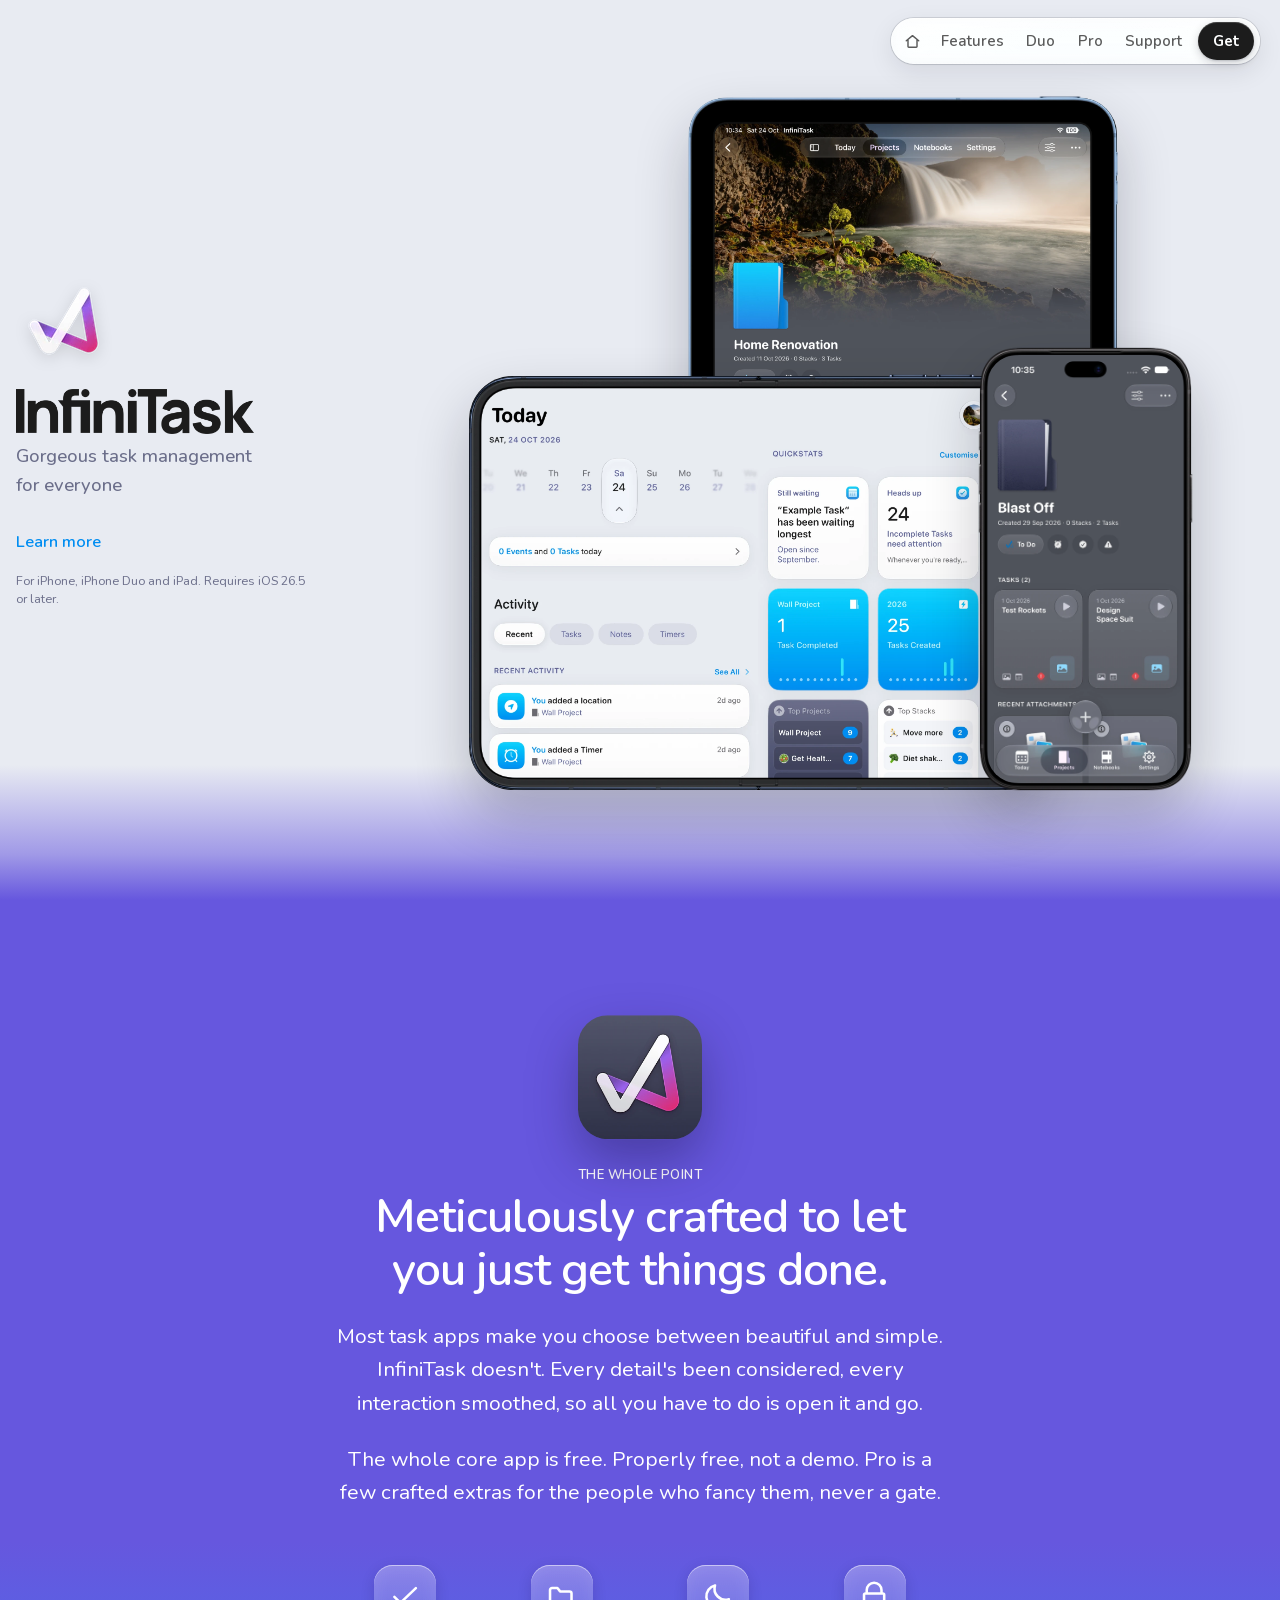
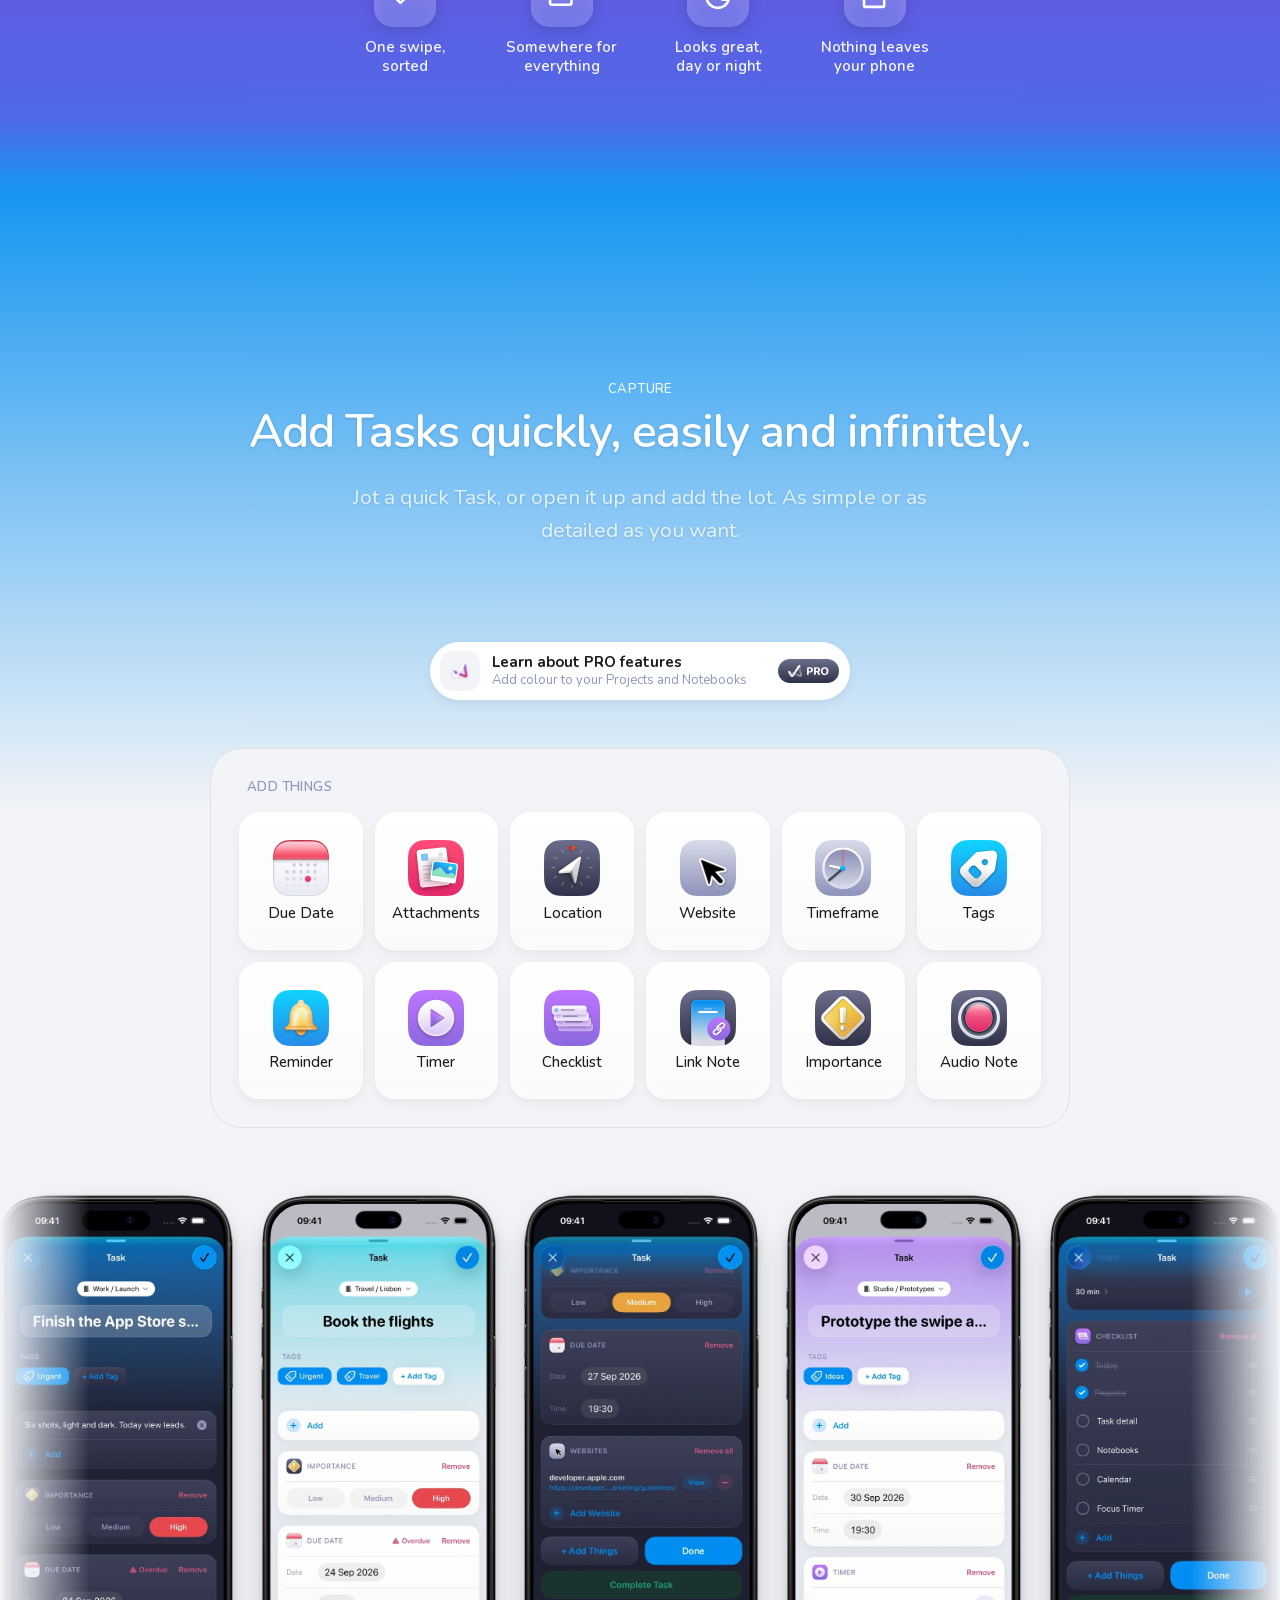
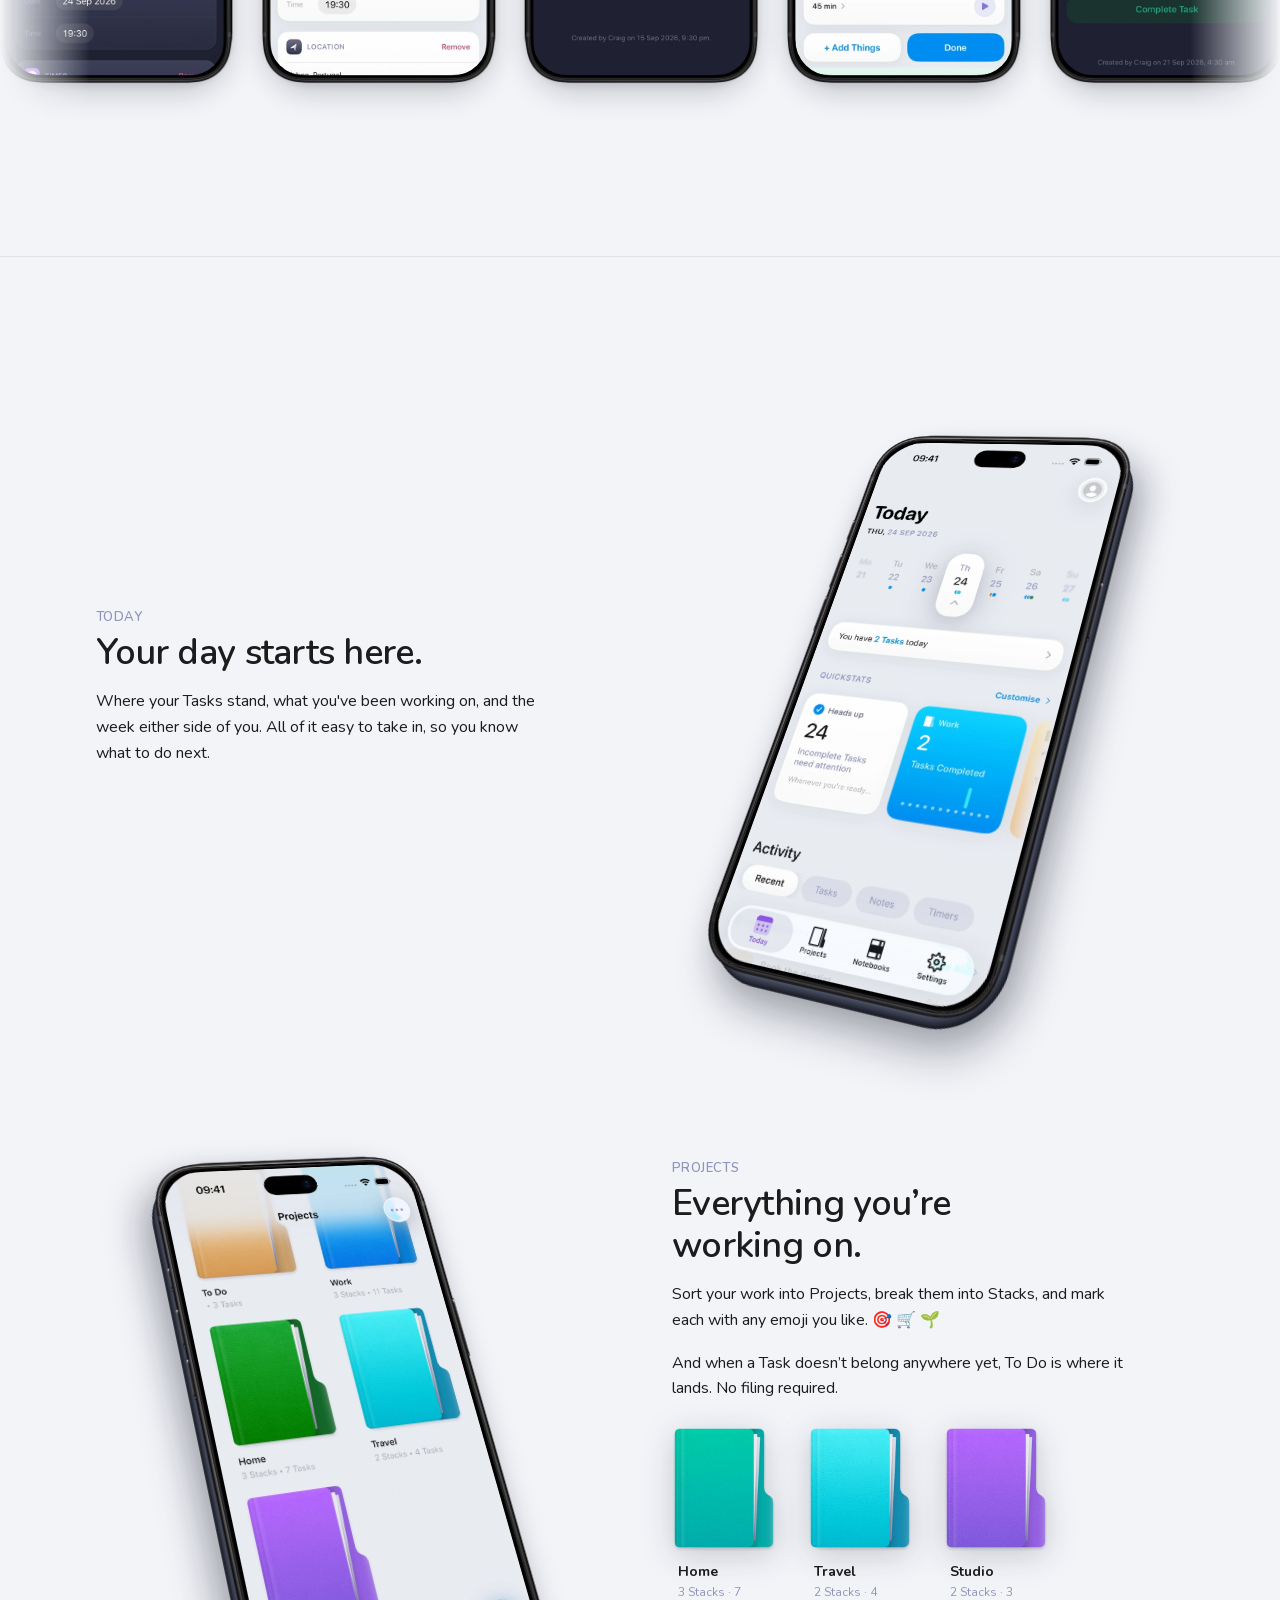
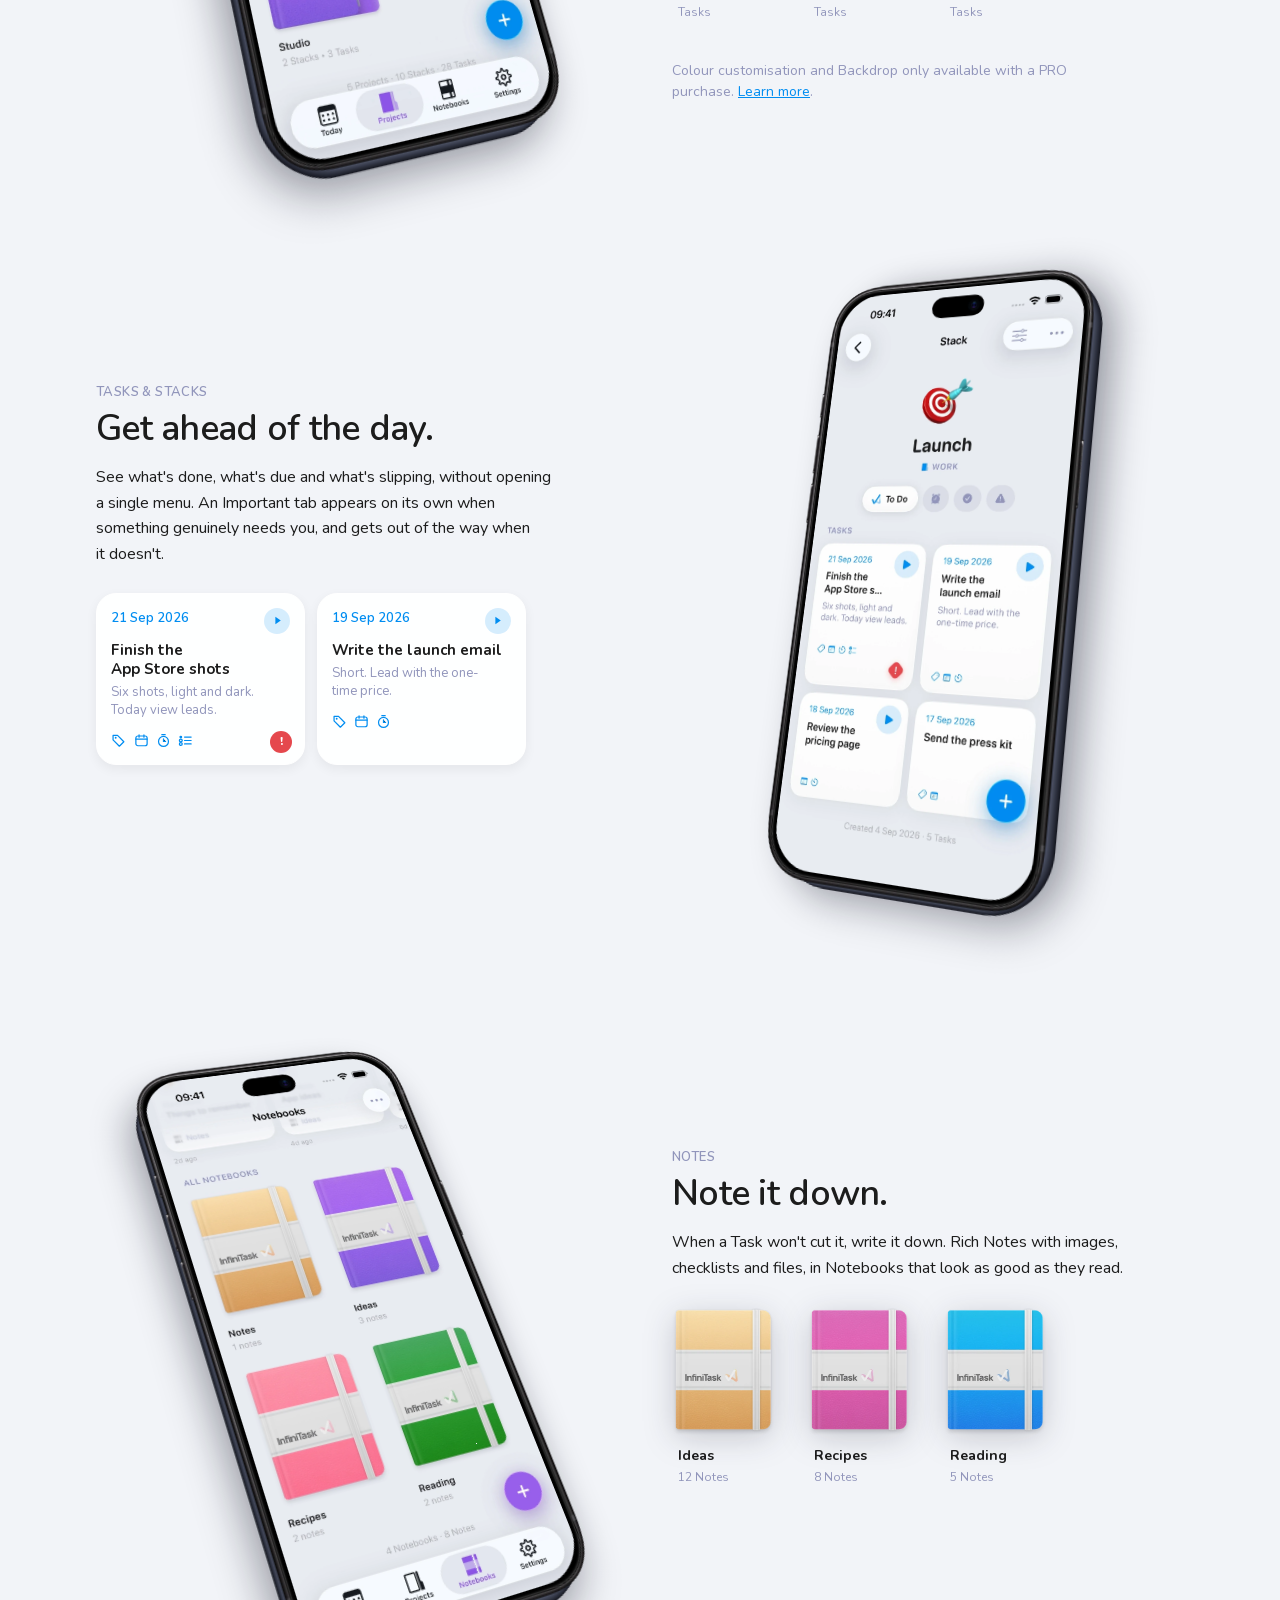
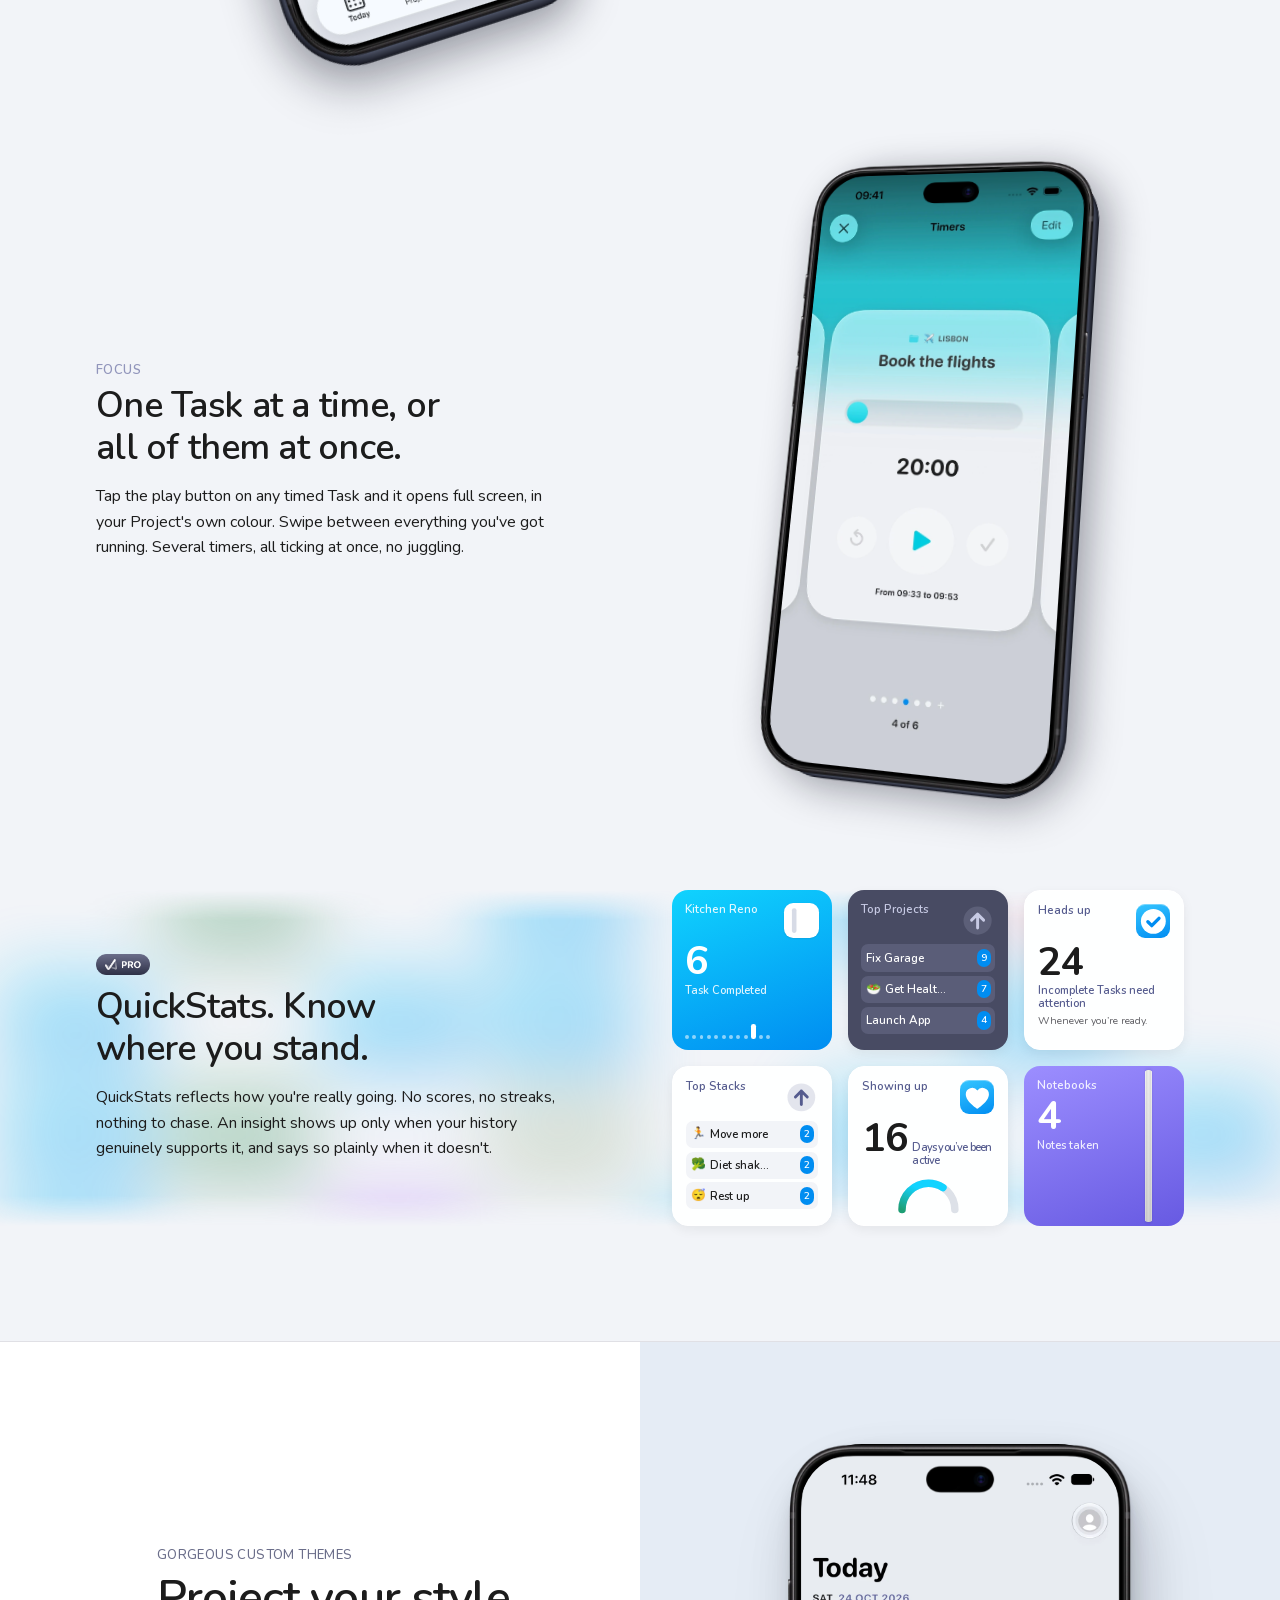
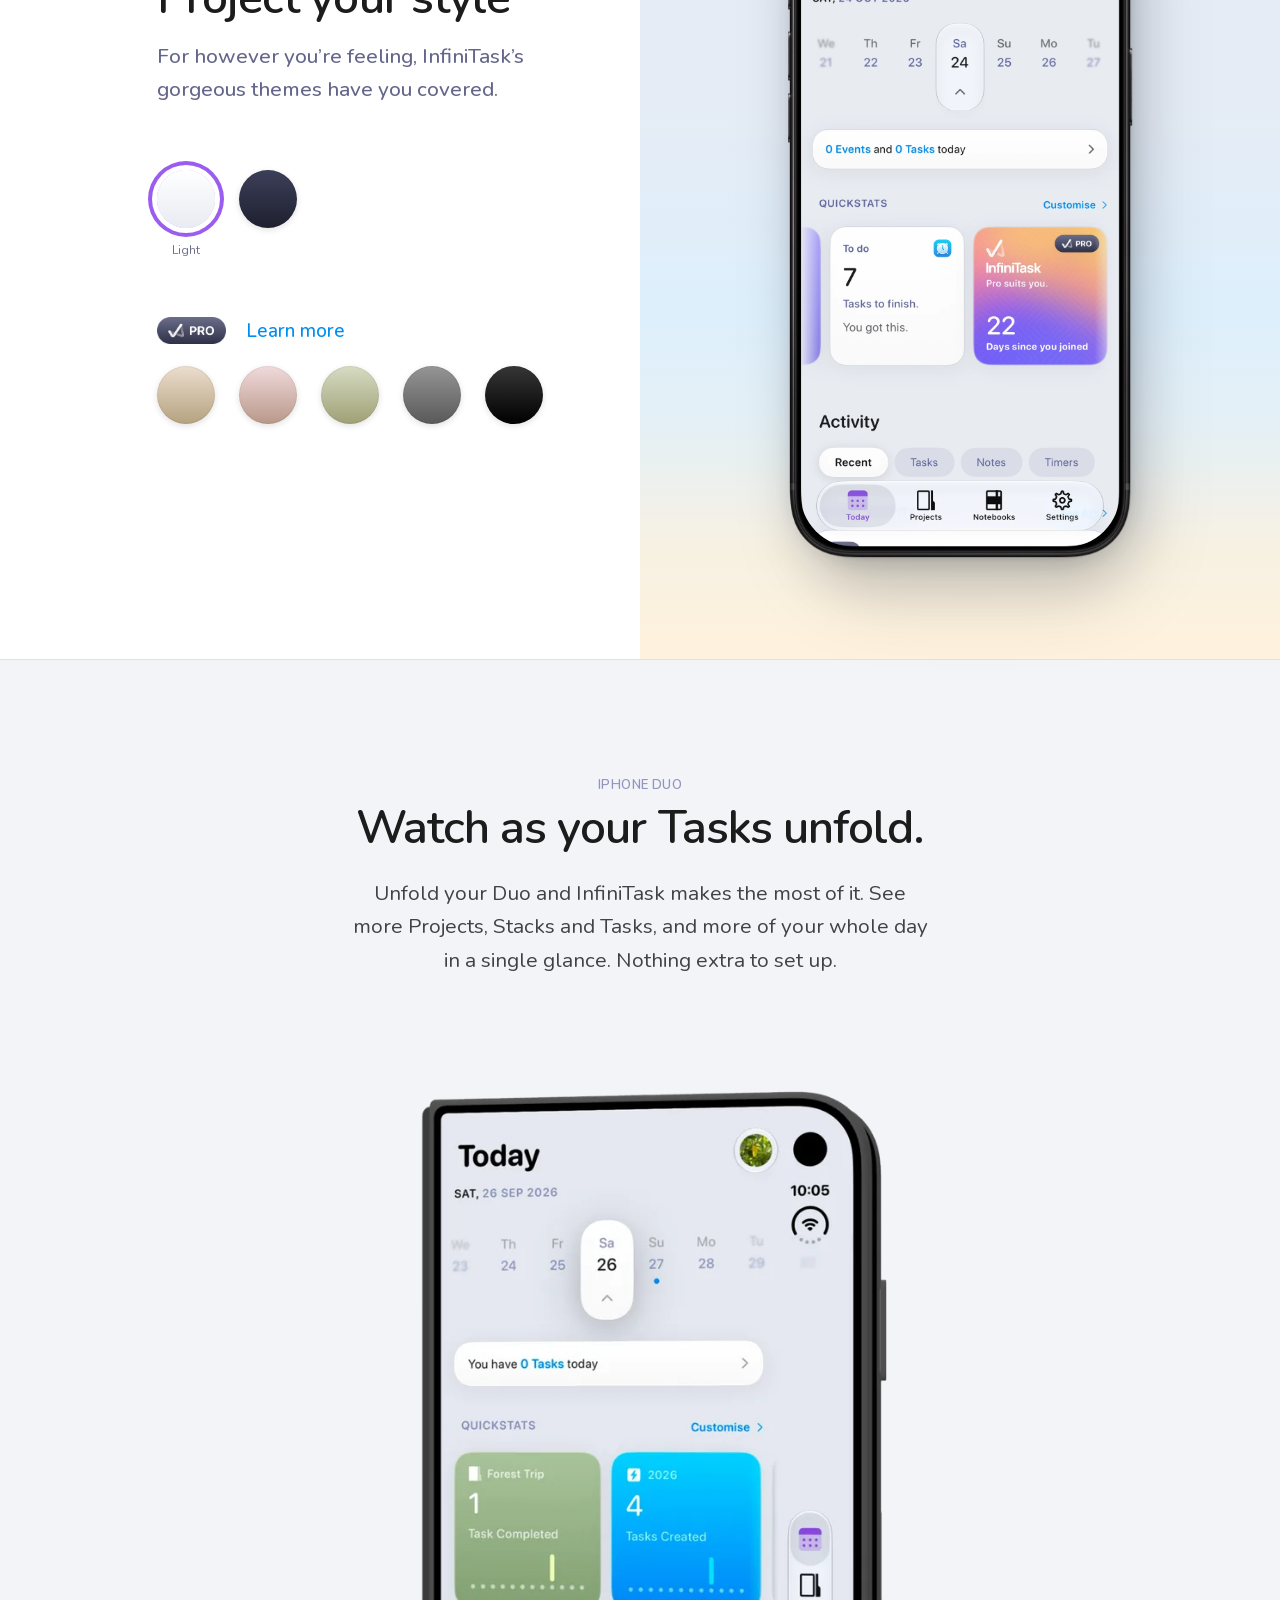
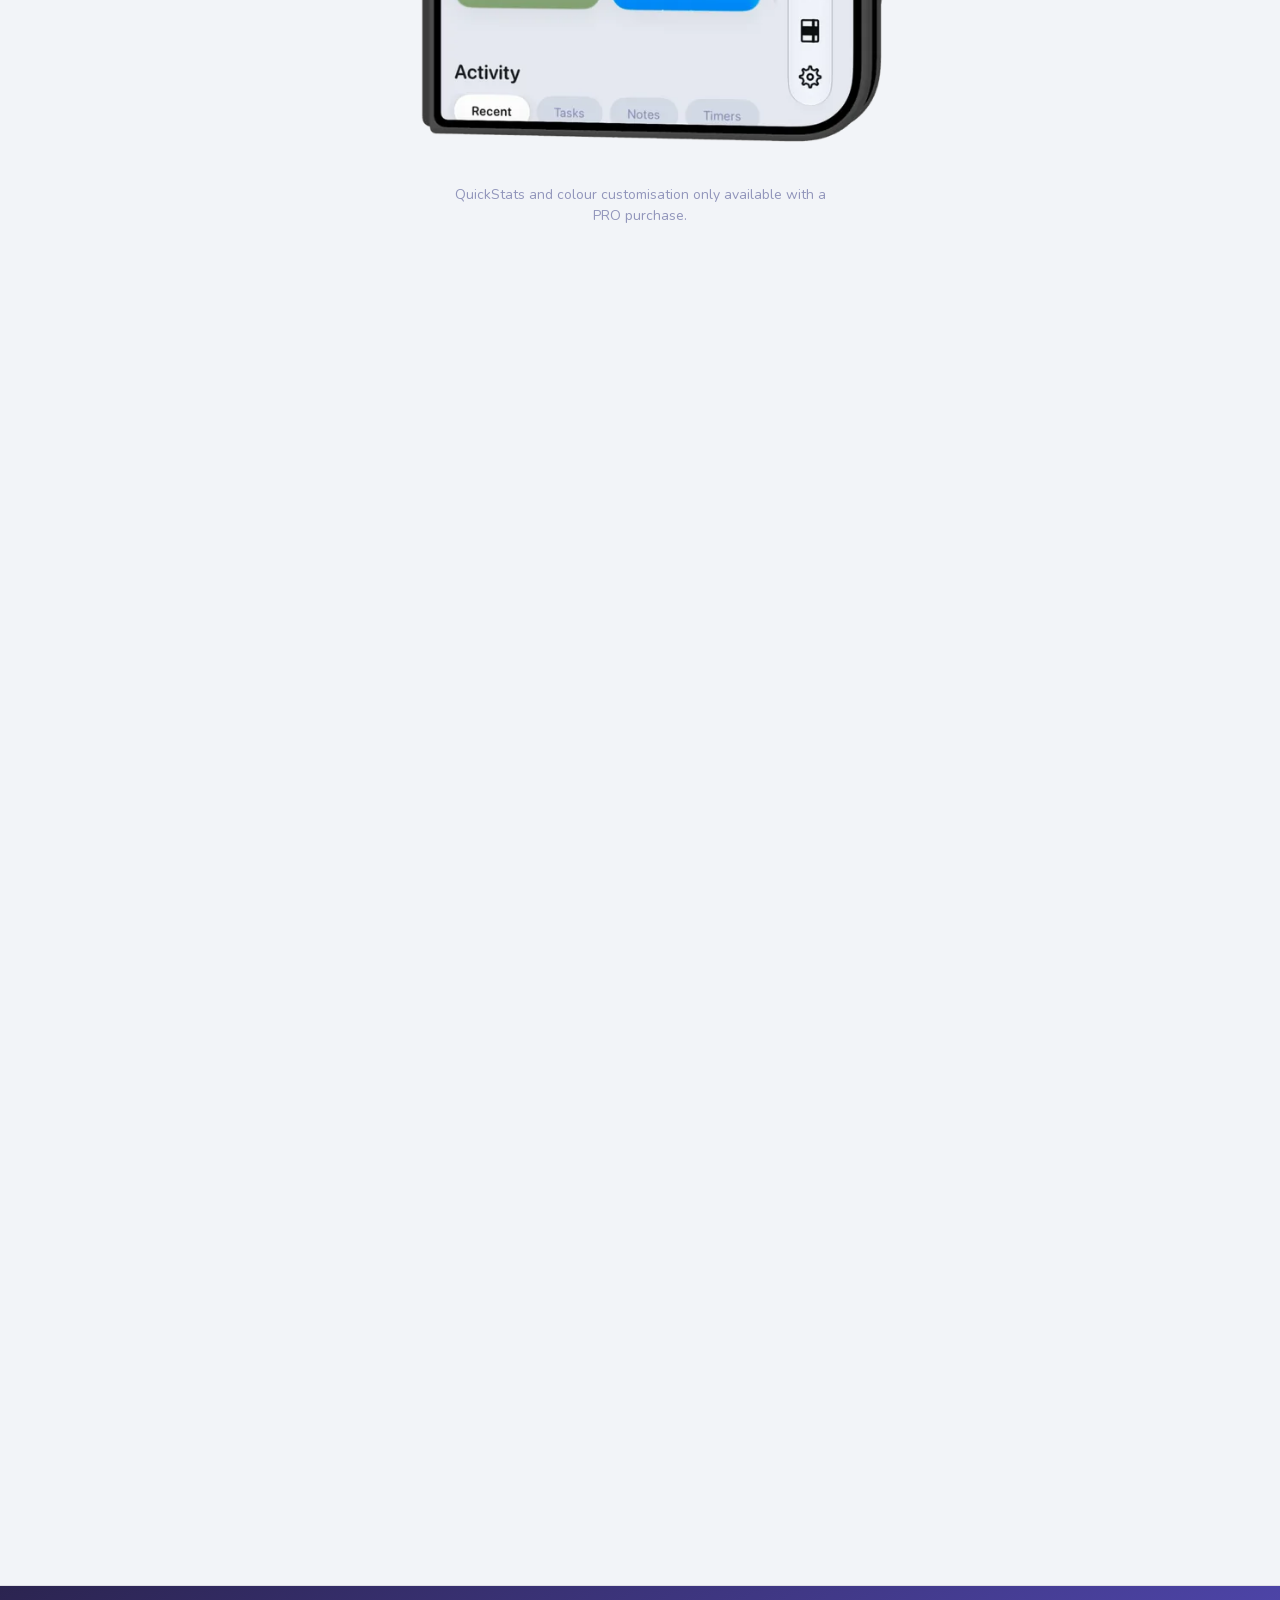
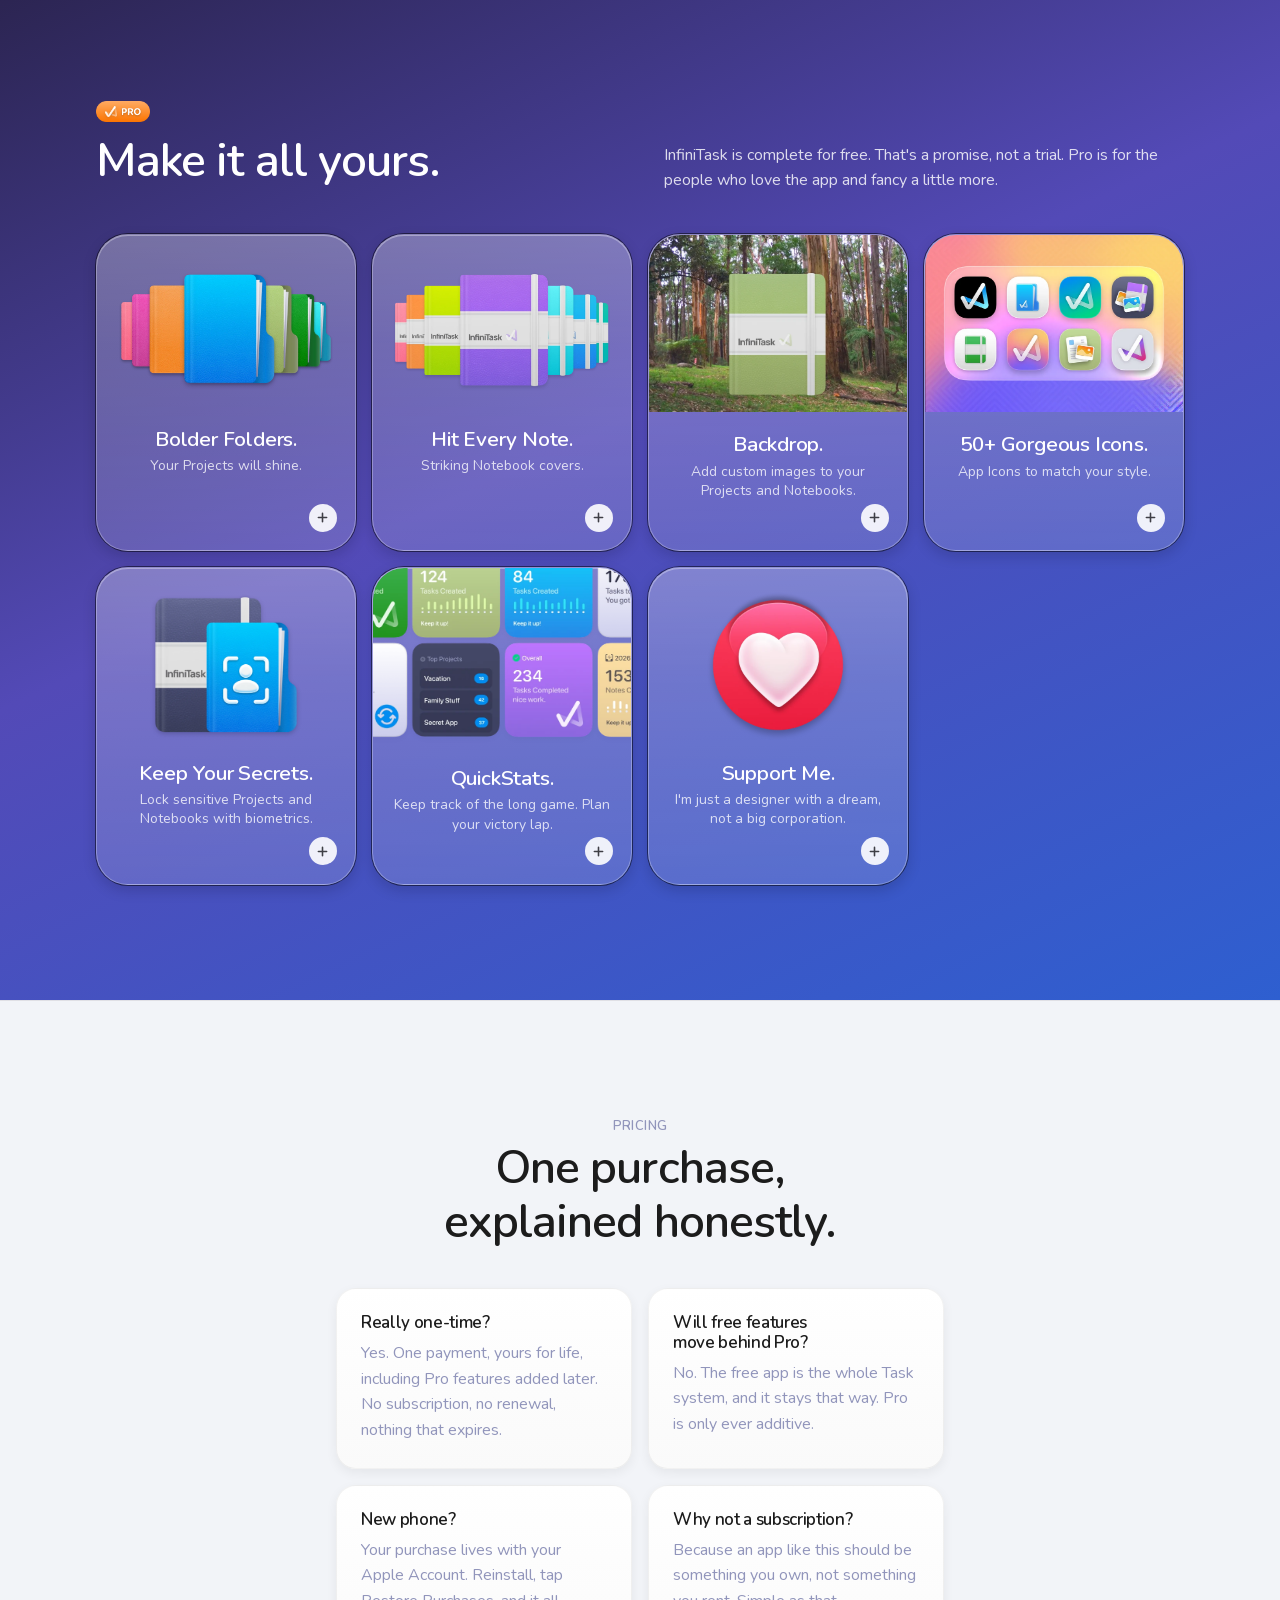
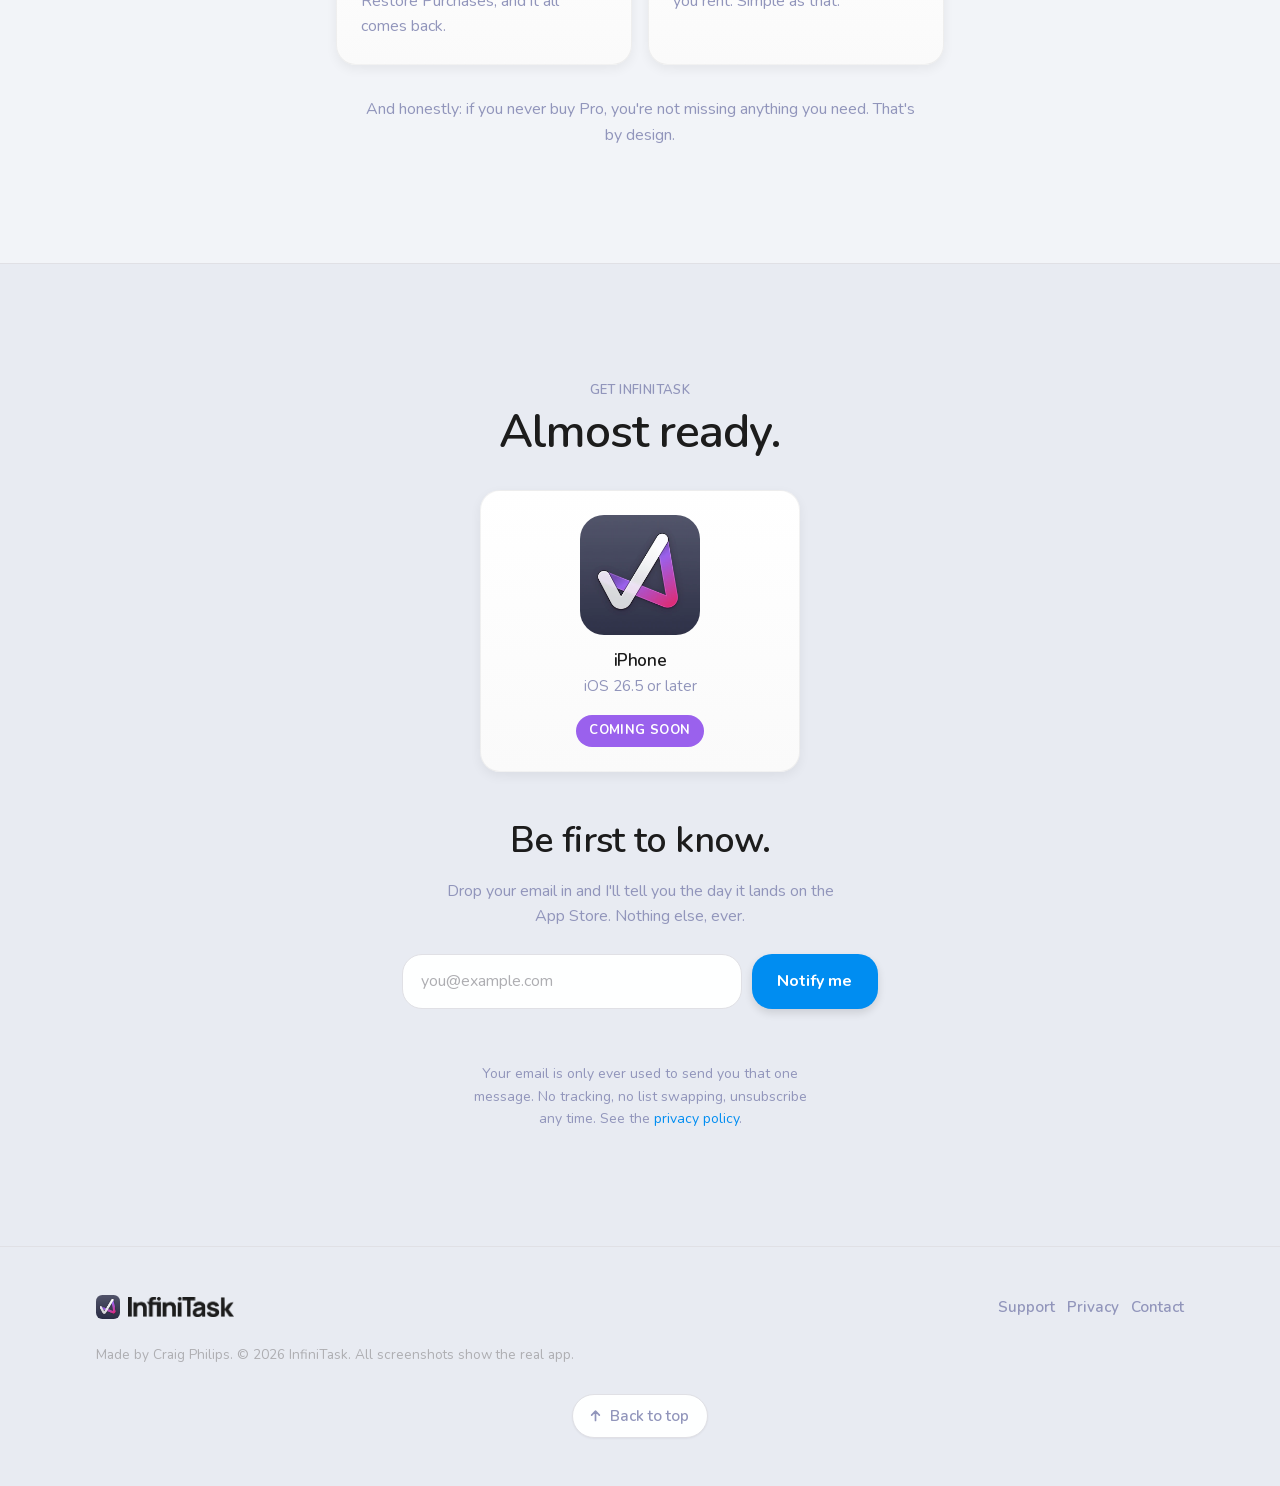
==== commit 4e0e8690: "Hide the App Store badge on the start screen for now Craig wants it back nearer launch, so the marku" ====
--- a/index.html
+++ b/index.html
@@ -18,7 +18,7 @@
 <meta property="og:image" content="img/icon/icon-512.png">
 <meta property="og:type" content="website">
 <script>document.documentElement.className += ' js';</script>
-<link rel="stylesheet" href="css/site.css?v=20261024160011">
+<link rel="stylesheet" href="css/site.css?v=20261024223225">
 </head>
 <body>
 
@@ -59,10 +59,17 @@
         <p class="start__sub">Gorgeous task management for everyone</p>
 
         <p class="start__actions">
+          <!-- App Store badge hidden for now (Craig, 2026-10-24), to go back in
+               nearer launch. Uncomment to restore: the .start__store CSS is
+               still in site.css and the artwork is still in img/badge/.
+               Worth revisiting when it returns: Apple's guidelines intend the
+               "Download on the App Store" badge for apps you can download, and
+               the Pre-order badge for ones you cannot yet.
           <a class="start__store" href="#get">
             <img src="img/badge/download-on-the-app-store.svg"
                  alt="Download on the App Store" width="120" height="40">
           </a>
+          -->
           <a class="start__more" href="#point">Learn more</a>
         </p>
 
@@ -701,6 +708,6 @@
   </div>
 </dialog>
 
-<script src="js/site.js?v=20261024160011"></script>
+<script src="js/site.js?v=20261024223225"></script>
 </body>
 </html>
--- a/css/site.css
+++ b/css/site.css
@@ -684,6 +684,15 @@
   pointer-events: none;
 }
 html:not(.js) .start__blue { --reach: 70%; }   /* no JS, no scroll ramp */
+/* Hidden on arrival (Craig, 2026-10-24): the first screen opens on the plain
+   app ground, with no purple hem, and the layer fades in the moment you scroll
+   or press Learn more (site.js adds .is-on). This trades against the seam note
+   above: for the length of the fade the section's foot is lighter than the
+   band below, so the fade is kept short enough to be over within the first
+   scroll. Without JS the layer is simply there. */
+html.js .start__blue { opacity: 0; transition: opacity .8s ease; }
+html.js .start__blue.is-on { opacity: 1; }
+@media (prefers-reduced-motion: reduce) { html.js .start__blue { transition: none; } }
 
 .start__inner {
   display: grid;
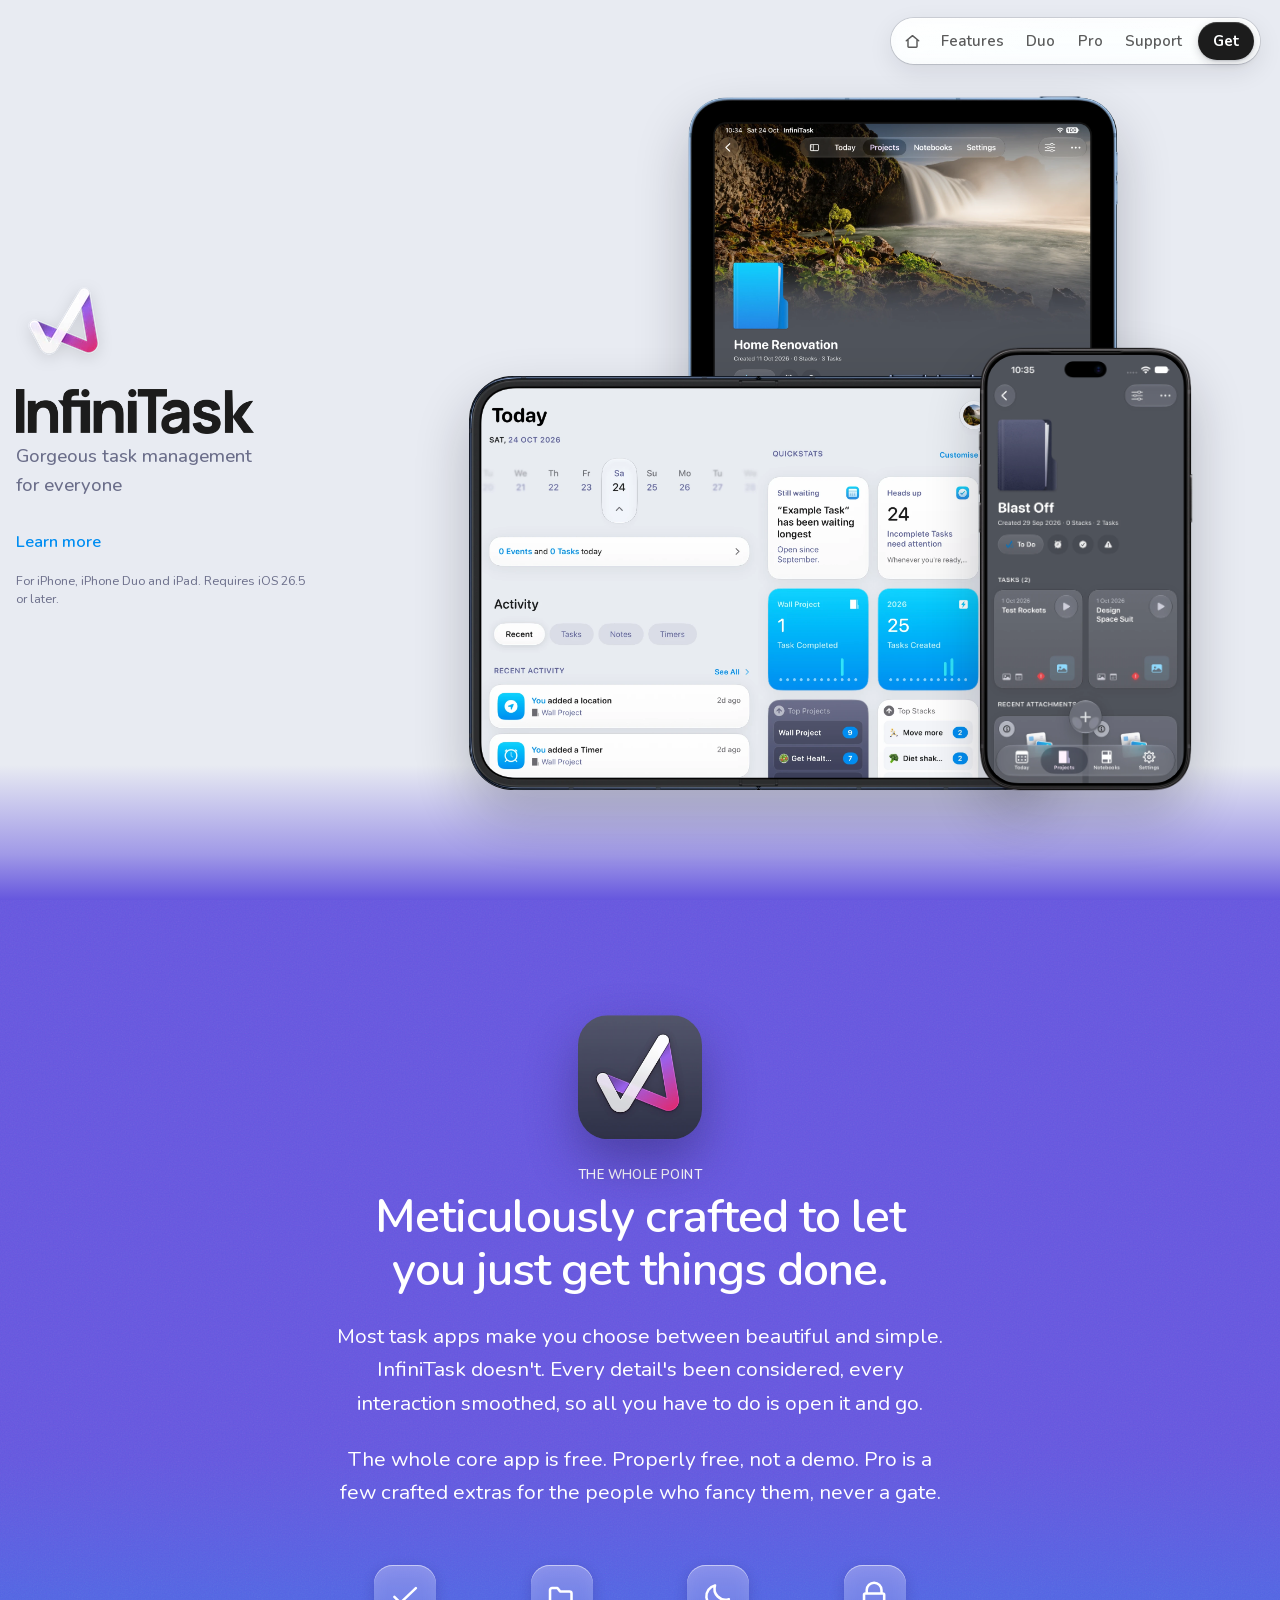
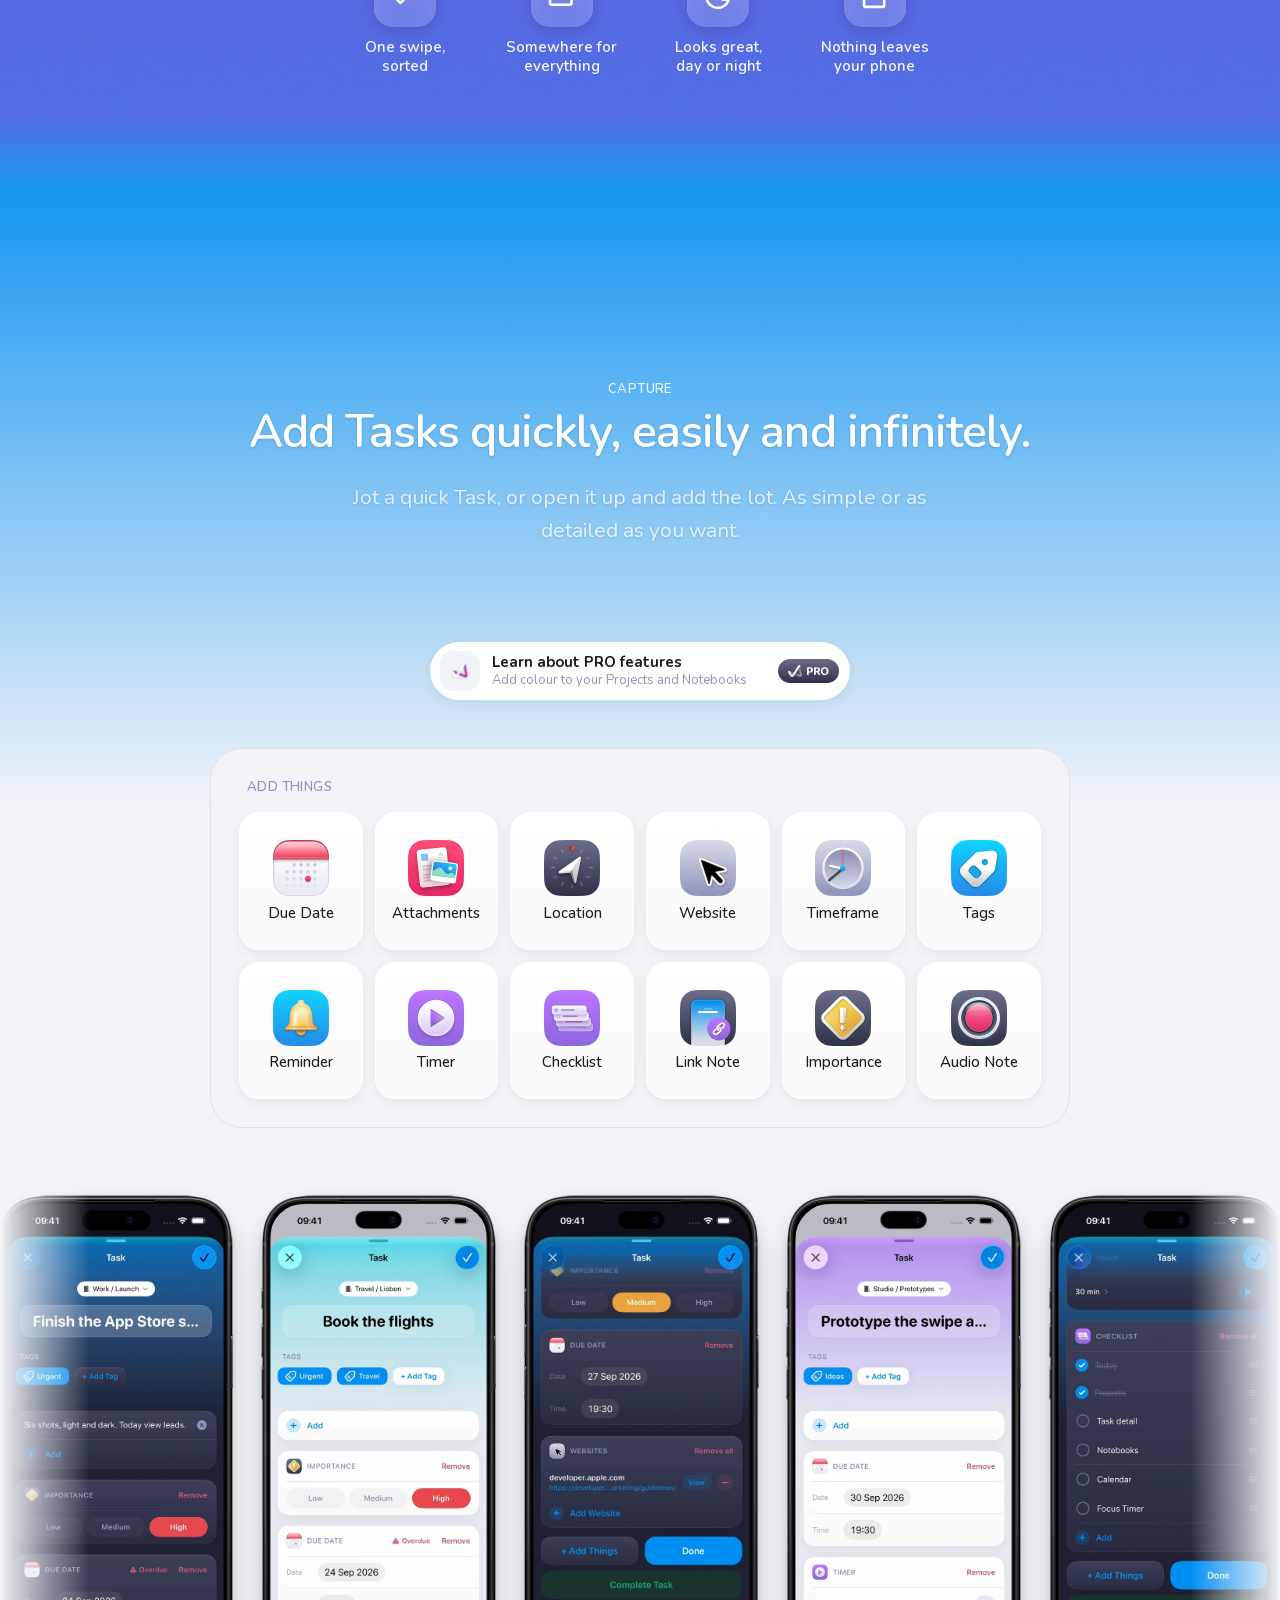
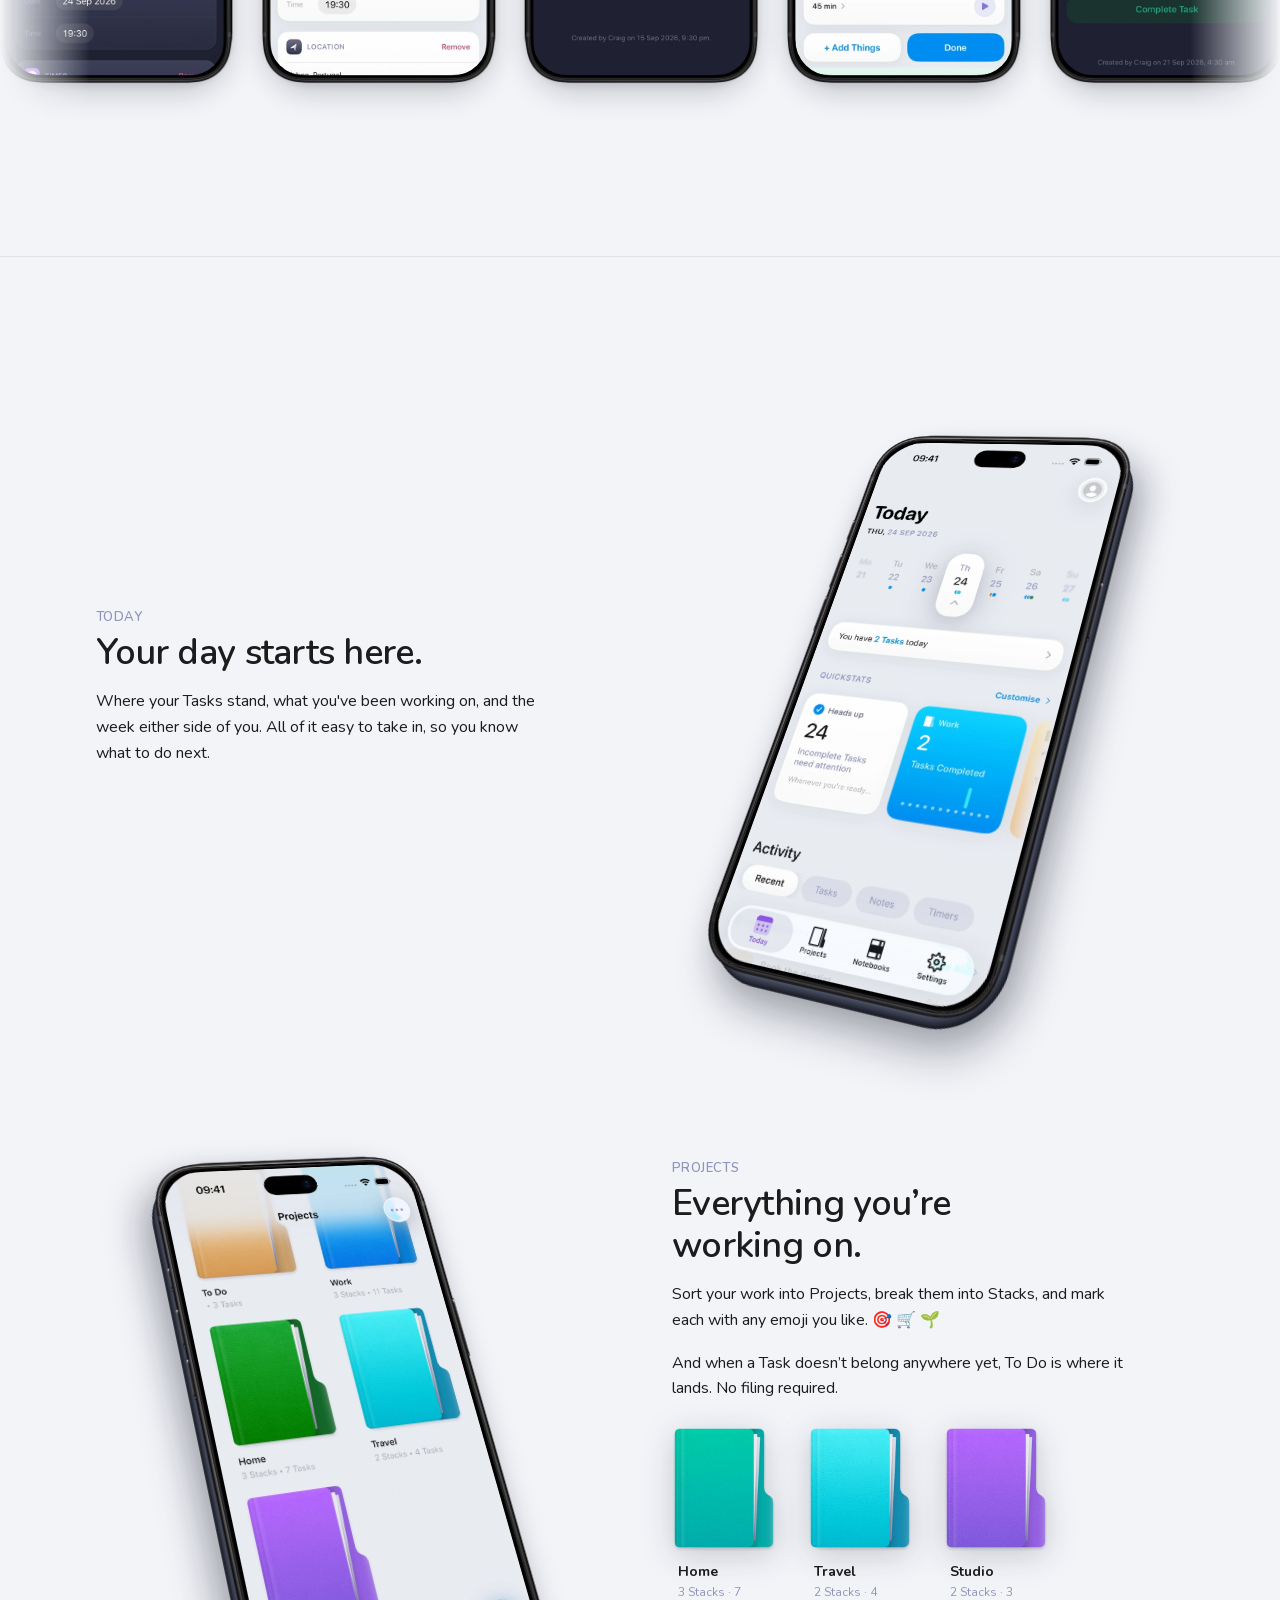
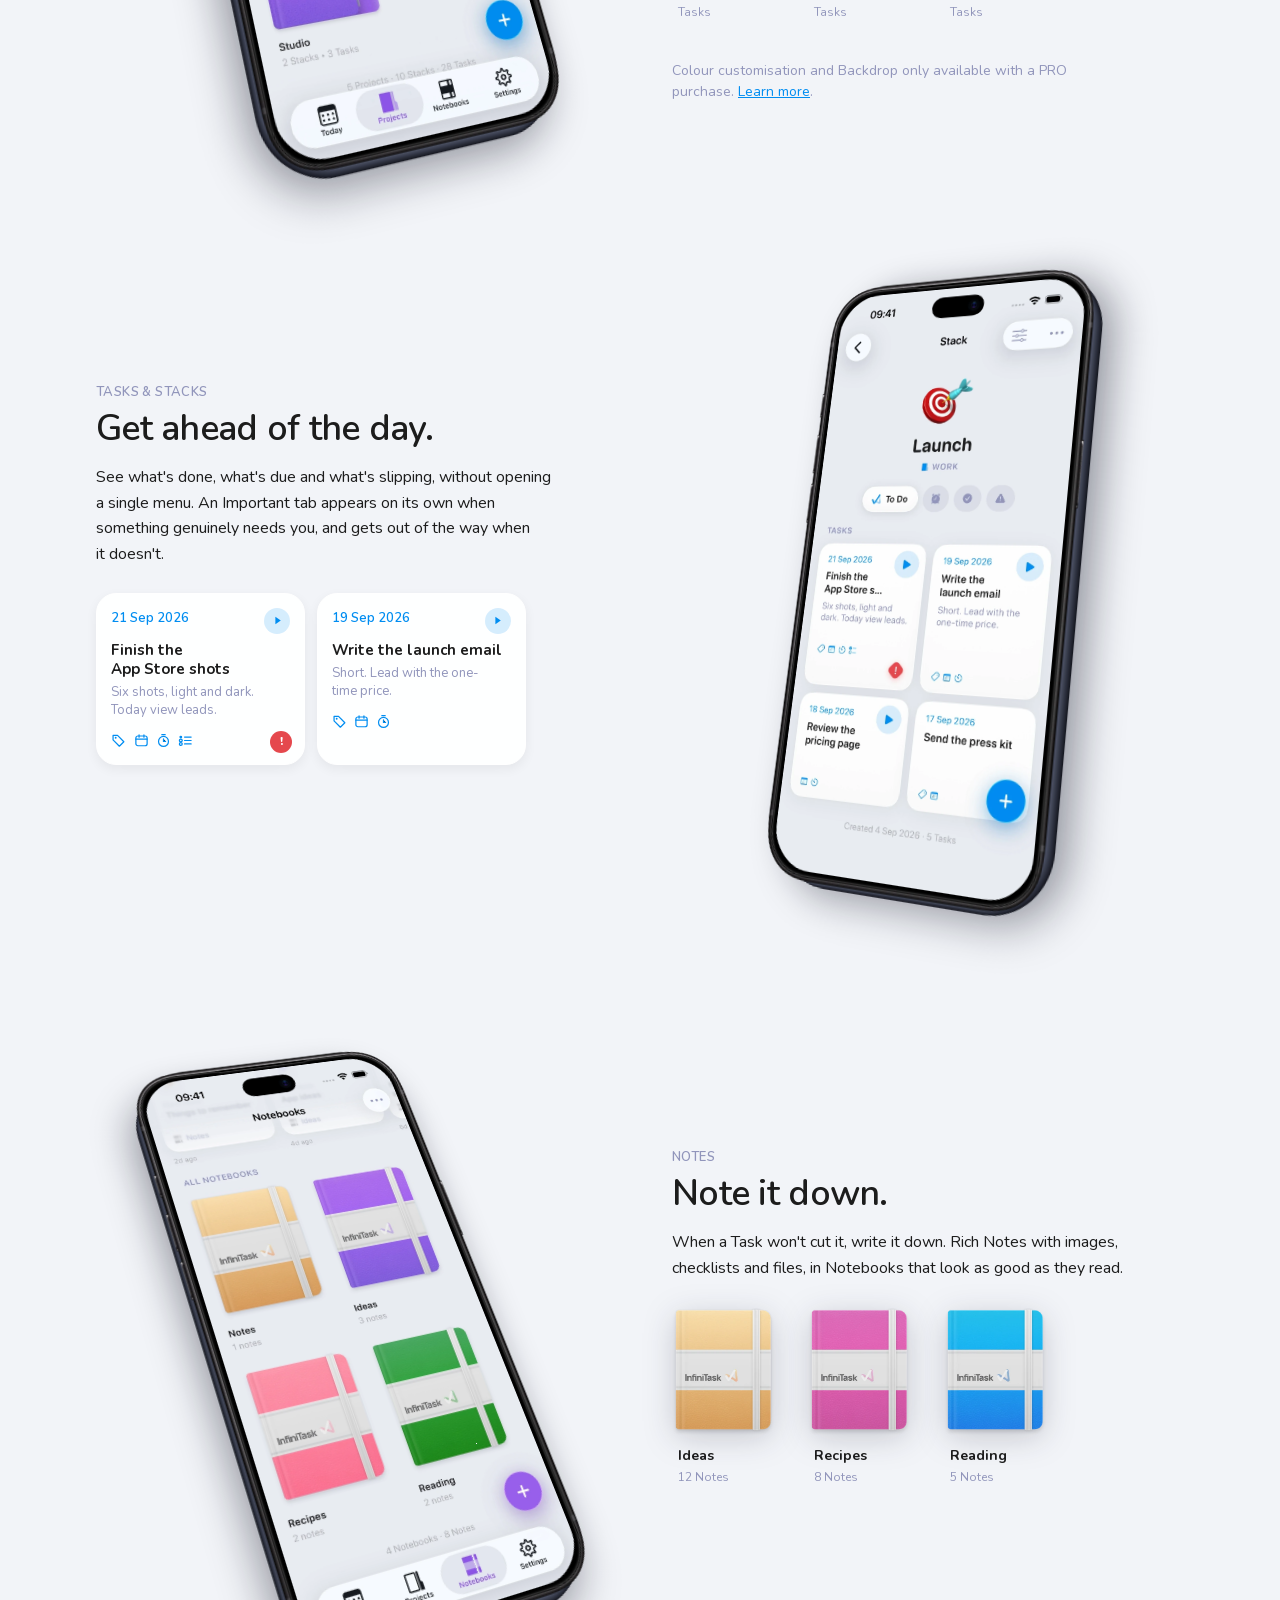
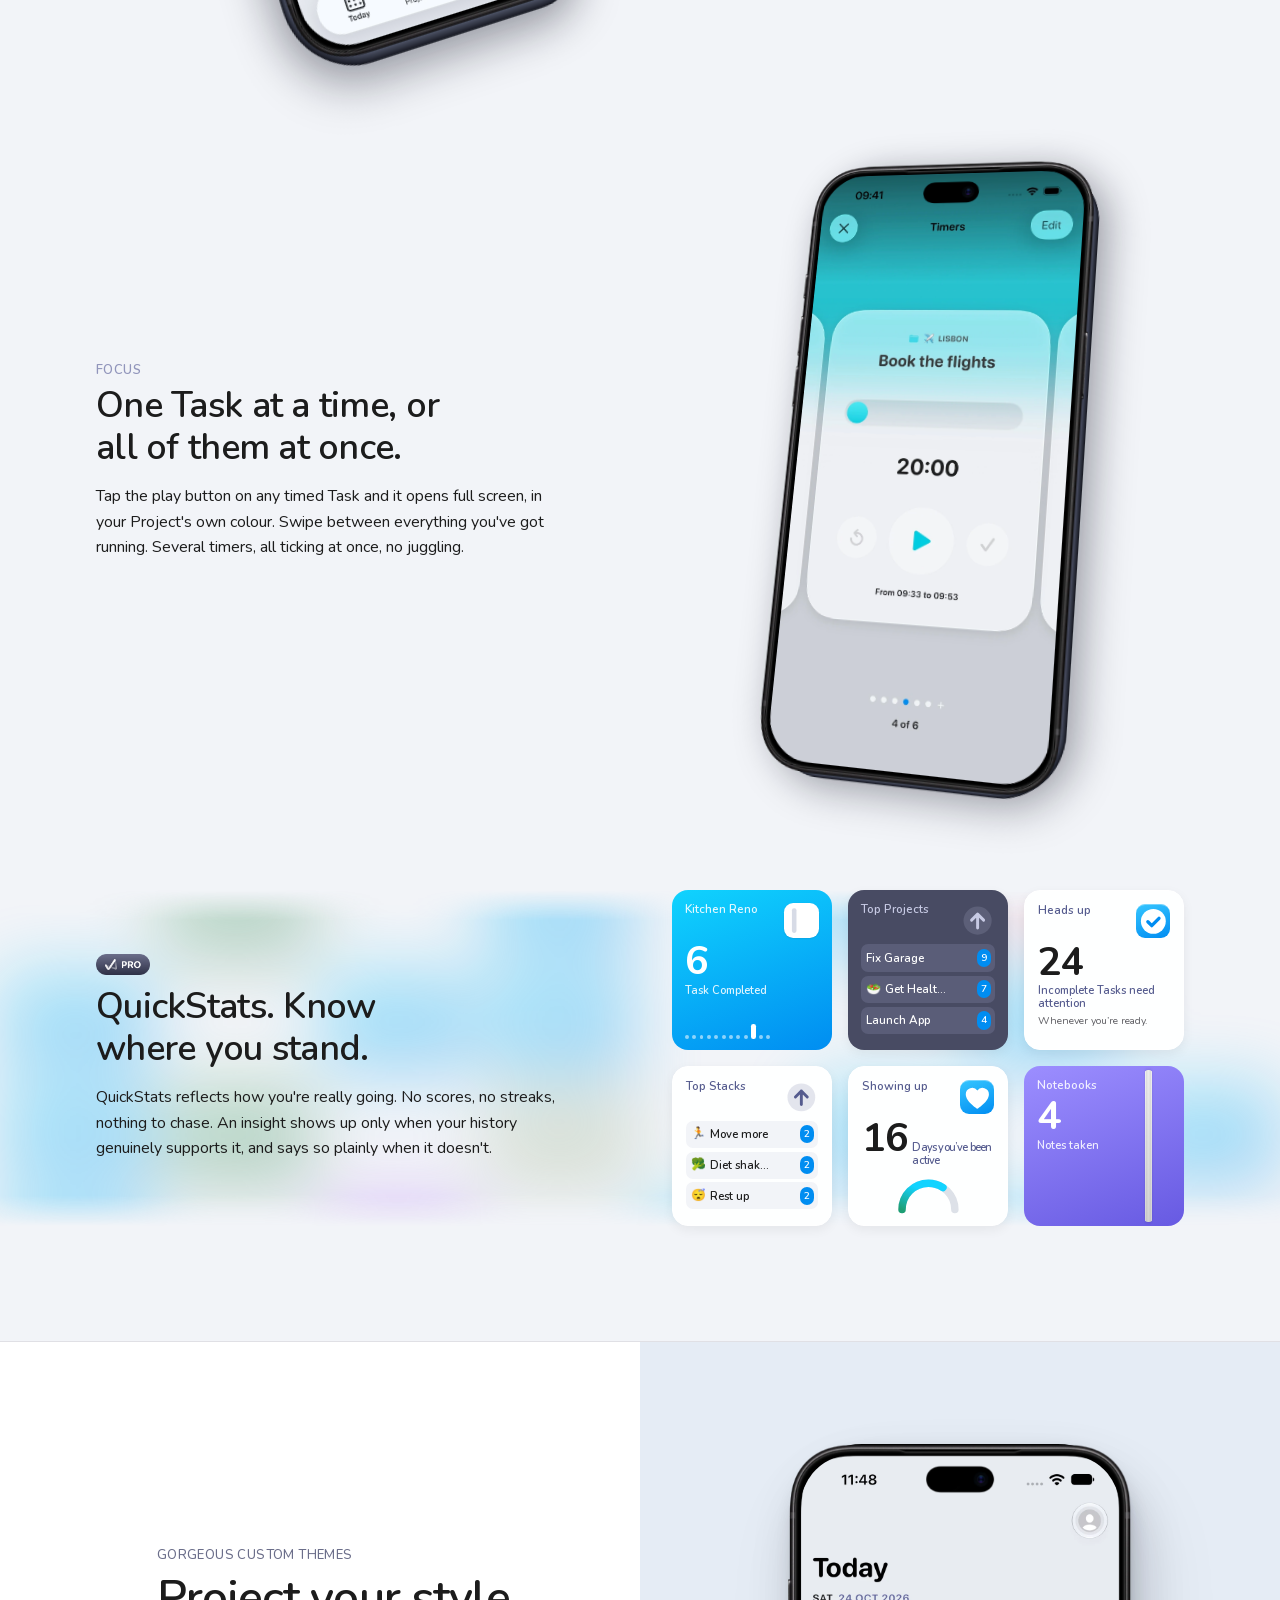
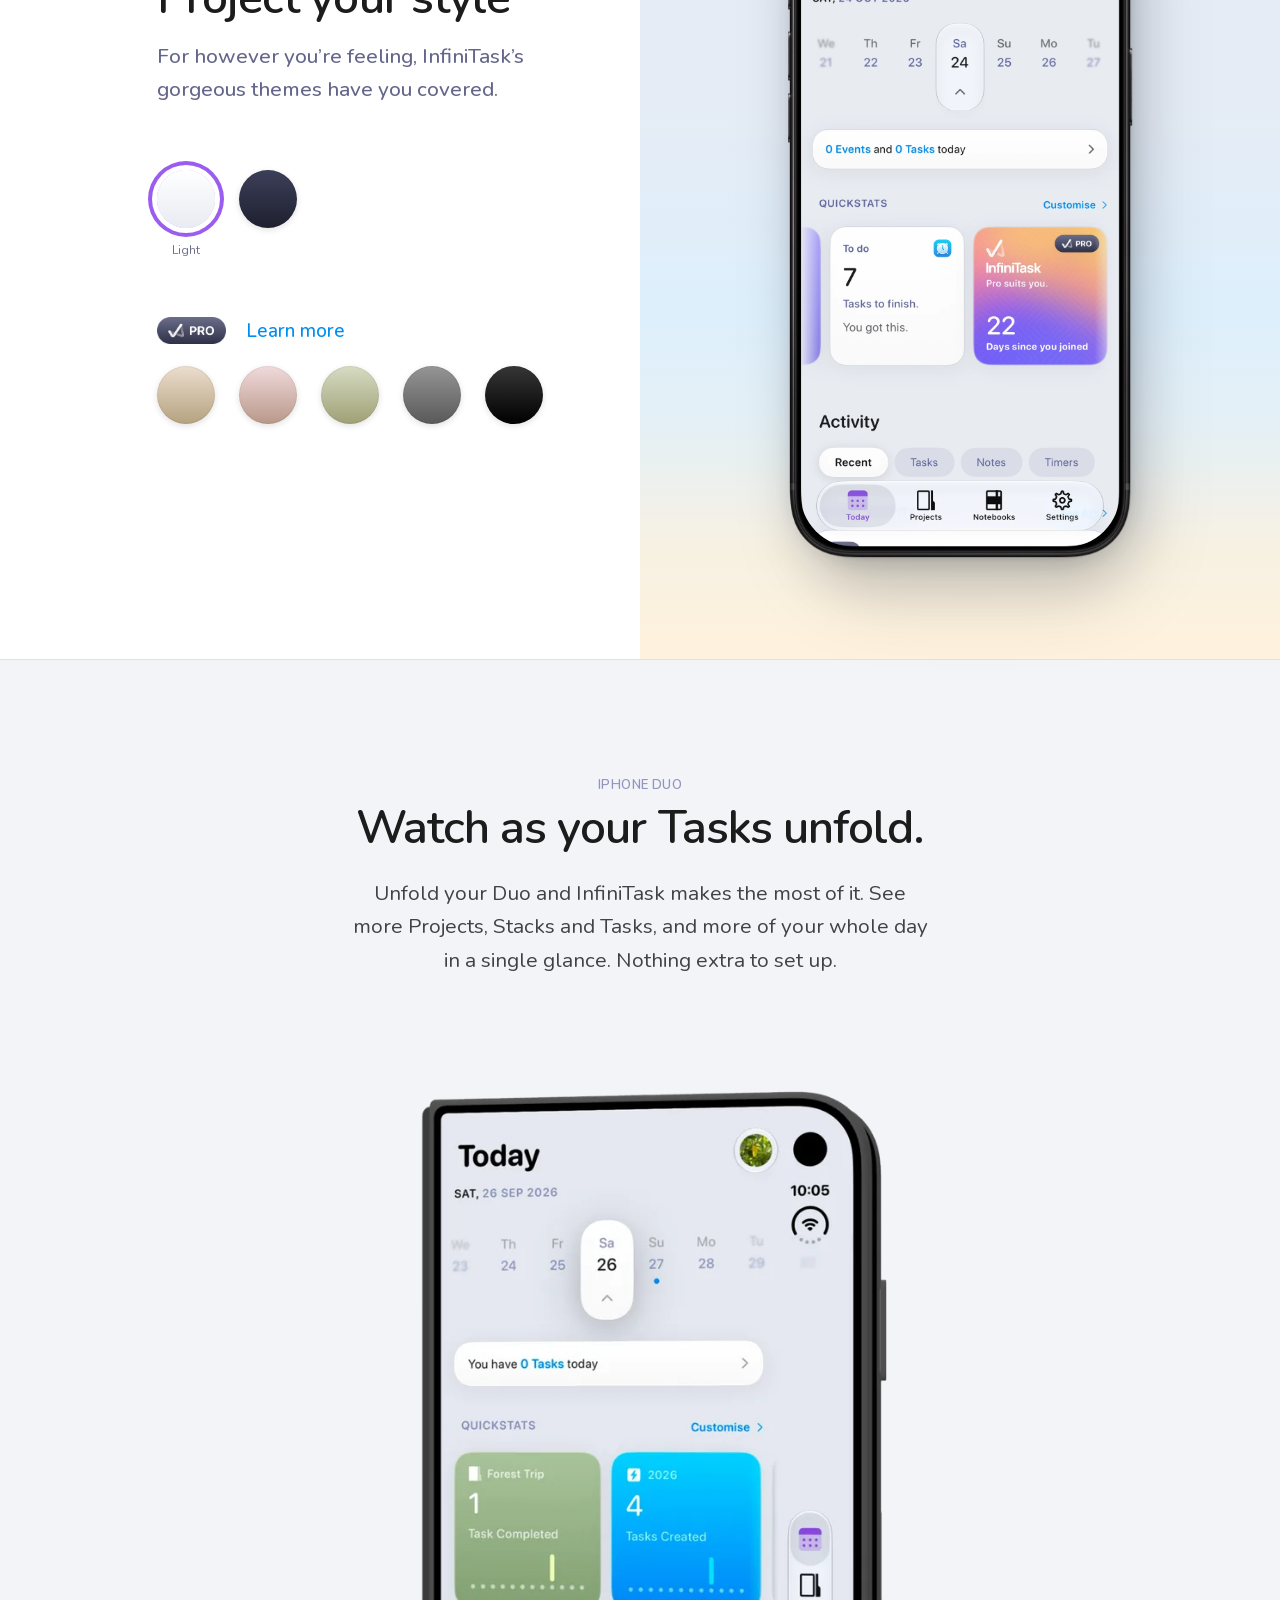
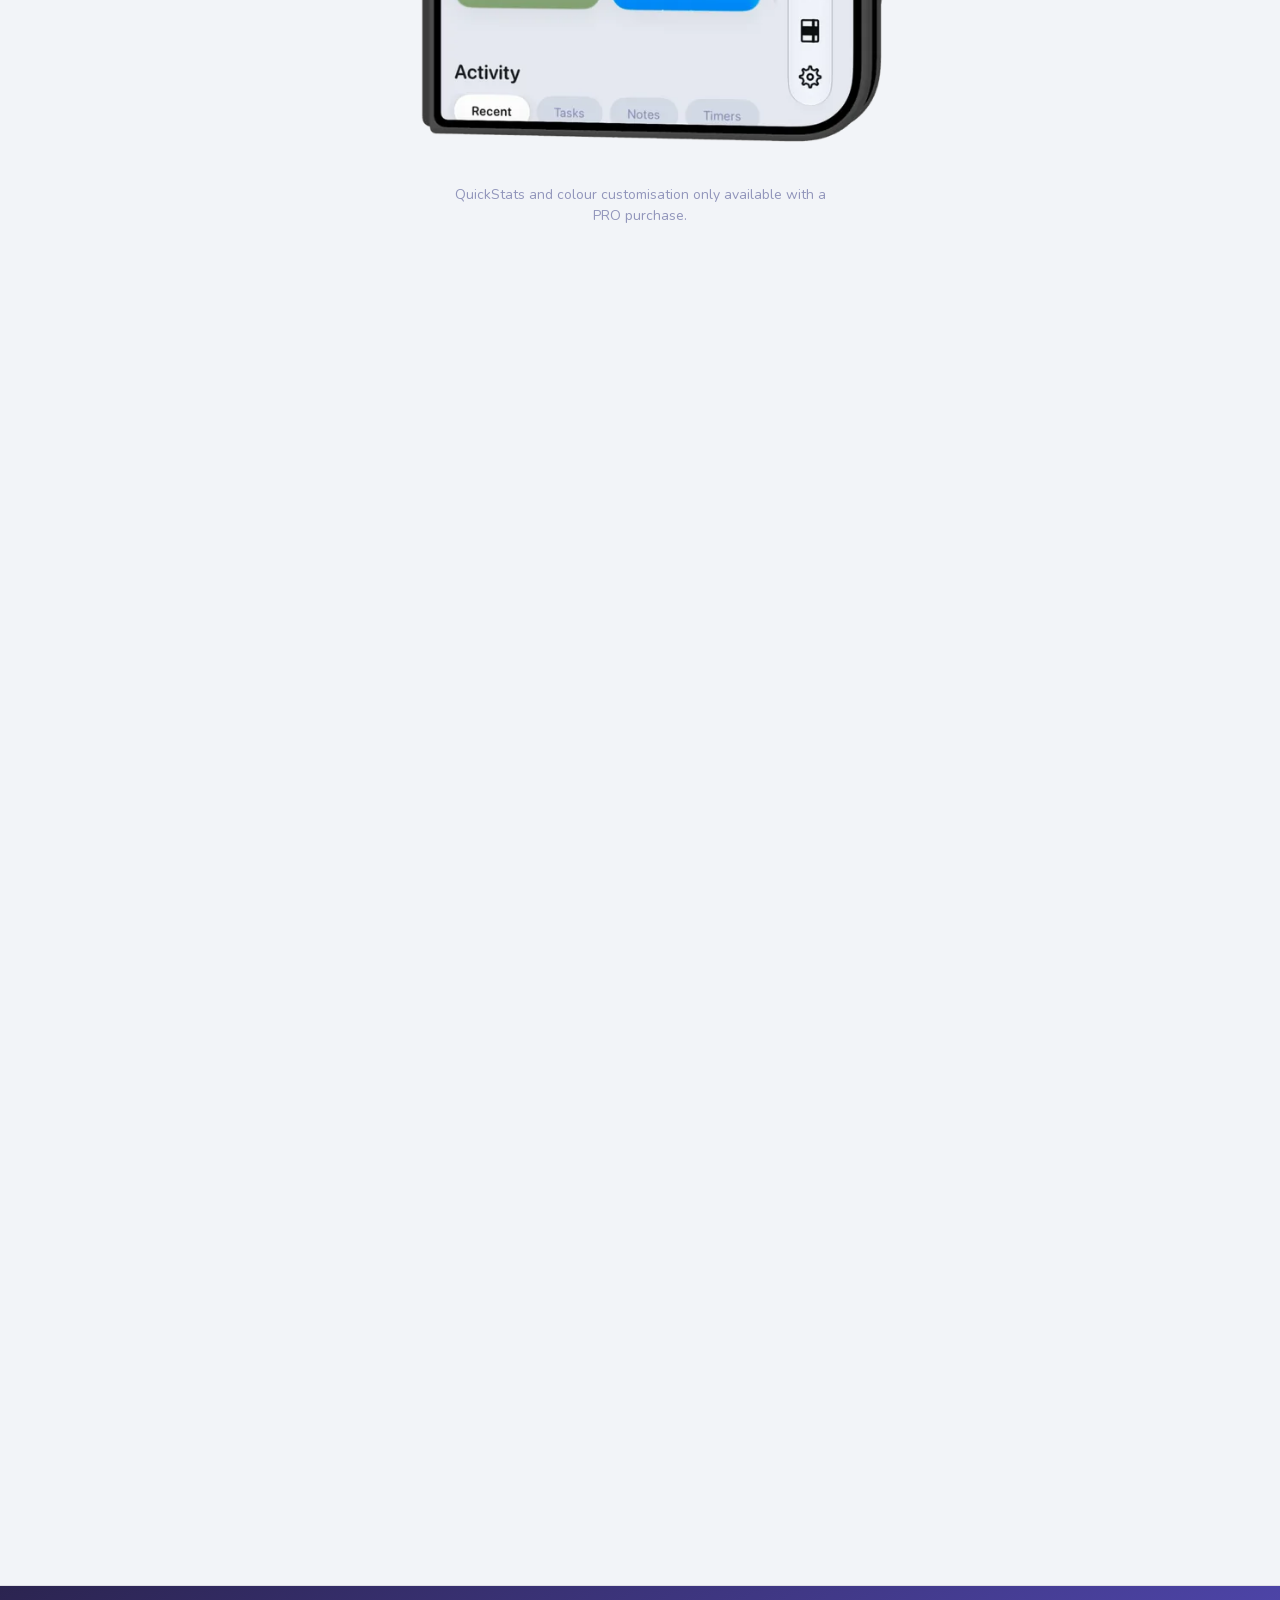
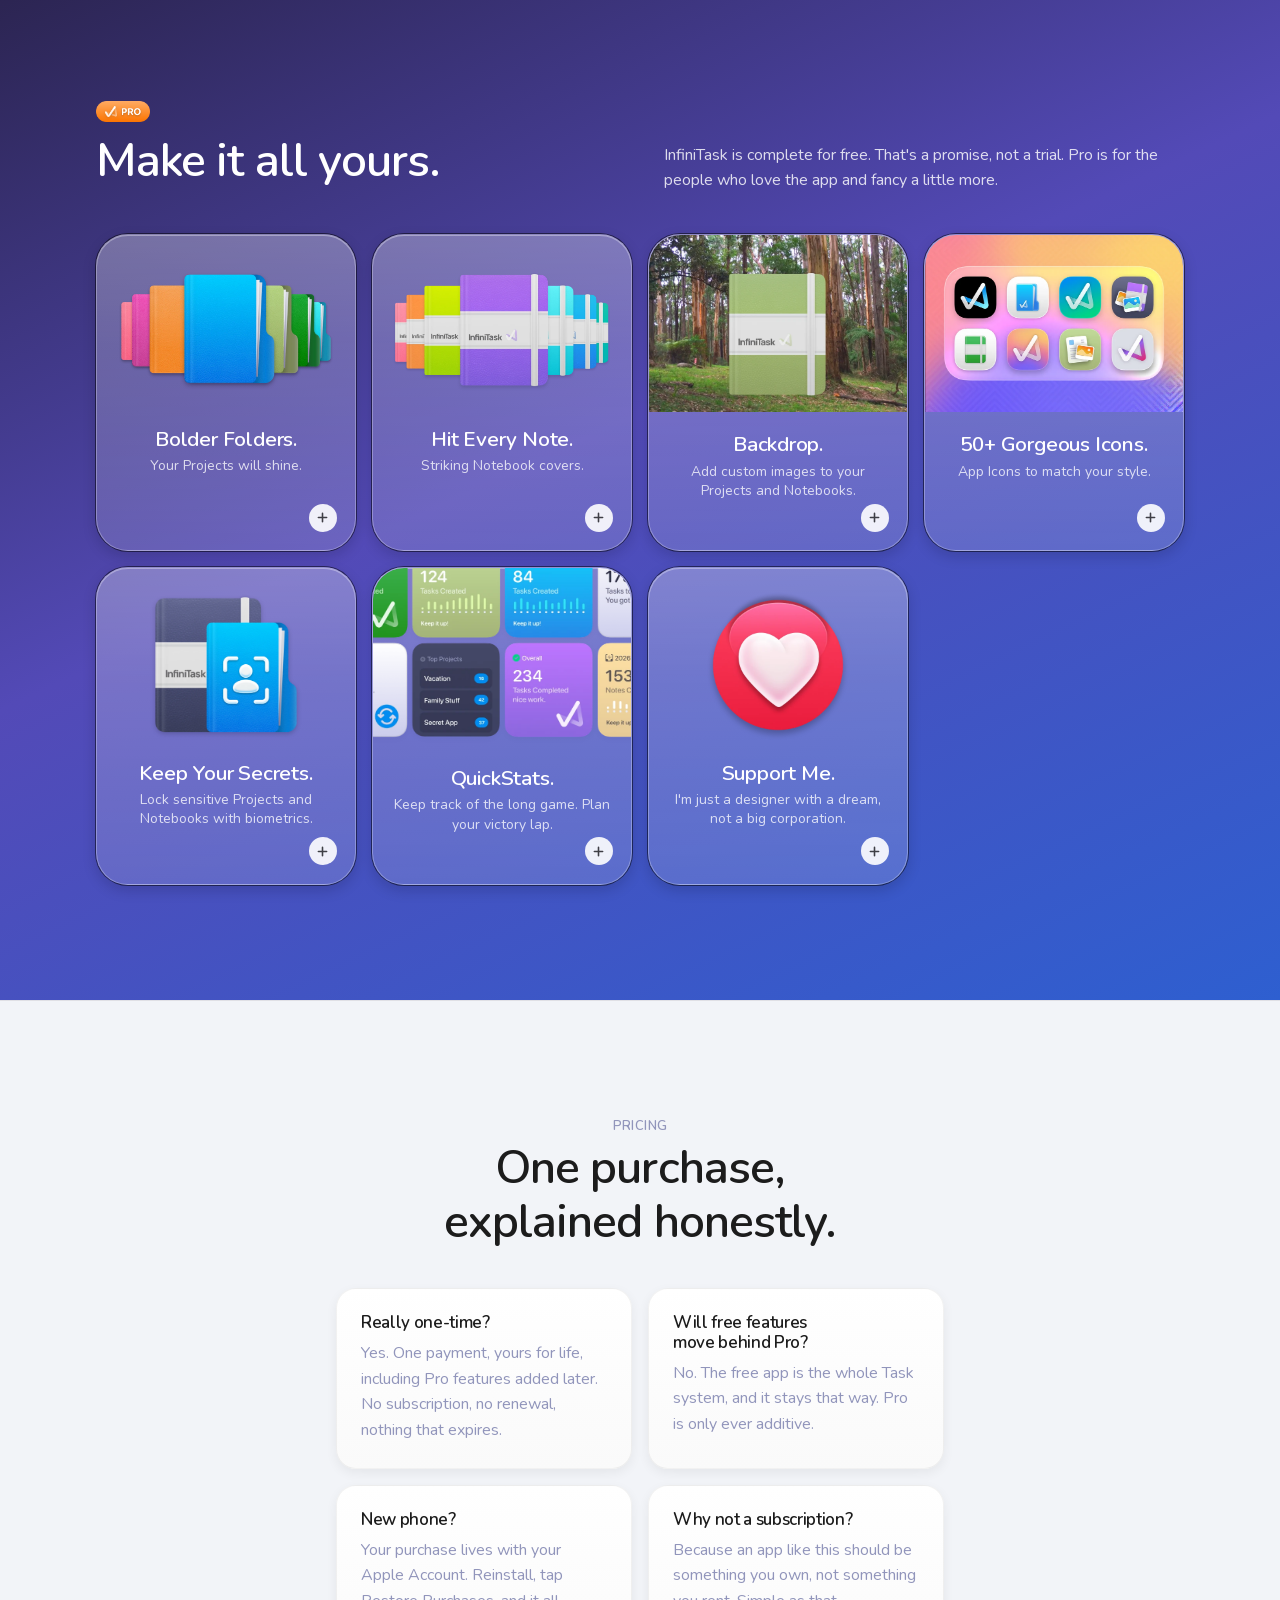
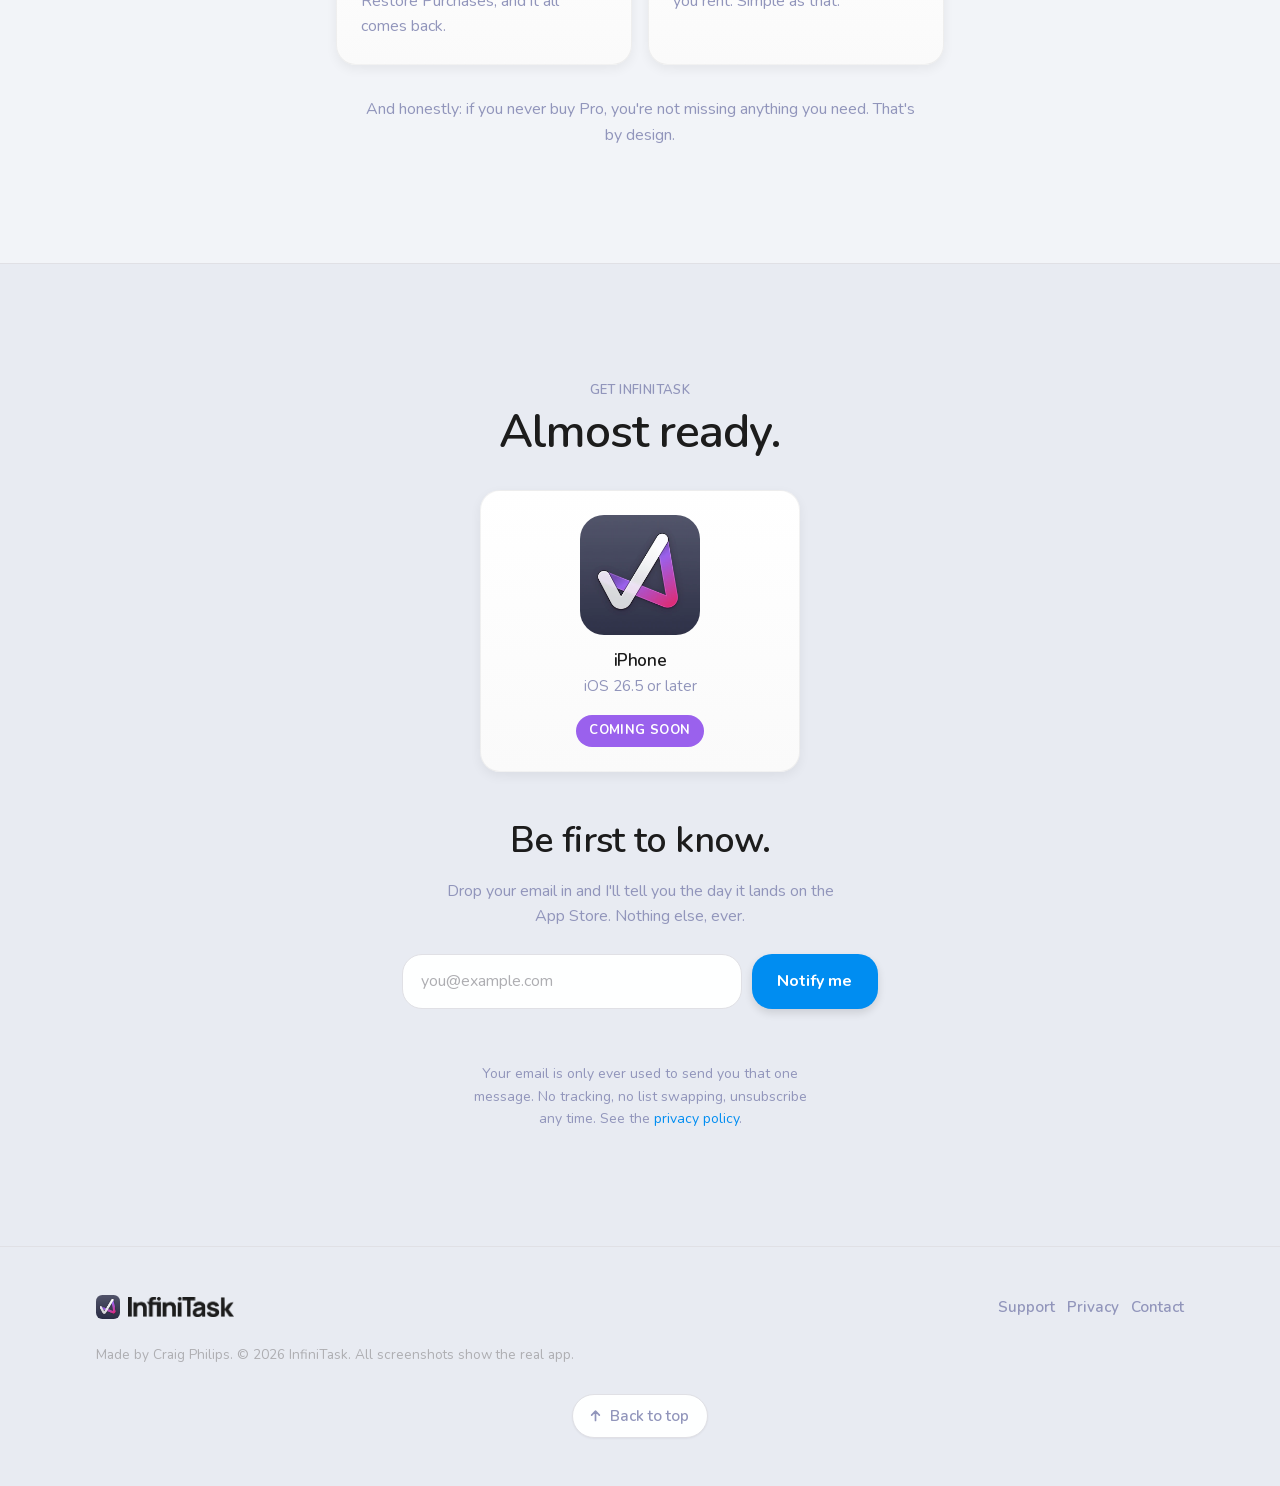
==== commit 6cd65be2: "Soften the bridge gradient and lay grain over it Craig asked for the purple-to-blue bridge to fade m" ====
--- a/index.html
+++ b/index.html
@@ -18,7 +18,7 @@
 <meta property="og:image" content="img/icon/icon-512.png">
 <meta property="og:type" content="website">
 <script>document.documentElement.className += ' js';</script>
-<link rel="stylesheet" href="css/site.css?v=20261024223225">
+<link rel="stylesheet" href="css/site.css?v=20261025211221">
 </head>
 <body>
 
@@ -708,6 +708,6 @@
   </div>
 </dialog>
 
-<script src="js/site.js?v=20261024223225"></script>
+<script src="js/site.js?v=20261025211221"></script>
 </body>
 </html>
--- a/css/site.css
+++ b/css/site.css
@@ -255,15 +255,57 @@
      page reads light, then purple, then out to the Capture sky at the foot.
      Both ends are still taken from the neighbours rather than typed, so
      neither seam can drift. */
+  position: relative;           /* for the grain layer below */
+  /* A long, eased fade rather than a flat hold and a late ramp (Craig,
+     2026-10-25). It starts at 58%, which is where the first paragraph ends,
+     and eases on a smoothstep so there is no visible line where it begins.
+
+     HOW FAR IT MAY TRAVEL IS SET BY CONTRAST, not by taste. White on this
+     purple is 5.27:1; white on the Capture sky at the foot is only 3.15:1,
+     and the line between them crosses 4.5:1 at 37.5% of the way across. So
+     the colour is allowed 30% of that journey while there is still text on
+     it, which leaves every line at 4.67:1 or better, and spends the rest
+     below the pillars where nothing has to be read.
+     Move the pillars or add a line under them and these stops need redoing. */
   background: linear-gradient(to bottom,
     #6657DE 0%,                 /* the start screen's last colour, exactly */
-    #6657DE 72%,                /* and held there for the whole of the copy */
-    /* Anchored to the bottom, not to a percentage: the copy always ends clear
-       of the foot, and a percentage drifts with the band's height. That is
-       what put the lede at 4.38:1 on a short band once before. */
-    #4F6AE9 calc(100% - 72px),
+    #6657DE 58%,                /* flat until the first paragraph ends */
+    #6458DE 63%,                /* smoothstep from here: 2% of the way */
+    #605CDF 68%,                /* 8% */
+    #5A60E1 73%,                /* 15% */
+    #5465E2 78%,                /* 22% */
+    /* Anchored to the bottom, not to a percentage, and the distance matters:
+       it has to be SMALLER than the gap between the lowest text and the foot,
+       or the text falls into the fast part of the ramp. Measured: the pillars
+       end 102px above the foot at 1440x900 and 86px at 375x760, so 72px keeps
+       them above it at both. At 96px the 375 case came out at 4.49:1, one
+       hundredth under AA. */
+    #4E6AE4 calc(100% - 72px),  /* 30%, the last colour any text sits on */
     var(--sky-blue) 100%);      /* the Capture sky's first stop, exactly */
   color: #fff;
+}
+
+/* A tile of fractal noise over the band. Eight-bit gradients across this much
+   height band visibly, and a little grain breaks the steps up far more
+   cheaply than more colour stops can. Generated rather than an image file, so
+   it costs no request and cannot be evicted.
+   overlay blending means it lightens the light end and darkens the dark end,
+   so the grain reads evenly across the whole ramp instead of fading out. */
+.band--bridge::before {
+  content: '';
+  position: absolute;
+  inset: 0;
+  z-index: 0;
+  pointer-events: none;
+  background-image: url("data:image/svg+xml,%3Csvg xmlns='http://www.w3.org/2000/svg' width='180' height='180'%3E%3Cfilter id='n'%3E%3CfeTurbulence type='fractalNoise' baseFrequency='0.75' numOctaves='3' stitchTiles='stitch'/%3E%3C/filter%3E%3Crect width='180' height='180' filter='url(%23n)'/%3E%3C/svg%3E");
+  opacity: .14;
+  mix-blend-mode: overlay;
+}
+/* The grain is positioned, so without this the copy would paint under it. */
+.band--bridge > .wrap { position: relative; z-index: 1; }
+
+@media (prefers-reduced-motion: reduce) {
+  /* nothing animates here; the grain is static and stays */
 }
 /* The morphing icon starts here now rather than in the hero, so the slot needs
    air under it before the label. */
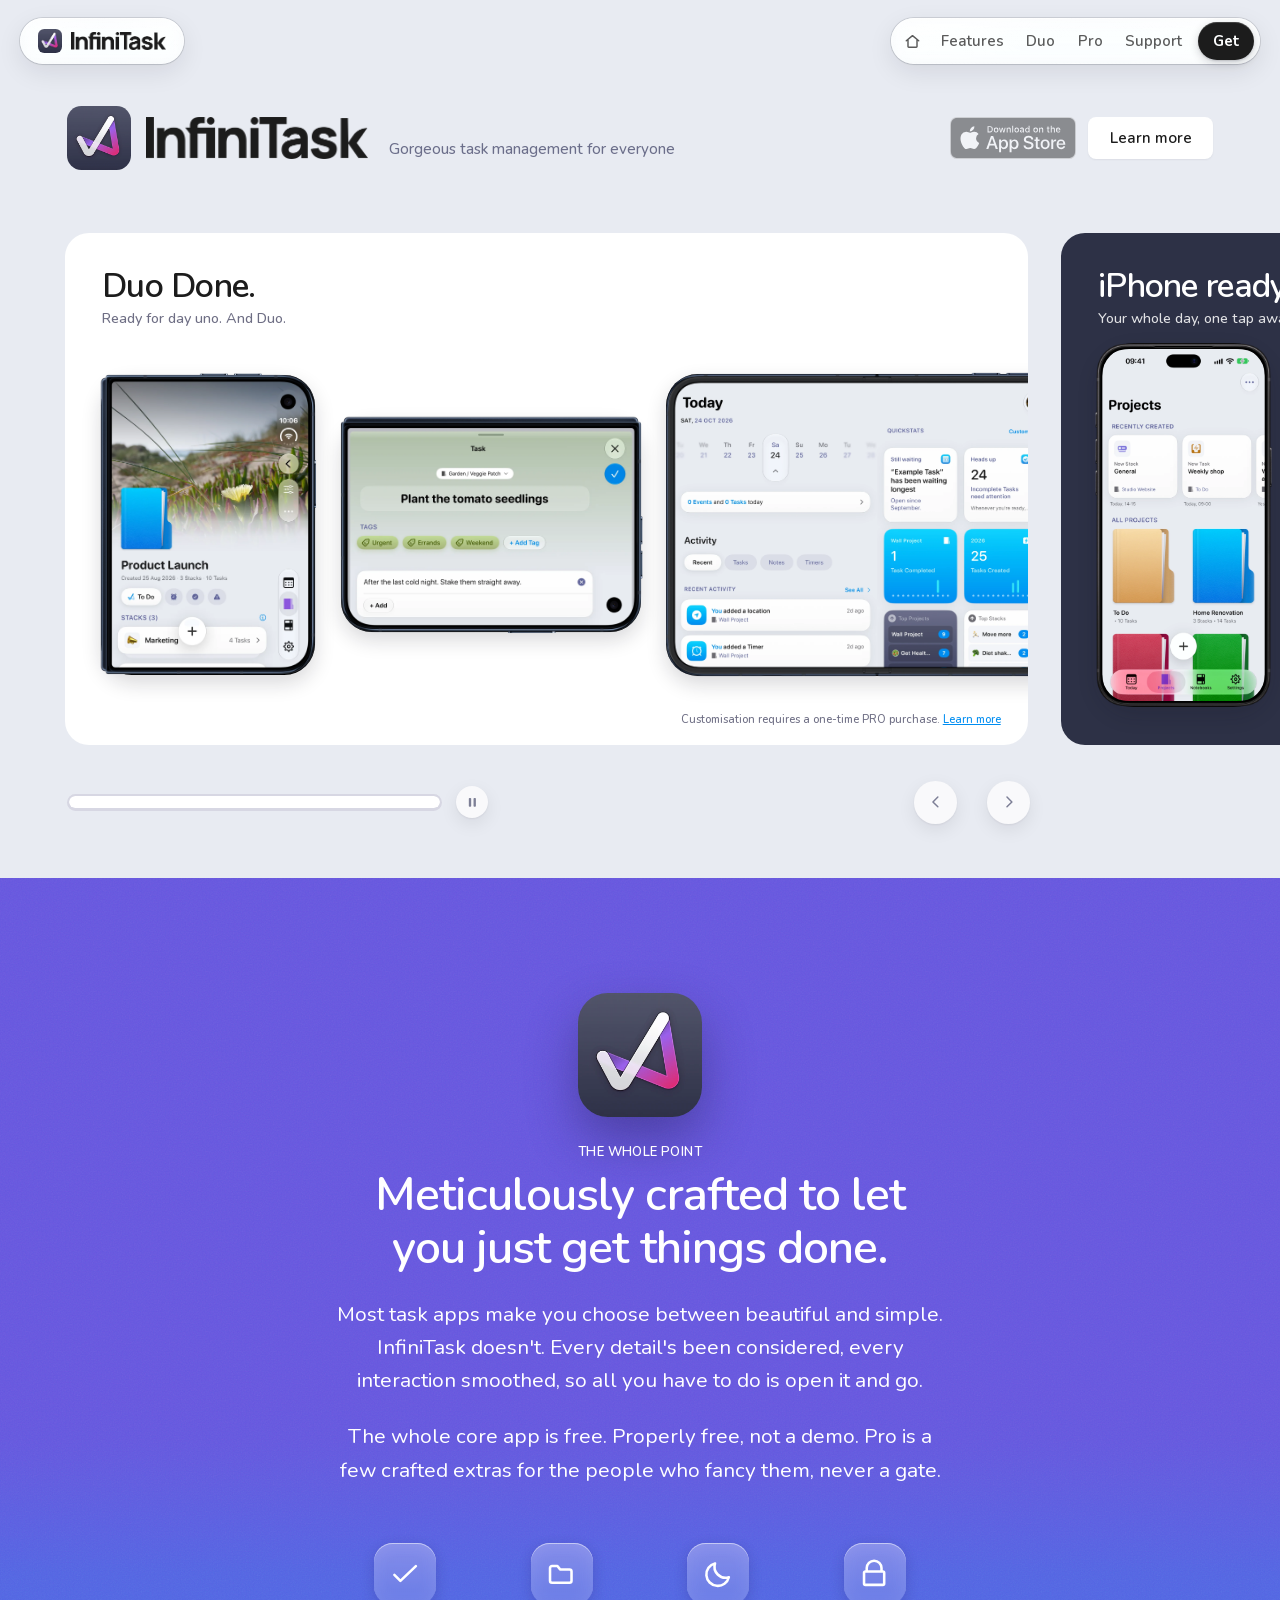
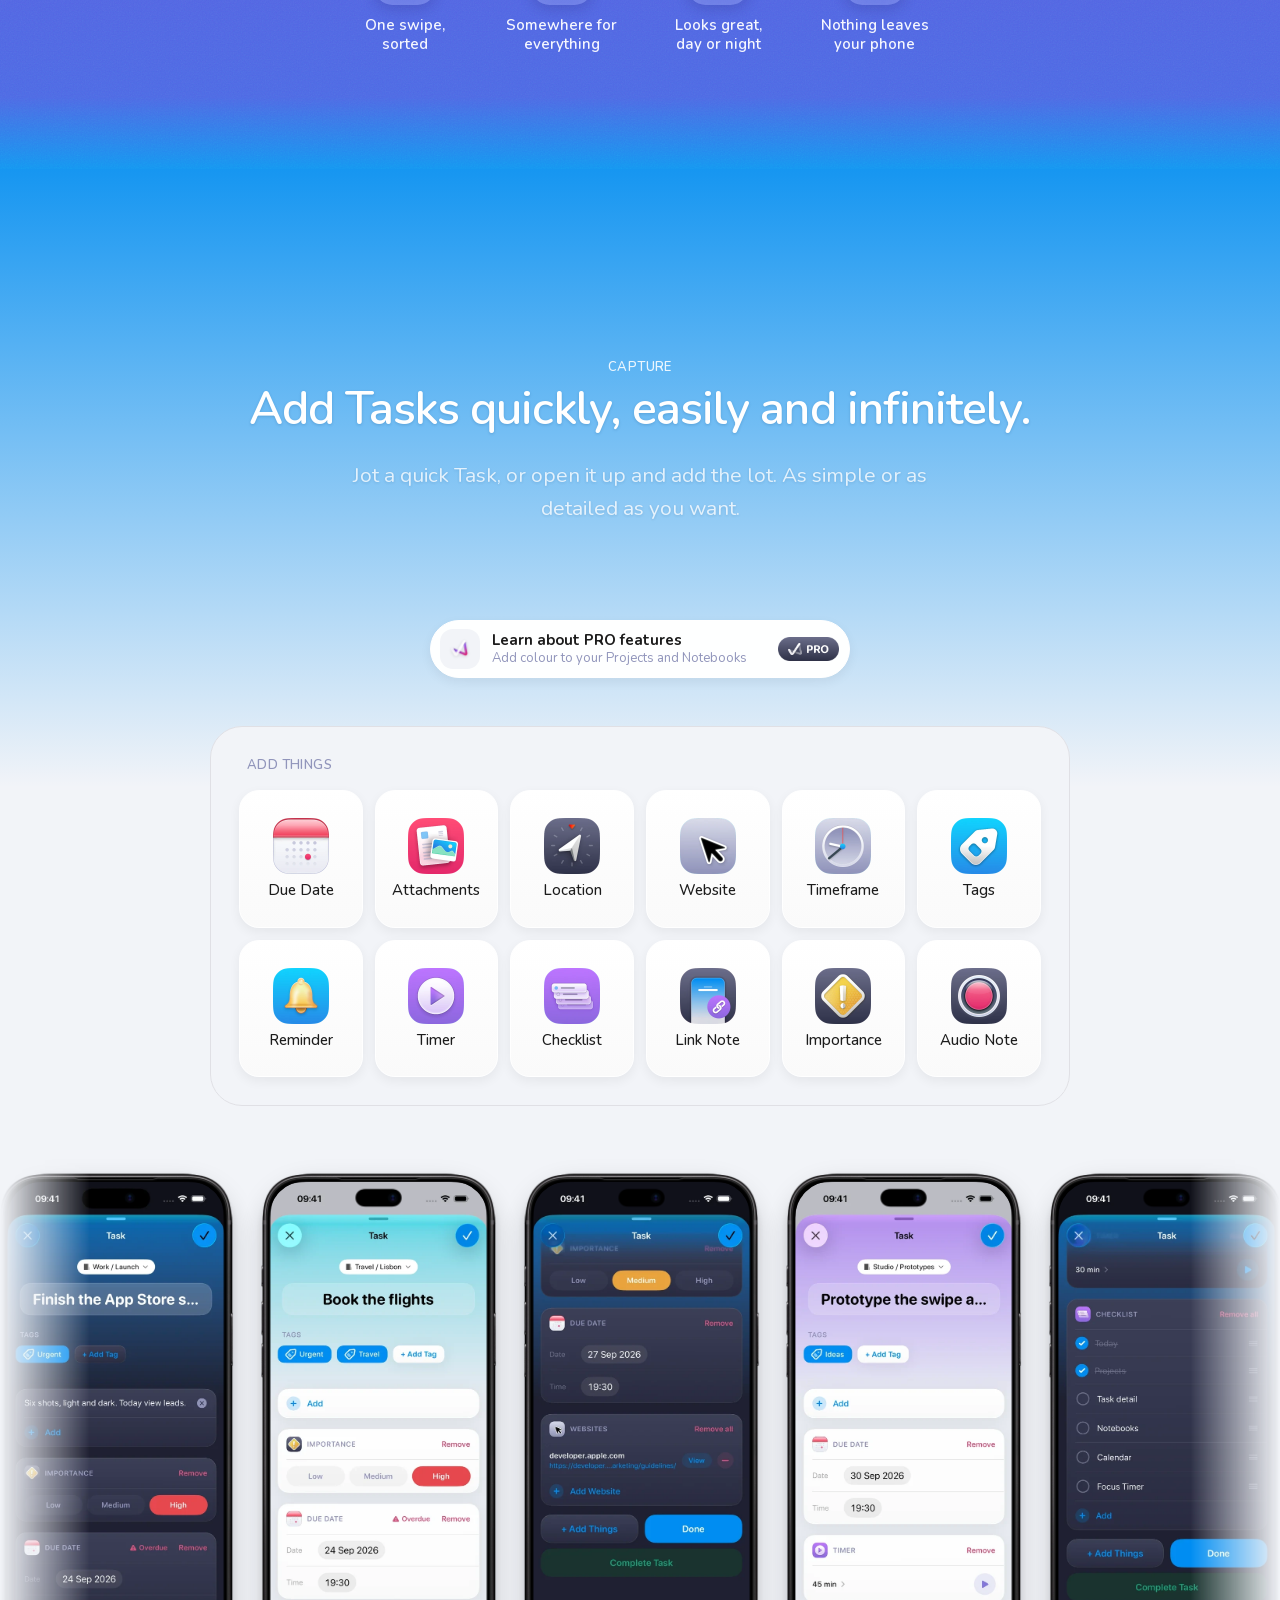
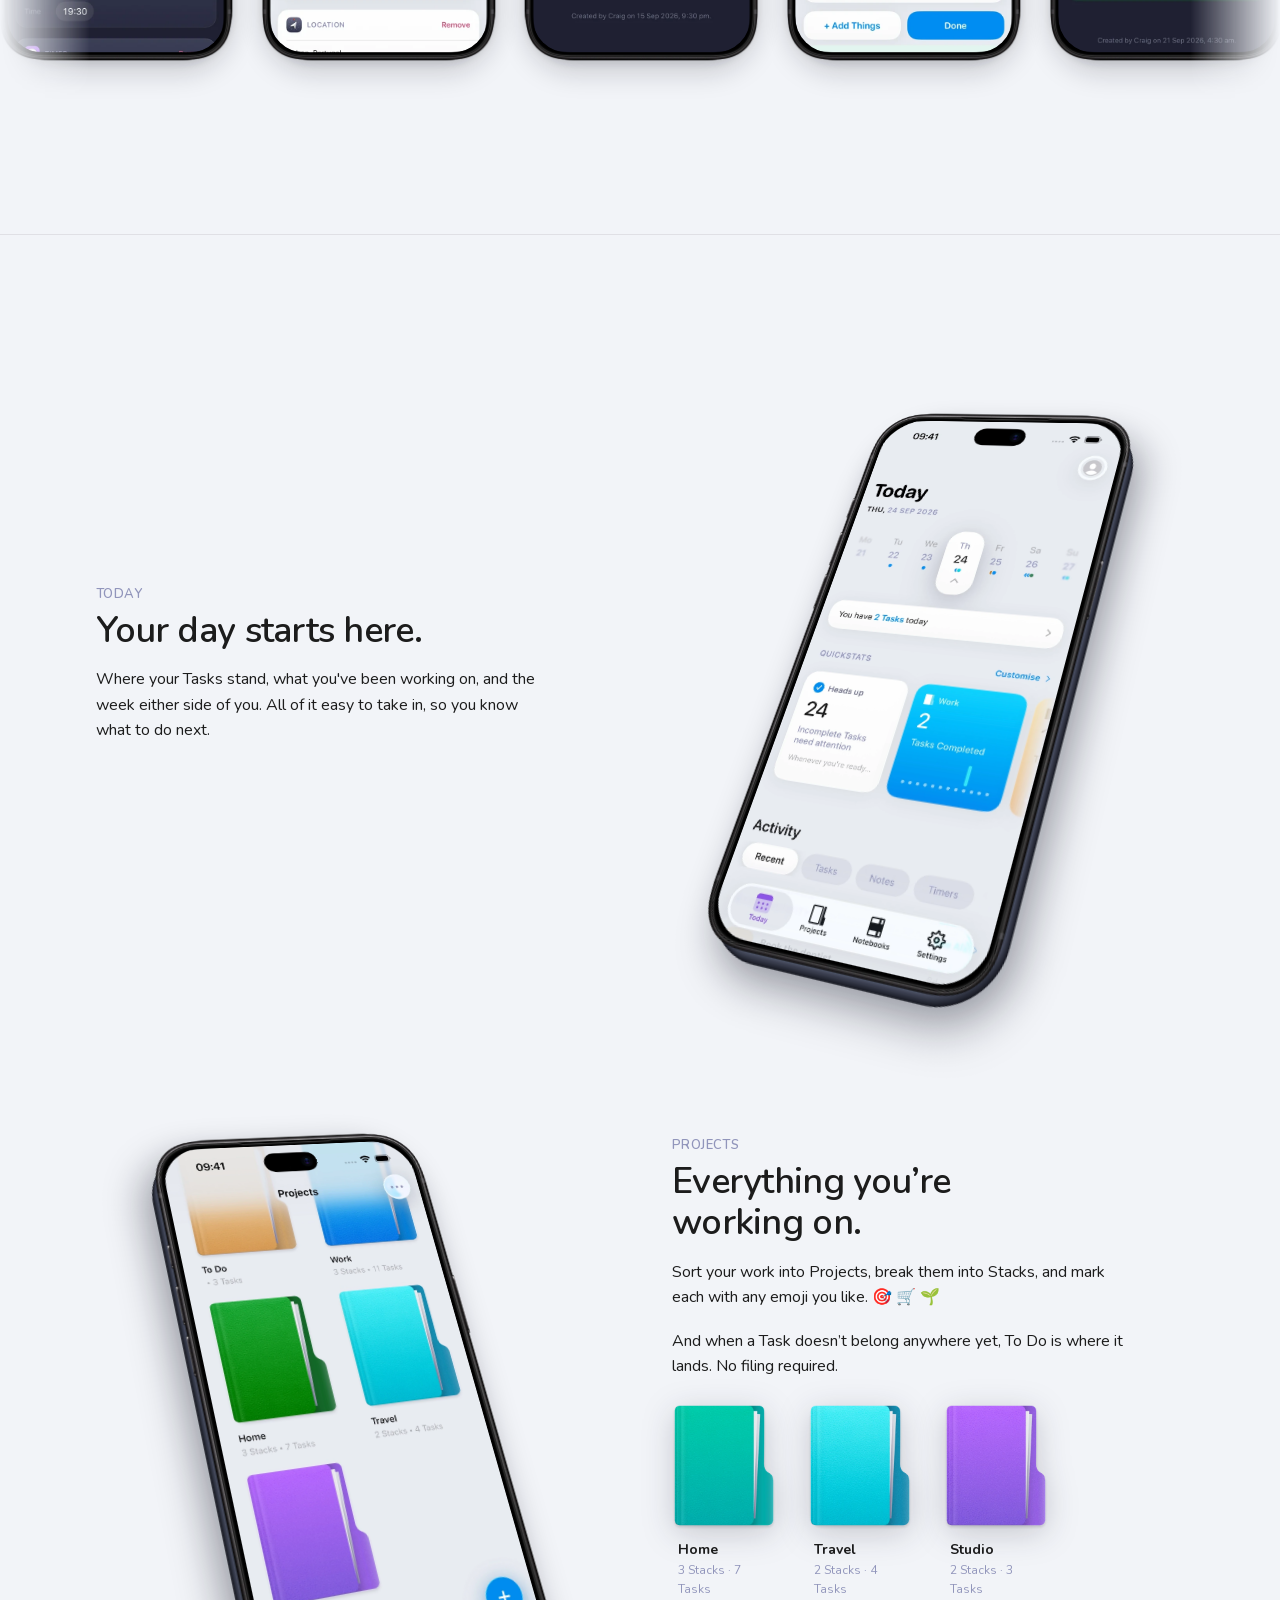
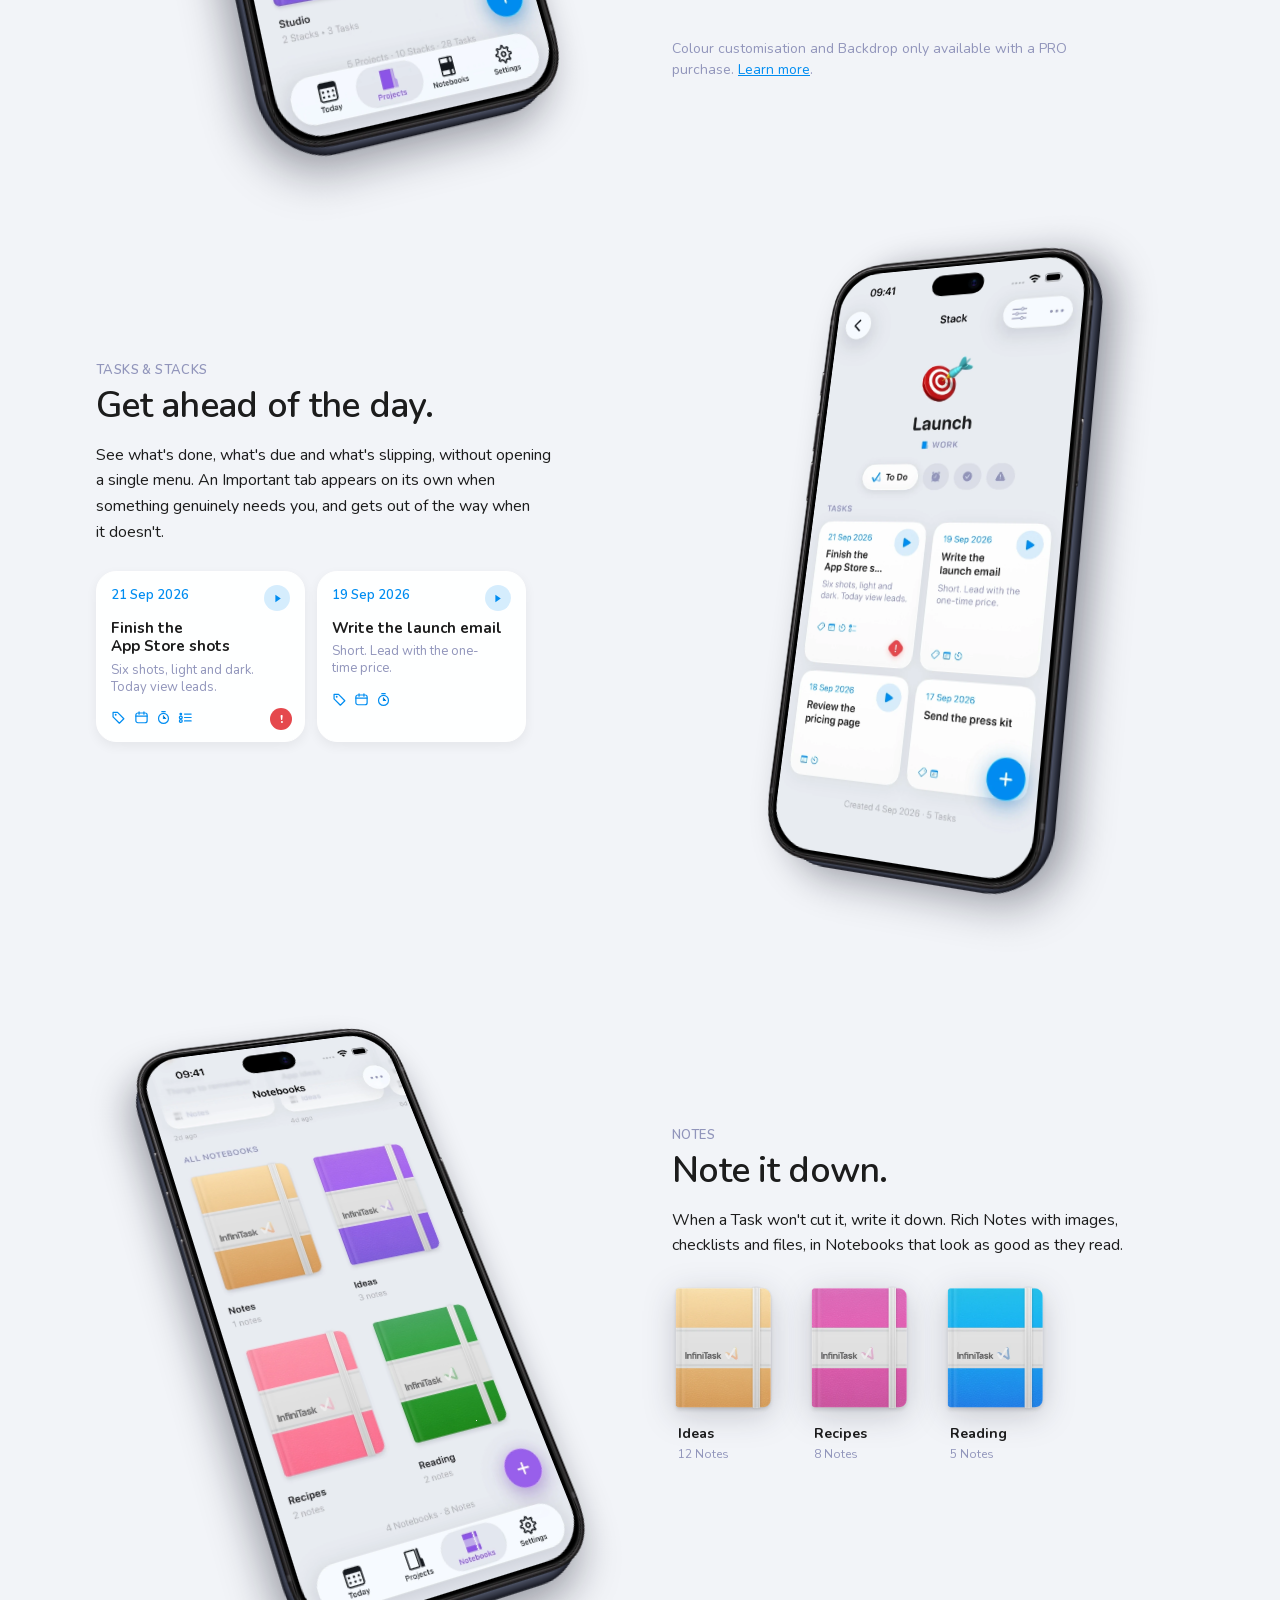
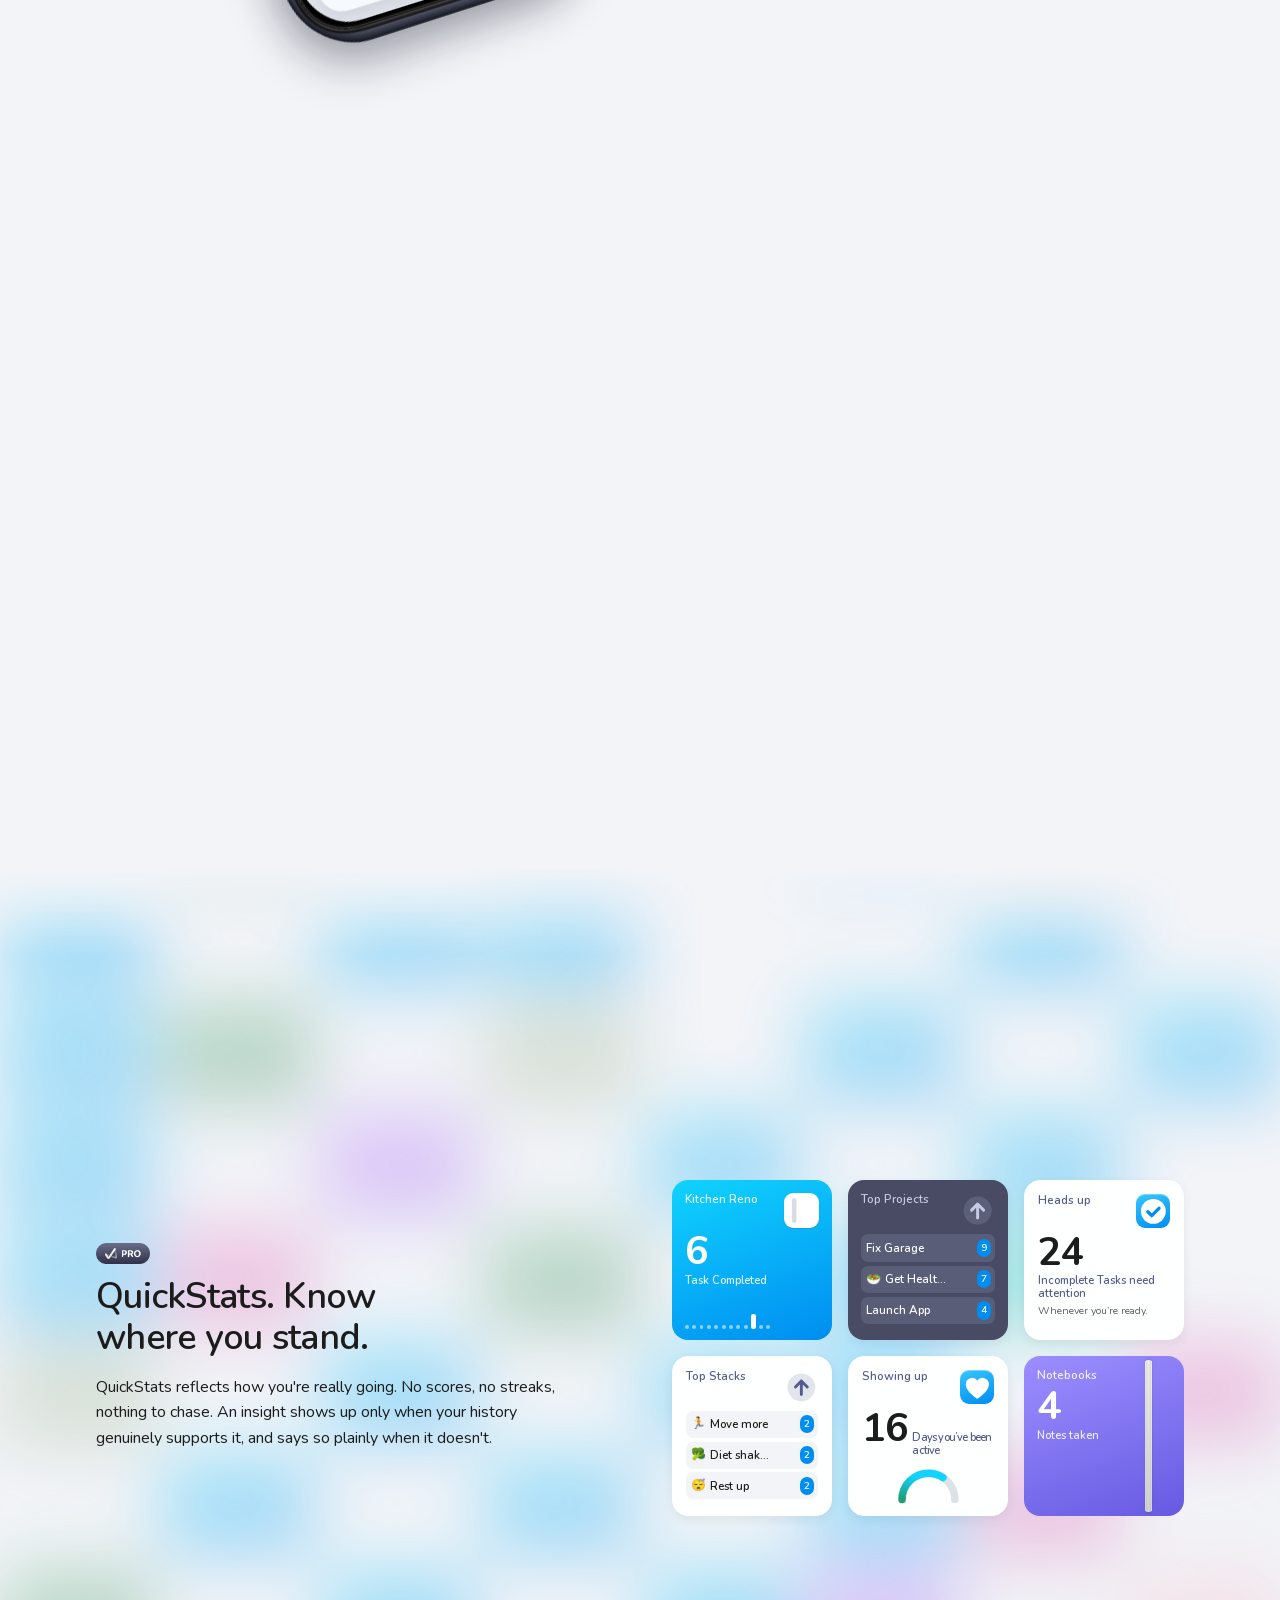
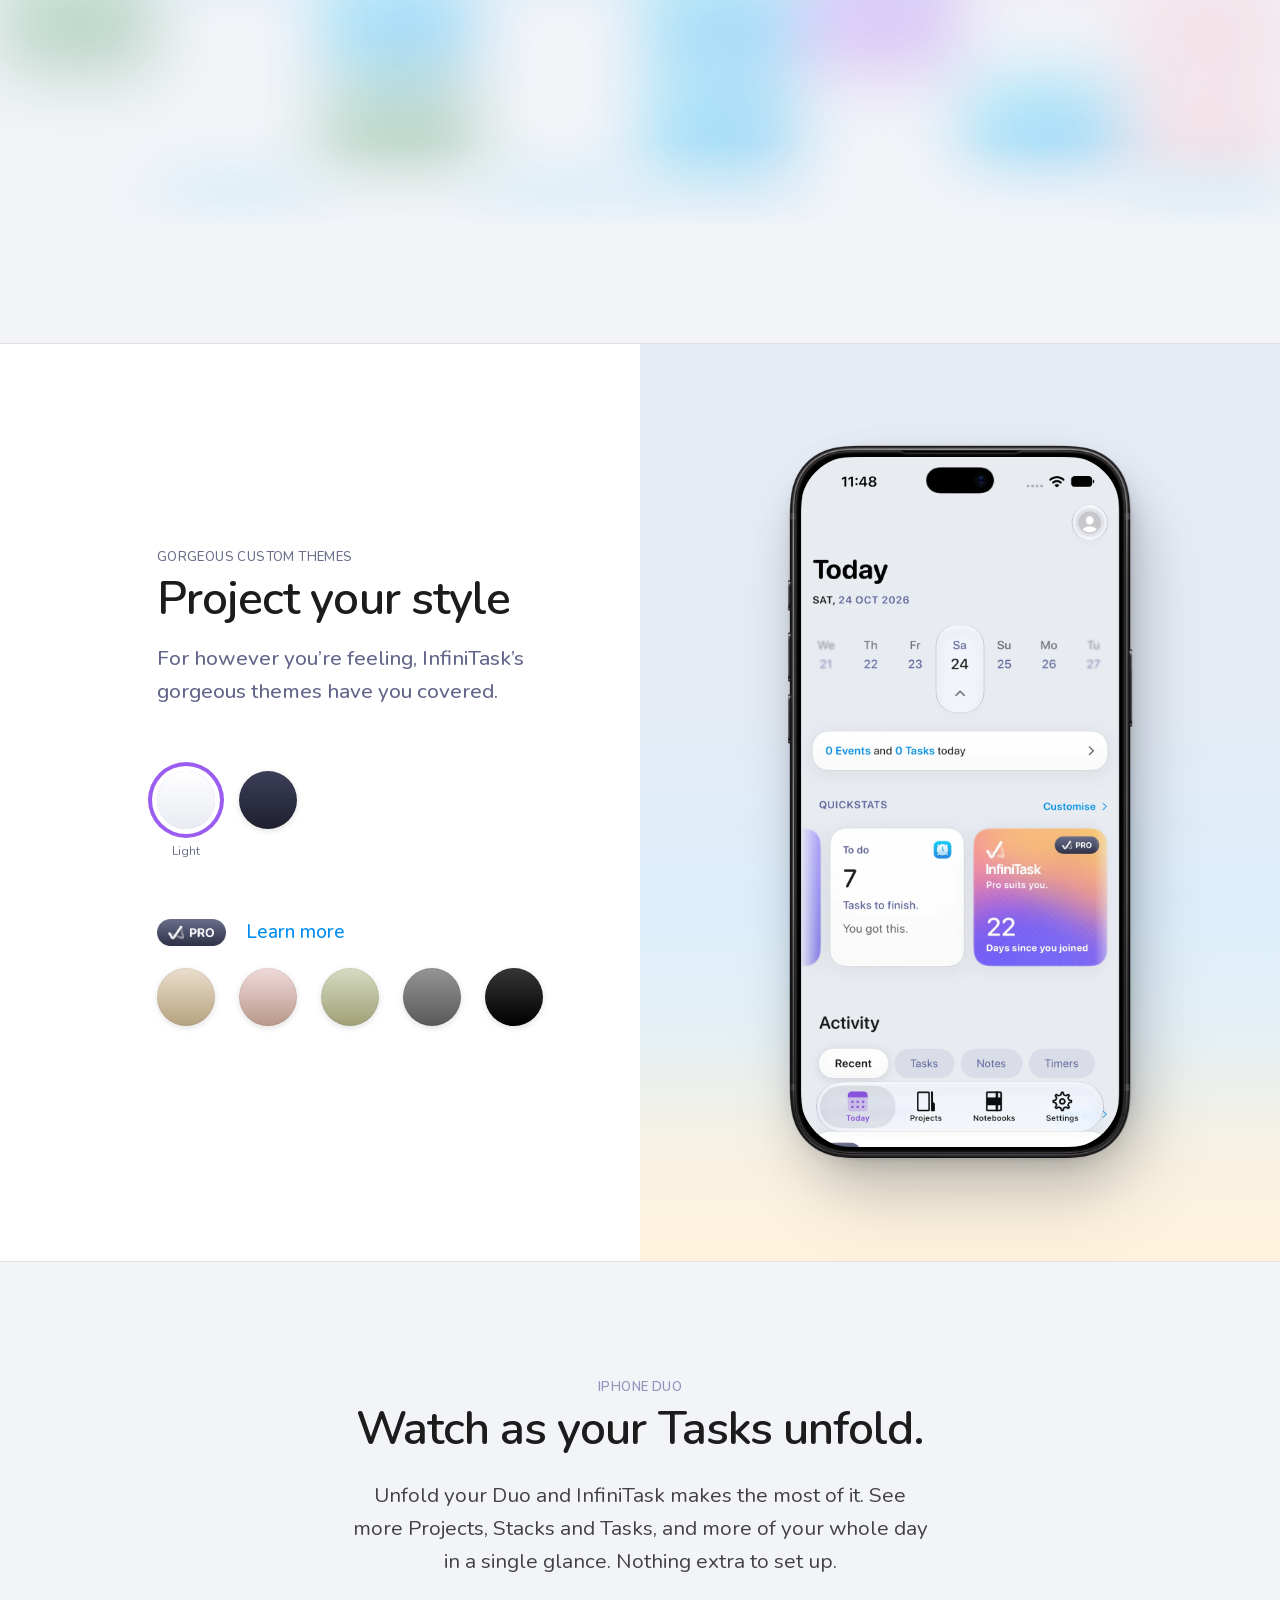
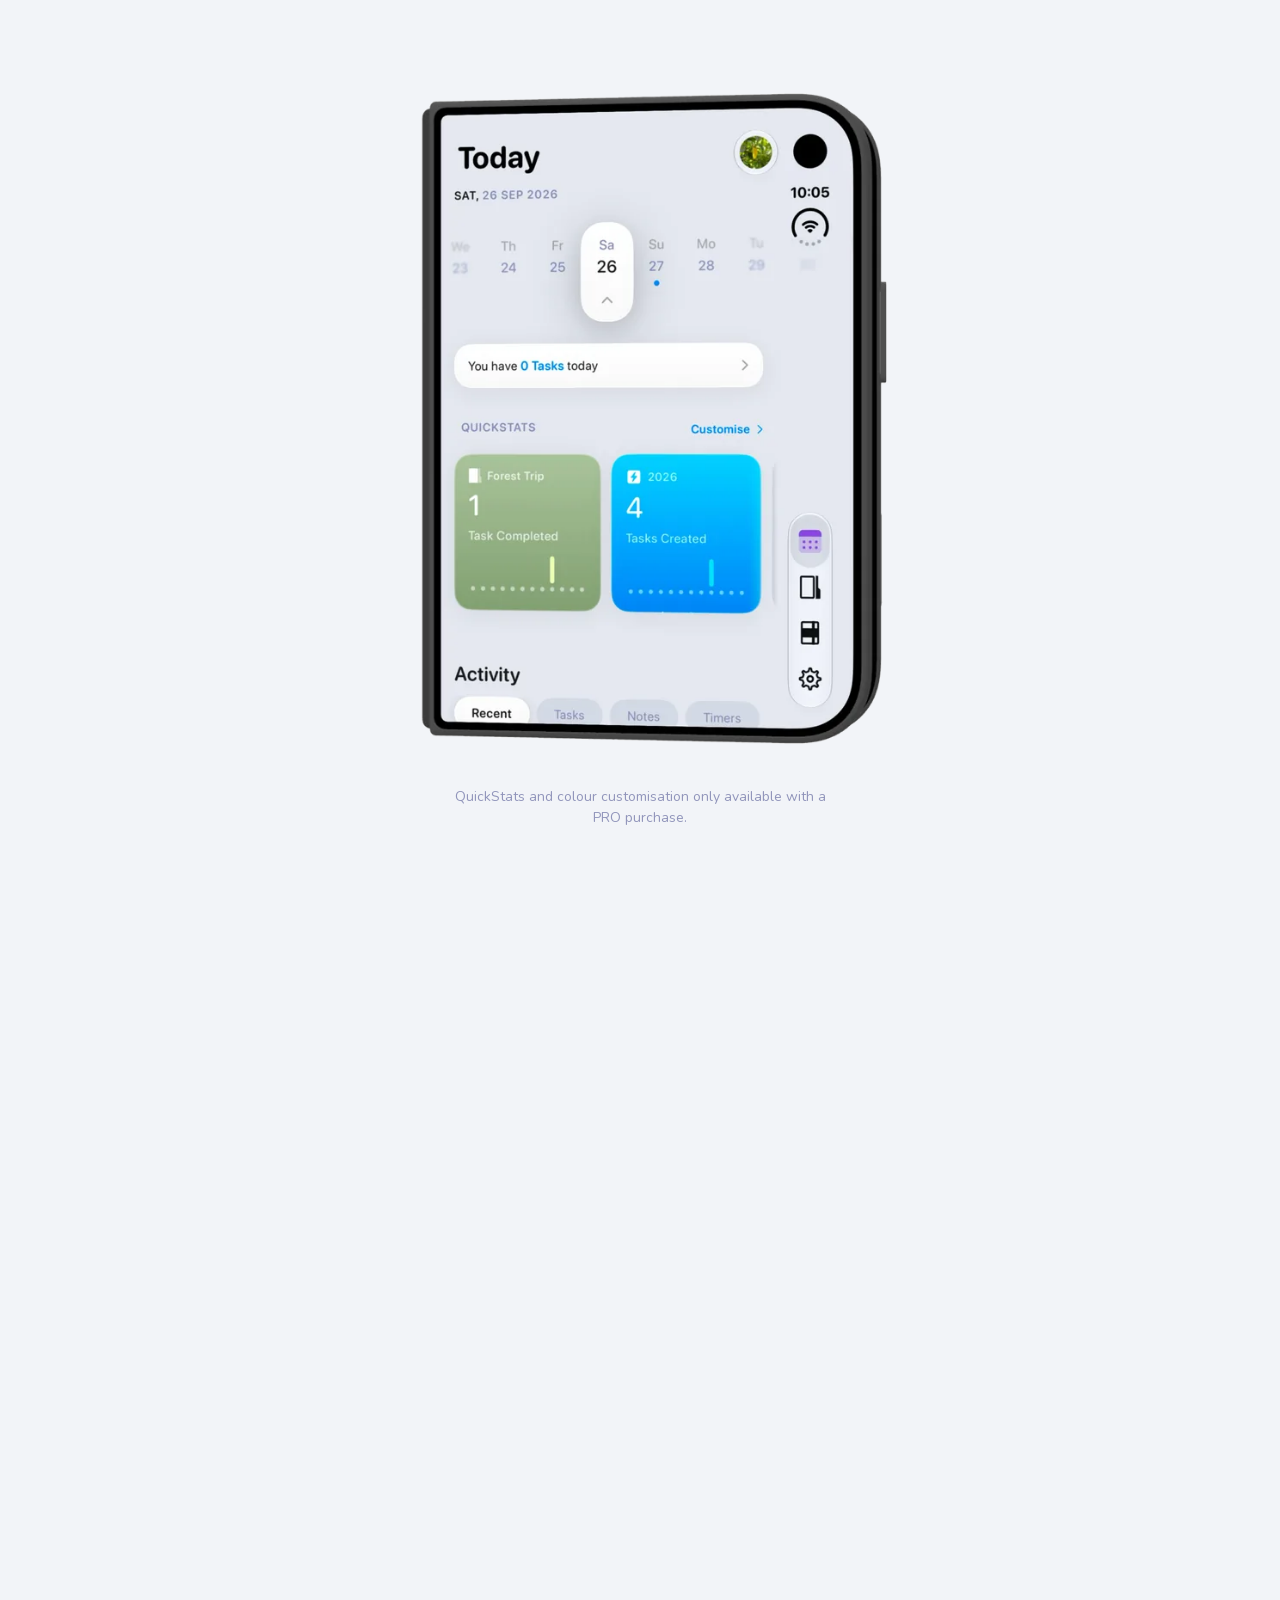
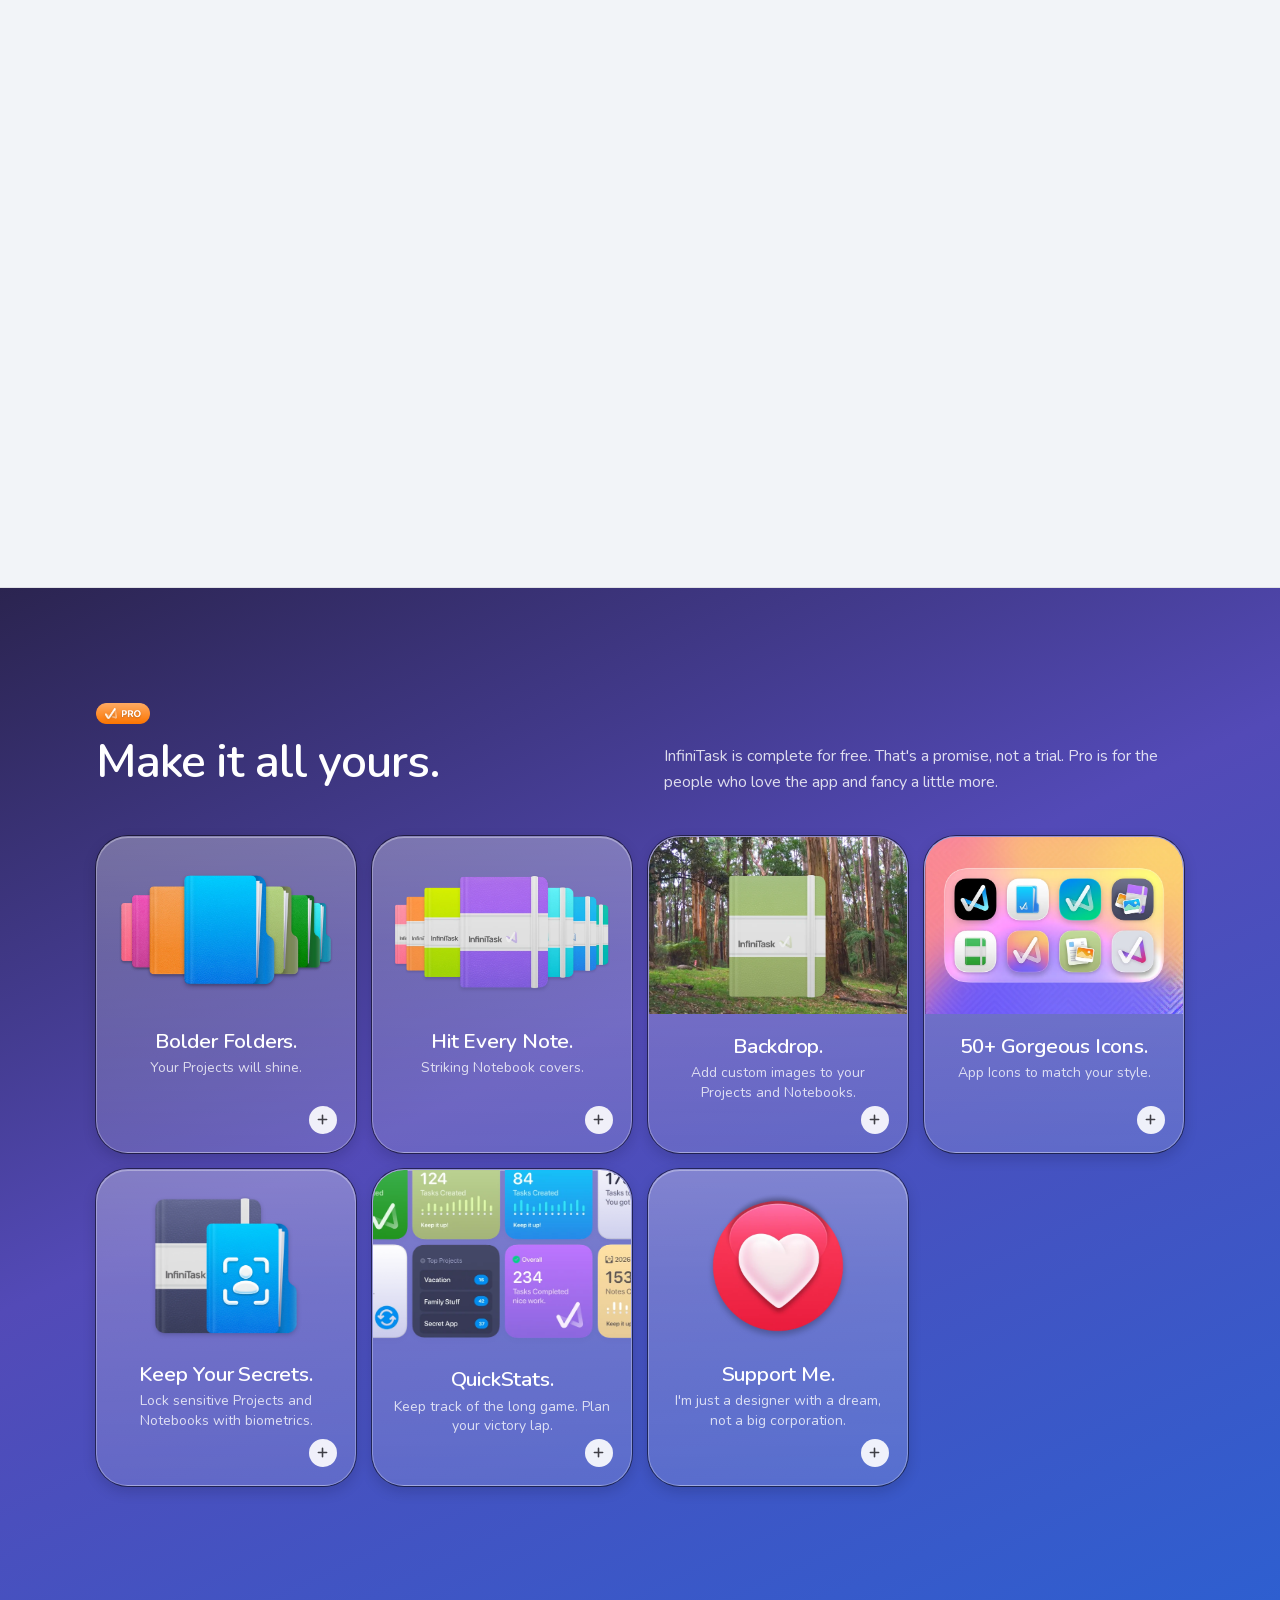
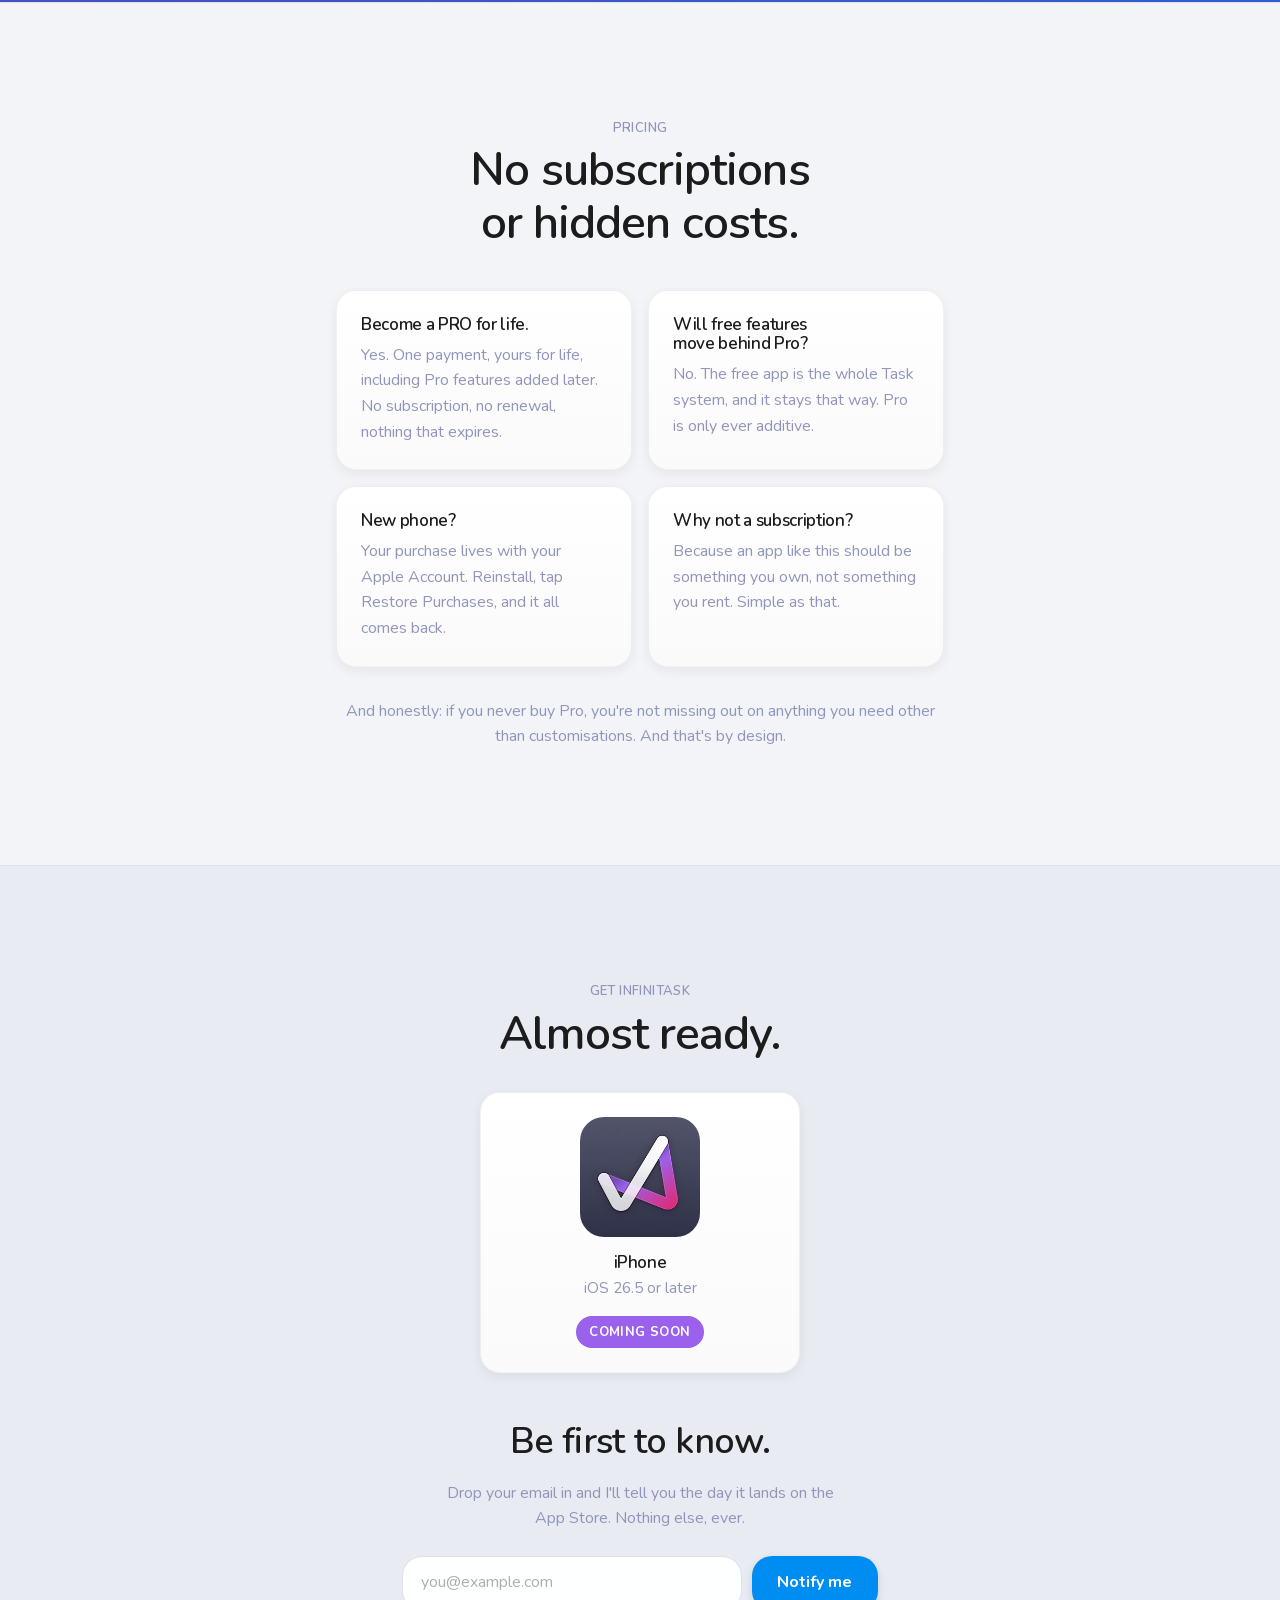
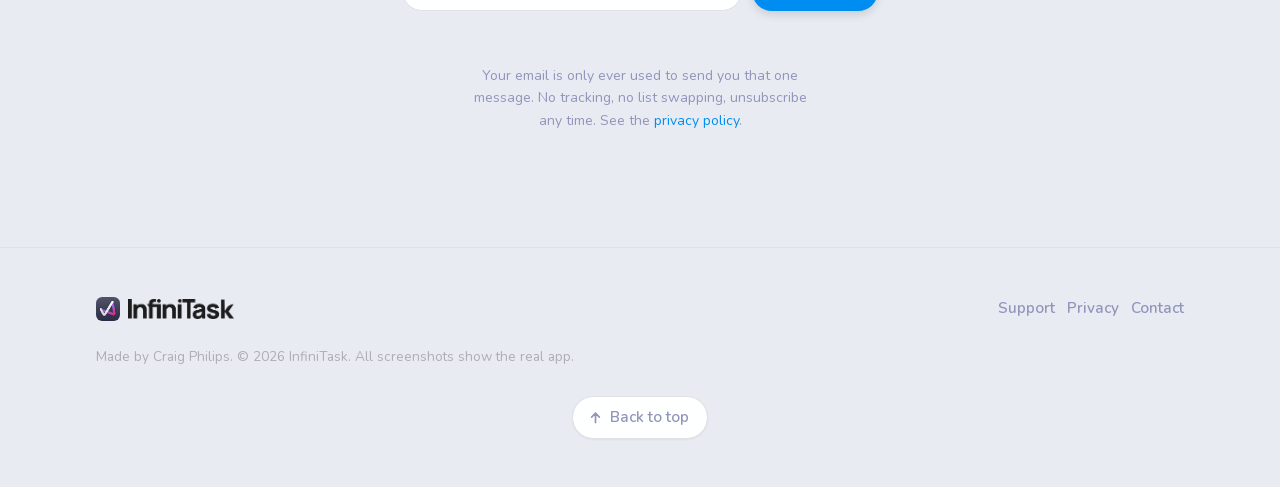
==== commit cdedbb0d: "Start-screen carousel, brand pill, App Store badge and Pricing confetti - Start screen: Apple-style " ====
--- a/index.html
+++ b/index.html
@@ -18,13 +18,19 @@
 <meta property="og:image" content="img/icon/icon-512.png">
 <meta property="og:type" content="website">
 <script>document.documentElement.className += ' js';</script>
-<link rel="stylesheet" href="css/site.css?v=20261025211221">
+<link rel="stylesheet" href="css/site.css?v=20261115181500">
 </head>
 <body>
 
 <div class="veil" aria-hidden="true"><i></i><i></i><i></i><i></i><i></i><i></i></div>
 
-<header class="nav" id="nav">
+<header class="nav nav--reveal" id="nav">
+  <!-- Brand pill, top left: wide windows only, and only once you have
+       scrolled (see .nav__brand in site.css). -->
+  <a class="nav__brand nav__pill" href="#top" aria-label="InfiniTask home">
+    <img class="nav__mark" src="img/icon/app-icon.webp" alt="" width="460" height="460">
+    <span class="nav__word">InfiniTask</span>
+  </a>
   <nav class="nav__links nav__pill" aria-label="Main">
     <a class="nav__home" href="#top" aria-label="Home" title="Home"><svg viewBox="0 0 20 20" aria-hidden="true" focusable="false"><path d="M2.7 9.1 10 3.1l7.3 6M4.7 7.7v8.1c0 .5.4.9.9.9h8.8c.5 0 .9-.4.9-.9V7.7" fill="none" stroke="currentColor" stroke-width="1.7" stroke-linecap="round" stroke-linejoin="round"/></svg></a>
     <a href="#features">Features</a>
@@ -37,57 +43,122 @@
 
 <main>
 
-  <!-- The morphing app icon. Fixed, so it can live anywhere in the document;
-       JS places it over .brand-slot, which now sits in the band below rather
-       than in the first screen. -->
-  <a class="brand" id="brand" href="#top" aria-label="InfiniTask, back to top">
-    <img class="brand__mark" src="img/icon/app-icon.webp" alt="" width="460" height="460">
-  </a>
-
   <!-- ============================================ start
-       The first screen, built to read like the app's own first screen: light,
-       quiet, one thing to look at. The blue is not painted on; it rises into
-       view as you scroll (see .start__blue), so the page opens clean and the
-       colour arrives on the way down into the band below. -->
+       The first screen, laid out from Craig's mock (2026-11-15) and modelled
+       on apple.com/iphone: the brand and two buttons across the top, then a
+       row of three cards, one per device, that moves along on a timer. The
+       progress bar bottom left fills across all three; the arrows bottom right
+       step through them. Without JS the row still scrolls and swipes.
+       The purple that used to rise from the foot of this section as you
+       scrolled was taken out (Craig, 2026-11-15). -->
   <section class="start" id="top" data-veil="#E8EBF2">
-    <i class="start__blue" aria-hidden="true"></i>
-
-    <div class="wrap start__inner">
-      <div class="start__copy">
-        <img class="start__mark" src="img/icon/logo-colour.webp" alt="" width="180" height="180" loading="eager">
-        <h1 class="start__wordmark">InfiniTask</h1>
-        <p class="start__sub">Gorgeous task management for everyone</p>
-
-        <p class="start__actions">
-          <!-- App Store badge hidden for now (Craig, 2026-10-24), to go back in
-               nearer launch. Uncomment to restore: the .start__store CSS is
-               still in site.css and the artwork is still in img/badge/.
-               Worth revisiting when it returns: Apple's guidelines intend the
-               "Download on the App Store" badge for apps you can download, and
-               the Pre-order badge for ones you cannot yet.
-          <a class="start__store" href="#get">
-            <img src="img/badge/download-on-the-app-store.svg"
-                 alt="Download on the App Store" width="120" height="40">
-          </a>
-          -->
-          <a class="start__more" href="#point">Learn more</a>
-        </p>
-
-        <p class="start__req">For iPhone, iPhone Duo and iPad. Requires iOS 26.5 or later.</p>
-      </div>
-
-      <!-- Three devices in a row, all standing on one baseline. The Duo is in
-           front because it is the one worth looking at; the iPad and iPhone
-           sit either side of it saying "and these too". -->
-      <div class="start__stage">
-        <div class="start__dev start__dev--pad">
-          <img src="img/shots/40-start-ipad.webp" alt="InfiniTask on iPad in the Moon Grey theme, showing the Home Renovation Project with its Tasks and recent attachments under a waterfall photo." width="1379" height="2000" loading="eager">
-        </div>
-        <div class="start__dev start__dev--duo">
-          <img src="img/shots/42-start-duo.webp" alt="InfiniTask on an opened iPhone Duo, showing Today with Activity on the left and QuickStats on the right." width="2000" height="1407" loading="eager">
-        </div>
-        <div class="start__dev start__dev--phone">
-          <img src="img/shots/41-start-iphone.webp" alt="InfiniTask on iPhone in the Moon Grey theme, showing the Blast Off Project and its two Tasks." width="920" height="2000" loading="eager">
+    <div class="start__head">
+      <div class="start__brand">
+        <img class="start__icon" src="img/icon/app-icon.webp" alt="" width="460" height="460" loading="eager">
+        <div class="start__names">
+          <h1 class="start__wordmark">InfiniTask</h1>
+          <p class="start__sub">Gorgeous task management for everyone</p>
+        </div>
+      </div>
+
+      <p class="start__actions">
+        <!-- Apple's App Store badge in place of the black button, greyed out
+             and not a link until launch, for App Store submission (Craig,
+             2026-11-15). At launch, make the span an <a> to the listing and
+             drop start__store--soon. The black badge shows on a light page and
+             the white one on a dark page, as the black button did. -->
+        <span class="start__store start__store--soon">
+          <img class="start__store-light" src="img/badge/download-on-the-app-store.svg"
+               alt="Download on the App Store, coming soon" width="120" height="40">
+          <img class="start__store-dark" src="img/badge/download-on-the-app-store-white.svg"
+               alt="Download on the App Store, coming soon" width="120" height="40">
+        </span>
+        <a class="start__cta start__cta--more" href="#point">Learn more</a>
+      </p>
+    </div>
+
+    <div class="tour" role="region" aria-roledescription="carousel" aria-label="InfiniTask on iPhone Duo, iPhone and iPad">
+      <div class="tour__track" id="tour-track" aria-live="off">
+
+        <article class="tour__card tour__card--duo" role="group" aria-roledescription="slide" aria-label="1 of 3: iPhone Duo">
+          <div class="tour__copy">
+            <h2 class="tour__title">Duo Done.</h2>
+            <p class="tour__sub">Ready for day uno. And Duo.</p>
+          </div>
+          <div class="tour__stage">
+            <div class="tour__dev tour__dev--duo-folded">
+              <img src="img/shots/50-hero-duo-folded.webp" alt="InfiniTask on a folded iPhone Duo, showing the Product Launch Project over a photo of dune grass." width="900" height="1306" loading="eager">
+            </div>
+            <div class="tour__dev tour__dev--duo-land">
+              <img src="img/shots/51-hero-duo-folded-land.webp" alt="A folded iPhone Duo on its side, showing the Task Plant the tomato seedlings with its Tags." width="1300" height="896" loading="eager">
+            </div>
+            <div class="tour__dev tour__dev--duo">
+              <img src="img/shots/42-start-duo.webp" alt="InfiniTask on an opened iPhone Duo, showing Today with Activity on the left and QuickStats on the right." width="2000" height="1407" loading="eager">
+            </div>
+          </div>
+          <p class="tour__note">Customisation requires a one-time PRO purchase. <a href="#pro">Learn more</a></p>
+        </article>
+
+        <article class="tour__card tour__card--phone" role="group" aria-roledescription="slide" aria-label="2 of 3: iPhone">
+          <div class="tour__copy">
+            <h2 class="tour__title">iPhone ready.</h2>
+            <p class="tour__sub">Your whole day, one tap away.</p>
+          </div>
+          <div class="tour__stage">
+            <div class="tour__dev tour__dev--phone">
+              <img src="img/shots/52-hero-iphone-projects.webp" alt="The Projects screen on iPhone, with recently created Stacks and Tasks above a folder for each Project." width="920" height="2000" loading="lazy">
+            </div>
+            <div class="tour__dev tour__dev--phone">
+              <img src="img/shots/53-hero-iphone-notebooks.webp" alt="The Notebooks library on iPhone in the Moon Grey theme, with recently created Notes above each Notebook's cover." width="920" height="2000" loading="lazy">
+            </div>
+            <div class="tour__dev tour__dev--phone">
+              <img src="img/shots/54-hero-iphone-journal.webp" alt="The Travel Journal Notebook on iPhone, its blue cover over a beach photo, with Notes from the bay and a Kyoto wish list." width="920" height="2000" loading="lazy">
+            </div>
+            <div class="tour__dev tour__dev--phone">
+              <img src="img/shots/55-hero-iphone-add-things.webp" alt="The Add Things sheet on iPhone, offering a Due Date, Attachments, an Audio Note, a Location, a Website, a Timeframe, a Reminder and a Timer." width="920" height="2000" loading="lazy">
+            </div>
+          </div>
+          <p class="tour__note">Customisation requires a one-time PRO purchase. <a href="#pro">Learn more</a></p>
+        </article>
+
+        <article class="tour__card tour__card--pad" role="group" aria-roledescription="slide" aria-label="3 of 3: iPad">
+          <div class="tour__copy">
+            <h2 class="tour__title">Big screen, check.</h2>
+            <p class="tour__sub">Available on iPad, wherever you go.</p>
+          </div>
+          <div class="tour__stage">
+            <div class="tour__dev tour__dev--pad">
+              <img src="img/shots/40-start-ipad.webp" alt="InfiniTask on iPad in the Moon Grey theme, showing the Home Renovation Project with its Tasks and recent attachments under a waterfall photo." width="1379" height="2000" loading="lazy">
+            </div>
+            <div class="tour__dev tour__dev--pad-land">
+              <img src="img/shots/56-hero-ipad-land.webp" alt="Today on iPad in landscape, with recent Activity on the left and QuickStats on the right." width="2000" height="1500" loading="lazy">
+            </div>
+          </div>
+          <p class="tour__note">Customisation requires a one-time PRO purchase. <a href="#pro">Learn more</a></p>
+        </article>
+
+      </div>
+
+      <div class="tour__controls">
+        <div class="tour__time">
+          <div class="tour__bar">
+            <span class="tour__fill-clip" aria-hidden="true"><i class="tour__fill"></i></span>
+            <button class="tour__seg" type="button" data-go="0" aria-controls="tour-track" aria-label="Show iPhone Duo" aria-current="true"></button>
+            <button class="tour__seg" type="button" data-go="1" aria-controls="tour-track" aria-label="Show iPhone"></button>
+            <button class="tour__seg" type="button" data-go="2" aria-controls="tour-track" aria-label="Show iPad"></button>
+          </div>
+          <button class="tour__pause" type="button" aria-controls="tour-track" aria-label="Pause the tour">
+            <svg class="tour__icon-pause" viewBox="0 0 20 20" aria-hidden="true" focusable="false"><rect x="5.2" y="4" width="3.2" height="12" rx="1.1" fill="currentColor"/><rect x="11.6" y="4" width="3.2" height="12" rx="1.1" fill="currentColor"/></svg>
+            <svg class="tour__icon-play" viewBox="0 0 20 20" aria-hidden="true" focusable="false"><path d="M6.6 4.6c0-.9 1-1.4 1.7-.9l7.3 4.9c.7.4.7 1.4 0 1.8l-7.3 4.9c-.7.5-1.7 0-1.7-.9z" fill="currentColor"/></svg>
+          </button>
+        </div>
+        <div class="tour__arrows">
+          <button class="tour__arrow tour__arrow--prev" type="button" aria-controls="tour-track" aria-label="Previous">
+            <svg viewBox="0 0 24 24" aria-hidden="true" focusable="false"><path d="M14.6 5.4 8 12l6.6 6.6" fill="none" stroke="currentColor" stroke-width="2" stroke-linecap="round" stroke-linejoin="round"/></svg>
+          </button>
+          <button class="tour__arrow tour__arrow--next" type="button" aria-controls="tour-track" aria-label="Next">
+            <svg viewBox="0 0 24 24" aria-hidden="true" focusable="false"><path d="M9.4 5.4 16 12l-6.6 6.6" fill="none" stroke="currentColor" stroke-width="2" stroke-linecap="round" stroke-linejoin="round"/></svg>
+          </button>
         </div>
       </div>
     </div>
@@ -96,7 +167,7 @@
   <!-- ============================================ thesis -->
   <section class="band band--bridge" id="point" data-veil="#6657DE">
     <div class="wrap wrap--reading center reveal">
-      <div class="brand-slot" aria-hidden="true"></div>
+      <img class="brand-logo" src="img/icon/app-icon.webp" alt="" width="460" height="460" loading="lazy">
       <p class="section-label">The whole point</p>
       <h2>Meticulously crafted to let you just get things done.</h2>
       <p class="lede">Most task apps make you choose between beautiful and simple. InfiniTask doesn't. Every detail's been considered, every interaction smoothed, so all you have to do is open it and go.</p>
@@ -245,7 +316,7 @@
 
       <div class="feature reveal qs-feature">
         <div class="qs-fieldwrap" aria-hidden="true">
-          <div class="qs-field"><i></i><i class="qf--forest"></i><i></i><i class="qf--blue"></i><i></i><i class="qf--blue"></i><i class="qf--blush"></i><i></i><i class="qf--blue"></i><i></i><i class="qf--blue"></i><i class="qf--blue"></i><i></i><i></i><i class="qf--blue"></i><i></i><i class="qf--blue"></i><i class="qf--forest"></i><i></i><i class="qf--sage"></i><i></i><i class="qf--blue"></i><i></i><i class="qf--blue"></i><i class="qf--blue"></i><i></i><i class="qf--purple"></i><i></i><i class="qf--blue"></i><i></i><i class="qf--blue"></i><i></i><i class="qf--blue"></i><i class="qf--pink"></i><i></i><i class="qf--forest"></i><i></i><i class="qf--blue"></i><i class="qf--teal"></i><i></i><i class="qf--sage"></i><i></i><i class="qf--blue"></i><i></i><i class="qf--blue"></i><i class="qf--blue"></i><i></i><i class="qf--pink"></i><i></i><i class="qf--blue"></i><i></i><i class="qf--blue"></i><i></i><i class="qf--blue"></i><i class="qf--pink"></i><i></i><i class="qf--forest"></i><i></i><i class="qf--blue"></i><i></i><i class="qf--blue"></i><i class="qf--purple"></i><i></i><i class="qf--blush"></i><i></i></div>
+          <div class="qs-field"><i></i><i class="qf--forest"></i><i></i><i class="qf--blue"></i><i></i><i class="qf--blue"></i><i class="qf--blush"></i><i></i><i class="qf--blue"></i><i></i><i class="qf--blue"></i><i class="qf--blue"></i><i></i><i></i><i class="qf--blue"></i><i></i><i class="qf--blue"></i><i class="qf--forest"></i><i></i><i class="qf--sage"></i><i></i><i class="qf--blue"></i><i></i><i class="qf--blue"></i><i class="qf--blue"></i><i></i><i class="qf--purple"></i><i></i><i class="qf--blue"></i><i></i><i class="qf--blue"></i><i></i><i class="qf--blue"></i><i class="qf--pink"></i><i></i><i class="qf--forest"></i><i></i><i class="qf--blue"></i><i class="qf--teal"></i><i></i><i class="qf--sage"></i><i></i><i class="qf--blue"></i><i></i><i class="qf--blue"></i><i class="qf--blue"></i><i></i><i class="qf--pink"></i><i></i><i class="qf--blue"></i><i></i><i class="qf--blue"></i><i></i><i class="qf--blue"></i><i class="qf--pink"></i><i></i><i class="qf--forest"></i><i></i><i class="qf--blue"></i><i></i><i class="qf--blue"></i><i class="qf--purple"></i><i></i><i class="qf--blush"></i><i></i><i></i><i class="qf--forest"></i><i></i><i class="qf--blue"></i><i></i><i class="qf--blue"></i><i class="qf--blush"></i><i></i><i class="qf--blue"></i><i></i><i class="qf--blue"></i><i class="qf--blue"></i><i></i><i></i><i class="qf--blue"></i><i></i><i class="qf--blue"></i><i class="qf--forest"></i><i></i><i class="qf--sage"></i><i></i><i class="qf--blue"></i><i></i><i class="qf--blue"></i><i class="qf--blue"></i><i></i><i class="qf--purple"></i><i></i><i class="qf--blue"></i><i></i><i class="qf--blue"></i><i></i><i class="qf--blue"></i><i class="qf--pink"></i><i></i><i class="qf--forest"></i><i></i><i class="qf--blue"></i><i class="qf--teal"></i><i></i><i class="qf--sage"></i><i></i><i class="qf--blue"></i><i></i><i class="qf--blue"></i><i class="qf--blue"></i><i></i><i class="qf--pink"></i><i></i><i class="qf--blue"></i><i></i><i class="qf--blue"></i><i></i><i class="qf--blue"></i><i class="qf--pink"></i><i></i><i class="qf--forest"></i><i></i><i class="qf--blue"></i><i></i><i class="qf--blue"></i><i class="qf--purple"></i><i></i><i class="qf--blush"></i><i></i></div>
         </div>
         <div class="feature__text">
           <p class="section-label section-label--pro"><img src="img/icon/pro-badge.webp" alt="Pro feature" width="61" height="24" loading="lazy"></p>
@@ -412,16 +483,17 @@
     </div>
   </section>
 
-  <!-- ============================================ honest pricing -->
-  <section class="band band--tint band--edge">
+  <!-- ============================================ honest pricing
+       data-confetti: the app's Pro confetti rains here (site.js). -->
+  <section class="band band--tint band--edge" data-confetti>
     <div class="wrap wrap--reading reveal">
       <div class="center">
         <p class="section-label">Pricing</p>
-        <h2>One purchase, explained honestly.</h2>
+        <h2>No subscriptions or hidden costs.</h2>
       </div>
       <div class="grid-cards" style="margin-top:2.5rem;">
         <div class="card">
-          <h4>Really one-time?</h4>
+          <h4>Become a PRO for life.</h4>
           <p class="muted" style="margin:0;">Yes. One payment, yours for life, including Pro features added later. No subscription, no renewal, nothing that expires.</p>
         </div>
         <div class="card">
@@ -437,7 +509,7 @@
           <p class="muted" style="margin:0;">Because an app like this should be something you own, not something you rent. Simple as that.</p>
         </div>
       </div>
-      <p class="center muted" style="margin-top:2rem;">And honestly: if you never buy Pro, you're not missing anything you need. That's by design.</p>
+      <p class="center muted" style="margin-top:2rem;">And honestly: if you never buy Pro, you're not missing out on anything you need other than customisations. And that's by design.</p>
     </div>
   </section>
 
@@ -708,6 +780,6 @@
   </div>
 </dialog>
 
-<script src="js/site.js?v=20261025211221"></script>
+<script src="js/site.js?v=20261115181500"></script>
 </body>
 </html>
--- a/css/site.css
+++ b/css/site.css
@@ -307,9 +307,6 @@
 @media (prefers-reduced-motion: reduce) {
   /* nothing animates here; the grain is static and stays */
 }
-/* The morphing icon starts here now rather than in the hero, so the slot needs
-   air under it before the label. */
-.band--bridge .brand-slot { margin-bottom: clamp(1rem, 2.5vw, 1.6rem); }
 .band--bridge .pillars { margin-top: clamp(2.5rem, 5vw, 3.5rem); }
 .band--bridge h2,
 .band--bridge .lede { color: #fff; opacity: 1; }
@@ -317,6 +314,18 @@
    and the .82 alpha alone dropped it to 3.76. */
 .band--bridge .section-label { color: #fff; }
 .band--edge { border-block: 1px solid var(--divider); }
+
+/* The Pricing section's confetti (site.js draws it). Over the cards, never in
+   the way of a click, and feathered in at the section's top edge so pieces
+   come out of the page there rather than from a hard line. */
+[data-confetti] { position: relative; }
+.confetti {
+  position: absolute; inset: 0; z-index: 3;
+  width: 100%; height: 100%;
+  pointer-events: none;
+  -webkit-mask-image: linear-gradient(transparent, #000 5rem);
+          mask-image: linear-gradient(transparent, #000 5rem);
+}
 
 /* -------------------------------------------------- nav
    A floating split nav: a transparent fixed rail holding two pills, brand on
@@ -471,6 +480,58 @@
   }
 }
 
+/* ---------------- brand pill (Craig, 2026-11-15)
+   Icon and wordmark in the same glass as the links pill, and exactly its
+   height, top left, linking home. Wide windows only. It is not there when the
+   page opens: it slides down from above the screen and fades in as the start
+   screen's own logo goes up under the nav, and back up when that returns, so
+   the two are never on screen together (site.js adds .has-brand). */
+.nav__brand { display: none; }
+@media (min-width: 1024px) {
+  .nav__brand {
+    display: flex; align-items: center; gap: .55rem;
+    height: var(--nav-pill-h);
+    margin-right: auto;              /* the links pill stays on the right */
+    padding: 12px 18px;              /* Craig, 2026-11-15. The pill keeps the links pill's 46px
+                                        height; the 24px icon sits centred in it */
+    border-radius: 999px;
+    text-decoration: none;
+    opacity: 0; visibility: hidden; pointer-events: none;
+    transform: translateY(calc(-100% - 20px));
+    transition: transform .5s cubic-bezier(.2, .7, .3, 1), opacity .35s ease,
+                visibility 0s linear .5s;
+  }
+  .nav.has-brand .nav__brand {
+    opacity: 1; visibility: visible; pointer-events: auto;
+    transform: none;
+    transition: transform .55s cubic-bezier(.2, .7, .3, 1), opacity .45s ease,
+                visibility 0s;
+  }
+  .nav__brand .nav__mark { width: 24px; height: 24px; }
+  .nav__brand .nav__word { width: calc(18px * 900 / 170); height: 18px; }   /* the asset's 900 x 170 */
+  .nav--bottom .nav__brand { display: none; }
+}
+.nav__brand:hover { text-decoration: none; }
+.nav__brand:focus-visible { outline: 2px solid var(--blue); outline-offset: 3px; }
+
+/* The links pill does the same on the home page (Craig, 2026-11-15): not
+   there on first load, it comes down with the brand pill once the start
+   screen's logo goes up under the nav. Only where index.html sets
+   .nav--reveal, so Support and Privacy keep their links from the start; only
+   on wide windows, like the brand pill; never in the bottom nav. Hidden by
+   opacity rather than visibility so it stays in the tab order, and keyboard
+   focus brings it straight in. html.js keeps it in place without script. */
+@media (min-width: 1024px) {
+  html.js .nav--reveal .nav__links {
+    transition: transform .55s cubic-bezier(.2, .7, .3, 1), opacity .45s ease;
+  }
+  html.js .nav--reveal:not(.has-brand):not(.nav--bottom) .nav__links:not(:focus-within) {
+    opacity: 0; pointer-events: none;
+    transform: translateY(calc(-100% - 20px));
+    transition: transform .5s cubic-bezier(.2, .7, .3, 1), opacity .35s ease;
+  }
+}
+
 .nav__links {
   display: flex; align-items: center; gap: 2px;
   padding: 0 6px;
@@ -685,120 +746,142 @@
 }
 
 /* -------------------------------------------------- start screen
-   The first thing anyone sees, built to feel like the app's own first screen:
-   light, quiet, one thing to look at. Everything that used to shout here (the
-   positioning paragraph, the four pillars) moved down into the band below,
-   which is where Learn more lands. */
+   Craig's mock (2026-11-15), modelled on apple.com/iphone: brand and two
+   buttons across the top, then three cards, one per device, that move along
+   on a timer, with progress bottom left and arrows bottom right.
+
+   Every size here was measured off the mock, which is drawn at 1929px wide:
+   the edge is 100px there, a card is 1453 x 878, and so on. They are written
+   as shares of the section's width (cqw) so the whole thing scales as one,
+   with clamps at both ends. */
 .start {
   position: relative;
   isolation: isolate;
-  /* A screenful, like the app's own first screen, and it keeps the seam with
-     the band below off the fold so the blue has somewhere to arrive from. */
-  min-height: 100svh;
-  display: grid; align-content: center;
+  container: start / inline-size;
+  /* No min-height: on a desktop the header, card and controls already fill
+     the screen, and on a tall tablet a full-height box only centred them in
+     a band of empty page. */
   background: var(--app-bg);
-  padding-top: calc(var(--nav-h) + clamp(.5rem, 3vw, 2rem));
-  padding-bottom: clamp(3rem, 8vw, 6rem);
-  /* clip, not hidden: hidden on one axis forces the other to auto, and the
-     devices lean past the grid edge on a narrow window. */
+  padding-top: calc(var(--nav-h) + clamp(1.25rem, min(4.6cqw, 6svh), 5.5rem));
+  padding-bottom: clamp(2.25rem, min(5cqw, 6svh), 5rem);
+  /* clip, not hidden: hidden on one axis forces the other to auto. */
   overflow-x: clip;
   overflow-y: visible;
-}
-
-/* The blue is a layer rather than a background, so its opacity can be driven
-   from scroll: the page opens on the flat app ground and the colour rises into
-   view on the way down. By the time the seam with the band below is anywhere
-   near the viewport the ramp is finished, so the two meet on the same value. */
-.start__blue {
-  position: absolute; inset: 0; z-index: -1;
-  /* What moves is how far UP the blue reaches, not the whole layer's opacity.
-     Fading a flat layer in from zero leaves the section's last pixel light
-     while the band below is already #6657DE, and the seam steps the moment you
-     scroll one pixel. Anchoring the final stop at 100% means the two always
-     meet on the same value, whatever the reach happens to be. */
-  --reach: 15%;
-  /* Purple, Craig's #6657DE (2026-10-24); it used to rise into blue. The
-     class keeps its old name because site.js finds it by that. */
-  background: linear-gradient(to bottom,
-    rgba(102, 87, 222, 0)   calc(100% - var(--reach)),
-    rgba(102, 87, 222, .55) calc(100% - var(--reach) * .34),
-    #6657DE 100%);
-  pointer-events: none;
-}
-html:not(.js) .start__blue { --reach: 70%; }   /* no JS, no scroll ramp */
-/* Hidden on arrival (Craig, 2026-10-24): the first screen opens on the plain
-   app ground, with no purple hem, and the layer fades in the moment you scroll
-   or press Learn more (site.js adds .is-on). This trades against the seam note
-   above: for the length of the fade the section's foot is lighter than the
-   band below, so the fade is kept short enough to be over within the first
-   scroll. Without JS the layer is simply there. */
-html.js .start__blue { opacity: 0; transition: opacity .8s ease; }
-html.js .start__blue.is-on { opacity: 1; }
-@media (prefers-reduced-motion: reduce) { html.js .start__blue { transition: none; } }
-
-.start__inner {
-  display: grid;
-  gap: clamp(2.25rem, 5vw, 3.5rem);
-  grid-template-columns: 1fr;
-  align-items: center;
-}
-@media (min-width: 900px) {
-  /* Wider than the page grid, and most of it goes to the devices. */
-  .start__inner {
-    max-width: 1320px;
-    grid-template-columns: minmax(290px, .55fr) 1.45fr;
-    gap: clamp(2rem, 4vw, 3.5rem);
-  }
-}
-
-.start__copy { text-align: center; }
-@media (min-width: 900px) { .start__copy { text-align: left; } }
-
-.start__mark {
-  display: block; width: clamp(68px, 8.5vw, 96px); height: auto;
-  margin: 0 auto clamp(.8rem, 1.6vw, 1.1rem);
+
+  /* Where the header, the first card and the controls line up. 100px at the
+     mock's width, and on a wide screen it grows so the content stays a
+     1730px column rather than stretching. */
+  --edge: max(clamp(16px, 5.2cqw, 100px), calc((100cqw - 1730px) / 2));
+  --card-w: calc((100cqw - var(--edge) * 2) * .84);
+  /* 1453 x 773 at the mock's width: the mock's card was 878 tall, and Craig
+     took 12% off it (2026-11-15). Held unless the window is too short for it,
+     in which case the card gets wider rather than pushing its own bottom off
+     the first screen. The devices are sized off the card's height (see --u),
+     so they shrink with it and nothing inside overflows. */
+  --card-h: min(calc(var(--card-w) / 1.881), max(440px, calc(100svh - 240px)));
+  --card-gap: clamp(12px, 2.6cqw, 50px);
+}
+
+
+/* ---------------- header: icon, wordmark and line on the left, buttons right */
+.start__head {
+  display: flex; flex-wrap: wrap; align-items: center; justify-content: space-between;
+  gap: 1.1rem 2rem;
+  padding-inline: var(--edge);
+  /* Craig's mock, 2026-11-15: a 64px icon, a 42px wordmark, and both
+     buttons 42px tall, level with the wordmark's top and foot. Phones keep
+     a smaller icon and wordmark (see the 699px block). */
+  --brand-icon: 64px;
+  --brand-word-h: 42px;
+  --head-btn-h: 42px;
+}
+.start__brand {
+  display: flex; align-items: center;
+  gap: clamp(.65rem, 1.2cqw, 1.45rem);
+  min-width: 0;
+}
+.start__icon {
+  flex: none;
+  width: var(--brand-icon); height: var(--brand-icon);
+  border-radius: 22.5%;
+}
+/* The line sits on the wordmark's baseline, as in the mock, and drops under
+   it when there is no room beside it. */
+.start__names {
+  display: flex; flex-wrap: wrap; align-items: flex-end;
+  column-gap: clamp(.8rem, 1.6cqw, 1.95rem); row-gap: .3rem;
+  min-width: 0;
 }
 .start__wordmark {
-  margin: 0 auto .45rem;
+  margin: 0;
   color: var(--text-1);
-  font-size: clamp(2.3rem, 6vw, 3.5rem); font-weight: 600;
-  letter-spacing: -.02em; line-height: 1;
-}
-/* Same masked wordmark the old hero used, but taking its colour from the text
-   token rather than a hardcoded white, so it inverts with the theme. */
+  font-size: clamp(2rem, 4.2cqw, 4.5rem); font-weight: 700;
+  letter-spacing: -.03em; line-height: 1;
+}
+/* The masked wordmark artwork, taking its colour from the text token so it
+   inverts with the theme. */
 @supports ((-webkit-mask-image: url('')) or (mask-image: url(''))) {
   .start__wordmark {
-    width: clamp(196px, 25vw, 240px);   /* 240 at full size, per Craig */
+    width: calc(var(--brand-word-h) * 900 / 170);   /* the artwork is 900 x 170 */
     aspect-ratio: 900 / 170;
     text-indent: -200vw; overflow: hidden; white-space: nowrap;
     background-color: currentColor;
-    -webkit-mask: url('../img/logo/wordmark-white.png') no-repeat center / contain;
-            mask: url('../img/logo/wordmark-white.png') no-repeat center / contain;
+    -webkit-mask: url('../img/logo/wordmark-white.png') no-repeat left center / contain;
+            mask: url('../img/logo/wordmark-white.png') no-repeat left center / contain;
   }
 }
 .start__sub {
-  margin: 0 0 clamp(1.3rem, 2.6vw, 1.8rem);
+  margin: 0 0 -.18em;           /* text baseline onto the wordmark's foot */
   color: var(--section-header);
-  font-size: clamp(1rem, 1.7vw, 1.15rem); font-weight: 500;
+  font-size: clamp(.95rem, 1.15cqw, 1.4rem); font-weight: 500;
+  line-height: 1.25;
 }
 
 .start__actions {
-  display: flex; flex-wrap: wrap; align-items: center; justify-content: center;
-  gap: 1.15rem; margin: 0 0 1.05rem;
-}
-/* Inverts with the theme, which is also what Apple's own badge does: there is
-   a black one for light backgrounds and a white one for dark, and you pick per
-   background rather than shipping one of them everywhere. On the dark page the
-   black pill all but vanished into it. */
-/* Apple's own badge artwork, used as supplied. Their Marketing Resources and
-   Identity Guidelines govern it, so this rule deliberately does almost nothing:
-   no background, no border, no radius, no shadow, and nothing on hover or
-   active, because "don't modify, angle, or animate the badge" rules out the
-   lift every other button on this page has.
-   The black badge carries Apple's own #a6a6a6 border, which is what keeps it
-   legible on the dark theme, so one unmodified file serves both.
-   Height is above the 40px onscreen minimum, and .start__actions' 1.15rem gap
-   clears the required quarter-of-the-height of free space on every side. */
+  display: flex; flex-wrap: wrap; align-items: center;
+  gap: 12px;
+  margin: 0;
+}
+/* Rounded rectangles the size and shape of Apple's badge beside them, as in
+   Craig's mock (2026-11-15): 8px is the badge's own corner at this height.
+   Inverted on a dark page so the dark one does not vanish into it. */
+.start__cta {
+  display: inline-flex; align-items: center; justify-content: center;
+  height: var(--head-btn-h);
+  padding-inline: 1.15rem;
+  border-radius: 8px;
+  font-size: .95rem; font-weight: 600;
+  white-space: nowrap; text-decoration: none;
+  transition: transform .15s ease, filter .15s ease, box-shadow .15s ease;
+}
+.start__cta:hover { text-decoration: none; transform: translateY(-1px); }
+.start__cta:active { transform: translateY(0) scale(.98); }
+.start__cta:focus-visible { outline: 2px solid var(--blue); outline-offset: 3px; }
+/* --get is not on the page for now: Apple's badge took its place (2026-11-15). */
+.start__cta--get  { background: #000; color: #fff; }
+.start__cta--get:hover { filter: brightness(1.35); }
+.start__cta--more {
+  width: calc(var(--head-btn-h) * 119.66407 / 40);   /* the badge's width */
+  padding-inline: 0;
+  background: #fff; color: var(--text-1);
+  box-shadow: 0 1px 2px rgba(14, 16, 30, .06);
+}
+.start__cta--more:hover { box-shadow: 0 6px 16px rgba(14, 16, 30, .10); }
+@media (prefers-color-scheme: dark) {
+  :root:not([data-theme='light']) .start__cta--get  { background: #fff; color: #000; }
+  :root:not([data-theme='light']) .start__cta--get:hover { filter: brightness(.92); }
+  :root:not([data-theme='light']) .start__cta--more { background: var(--card-bg); color: var(--text-1); }
+}
+:root[data-theme='dark'] .start__cta--get  { background: #fff; color: #000; }
+:root[data-theme='dark'] .start__cta--get:hover { filter: brightness(.92); }
+:root[data-theme='dark'] .start__cta--more { background: var(--card-bg); color: var(--text-1); }
+
+/* Apple's own badge artwork, used as supplied, kept for when the App Store
+   link goes live (see the note in index.html). Their Marketing Resources and
+   Identity Guidelines govern it, so this rule deliberately does almost
+   nothing: no background, no border, no radius, no shadow, and nothing on
+   hover or active, because "don't modify, angle, or animate the badge" rules
+   out the lift every other button on this page has. */
 .start__store {
   display: inline-block;
   line-height: 0;              /* no descender gap under the artwork */
@@ -806,71 +889,254 @@
 }
 .start__store img {
   display: block;
-  width: auto; height: 46px;   /* minimum is 40px */
+  width: auto; height: var(--head-btn-h);   /* Apple's minimum is 40px */
 }
 .start__store:hover { text-decoration: none; }
 .start__store:focus-visible { outline: 2px solid var(--blue); outline-offset: 4px; }
-
-.start__more { color: var(--blue); font-weight: 600; font-size: 1.02rem; }
-.start__more:hover { text-decoration: underline; }
-
-.start__req { margin: 0; color: var(--section-header); font-size: .78rem; line-height: 1.5; }
-
-@media (min-width: 900px) {
-  .start__mark, .start__wordmark { margin-inline: 0; }
-  .start__wordmark { -webkit-mask-position: left center; mask-position: left center; }
-  .start__actions { justify-content: flex-start; }
-}
-
-/* ---------------- the device cluster
-   Laid out from Craig's mock (2026-10-24). The Duo and the iPhone stand
-   together on the stage's bottom edge, the iPhone overlapping the Duo's right
-   end. The iPad stands taller behind both, its top well above theirs and its
-   foot hidden behind them. The Duo is the point of it: it is in front, arrives
-   last on load and travels furthest, so the eye finishes there.
-
-   Every % below is measured off the mock, as a share of the stage's width
-   (left, width) or height (top): stage 759 x 728, iPad 450 wide at 231 / 0,
-   Duo 610 wide at 0, iPhone 222 wide at 537. Heights follow from each frame's
-   own proportions. The stage is capped so the whole cluster, the iPad's top
-   included, still fits a short laptop screen under the nav. */
-.start__stage {
+/* Black badge on a light page, white on a dark one, as the black button was. */
+.start__store .start__store-dark { display: none; }
+@media (prefers-color-scheme: dark) {
+  :root:not([data-theme='light']) .start__store .start__store-light { display: none; }
+  :root:not([data-theme='light']) .start__store .start__store-dark  { display: block; }
+}
+:root[data-theme='dark'] .start__store .start__store-light { display: none; }
+:root[data-theme='dark'] .start__store .start__store-dark  { display: block; }
+/* Until launch (Craig, 2026-11-15): greyed out, and a span rather than a
+   link, so App Store submission finds no link to a listing that is not live.
+   Drop this class at launch and the badge shows as Apple supplies it. */
+.start__store--soon { opacity: .4; cursor: default; -webkit-user-select: none; user-select: none; }
+.start__store--soon img { -webkit-user-drag: none; }
+
+/* ---------------- the cards
+   A plain horizontal scroller with snap points, so a swipe, a trackpad and
+   the arrow keys all work with no script at all. site.js adds the timer, the
+   progress bar and the buttons on top.
+   The first card lines up with the header; each card after it snaps to the
+   same line, with the one before peeking in from the left. The trailing
+   spacer lets the last card reach that line too. */
+.tour { margin-top: clamp(1.5rem, min(6cqw, 7svh), 7.2rem); }
+
+.tour__track {
+  position: relative;            /* offsetLeft of the cards is measured from here */
+  display: flex; gap: var(--card-gap);
+  overflow-x: auto; overflow-y: hidden;
+  overscroll-behavior-x: contain;  /* a sideways swipe does not go Back */
+  scroll-snap-type: x mandatory;
+  scroll-padding-inline: var(--edge);
+  padding-inline-start: var(--edge);
+  scrollbar-width: none;
+  -webkit-overflow-scrolling: touch;
+}
+.tour__track::-webkit-scrollbar { display: none; }
+/* A spacer, not padding-inline-end: some Safari versions leave a flex
+   scroller's end padding out of the scrollable area. */
+.tour__track::after {
+  content: ''; flex: none;
+  width: calc(100cqw - var(--edge) - var(--card-w) - var(--card-gap));
+}
+@media (prefers-reduced-motion: no-preference) {
+  .tour__track { scroll-behavior: smooth; }
+}
+
+.tour__card {
   position: relative;
-  width: min(100%, 760px, calc((100svh - 13rem) * 1.0426));
-  aspect-ratio: 1.0426 / 1;
-  margin-inline: auto;
-}
-
-/* Frames, screen insets and corners come from the shared device frame rules
-   (see "device frame"); this block only places the three. */
-.start__dev {
-  position: absolute; bottom: 0;
-  box-shadow: 0 26px 54px rgba(16, 18, 32, .24);
-}
-
-.start__dev--pad   { z-index: 1; width: 59.29%; left: 30.43%; top: 0; bottom: auto; }
-.start__dev--duo   { z-index: 2; width: 80.37%; left: 0; }
-.start__dev--phone { z-index: 3; width: 29.25%; left: 70.75%; }
-
-/* They come in together, a beat apart, and settle. Duo last and furthest. */
-.start__dev {
-  opacity: 0; translate: 0 26px; scale: .965;
-  transition: opacity .85s ease, translate .85s cubic-bezier(.2, .7, .3, 1),
-              scale .85s cubic-bezier(.2, .7, .3, 1);
-}
-.start__dev--duo { translate: 0 42px; scale: .94; }
-.start.is-ready .start__dev { opacity: 1; translate: 0 0; scale: 1; }
-.start.is-ready .start__dev--pad   { transition-delay: .08s; }
-.start.is-ready .start__dev--phone { transition-delay: .20s; }
-.start.is-ready .start__dev--duo   { transition-delay: .34s; }
-
-html:not(.js) .start__dev { opacity: 1; translate: 0 0; scale: 1; }
-@media (prefers-reduced-motion: reduce) {
-  .start__dev { opacity: 1; translate: 0 0; scale: 1; transition: none; }
-}
-
-@media (max-width: 899px) {
-  .start__stage { max-width: 580px; }
+  flex: none;
+  width: var(--card-w);
+  height: var(--card-h);
+  border-radius: 24px;            /* Craig, 2026-11-15 */
+  overflow: hidden;               /* devices run off the card's edge */
+  scroll-snap-align: start;
+  scroll-snap-stop: always;
+  container-type: size;
+  /* One unit inside a card: 1% of its height while the card holds the mock's
+     proportions, and the width-led value once it is taller than that (on a
+     phone), so sizes follow whichever edge is tighter. Everything in the card
+     is a multiple of it. At the mock's width a card is 188u wide. */
+  --u: min(1cqh, 1.881cqw);
+}
+.tour__card--duo   { background: #FFFFFF; color: #1C1C1C; --ink-2: #6E6E84; --stage-gap: 5; }
+.tour__card--phone { background: #2D3146; color: #FFFFFF; --ink-2: rgba(255, 255, 255, .86); --stage-gap: 8; }
+.tour__card--pad   {
+  background: linear-gradient(to bottom, #6B6D8A 0%, #4C4E67 50%, #2E3247 100%);
+  /* Full white: the line sits on the gradient's lightest part. */
+  color: #FFFFFF; --ink-2: #FFFFFF; --stage-gap: 12;
+}
+
+.tour__copy {
+  position: absolute; z-index: 1;
+  top: calc(var(--u) * 7); left: calc(var(--u) * 7.2); right: calc(var(--u) * 7.2);
+}
+.tour__title {
+  margin: 0;
+  color: inherit;
+  /* Smaller and a weight lighter than the mock's (Craig, 2026-11-15): about
+     51px semibold on a 773px card, where it was 68px bold on an 878px one. */
+  font-size: max(1.45rem, calc(var(--u) * 6.6)); font-weight: 600;
+  letter-spacing: -.02em; line-height: 1.04;
+}
+.tour__sub {
+  margin: calc(var(--u) * .9) 0 0;
+  color: var(--ink-2);
+  font-size: max(.9rem, calc(var(--u) * 2.5)); font-weight: 500;
+  line-height: 1.3;
+}
+.tour__note {
+  position: absolute; z-index: 1;
+  right: calc(var(--u) * 5.4); bottom: calc(var(--u) * 3.6);
+  margin: 0;
+  color: var(--ink-2);
+  font-size: max(.7rem, calc(var(--u) * 1.85)); font-weight: 500;
+  line-height: 1.2;
+}
+/* "Learn more" goes to the Pro section, underlined like the Pro caveat's link
+   (Craig, 2026-11-15). The site's blue on the white Duo card; on the two dark
+   cards the dark-mode blue, as the usual one is too dim to read there. */
+.tour__note a { color: var(--tour-link, var(--blue)); text-decoration: underline; }
+.tour__note a:hover { text-decoration: underline; }
+.tour__note a:focus-visible { outline: 2px solid currentColor; outline-offset: 2px; border-radius: 2px; }
+.tour__card--phone, .tour__card--pad { --tour-link: #4DB0FF; }
+
+/* The devices stand in a row under the copy, centred on one line, each
+   sized by its height in card units. These started as the mock's sizes; when
+   the card lost 12% of its height they were raised a little and the gaps
+   widened, so the rows still span the card as the mock's did rather than
+   shrinking into its left-hand side, and the opened Duo still runs off the
+   right edge. */
+.tour__stage {
+  position: absolute;
+  top: calc(var(--u) * 21); bottom: calc(var(--u) * 7);
+  left: calc(var(--u) * 7); right: 0;
+  display: flex; align-items: center;
+  gap: calc(var(--u) * var(--stage-gap));
+}
+.tour__dev {
+  position: relative;             /* the screenshot and frame are placed in it */
+  flex: none;
+  height: calc(var(--u) * var(--h) * var(--dev-scale, 1));
+  box-shadow: 0 calc(var(--u) * 1.6) calc(var(--u) * 4) rgba(16, 18, 32, .16);
+}
+.tour__dev--duo-folded { --h: 58.5; }
+.tour__dev--duo-land   { --h: 41.9; }
+.tour__dev--duo        { --h: 58.9; }
+.tour__dev--phone      { --h: 71; }
+.tour__dev--pad        { --h: 70; }
+.tour__dev--pad-land   { --h: 67; }
+
+/* ---------------- progress, pause and arrows
+   As wide as a card, so the arrows end on the card's right edge. */
+.tour__controls {
+  display: flex; align-items: center; justify-content: space-between; gap: 1rem;
+  width: var(--card-w);
+  margin: clamp(1rem, min(3.2cqw, 4svh), 3.9rem) 0 0 var(--edge);
+}
+html:not(.js) .tour__controls { display: none; }   /* nothing to drive them */
+
+.tour__time { display: flex; align-items: center; gap: clamp(.6rem, 1.1cqw, 1.2rem); min-width: 0; }
+
+/* One bar for the whole run: it fills a third per card, over that card's
+   time, so it reads as how far through the tour you are. The fill is a full
+   pill slid in from the left inside a clip that is itself a pill, so both
+   ends stay round at any length and the motion is a transform. */
+.tour__bar {
+  position: relative; flex: none;
+  width: clamp(120px, calc(var(--card-w) * .39), 568px);
+  height: clamp(10px, 1.35cqw, 26px);
+  border-radius: 999px;
+  background: #D7D7E3;
+}
+.tour__fill-clip {
+  position: absolute; inset: clamp(2px, .2cqw, 4px);
+  border-radius: 999px; overflow: hidden;
+}
+.tour__fill {
+  display: block; width: 100%; height: 100%;
+  border-radius: 999px;
+  background: #FFFFFF;
+  /* At rest it shows the end of the current card's third, which is also all
+     anyone who prefers reduced motion sees. */
+  transform: translateX(calc((var(--to, .3334) - 1) * 100%));
+}
+.tour__fill.is-running { animation: tour-fill var(--tour-time, 6s) linear both; }
+.tour.is-held .tour__fill { animation-play-state: paused; }
+@keyframes tour-fill {
+  from { transform: translateX(calc((var(--from, 0) - 1) * 100%)); }
+  to   { transform: translateX(calc((var(--to, .3334) - 1) * 100%)); }
+}
+/* Three invisible buttons over the bar's thirds: click a third to jump to
+   that card. Taller than the bar so they are a fair target on a phone. */
+.tour__seg {
+  position: absolute; top: -10px; bottom: -10px;
+  width: calc(100% / 3);
+  padding: 0; border: 0; background: none; cursor: pointer;
+  border-radius: 999px;
+}
+.tour__seg:nth-of-type(1) { left: 0; }
+.tour__seg:nth-of-type(2) { left: calc(100% / 3); }
+.tour__seg:nth-of-type(3) { left: calc(100% / 3 * 2); }
+.tour__seg:focus-visible { outline: 2px solid var(--blue); outline-offset: -6px; }
+
+.tour__pause, .tour__arrow {
+  display: grid; place-items: center; flex: none;
+  padding: 0; border: 0; border-radius: 50%;
+  background: #F9F9FB; color: #7D7F96;
+  box-shadow: 0 1px 2px rgba(14, 16, 30, .06), 0 6px 18px rgba(14, 16, 30, .08);
+  cursor: pointer;
+  transition: transform .15s ease, box-shadow .15s ease, color .15s ease;
+}
+.tour__pause:hover, .tour__arrow:hover {
+  color: #3E4060; transform: translateY(-1px);
+  box-shadow: 0 1px 2px rgba(14, 16, 30, .06), 0 10px 24px rgba(14, 16, 30, .12);
+}
+.tour__pause:active, .tour__arrow:active { transform: scale(.96); }
+.tour__pause:focus-visible, .tour__arrow:focus-visible { outline: 2px solid var(--blue); outline-offset: 3px; }
+
+/* The pause button is not in the mock. It is here because anything that moves
+   on its own for more than five seconds needs a way to stop it (WCAG 2.2.2),
+   and Apple's gallery carries one too. */
+.tour__pause { width: clamp(32px, 2.3cqw, 44px); height: clamp(32px, 2.3cqw, 44px); }
+.tour__pause svg { width: 46%; height: 46%; }
+.tour__icon-play { display: none; }
+.tour.is-paused .tour__icon-play { display: block; }
+.tour.is-paused .tour__icon-pause { display: none; }
+@media (prefers-reduced-motion: reduce) { .tour__pause { display: none; } }   /* never plays */
+
+.tour__arrows { display: flex; gap: clamp(.6rem, 2.4cqw, 3.3rem); }
+.tour__arrow { width: clamp(42px, 3.32cqw, 64px); height: clamp(42px, 3.32cqw, 64px); }
+.tour__arrow svg { width: 42%; height: 42%; }
+
+@media (prefers-color-scheme: dark) {
+  :root:not([data-theme='light']) .tour__bar { background: #33364F; }
+  :root:not([data-theme='light']) .tour__fill { background: #D9DBEC; }
+  :root:not([data-theme='light']) .tour__pause,
+  :root:not([data-theme='light']) .tour__arrow { background: var(--card-bg); color: #A9ACC8; box-shadow: none; }
+  :root:not([data-theme='light']) .tour__pause:hover,
+  :root:not([data-theme='light']) .tour__arrow:hover { color: #FFFFFF; box-shadow: none; }
+}
+:root[data-theme='dark'] .tour__bar { background: #33364F; }
+:root[data-theme='dark'] .tour__fill { background: #D9DBEC; }
+:root[data-theme='dark'] .tour__pause,
+:root[data-theme='dark'] .tour__arrow { background: var(--card-bg); color: #A9ACC8; box-shadow: none; }
+:root[data-theme='dark'] .tour__pause:hover,
+:root[data-theme='dark'] .tour__arrow:hover { color: #FFFFFF; box-shadow: none; }
+
+/* ---------------- narrower windows
+   A tablet keeps the row but gives the cards more height, so the devices
+   stay big and the last one runs off the edge. A phone gets tall cards, a
+   little wider, with the devices running off to the right. */
+@media (max-width: 999px) {
+  .start { --card-h: calc(var(--card-w) / 1.3); }
+}
+@media (max-width: 699px) {
+  .start {
+    --card-w: calc((100cqw - var(--edge) * 2) * .9);
+    --card-h: calc(var(--card-w) / .74);
+  }
+  /* Lifted clear of the footnote, which sits under the devices here. */
+  .tour__stage { top: calc(var(--u) * 25); bottom: calc(var(--u) * 10); }
+  .tour { --dev-scale: .92; }     /* the stage is shorter under the taller copy */
+  .tour__note { left: calc(var(--u) * 7.2); right: auto; }
+  /* The icon and wordmark at the sizes phones had before Craig's 64 / 42. */
+  .start__head { --brand-icon: 52px; --brand-word-h: calc(150px * 170 / 900); }
 }
 
 /* -------------------------------------------------- hero */
@@ -903,30 +1169,20 @@
 }
 .hero__inner { position: relative; z-index: 2; padding-block: clamp(2.5rem, 7vw, 4.5rem) 0; text-align: center; }
 
-/* ---------------- the morphing app icon
-   One element does both jobs: the big logo in the hero, and the small
-   back-to-top button pinned at the corner once you scroll. JS writes the
-   geometry in pixels each frame, so nothing swaps and nothing jumps. */
-.brand-slot { height: var(--brand-slot-h, 200px); }
-
-.brand {
-  position: fixed; top: 0; left: 0; z-index: 210;
-  display: block; width: 1px; height: 1px;   /* JS sizes and places it */
-  text-decoration: none;
-  -webkit-tap-highlight-color: transparent;
-}
-.brand:hover { text-decoration: none; }
-.brand__mark {
-  position: absolute; top: 0; left: 0;
-  max-width: none;               /* the global img rule would clamp it to the 1px parent */
+/* ---------------- the app icon above the headline
+   A plain image in the flow. It used to be fixed and morph into a pinned
+   corner button as you scrolled; that was taken out (Craig, 2026-11-14)
+   because it fought the scroll for no gain, and the nav pill's home button
+   and the footer's "back to top" already do that job. */
+.brand-logo {
+  display: block;
+  width: clamp(88px, 13vw, 124px);
+  height: auto;
+  margin-inline: auto;
+  margin-bottom: clamp(1rem, 2.5vw, 1.6rem);
   border-radius: 24%;
   box-shadow: 0 22px 50px rgba(30, 20, 70, .38);
-  transition: box-shadow .3s ease;
-}
-@supports ((-webkit-mask-image: url('')) or (mask-image: url(''))) {
-  }
-/* once it is the corner button it needs to read against whatever is behind */
-.brand.is-pinned .brand__mark { box-shadow: 0 2px 10px rgba(14, 16, 30, .22); }
+}
 /* Static wordmark above the headline. Deliberately not part of the morphing
    icon: it stays put and scrolls away with the rest of the hero. */
 .hero__wordmark {
@@ -1085,23 +1341,64 @@
      --fw/--fh  the PNG       --bx/--by/--bw/--bh/--br  the body and its corner
      --sx/--sy/--sw/--sh/--sr  where the screenshot goes (a few px into the
                                bezel, so no hairline of background shows) */
-.device, .start__dev {
+.device, .tour__dev {
   --frame: url('../img/frames/iphone.webp');
   --fw: 980; --fh: 2000;
   --bx: 19; --by: 13; --bw: 942; --bh: 1973; --br: 200;
   --sx: 46; --sy: 40; --sw: 887; --sh: 1919; --sr: 150;
 }
-.start__dev--pad {
-  --frame: url('../img/frames/ipad.webp');
-  --fw: 1478; --fh: 2000;
-  --bx: 62; --by: 62; --bw: 1354; --bh: 1876; --br: 116;
-  --sx: 141; --sy: 141; --sw: 1195; --sh: 1717; --sr: 30;
-}
-.start__dev--duo {
+/* Apple's official iPad Pro (M5) 13" bezel (Craig, 2026-11-15). Its screen
+   is 4:3 like the real one, where the old ipad.webp frame was narrower. */
+.tour__dev--pad {
+  --frame: url('../img/frames/ipad-pro.webp');
+  --fw: 1470; --fh: 1915;
+  --bx: 19; --by: 22; --bw: 1432; --bh: 1871; --br: 90;
+  --sx: 73; --sy: 75; --sw: 1324; --sh: 1765; --sr: 24;
+}
+.tour__dev--duo {
   --frame: url('../img/frames/duo.webp');
   --fw: 2000; --fh: 1453;
   --bx: 38; --by: 38; --bw: 1930; --bh: 1377; --br: 146;
   --sx: 74; --sy: 74; --sw: 1851; --sh: 1304; --sr: 95;
+}
+/* Apple's official folded Duo bezel (Craig, 2026-11-15), and it and the
+   iPad Pro turned on their sides. tools/build-hero-assets.py makes the files
+   and has the measurements: turning a frame swaps each rectangle's axes.
+   The folded Duo's screen corners differ, nearly square on the hinge side
+   and round on the other, so --sr is the small one and the bezel rounds the
+   rest; --br is the large one, so the body never pokes past the bezel. */
+.tour__dev--duo-folded {
+  --frame: url('../img/frames/duo-folded.webp');
+  --fw: 1083; --fh: 1506;
+  --bx: 11; --by: 24; --bw: 1042; --bh: 1458; --br: 150;
+  --sx: 59; --sy: 53; --sw: 965; --sh: 1400; --sr: 12;
+}
+.tour__dev--duo-land {
+  --frame: url('../img/frames/duo-folded-land.webp');
+  --fw: 1506; --fh: 1083;
+  --bx: 24; --by: 11; --bw: 1458; --bh: 1042; --br: 150;
+  --sx: 53; --sy: 59; --sw: 1400; --sh: 965; --sr: 12;
+}
+/* One radius cannot fit the folded Duo's screen: square on the hinge side
+   (12), round on the far side (120). Clipping the capture to the small one
+   left its far corners poking out past the bezel, so it gets four, each as a
+   share of its own axis (screen 965 x 1400 upright). Turned clockwise, the
+   hinge side becomes the top. */
+.tour__dev.tour__dev--duo-folded > img {
+  border-radius:
+    calc(12 / 965 * 100%) calc(120 / 965 * 100%) calc(120 / 965 * 100%) calc(12 / 965 * 100%) /
+    calc(12 / 1400 * 100%) calc(120 / 1400 * 100%) calc(120 / 1400 * 100%) calc(12 / 1400 * 100%);
+}
+.tour__dev.tour__dev--duo-land > img {
+  border-radius:
+    calc(12 / 1400 * 100%) calc(12 / 1400 * 100%) calc(120 / 1400 * 100%) calc(120 / 1400 * 100%) /
+    calc(12 / 965 * 100%) calc(12 / 965 * 100%) calc(120 / 965 * 100%) calc(120 / 965 * 100%);
+}
+.tour__dev--pad-land {
+  --frame: url('../img/frames/ipad-pro-land.webp');
+  --fw: 1915; --fh: 1470;
+  --bx: 22; --by: 19; --bw: 1871; --bh: 1432; --br: 90;
+  --sx: 75; --sy: 73; --sw: 1765; --sh: 1324; --sr: 24;
 }
 
 .device {
@@ -1110,13 +1407,13 @@
   margin-inline: auto;
   box-shadow: var(--shadow-device);
 }
-.device, .start__dev {
+.device, .tour__dev {
   aspect-ratio: var(--bw) / var(--bh);
   padding: 0;
   border-radius: calc(var(--br) / var(--bw) * 100%) / calc(var(--br) / var(--bh) * 100%);
   background: #000;
 }
-.device::after, .start__dev::after {
+.device::after, .tour__dev::after {
   content: ''; position: absolute; z-index: 2;
   left: calc(var(--bx) / var(--bw) * -100%);
   top: calc(var(--by) / var(--bh) * -100%);
@@ -1126,7 +1423,7 @@
   background: var(--frame) 0 0 / 100% 100% no-repeat;
   pointer-events: none;
 }
-.device > img, .device > .daynight__stack, .start__dev > img {
+.device > img, .device > .daynight__stack, .tour__dev > img {
   position: absolute; display: block;
   left: calc((var(--sx) - var(--bx)) / var(--bw) * 100%);
   top: calc((var(--sy) - var(--by)) / var(--bh) * 100%);
@@ -2222,6 +2519,17 @@
 .qs-feature > .feature__text,
 .qs-feature > .feature__art { position: relative; z-index: 1; }
 
+/* The content only comes to about 340px, which left this reading as a thin
+   strip between two much heavier rows. 960px is the height Craig asked for
+   (2026-11-14); .feature already centres its two columns, so the extra lands
+   as air above and below rather than pushing anything about. min-height, not
+   height, so a narrow desktop window whose tiles grow taller is never clipped.
+   Left off below the 860px breakpoint, where the row stacks and is already
+   taller than this: forcing it there would only add dead space on a phone. */
+@media (min-width: 860px) {
+  .qs-feature { min-height: 960px; }
+}
+
 /* The blur has to be clipped to the section or it bleeds into the bands above
    and below, which is worse the narrower the window gets, because the feature
    stacks and grows taller. The wrapper is exactly the section's height and
@@ -2239,7 +2547,12 @@
   position: absolute; inset: -10% 0;
   display: grid; gap: .6rem;
   grid-template-columns: repeat(auto-fill, minmax(150px, 1fr));
-  grid-auto-rows: 104px;
+  /* minmax, not a flat 104px. At 960px tall a fixed row height ran out of
+     blobs 576px down and left the bottom of the section bare, so the run in
+     the markup was doubled to 130 tiles, which fills it at the row height the
+     blobs were drawn for. The 1fr is the backstop for a display wide enough to
+     swallow those 130 in fewer rows: the wash stretches rather than stops. */
+  grid-auto-rows: minmax(104px, 1fr);
   filter: blur(34px);
   opacity: .32;
 }
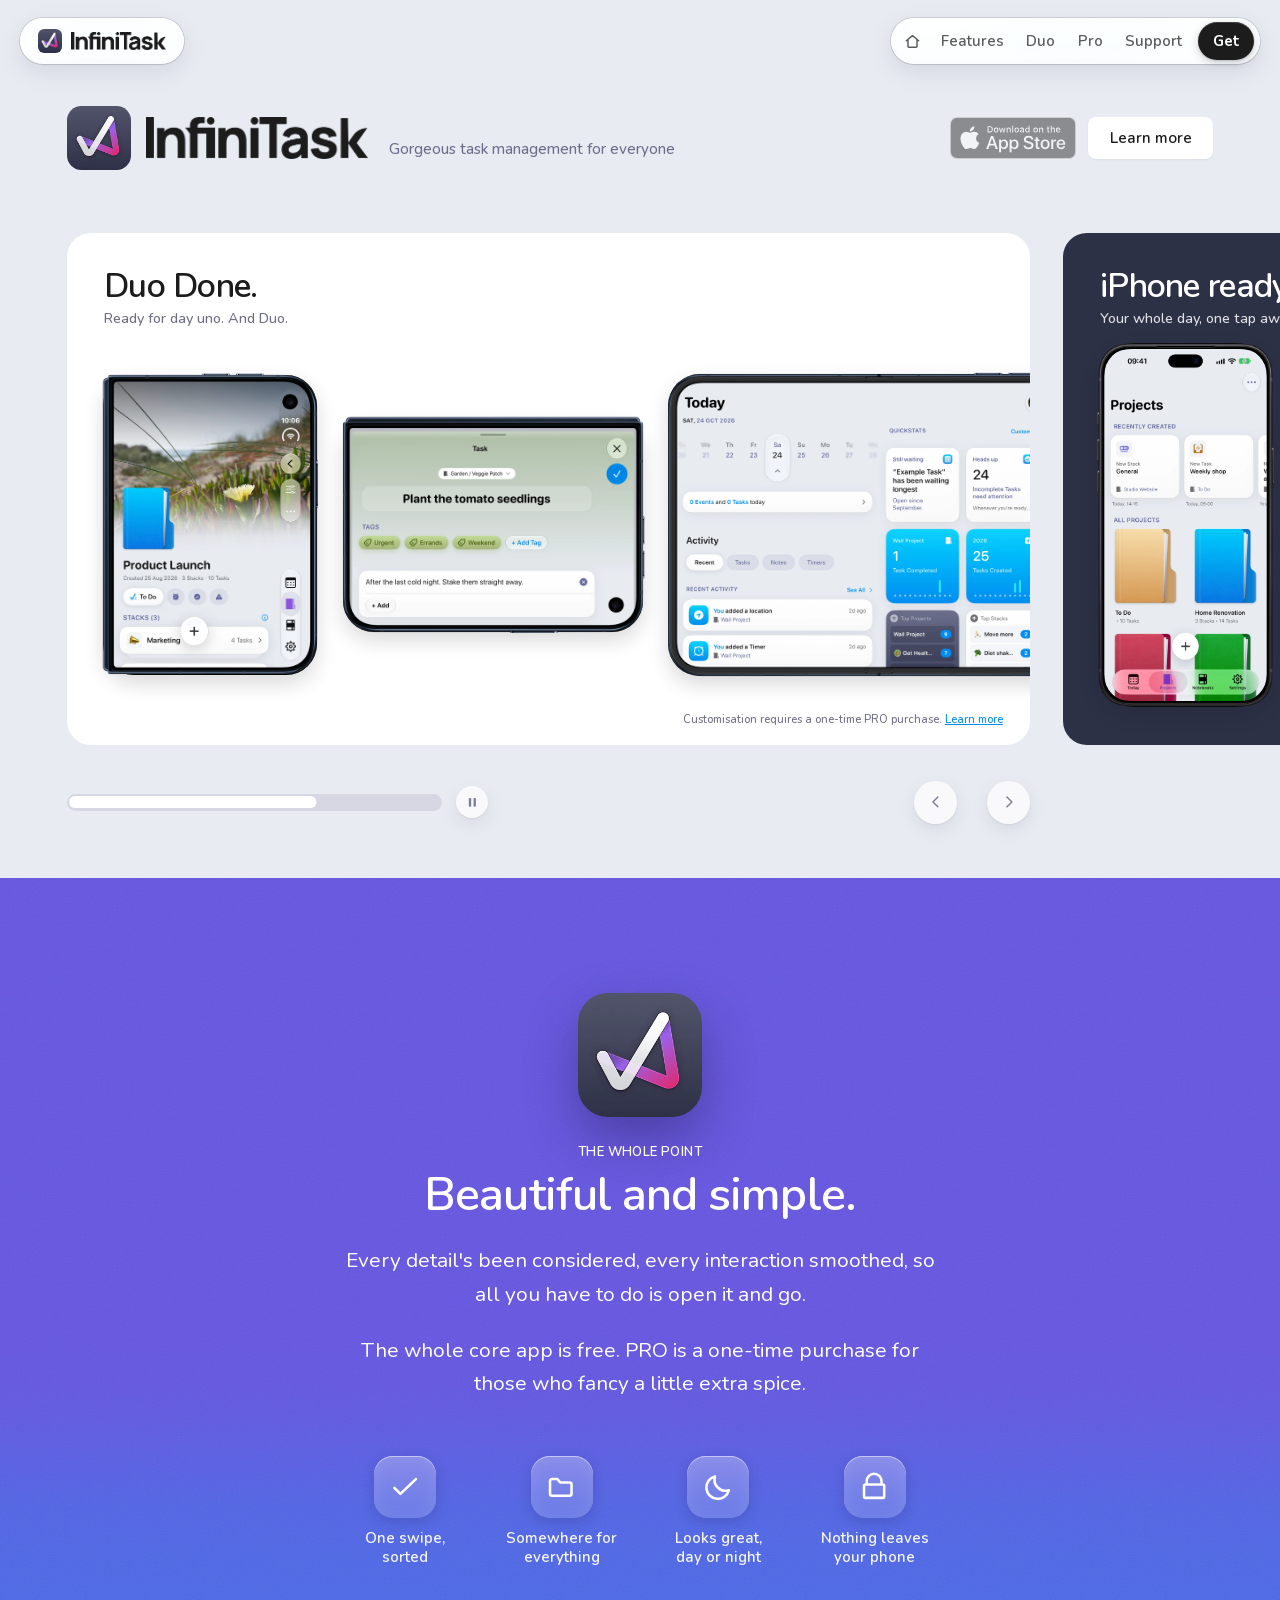
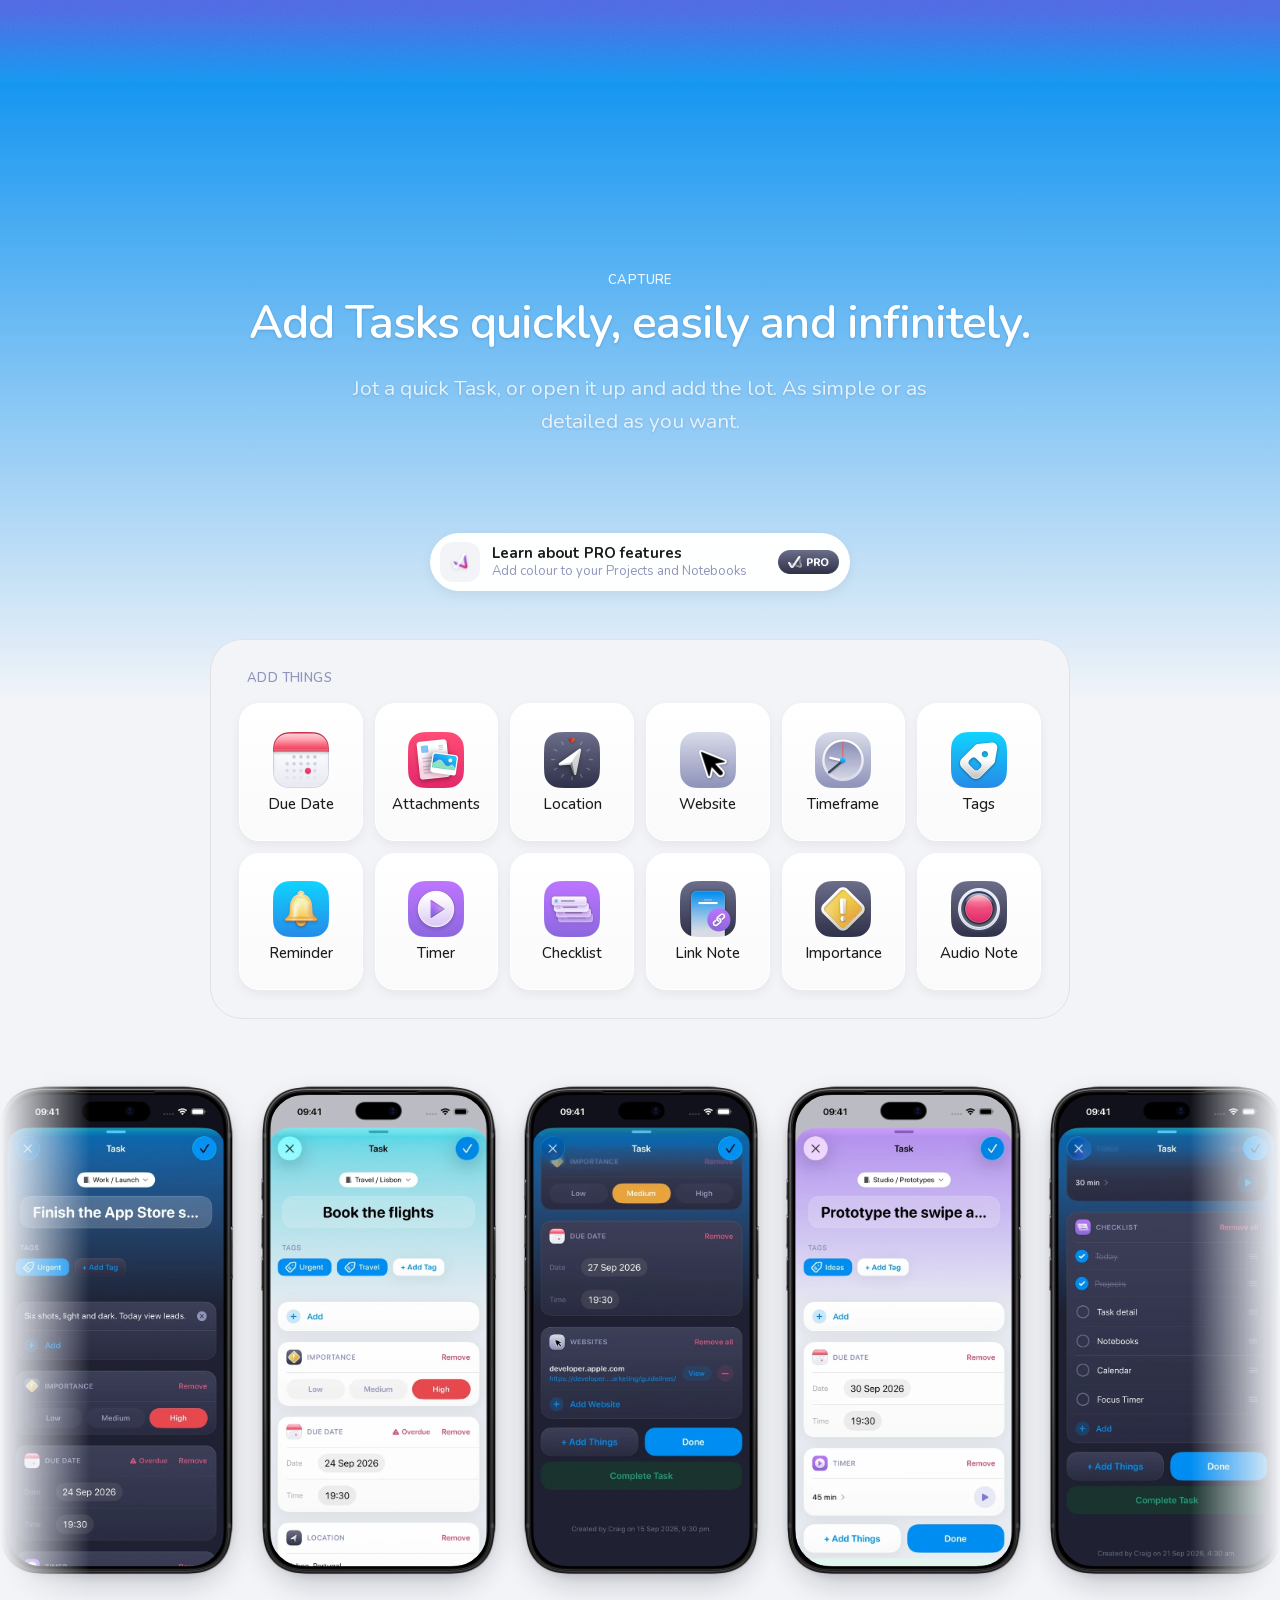
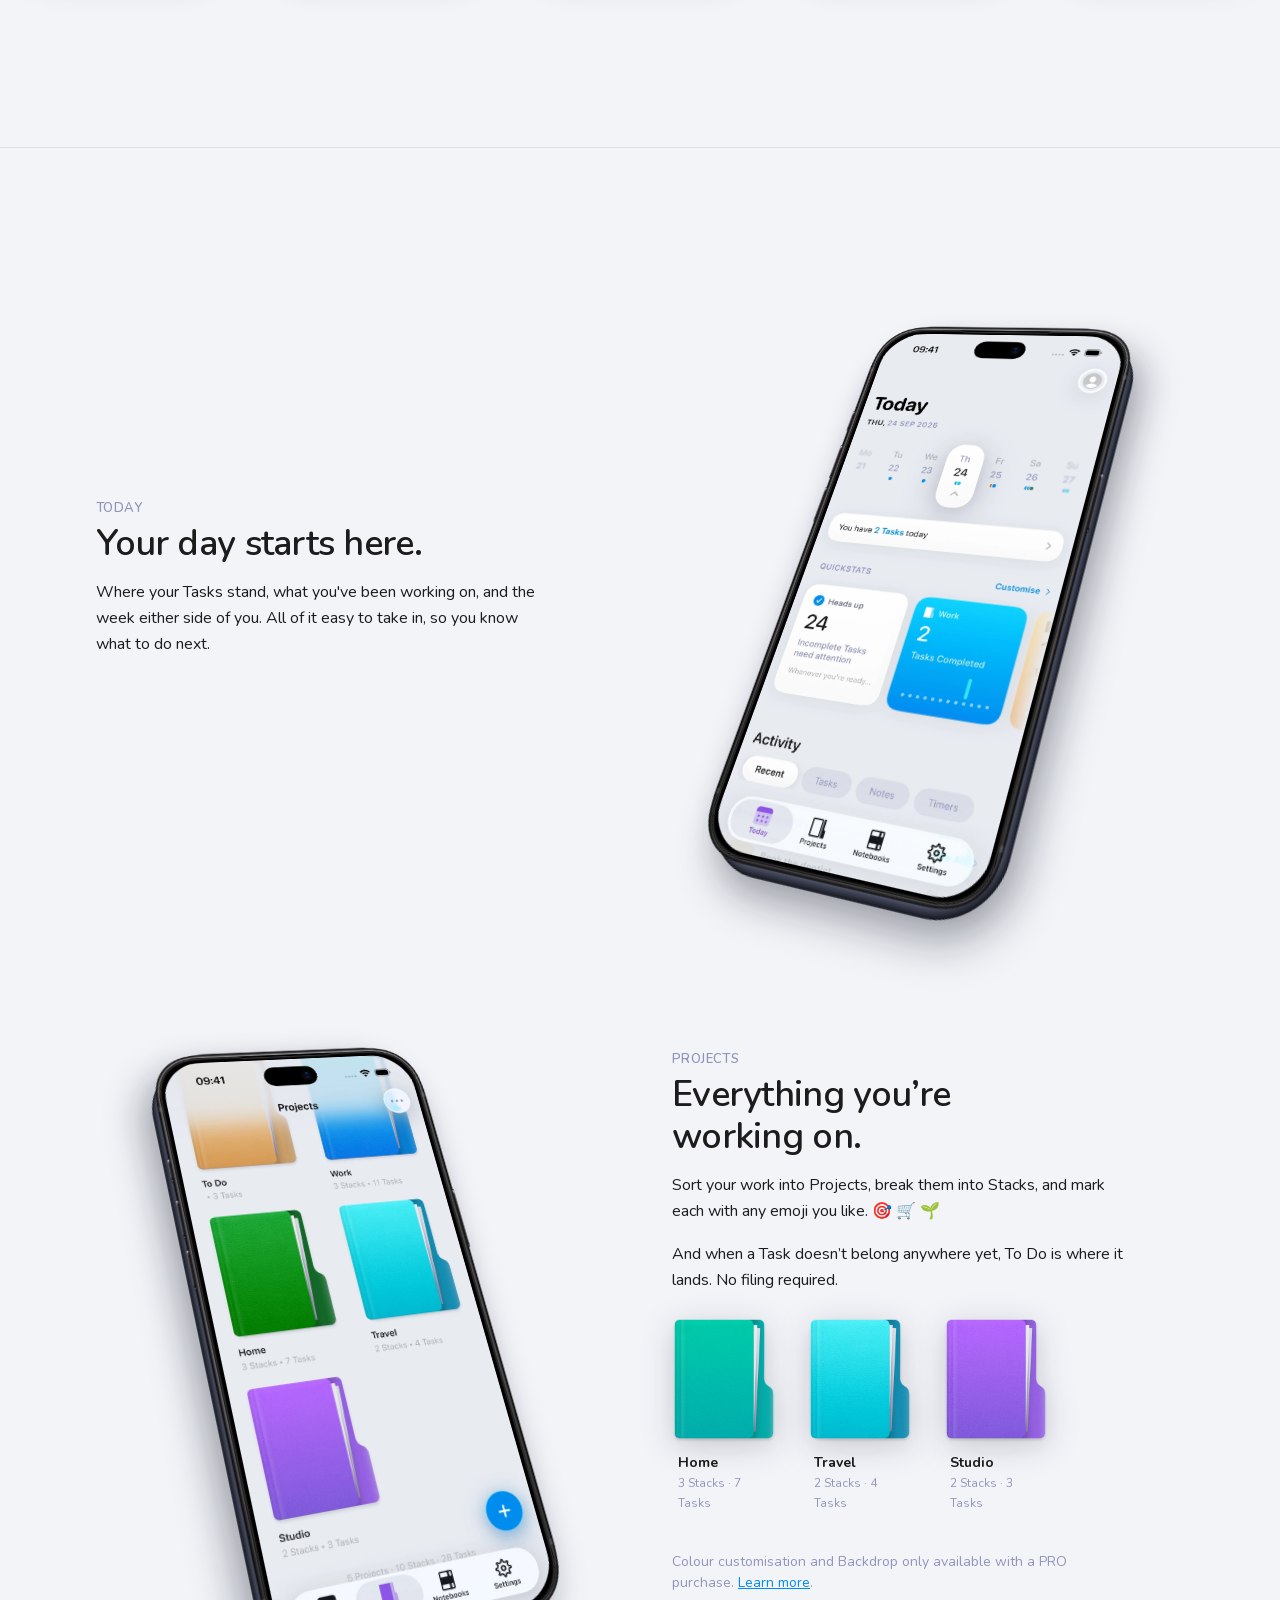
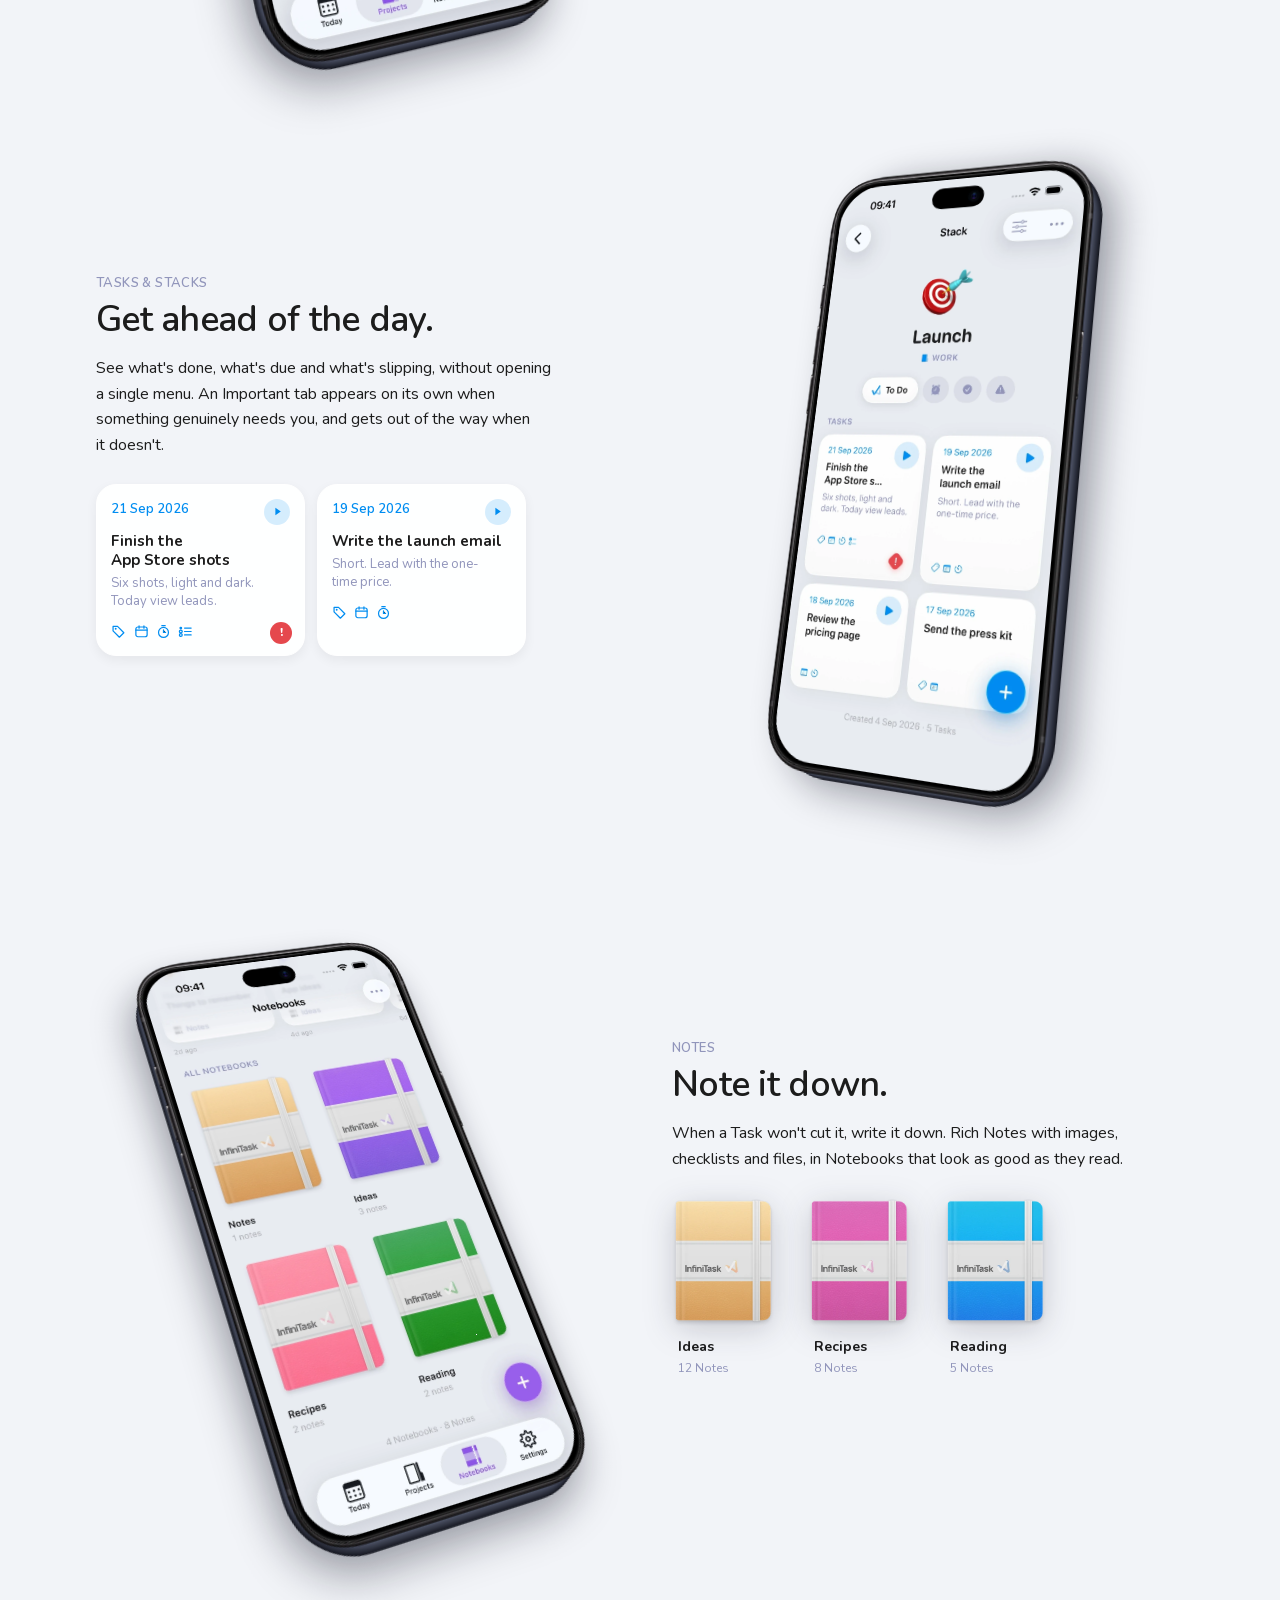
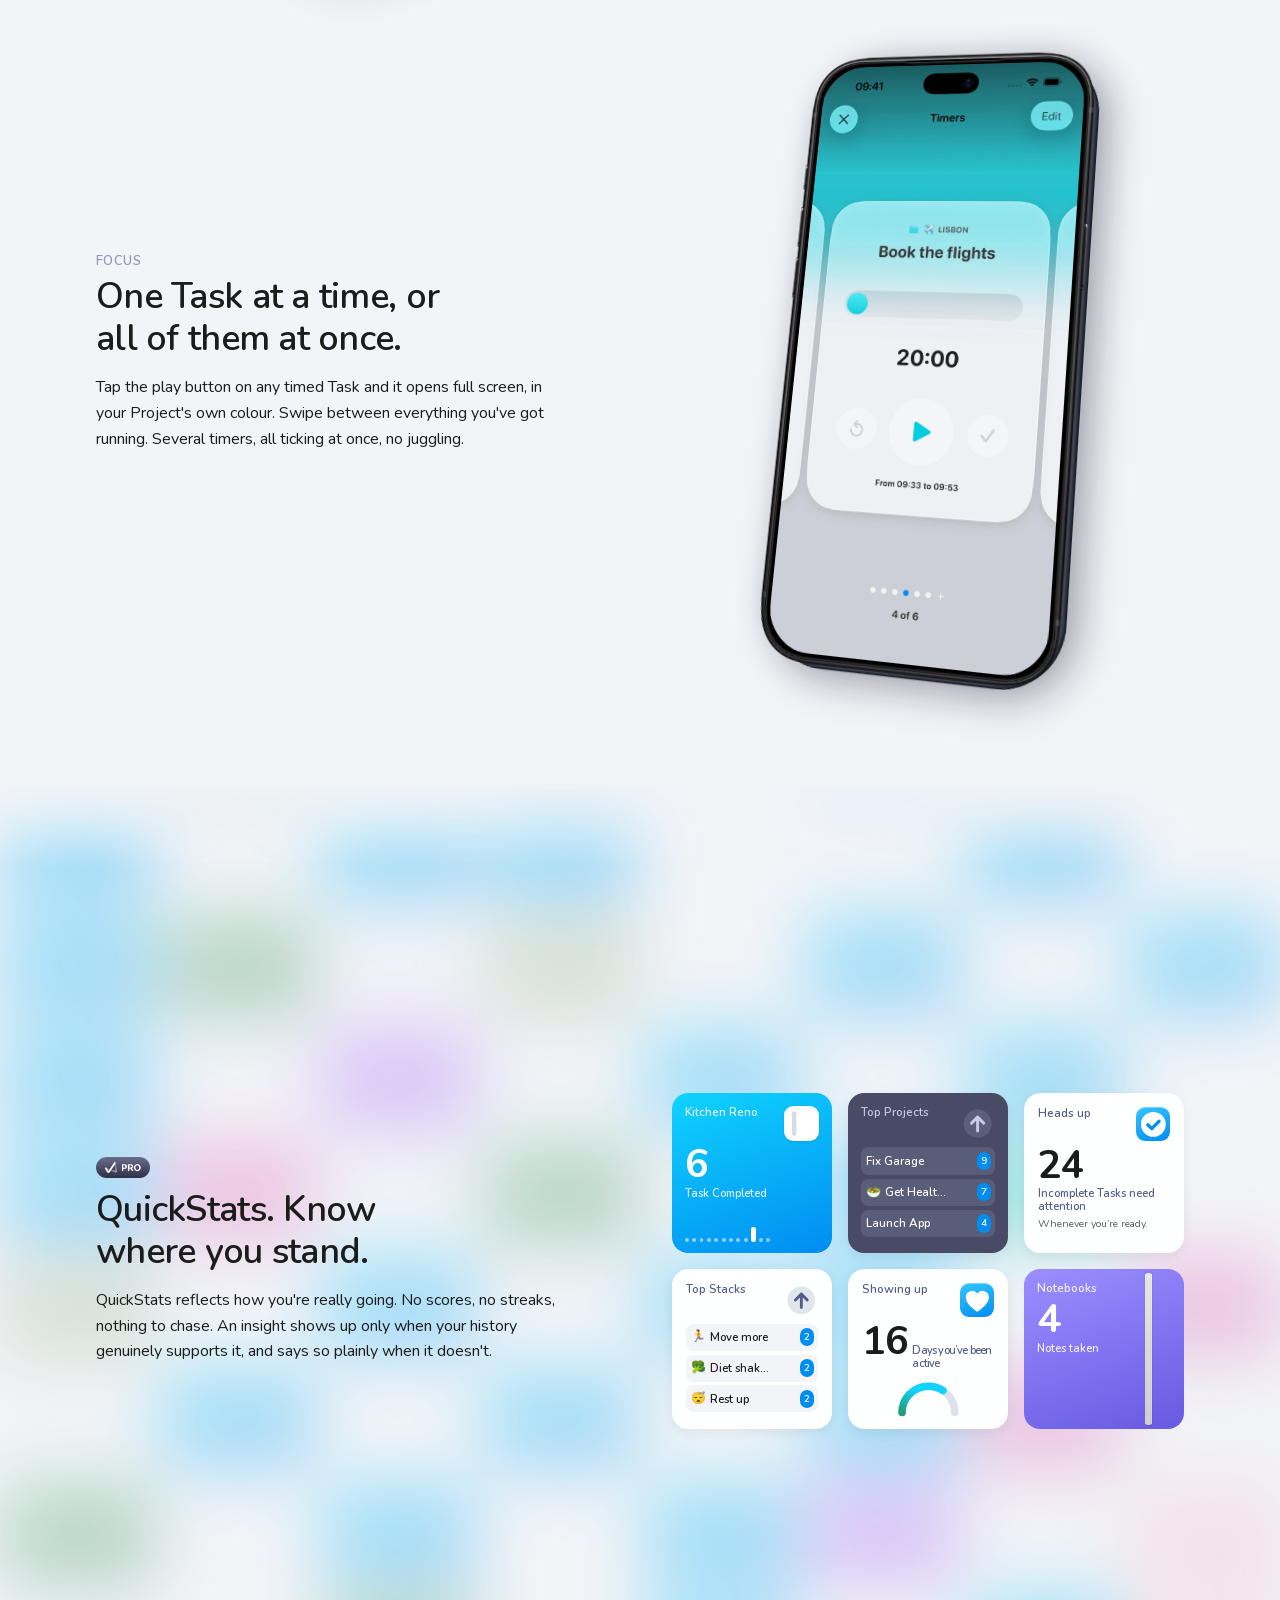
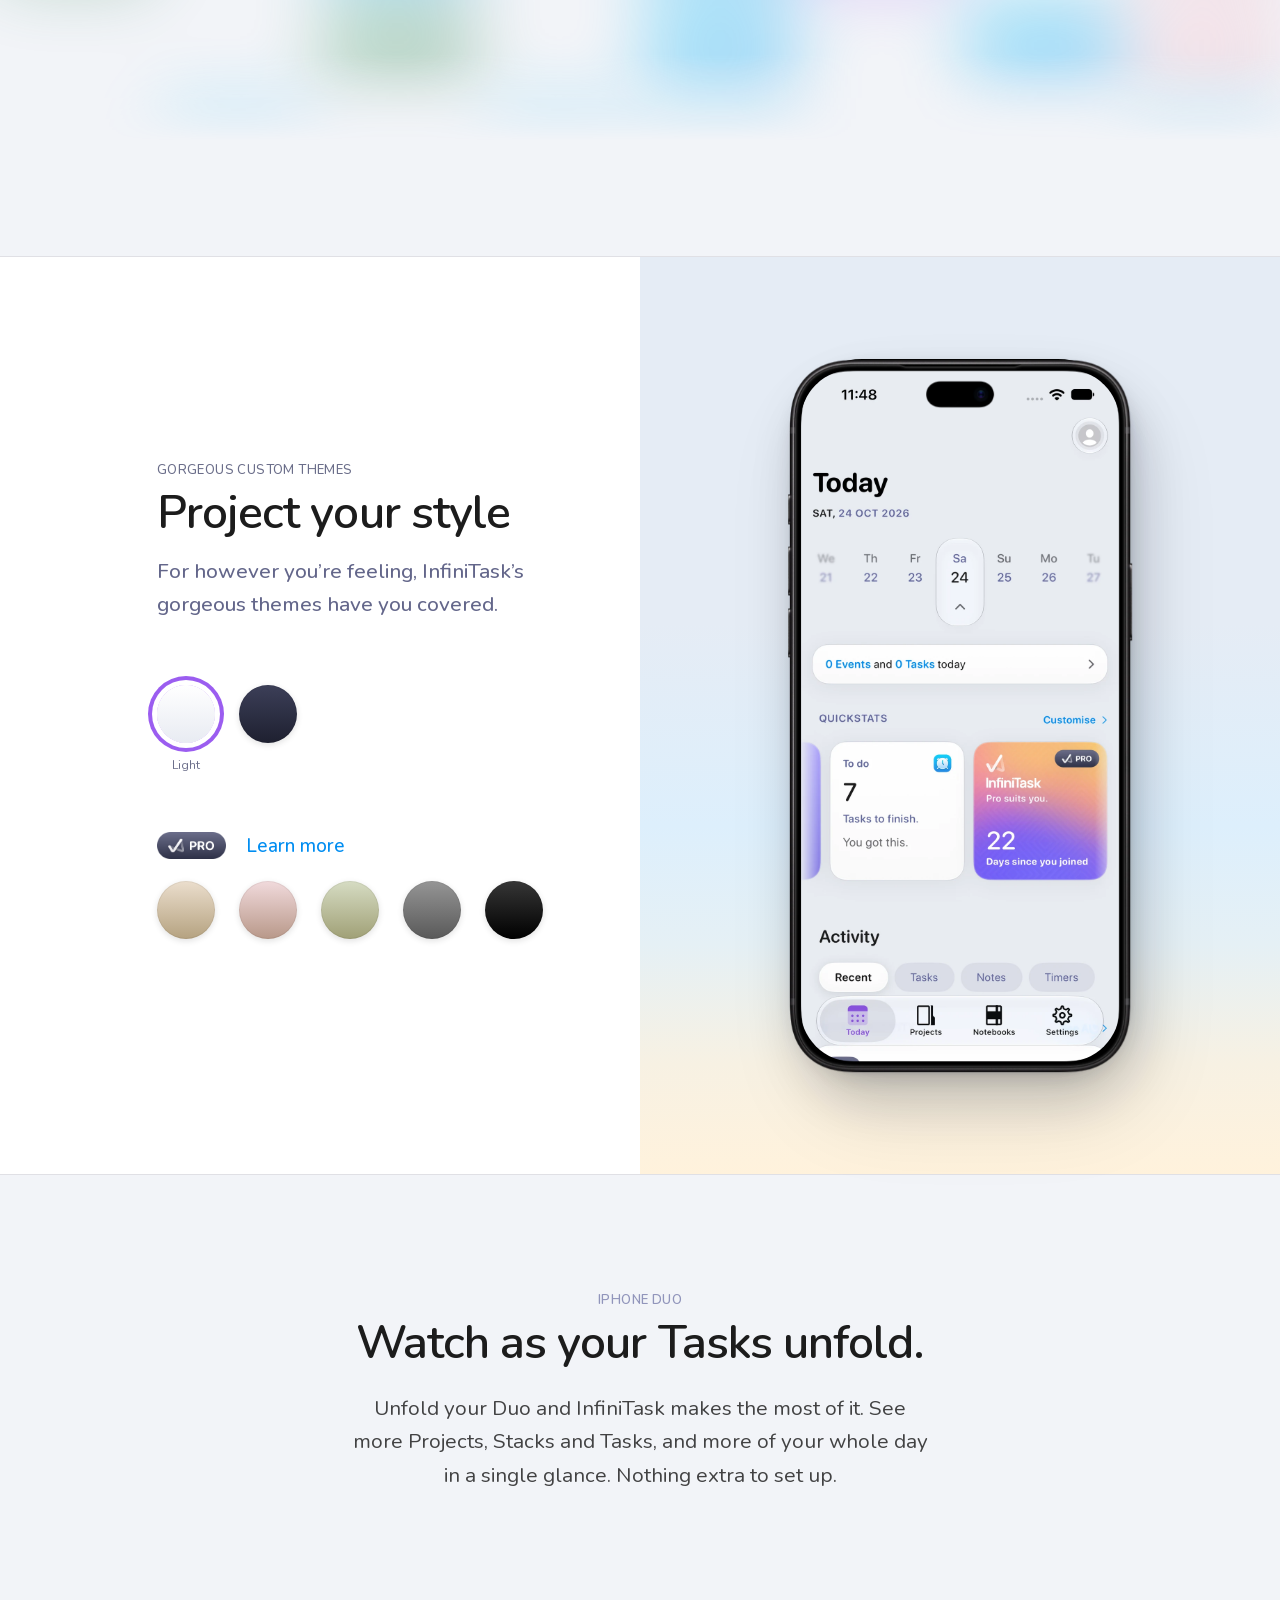
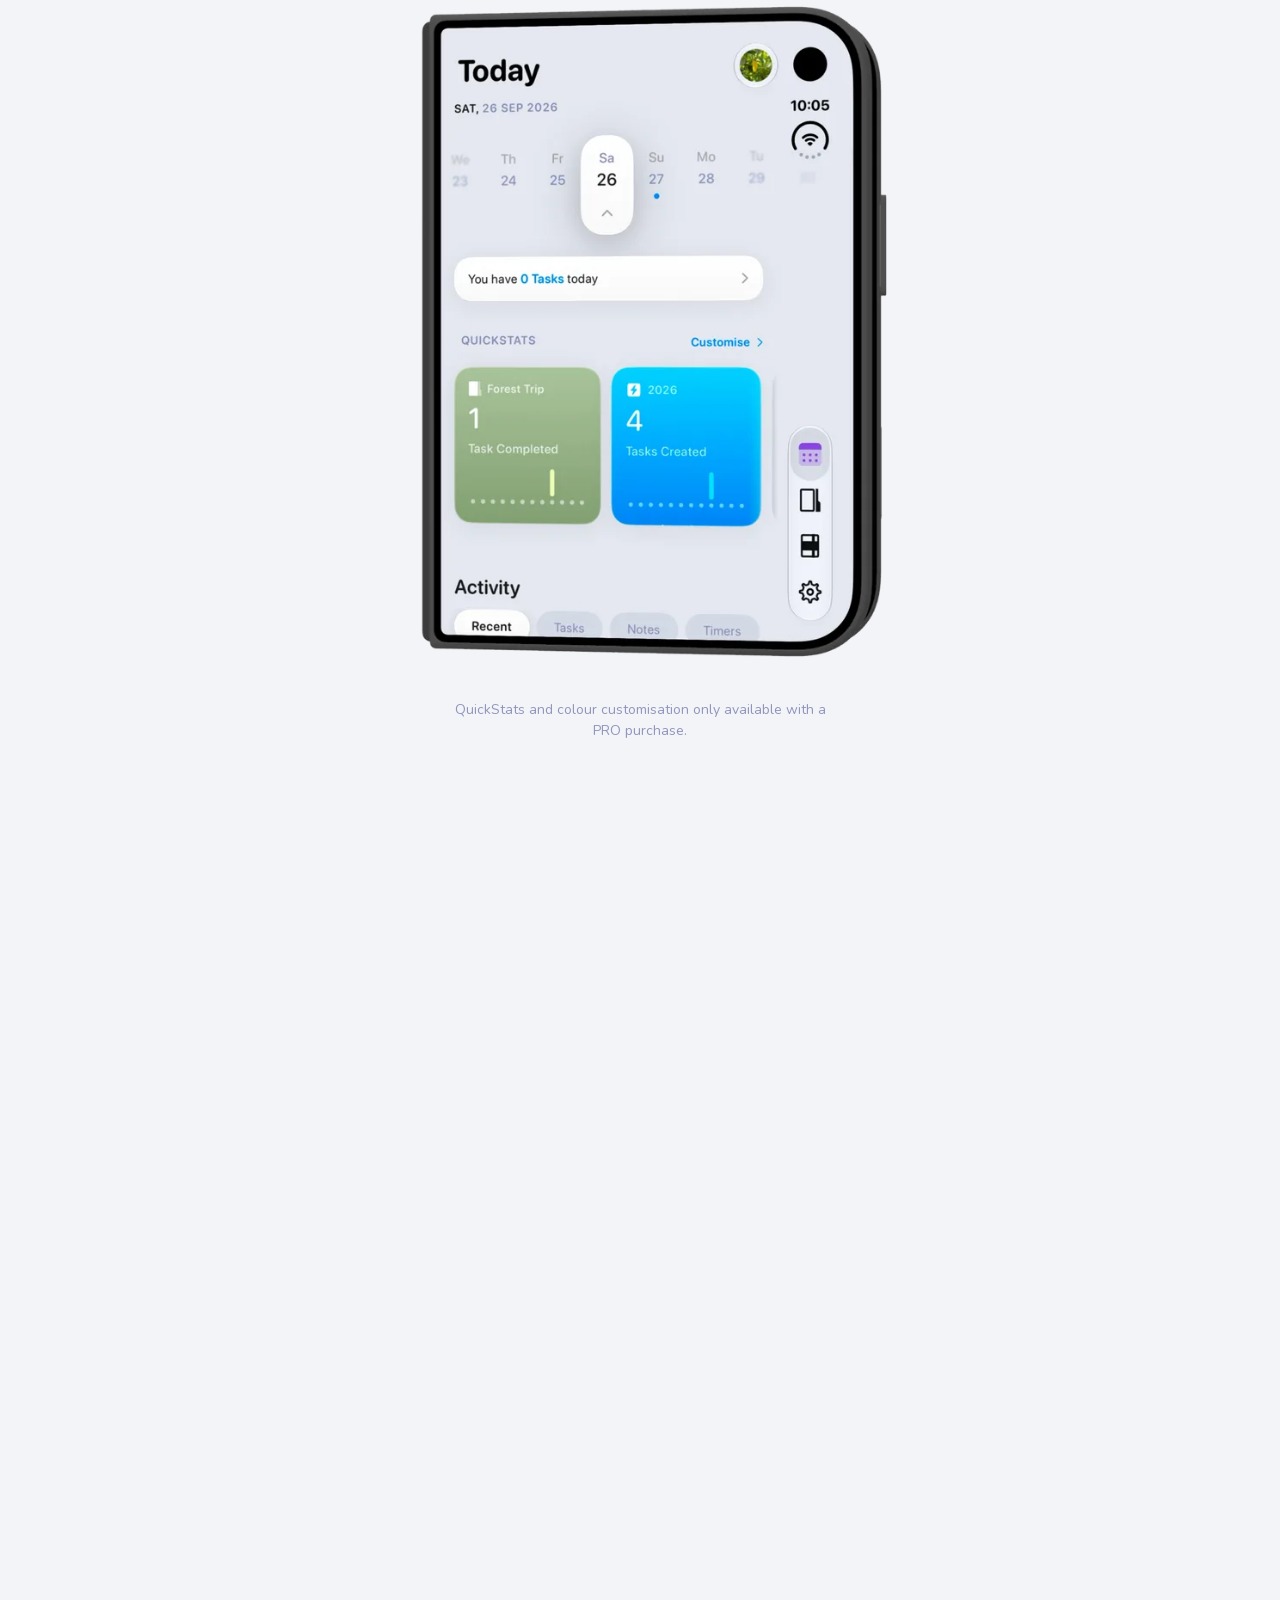
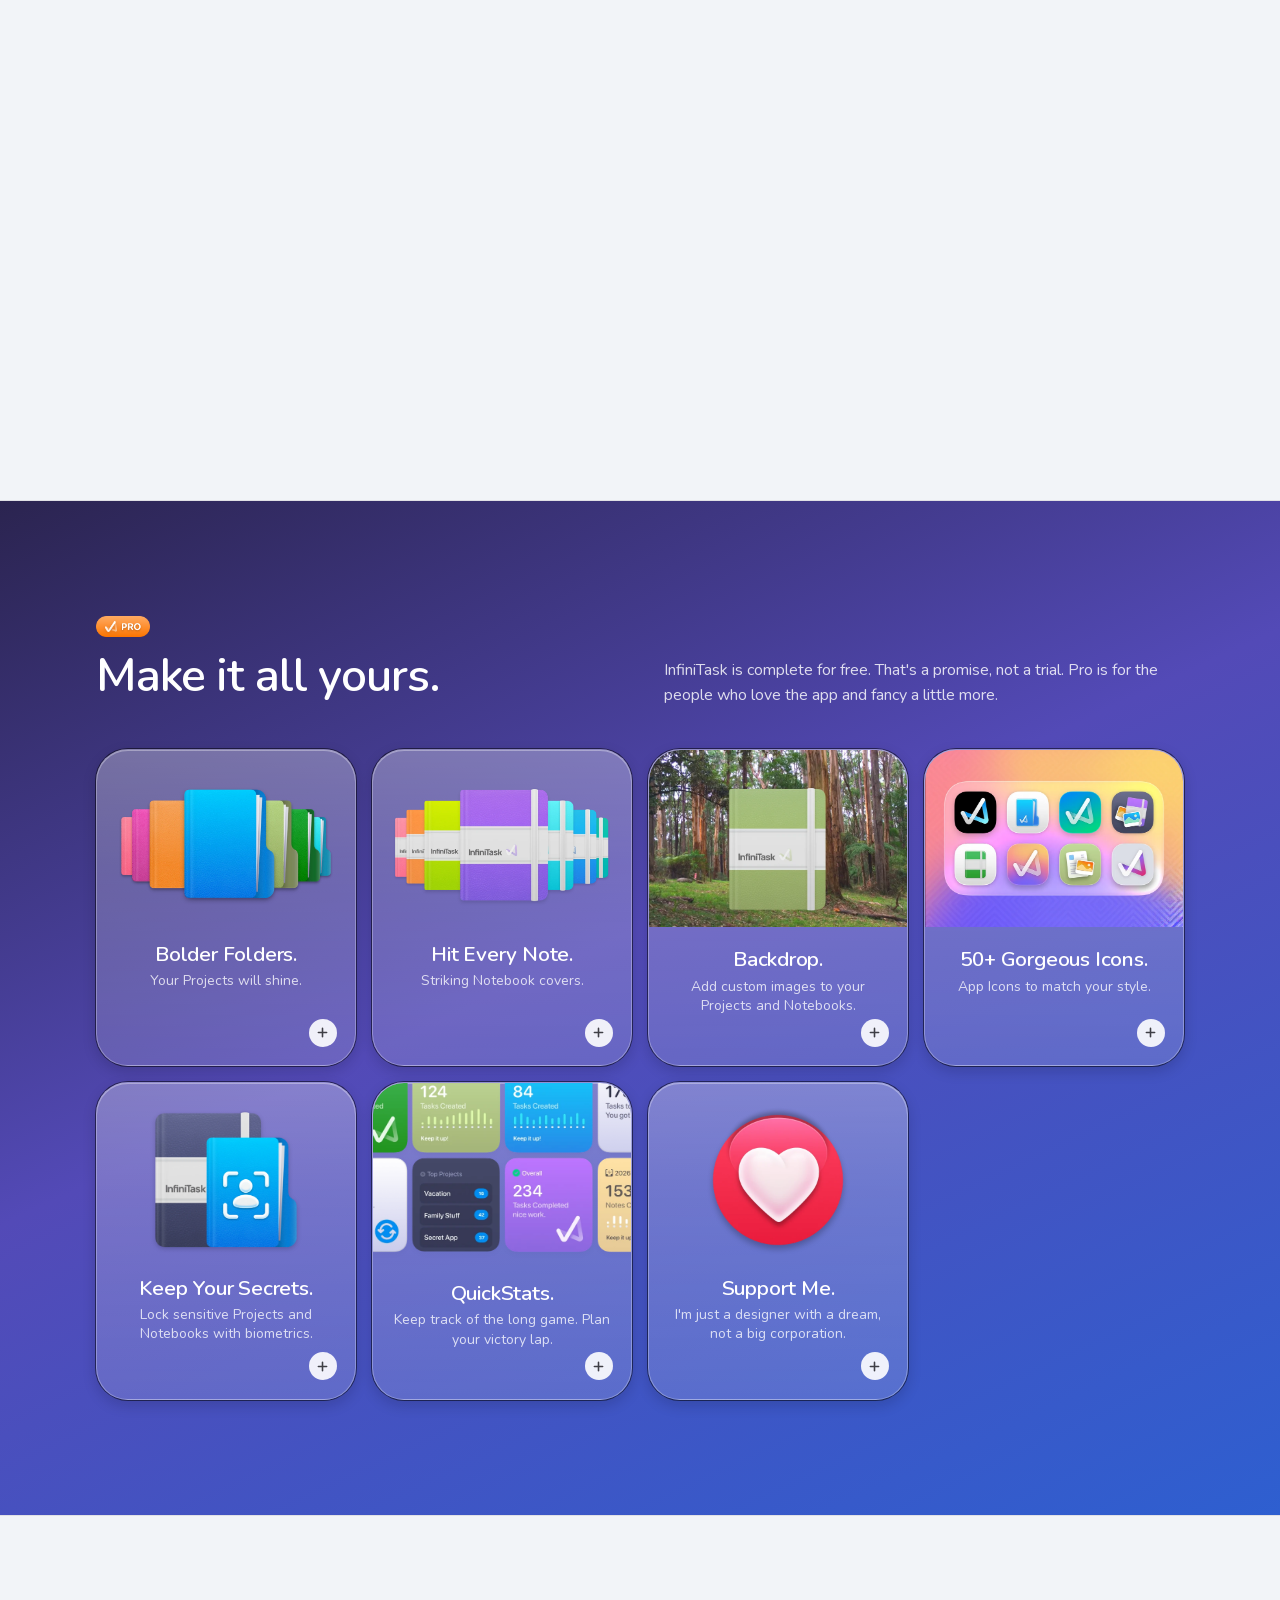
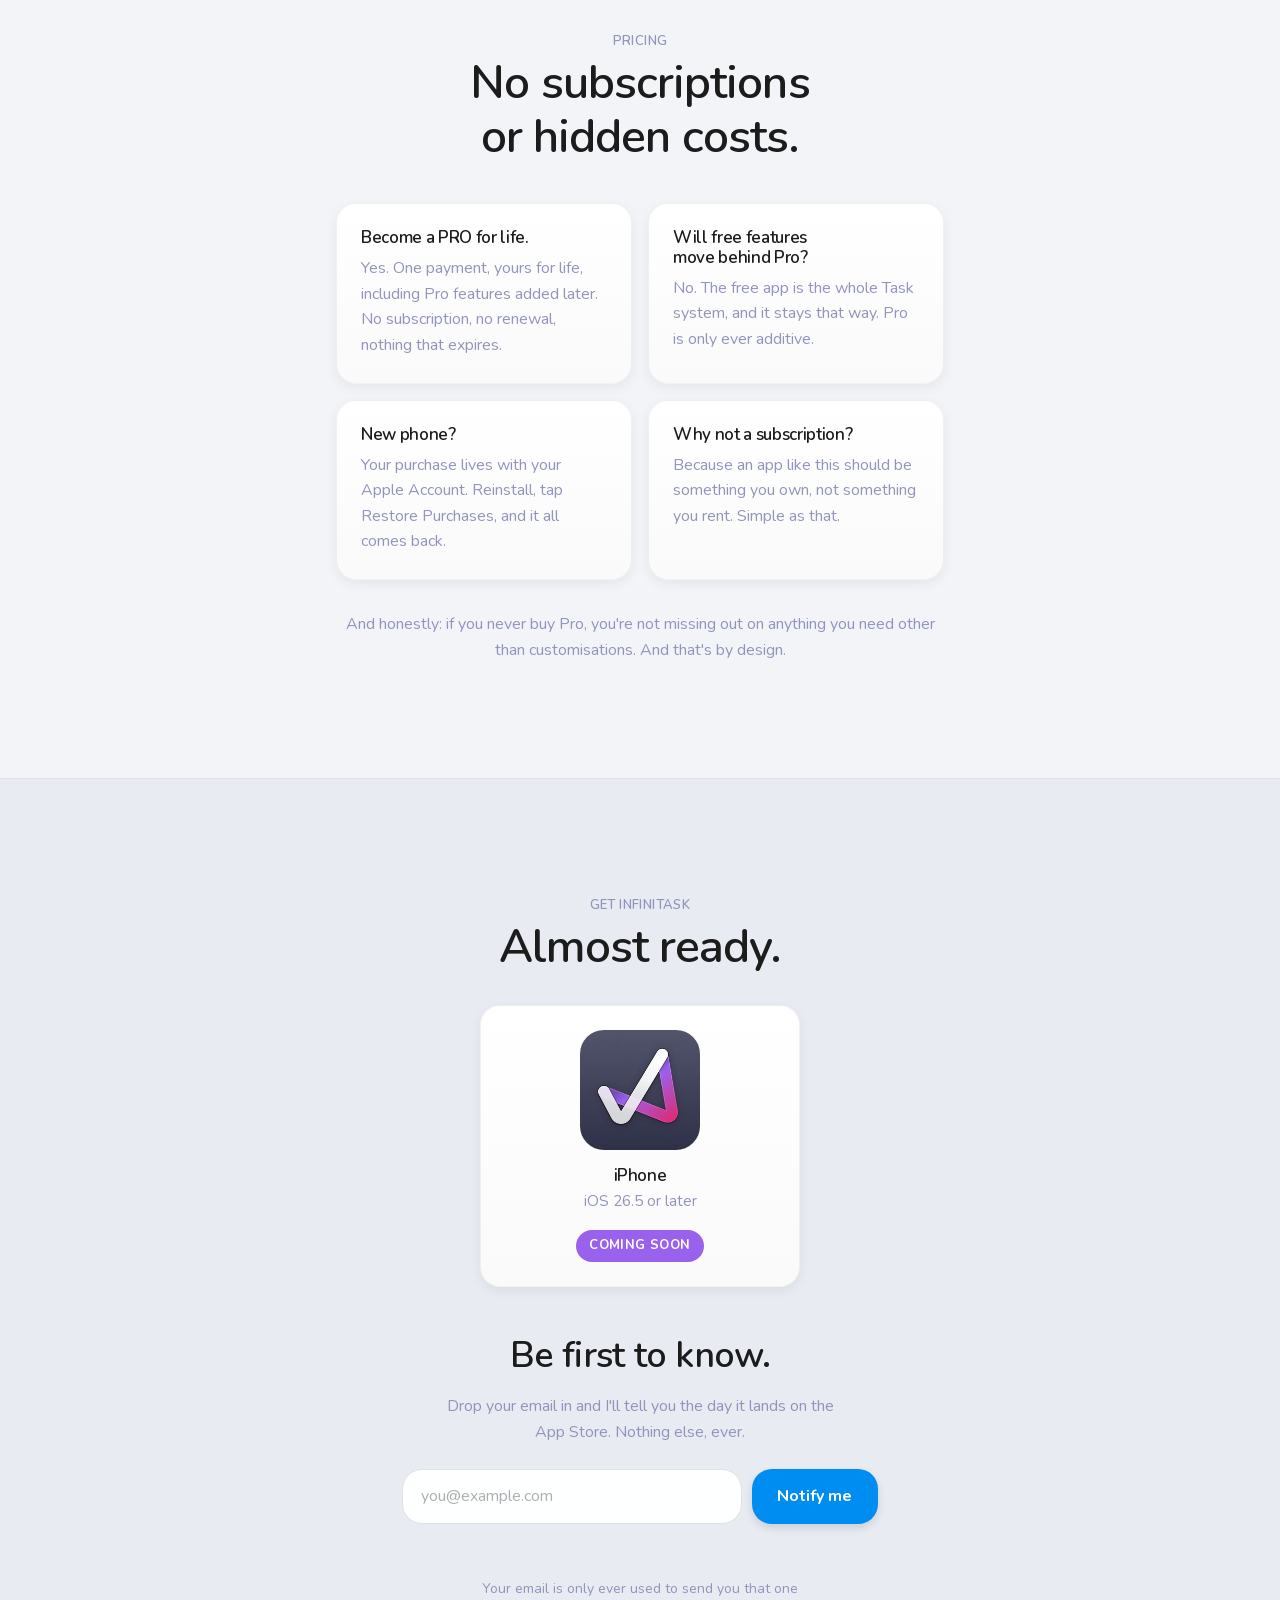
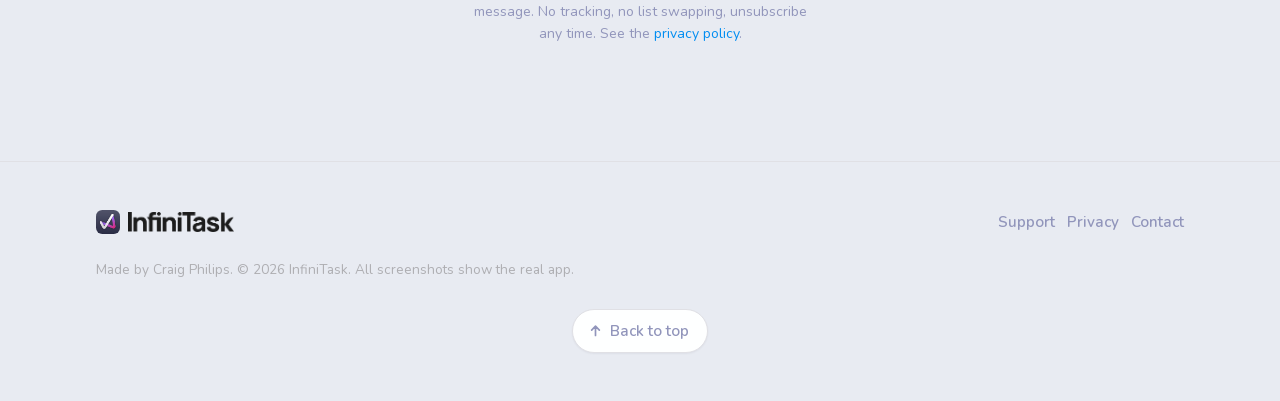
==== commit db4563b2: ""The whole point": new heading and Pro line - Heading is now "Beautiful and simple." (was the taglin" ====
--- a/index.html
+++ b/index.html
@@ -169,9 +169,9 @@
     <div class="wrap wrap--reading center reveal">
       <img class="brand-logo" src="img/icon/app-icon.webp" alt="" width="460" height="460" loading="lazy">
       <p class="section-label">The whole point</p>
-      <h2>Meticulously crafted to let you just get things done.</h2>
-      <p class="lede">Most task apps make you choose between beautiful and simple. InfiniTask doesn't. Every detail's been considered, every interaction smoothed, so all you have to do is open it and go.</p>
-      <p class="lede">The whole core app is free. Properly free, not a demo. Pro is a few crafted extras for the people who fancy them, never a gate.</p>
+      <h2>Beautiful and simple.</h2>
+      <p class="lede">Every detail's been considered, every interaction smoothed, so all you have to do is open it and go.</p>
+      <p class="lede">The whole core app is free. PRO is a one-time purchase for those who fancy a little extra spice.</p>
 
       <ul class="pillars">
         <li class="pillar">
